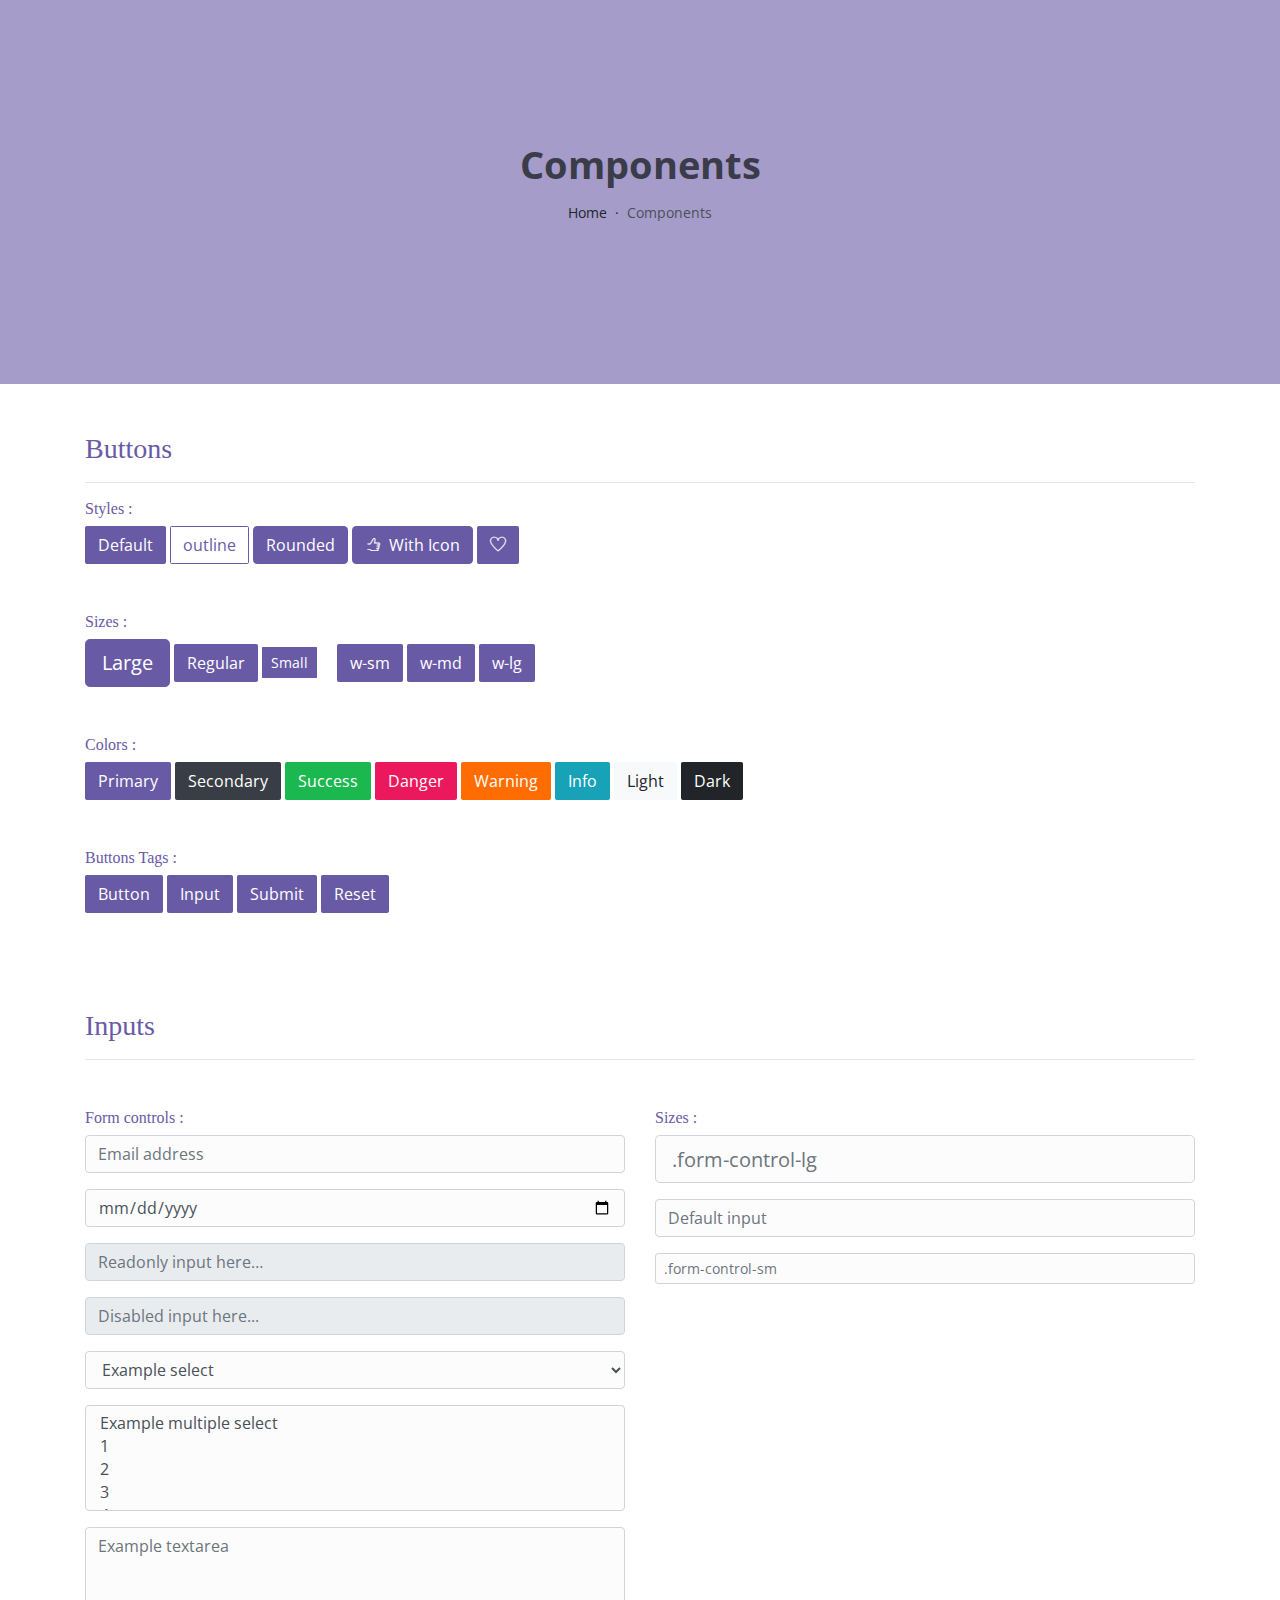
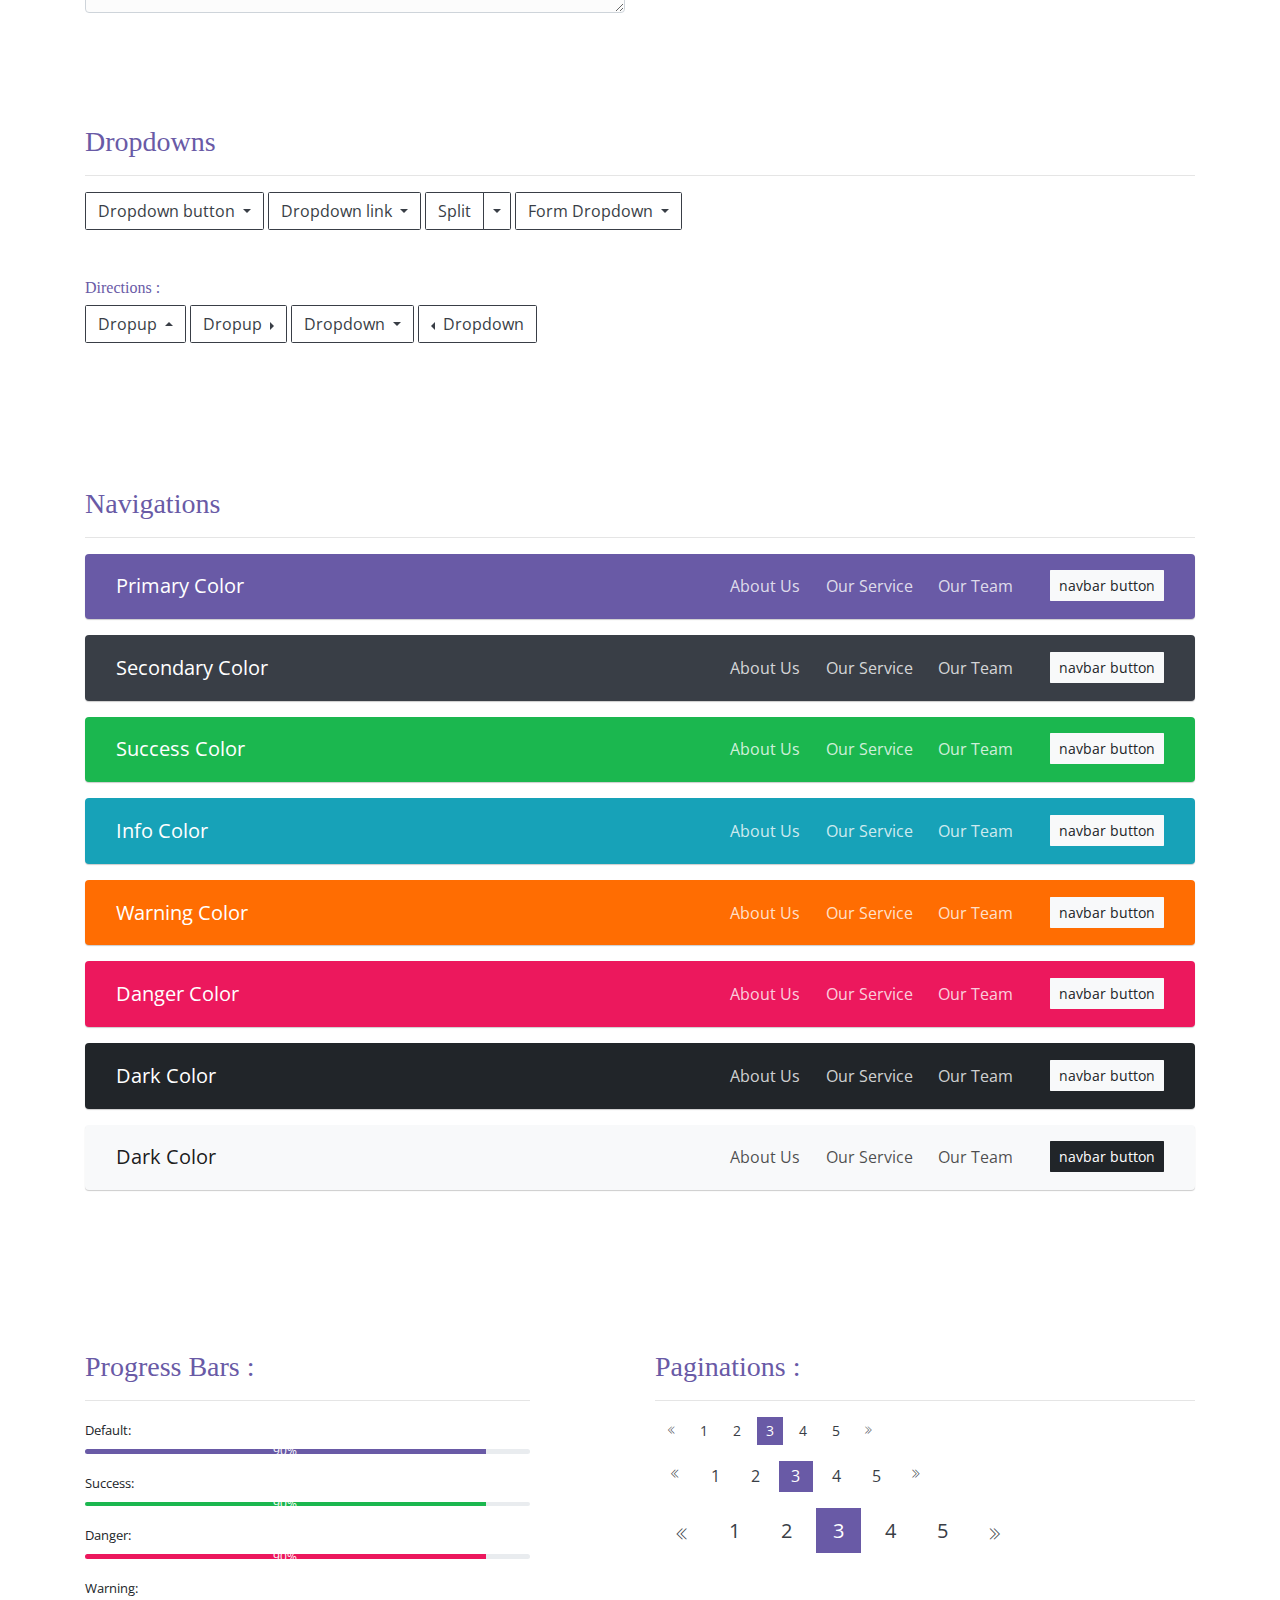
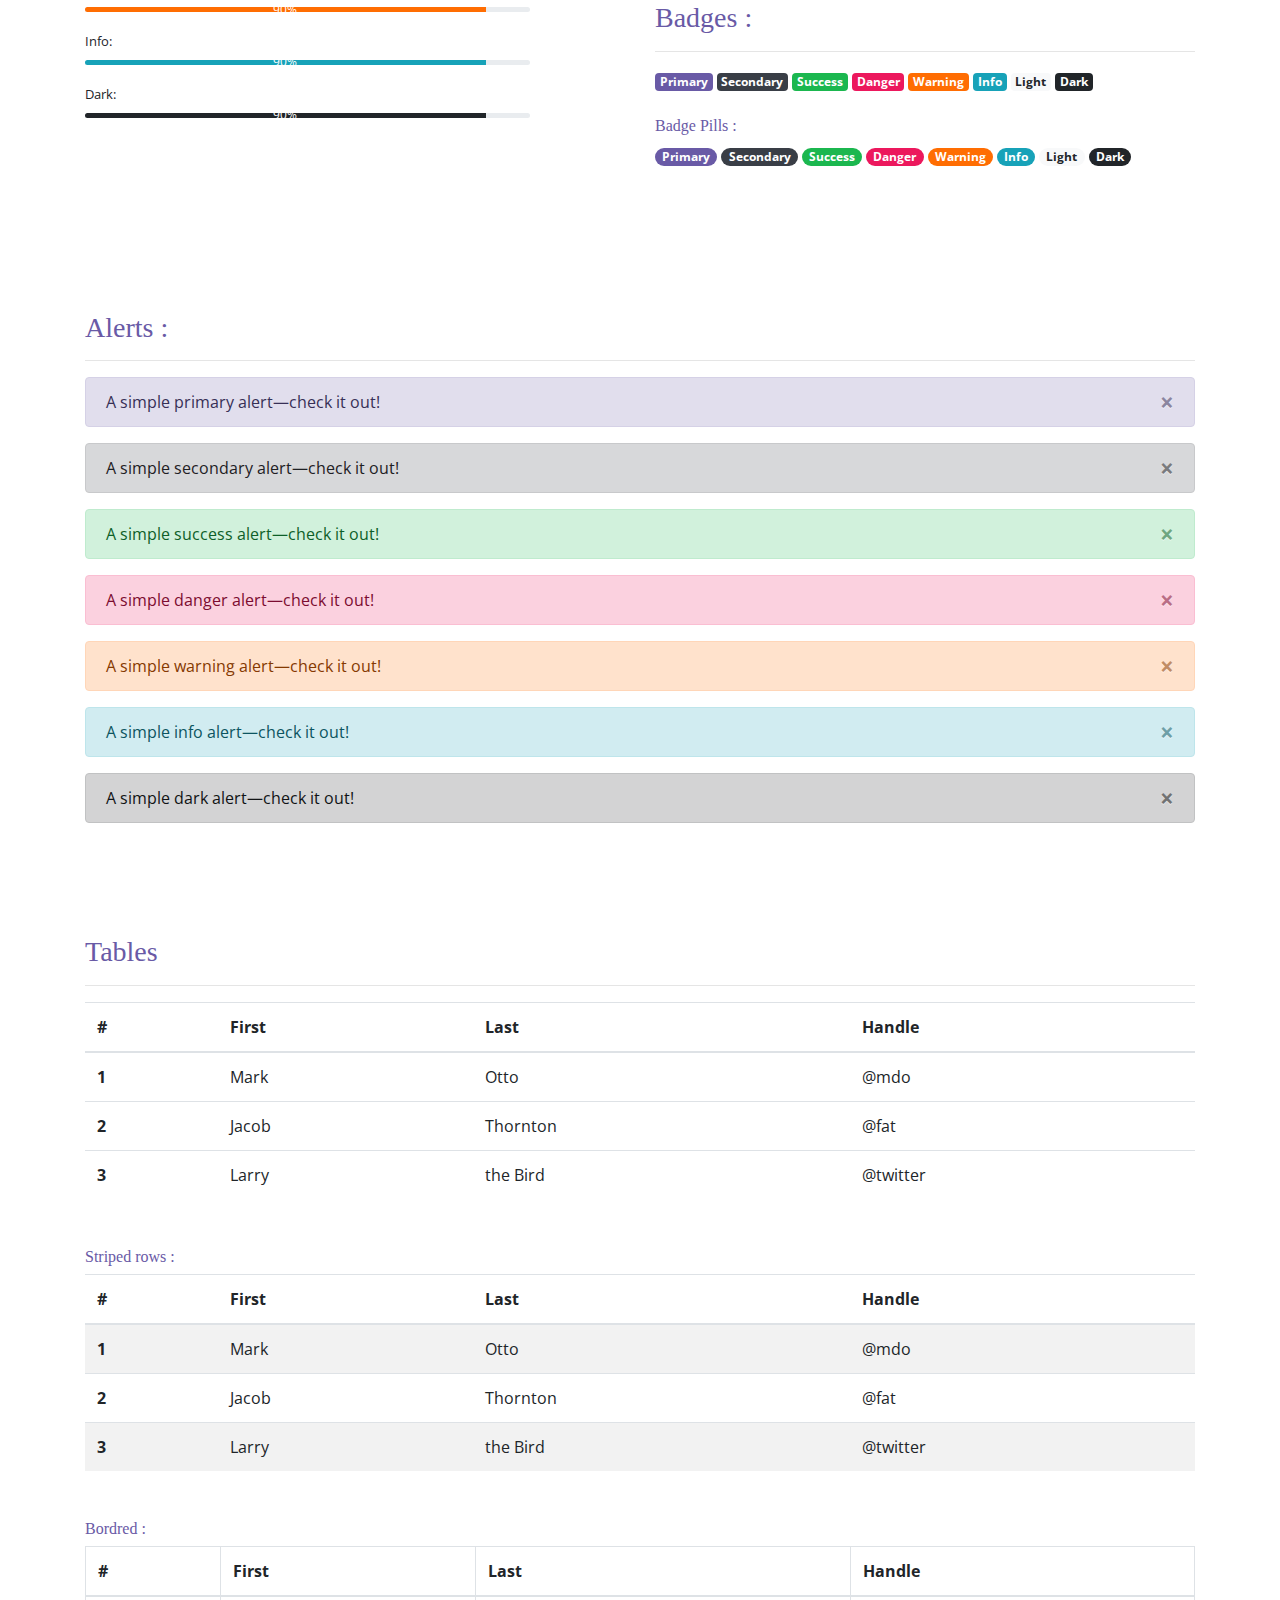
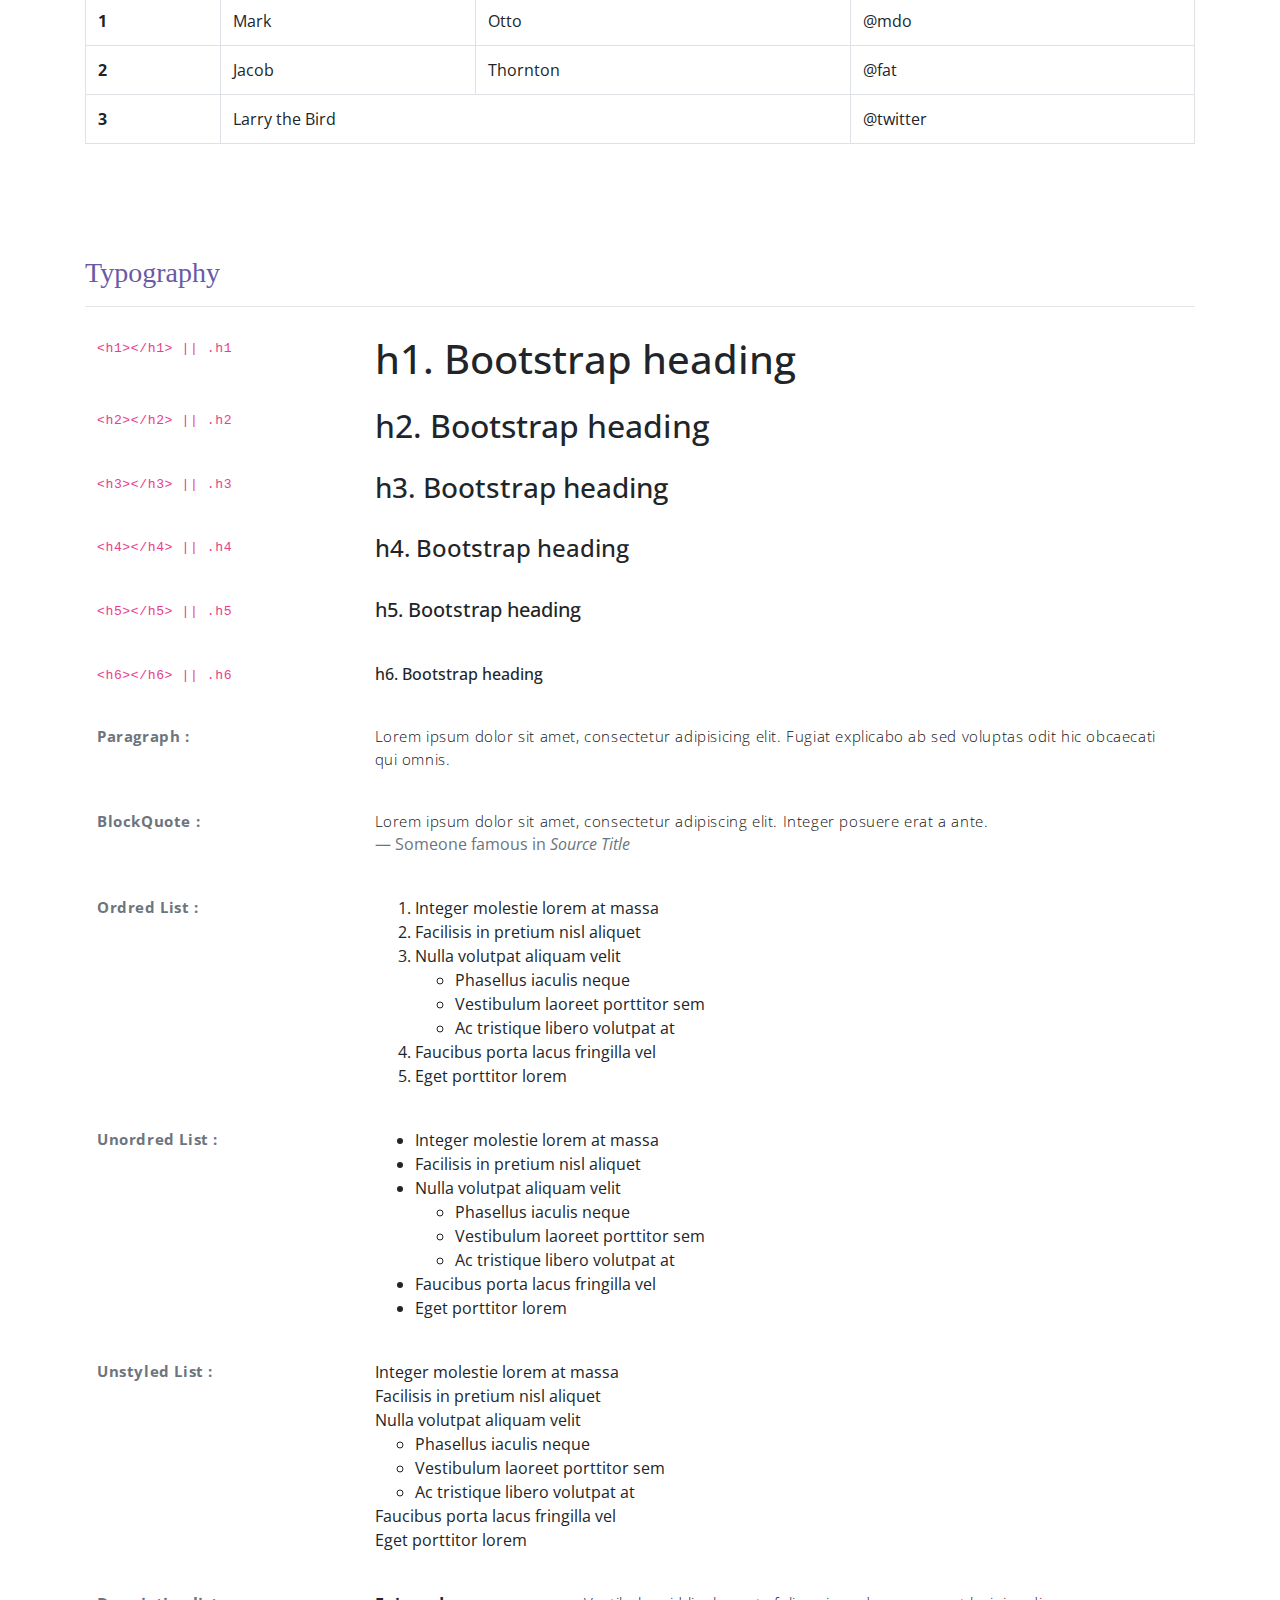
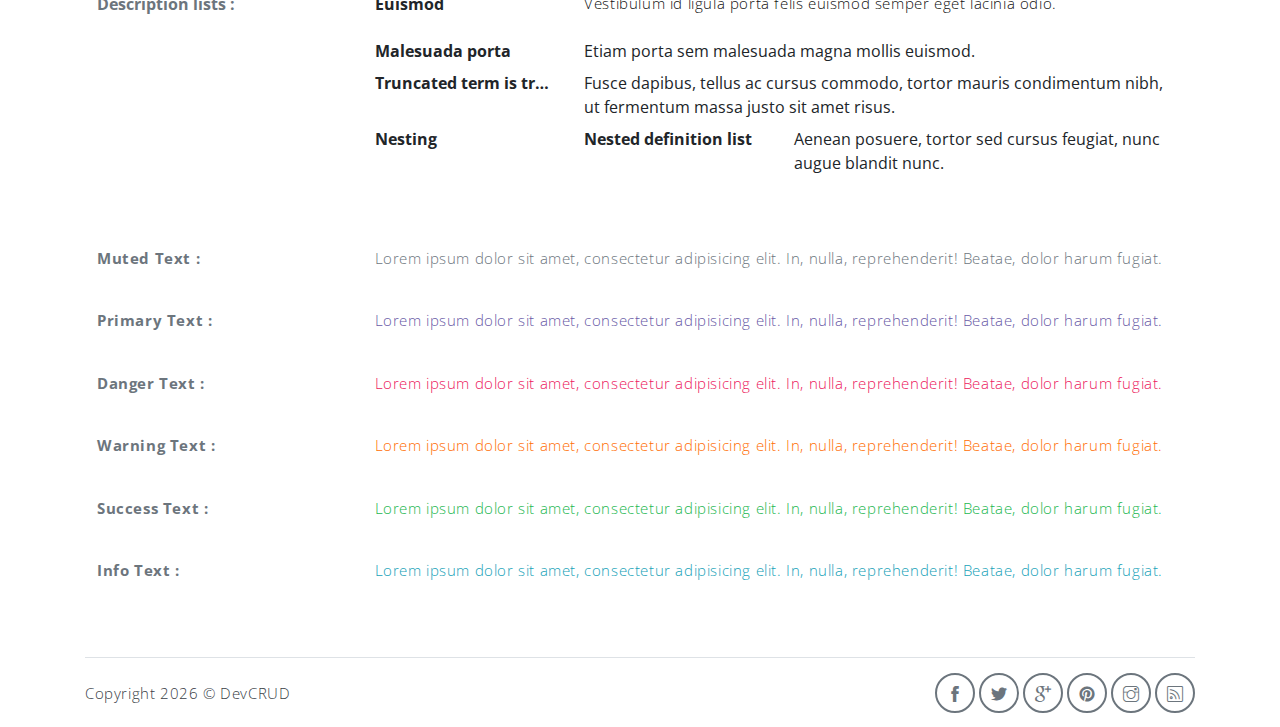
==== components.html @ e73be8e4 "Initial commit" ====
<!DOCTYPE html>
<html lang="en">
<head>
   <meta charset="utf-8">
   <meta name="viewport" content="width=device-width, initial-scale=1, shrink-to-fit=no">
   <meta name="description" content="Start your development with Meyawo landing page.">
   <meta name="author" content="Devcrud">
   <title>Meyawo Landing page | Components</title>
   <!-- font icons -->
   <link rel="stylesheet" href="assets/vendors/themify-icons/css/themify-icons.css">
   <!-- Bootstrap + Steller  -->
   <link rel="stylesheet" href="assets/css/meyawo.css">
</head>
<body>

   <!-- Page Header -->
   <header class="header header-mini"> 
      <div class="header-title">Components</div> 
      <nav aria-label="breadcrumb">
         <ol class="breadcrumb">
            <li class="breadcrumb-item"><a href="/">Home</a></li>
            <li class="breadcrumb-item active" aria-current="page">Components</li>
         </ol>
      </nav>
   </header> <!-- End Of Page Header -->

   <!-- main content -->
   <div class="container">

      <!-- Buttons -->
      <h3 class="mt-5">Buttons</h3>
      <hr>
      <h6 class="section-secondary-title">Styles :</h6>
      <button class="btn btn-primary">Default</button>
      <button class="btn btn-outline-primary">outline</button>
      <button class="btn btn-primary rounded">Rounded</button>
      <button class="btn btn-primary rounded"><i class="ti-thumb-up pr-1"></i> With Icon</button>
      <button class="btn btn-primary circle"><i class="ti-heart"></i></button>

      <h6 class="section-secondary-title mt-5">Sizes :</h6>
      <button class="btn btn-primary btn-lg">Large</button>
      <button class="btn btn-primary ">Regular</button>
      <button class="btn btn-primary btn-sm">Small</button>
      <button class="btn btn-primary w-sm ml-3">w-sm</button>
      <button class="btn btn-primary w-md">w-md</button>
      <button class="btn btn-primary w-lg">w-lg</button>

      <h6 class="section-secondary-title mt-5">Colors :</h6>          
      <button type="button" class="btn btn-primary">Primary</button>
      <button type="button" class="btn btn-secondary">Secondary</button>
      <button type="button" class="btn btn-success">Success</button>
      <button type="button" class="btn btn-danger">Danger</button>
      <button type="button" class="btn btn-warning">Warning</button>
      <button type="button" class="btn btn-info">Info</button>
      <button type="button" class="btn btn-light">Light</button>
      <button type="button" class="btn btn-dark">Dark</button>

      <h6 class="section-secondary-title mt-5">Buttons Tags :</h6>
      <button class="btn btn-primary" type="submit">Button</button>
      <input class="btn btn-primary" type="button" value="Input">
      <input class="btn btn-primary" type="submit" value="Submit">
      <input class="btn btn-primary" type="reset" value="Reset">
      
      <!-- devider -->
      <div class="py-5"></div>

      <!-- Inputs -->
      <h3>Inputs</h3>
      <hr>
      <div class="row mt-5">
         <div class="col-md-6">
            <h6 class="section-secondary-title">Form controls :</h6>        
            <div class="form-group">
               <input type="email" class="form-control" id="exampleFormControlInput1" placeholder="Email address">
            </div>
            <div class="form-group">
               <input type="date" class="form-control" id="exampleFormControlInput1" placeholder="Date">
            </div>
            <div class="form-group">
               <input class="form-control" type="text" placeholder="Readonly input here…" readonly>
            </div>
            <div class="form-group">
               <input class="form-control" id="disabledInput" type="text" placeholder="Disabled input here..." disabled>
            </div>
            <div class="form-group">
               <select class="form-control" id="exampleFormControlSelect1">
                  <option>Example select</option>
                  <option>1</option>
                  <option>2</option>
                  <option>3</option>
                  <option>4</option>
                  <option>5</option>
               </select>
            </div>
            <div class="form-group">
               <select multiple class="form-control" id="exampleFormControlSelect2">
                  <option>Example multiple select</option>
                  <option>1</option>
                  <option>2</option>
                  <option>3</option>
                  <option>4</option>
                  <option>5</option>
               </select>
            </div>
            <div class="form-group">
               <textarea class="form-control" id="exampleFormControlTextarea1" rows="3" placeholder="Example textarea"></textarea>
            </div>
         </div>
         <div class="col-md-6">
            <h6 class="section-secondary-title">Sizes :</h6>    
            <div class="form-group">
               <input class="form-control form-control-lg" type="text" placeholder=".form-control-lg">             
            </div>
            <div class="form-group">
               <input class="form-control" type="text" placeholder="Default input">
            </div>
            <div class="form-group">
               <input class="form-control form-control-sm" type="text" placeholder=".form-control-sm"> 
            </div>
         </div>
      </div> <!-- end of inputs -->   

      <!-- devider -->
      <div class="py-5"></div>             

      <!-- Dropdowns -->
      <h3 class="components-section-title font-weight-normal">Dropdowns</h3>
      <hr>
      <div class="dropdown d-inline-block">
         <button class="btn btn-outline-secondary dropdown-toggle" type="button" id="dropdownMenuButton" data-toggle="dropdown" aria-haspopup="true" aria-expanded="false">
         Dropdown button
         </button>
         <div class="dropdown-menu" aria-labelledby="dropdownMenuButton">
         <a class="dropdown-item" href="#">Action</a>
         <a class="dropdown-item" href="#">Another action</a>
         <a class="dropdown-item" href="#">Something else here</a>
         </div>
      </div>
      <div class="dropdown d-inline-block">
         <a class="btn btn-outline-secondary dropdown-toggle" href="#" role="button" id="dropdownMenuLink" data-toggle="dropdown" aria-haspopup="true" aria-expanded="false">
            Dropdown link
         </a>
         <div class="dropdown-menu" aria-labelledby="dropdownMenuLink">
            <a class="dropdown-item" href="#">Action</a>
            <a class="dropdown-item" href="#">Another action</a>
            <a class="dropdown-item" href="#">Something else here</a>
         </div>
      </div>
      <div class="btn-group">
         <button type="button" class="btn btn-outline-secondary">Split</button>
         <button type="button" class="btn btn-outline-secondary dropdown-toggle dropdown-toggle-split" data-toggle="dropdown" aria-haspopup="true" aria-expanded="false">
         <span class="sr-only">Toggle Dropdown</span>
         </button>
         <div class="dropdown-menu">
            <a class="dropdown-item" href="#">Action</a>
            <a class="dropdown-item" href="#">Another action</a>
            <a class="dropdown-item" href="#">Something else here</a>
            <div class="dropdown-divider"></div>
            <a class="dropdown-item" href="#">Separated link</a>
         </div>
      </div>
      <div class="btn-group">
         <button class="btn btn-outline-secondary dropdown-toggle" type="button" id="dropdownMenuButton" data-toggle="dropdown" aria-haspopup="true" aria-expanded="false">
            Form Dropdown
         </button>
         <div class="dropdown-menu form">
            <form class="px-4 py-3">
               <div class="form-group">
                  <input type="email" class="form-control" id="exampleDropdownFormEmail1" placeholder="email@example.com">
               </div>
               <div class="form-group">
                  <input type="password" class="form-control" id="exampleDropdownFormPassword1" placeholder="Password">
               </div>
               <div class="form-check mb-3">
                  <input type="checkbox" class="form-check-input" id="dropdownCheck">
                  <label class="form-check-label" for="dropdownCheck">
                     Remember me
                  </label>
               </div>
               <button type="submit" class="btn btn-primary btn-block">Sign in</button>
            </form>
            <div class="dropdown-divider"></div>
            <a class="dropdown-item" href="#"><small>New around here? Sign up</small></a>
            <a class="dropdown-item" href="#"><small>Forgot password?</small></a>
         </div>
      </div>       
      <h6 class="section-secondary-title mt-5">Directions :</h6>  
      <div class="btn-group dropup">
         <button type="button" class="btn btn-outline-secondary dropdown-toggle" data-toggle="dropdown" aria-haspopup="true" aria-expanded="false">
            Dropup
         </button>
         <div class="dropdown-menu">
            <a class="dropdown-item" href="#">Action</a>
            <a class="dropdown-item" href="#">Another action</a>
            <a class="dropdown-item" href="#">Something else here</a>
            <div class="dropdown-divider"></div>
            <a class="dropdown-item" href="#">Separated link</a>
         </div>
      </div>
      <div class="btn-group dropright">
         <button type="button" class="btn btn-outline-secondary dropdown-toggle" data-toggle="dropdown" aria-haspopup="true" aria-expanded="false">
            Dropup
         </button>
         <div class="dropdown-menu">
            <a class="dropdown-item" href="#">Action</a>
            <a class="dropdown-item" href="#">Another action</a>
            <a class="dropdown-item" href="#">Something else here</a>
            <div class="dropdown-divider"></div>
            <a class="dropdown-item" href="#">Separated link</a>
         </div>
      </div>
      <div class="btn-group">
         <button type="button" class="btn btn-outline-secondary dropdown-toggle" data-toggle="dropdown" aria-haspopup="true" aria-expanded="false">
            Dropdown
         </button>
         <div class="dropdown-menu">
            <a class="dropdown-item" href="#">Action</a>
            <a class="dropdown-item" href="#">Another action</a>
            <a class="dropdown-item" href="#">Something else here</a>
            <div class="dropdown-divider"></div>
            <a class="dropdown-item" href="#">Separated link</a>
         </div>
      </div>
      <div class="btn-group dropleft">
         <button type="button" class="btn btn-outline-secondary dropdown-toggle" data-toggle="dropdown" aria-haspopup="true" aria-expanded="false">
            Dropdown
         </button>
         <div class="dropdown-menu">
            <a class="dropdown-item" href="#">Action</a>
            <a class="dropdown-item" href="#">Another action</a>
            <a class="dropdown-item" href="#">Something else here</a>
            <div class="dropdown-divider"></div>
            <a class="dropdown-item" href="#">Separated link</a>
         </div>
      </div> <!-- end of Dropdowns -->  

      <!-- devider -->
      <div class="py-5"></div>   

      <!-- navbars -->
      <h3 class="components-section-title font-weight-normal mt-5">Navigations</h3>
      <hr>
      <nav class="navbar navbar-expand-sm navbar-dark bg-primary rounded shadow mb-3">
         <div class="container">
            <a class="navbar-brand" href="#">Primary Color</a>
            <button class="navbar-toggler ml-auto" type="button" data-toggle="collapse" data-target="#navbarSupportedContent" aria-controls="navbarSupportedContent" aria-expanded="false" aria-label="Toggle navigation">
            <span class="navbar-toggler-icon"></span>
            </button>
            <div class="collapse navbar-collapse" id="navbarSupportedContent">
               <ul class="navbar-nav ml-auto"> 
                  <li class="nav-item">
                     <a class="nav-link" href="#about">About Us</a>
                  </li>
                  <li class="nav-item">
                     <a class="nav-link" href="#service">Our Service</a>
                  </li>
                  <li class="nav-item">
                     <a class="nav-link" href="#team">Our Team</a>
                  </li>
                  <li class="nav-item">
                     <a href="#book-table" class="ml-4 mt-1 btn btn-light btn-sm">navbar button</a>
                  </li>
               </ul>                       
            </div>
         </div>
      </nav>
      <nav class="navbar navbar-expand-sm navbar-dark bg-secondary rounded shadow mb-3">
         <div class="container">
            <a class="navbar-brand" href="#">Secondary Color</a>
            <button class="navbar-toggler ml-auto" type="button" data-toggle="collapse" data-target="#navbarSupportedContent" aria-controls="navbarSupportedContent" aria-expanded="false" aria-label="Toggle navigation">
            <span class="navbar-toggler-icon"></span>
            </button>
            <div class="collapse navbar-collapse" id="navbarSupportedContent">
               <ul class="navbar-nav ml-auto"> 
                  <li class="nav-item">
                     <a class="nav-link" href="#about">About Us</a>
                  </li>
                  <li class="nav-item">
                     <a class="nav-link" href="#service">Our Service</a>
                  </li>
                  <li class="nav-item">
                     <a class="nav-link" href="#team">Our Team</a>
                  </li>
                  <li class="nav-item">
                     <a href="#book-table" class="ml-4 mt-1 btn btn-light btn-sm">navbar button</a>
                  </li>
               </ul>                       
            </div>
         </div>
      </nav>
      <nav class="navbar navbar-expand-sm navbar-dark bg-success rounded shadow mb-3">
         <div class="container">
            <a class="navbar-brand" href="#">Success Color</a>
            <button class="navbar-toggler ml-auto" type="button" data-toggle="collapse" data-target="#navbarSupportedContent" aria-controls="navbarSupportedContent" aria-expanded="false" aria-label="Toggle navigation">
            <span class="navbar-toggler-icon"></span>
            </button>
            <div class="collapse navbar-collapse" id="navbarSupportedContent">
               <ul class="navbar-nav ml-auto"> 
                  <li class="nav-item">
                     <a class="nav-link" href="#about">About Us</a>
                  </li>
                  <li class="nav-item">
                     <a class="nav-link" href="#service">Our Service</a>
                  </li>
                  <li class="nav-item">
                     <a class="nav-link" href="#team">Our Team</a>
                  </li>
                  <li class="nav-item">
                     <a href="#book-table" class="ml-4 mt-1 btn btn-light btn-sm">navbar button</a>
                  </li>
               </ul>                       
            </div>
         </div>
      </nav>
      <nav class="navbar navbar-expand-sm navbar-dark bg-info rounded shadow mb-3">
         <div class="container">
            <a class="navbar-brand" href="#">Info Color</a>
            <button class="navbar-toggler ml-auto" type="button" data-toggle="collapse" data-target="#navbarSupportedContent" aria-controls="navbarSupportedContent" aria-expanded="false" aria-label="Toggle navigation">
            <span class="navbar-toggler-icon"></span>
            </button>
            <div class="collapse navbar-collapse" id="navbarSupportedContent">
               <ul class="navbar-nav ml-auto"> 
                  <li class="nav-item">
                     <a class="nav-link" href="#about">About Us</a>
                  </li>
                  <li class="nav-item">
                     <a class="nav-link" href="#service">Our Service</a>
                  </li>
                  <li class="nav-item">
                     <a class="nav-link" href="#team">Our Team</a>
                  </li>
                  <li class="nav-item">
                     <a href="#book-table" class="ml-4 mt-1 btn btn-light btn-sm">navbar button</a>
                  </li>
               </ul>                       
            </div>
         </div>
      </nav>
      <nav class="navbar navbar-expand-sm navbar-dark bg-warning rounded shadow mb-3">
         <div class="container">
            <a class="navbar-brand" href="#">Warning Color</a>
            <button class="navbar-toggler ml-auto" type="button" data-toggle="collapse" data-target="#navbarSupportedContent" aria-controls="navbarSupportedContent" aria-expanded="false" aria-label="Toggle navigation">
            <span class="navbar-toggler-icon"></span>
            </button>
            <div class="collapse navbar-collapse" id="navbarSupportedContent">
               <ul class="navbar-nav ml-auto"> 
                  <li class="nav-item">
                     <a class="nav-link" href="#about">About Us</a>
                  </li>
                  <li class="nav-item">
                     <a class="nav-link" href="#service">Our Service</a>
                  </li>
                  <li class="nav-item">
                     <a class="nav-link" href="#team">Our Team</a>
                  </li>
                  <li class="nav-item">
                     <a href="#book-table" class="ml-4 mt-1 btn btn-light btn-sm">navbar button</a>
                  </li>
               </ul>                       
            </div>
         </div>
      </nav>
      <nav class="navbar navbar-expand-sm navbar-dark bg-danger rounded shadow mb-3">
         <div class="container">
            <a class="navbar-brand" href="#">Danger Color</a>
            <button class="navbar-toggler ml-auto" type="button" data-toggle="collapse" data-target="#navbarSupportedContent" aria-controls="navbarSupportedContent" aria-expanded="false" aria-label="Toggle navigation">
            <span class="navbar-toggler-icon"></span>
            </button>
            <div class="collapse navbar-collapse" id="navbarSupportedContent">
               <ul class="navbar-nav ml-auto"> 
                  <li class="nav-item">
                     <a class="nav-link" href="#about">About Us</a>
                  </li>
                  <li class="nav-item">
                     <a class="nav-link" href="#service">Our Service</a>
                  </li>
                  <li class="nav-item">
                     <a class="nav-link" href="#team">Our Team</a>
                  </li>
                  <li class="nav-item">
                     <a href="#book-table" class="ml-4 mt-1 btn btn-light btn-sm">navbar button</a>
                  </li>
               </ul>                       
            </div>
         </div>
      </nav>
      <nav class="navbar navbar-expand-sm navbar-dark bg-dark rounded shadow mb-3">
         <div class="container">
            <a class="navbar-brand" href="#">Dark Color</a>
            <button class="navbar-toggler ml-auto" type="button" data-toggle="collapse" data-target="#navbarSupportedContent" aria-controls="navbarSupportedContent" aria-expanded="false" aria-label="Toggle navigation">
            <span class="navbar-toggler-icon"></span>
            </button>
            <div class="collapse navbar-collapse" id="navbarSupportedContent">
               <ul class="navbar-nav ml-auto"> 
                  <li class="nav-item">
                     <a class="nav-link" href="#about">About Us</a>
                  </li>
                  <li class="nav-item">
                     <a class="nav-link" href="#service">Our Service</a>
                  </li>
                  <li class="nav-item">
                     <a class="nav-link" href="#team">Our Team</a>
                  </li>
                  <li class="nav-item">
                     <a href="#book-table" class="ml-4 mt-1 btn btn-light btn-sm">navbar button</a>
                  </li>
               </ul>                       
            </div>
         </div>
      </nav>
      <nav class="navbar navbar-expand-sm navbar-light bg-light rounded shadow mb-3">
         <div class="container">
            <a class="navbar-brand" href="#">Dark Color</a>
            <button class="navbar-toggler ml-auto" type="button" data-toggle="collapse" data-target="#navbarSupportedContent" aria-controls="navbarSupportedContent" aria-expanded="false" aria-label="Toggle navigation">
            <span class="navbar-toggler-icon"></span>
            </button>
            <div class="collapse navbar-collapse" id="navbarSupportedContent">
               <ul class="navbar-nav ml-auto"> 
                  <li class="nav-item">
                     <a class="nav-link" href="#about">About Us</a>
                  </li>
                  <li class="nav-item">
                     <a class="nav-link" href="#service">Our Service</a>
                  </li>
                  <li class="nav-item">
                     <a class="nav-link" href="#team">Our Team</a>
                  </li>
                  <li class="nav-item">
                     <a href="#book-table" class="ml-4 mt-1 btn btn-dark btn-sm">navbar button</a>
                  </li>
               </ul>                       
            </div>
         </div>
      </nav>
      <!-- End of navbars -->

      <!-- devider -->
      <div class="py-5"></div>   
      
      <!-- progress bars -->
      <div class="row justify-content-between">
         <div class="col-md-5">
            <h3 class="components-section-title font-weight-normal mt-5">Progress Bars :</h3>
            <hr>
            <small>Default: </small>
            <div class="progress mt-2 mb-3">
               <div class="progress-bar" role="progressbar" style="width: 90%" aria-valuenow="25" aria-valuemin="0" aria-valuemax="100"><span>90%</span></div>
            </div>
            <small>Success:</small>
            <div class="progress mt-2 mb-3">
               <div class="progress-bar bg-success" role="progressbar" style="width: 90%" aria-valuenow="25" aria-valuemin="0" aria-valuemax="100"><span>90%</span></div>
            </div>
            <small>Danger:</small>
            <div class="progress mt-2 mb-3">
               <div class="progress-bar bg-danger" role="progressbar" style="width: 90%" aria-valuenow="25" aria-valuemin="0" aria-valuemax="100"><span>90%</span></div>
            </div>
            <small>Warning:</small>
            <div class="progress mt-2 mb-3">
               <div class="progress-bar bg-warning" role="progressbar" style="width: 90%" aria-valuenow="25" aria-valuemin="0" aria-valuemax="100"><span>90%</span></div>
            </div>
            <small>Info:</small>
            <div class="progress mt-2 mb-3">
               <div class="progress-bar bg-info" role="progressbar" style="width: 90%" aria-valuenow="25" aria-valuemin="0" aria-valuemax="100"><span>90%</span></div>
            </div>
            <small>Dark:</small>
            <div class="progress mt-2 mb-3">
               <div class="progress-bar bg-dark" role="progressbar" style="width: 90%" aria-valuenow="25" aria-valuemin="0" aria-valuemax="100"><span>90%</span></div>
            </div>
         </div>
         <div class="col-md-6">
            <h3 class="components-section-title font-weight-normal mt-5">Paginations :</h3>
            <hr>
            <nav aria-label="Page navigation example">
               <ul class="pagination pagination-sm">
                  <li class="page-item"><a class="page-link" href="#"><i class="ti-angle-double-left"></i></a></li>
                  <li class="page-item"><a class="page-link" href="#">1</a></li>
                  <li class="page-item"><a class="page-link" href="#">2</a></li>
                  <li class="page-item active"><a class="page-link" href="#">3</a></li>
                  <li class="page-item"><a class="page-link" href="#">4</a></li>
                  <li class="page-item"><a class="page-link" href="#">5</a></li>
                  <li class="page-item"><a class="page-link" href="#"><i class="ti-angle-double-right"></i></a></li>
               </ul>
            </nav>
            <nav aria-label="Page navigation example">
               <ul class="pagination">
               <li class="page-item"><a class="page-link" href="#"><i class="ti-angle-double-left"></i></a></li>
                  <li class="page-item"><a class="page-link" href="#">1</a></li>
                  <li class="page-item"><a class="page-link" href="#">2</a></li>
                  <li class="page-item active"><a class="page-link" href="#">3</a></li>
                  <li class="page-item"><a class="page-link" href="#">4</a></li>
                  <li class="page-item"><a class="page-link" href="#">5</a></li>
                  <li class="page-item"><a class="page-link" href="#"><i class="ti-angle-double-right"></i></a></li>
               </ul>
            </nav>
            <nav aria-label="Page navigation example">
               <ul class="pagination pagination-lg">
                  <li class="page-item"><a class="page-link" href="#"><i class="ti-angle-double-left"></i></a></li>
                  <li class="page-item"><a class="page-link" href="#">1</a></li>
                  <li class="page-item"><a class="page-link" href="#">2</a></li>
                  <li class="page-item active"><a class="page-link" href="#">3</a></li>
                  <li class="page-item"><a class="page-link" href="#">4</a></li>
                  <li class="page-item"><a class="page-link" href="#">5</a></li>
                  <li class="page-item"><a class="page-link" href="#"><i class="ti-angle-double-right"></i></a></li>
               </ul>
            </nav>

            <!-- Badges -->
            <h3 class="components-section-title font-weight-normal mt-5">Badges :</h3>
            <hr>
            <span class="badge badge-primary">Primary</span>
            <span class="badge badge-secondary">Secondary</span>
            <span class="badge badge-success">Success</span>
            <span class="badge badge-danger">Danger</span>
            <span class="badge badge-warning">Warning</span>
            <span class="badge badge-info">Info</span>
            <span class="badge badge-light">Light</span>
            <span class="badge badge-dark">Dark</span>
            <h6 class="section-secondary-title mt-4 mb-2">Badge Pills :</h6>
            <span class="badge badge-pill badge-primary">Primary</span>
            <span class="badge badge-pill badge-secondary">Secondary</span>
            <span class="badge badge-pill badge-success">Success</span>
            <span class="badge badge-pill badge-danger">Danger</span>
            <span class="badge badge-pill badge-warning">Warning</span>
            <span class="badge badge-pill badge-info">Info</span>
            <span class="badge badge-pill badge-light">Light</span>
            <span class="badge badge-pill badge-dark">Dark</span>
         </div>
      </div> <!-- End of Progress bars -->

      <!-- devider -->
      <div class="py-5"></div>  

      <!-- Alerts -->
      <h3 class="components-section-title font-weight-normal mt-5">Alerts :</h3>
      <hr>
      <div class="alert alert-primary alert-dismissible fade show" role="alert">
         A simple primary alert—check it out!
         <button type="button" class="close" data-dismiss="alert" aria-label="Close">
            <span aria-hidden="true">&times;</span>
         </button>
      </div>
      <div class="alert alert-secondary alert-dismissible fade show" role="alert">
         A simple secondary alert—check it out!
         <button type="button" class="close" data-dismiss="alert" aria-label="Close">
            <span aria-hidden="true">&times;</span>
         </button>
      </div>
      <div class="alert alert-success alert-dismissible fade show" role="alert">
         A simple success alert—check it out!
         <button type="button" class="close" data-dismiss="alert" aria-label="Close">
            <span aria-hidden="true">&times;</span>
         </button>
      </div>
      <div class="alert alert-danger alert-dismissible fade show" role="alert">
         A simple danger alert—check it out!
         <button type="button" class="close" data-dismiss="alert" aria-label="Close">
            <span aria-hidden="true">&times;</span>
         </button>
      </div>
      <div class="alert alert-warning alert-dismissible fade show" role="alert">
         A simple warning alert—check it out!
         <button type="button" class="close" data-dismiss="alert" aria-label="Close">
            <span aria-hidden="true">&times;</span>
         </button>
      </div>
      <div class="alert alert-info alert-dismissible fade show" role="alert">
         A simple info alert—check it out!
         <button type="button" class="close" data-dismiss="alert" aria-label="Close">
            <span aria-hidden="true">&times;</span>
         </button>
      </div>
      <div class="alert alert-dark alert-dismissible fade show" role="alert">
         A simple dark alert—check it out!
         <button type="button" class="close" data-dismiss="alert" aria-label="Close">
            <span aria-hidden="true">&times;</span>
         </button>
      </div>
      <!-- end of alerts -->

      <!-- devider -->
      <div class="py-5"></div> 
   
      <!-- tables -->
      <h3 class="components-section-title">Tables</h3>
      <hr>
      <table class="table">
         <thead>
            <tr>
               <th scope="col">#</th>
               <th scope="col">First</th>
               <th scope="col">Last</th>
               <th scope="col">Handle</th>
            </tr>
         </thead>
         <tbody>
            <tr>
               <th scope="row">1</th>
               <td>Mark</td>
               <td>Otto</td>
               <td>@mdo</td>
            </tr>
            <tr>
               <th scope="row">2</th>
               <td>Jacob</td>
               <td>Thornton</td>
               <td>@fat</td>
            </tr>
            <tr>
               <th scope="row">3</th>
               <td>Larry</td>
               <td>the Bird</td>
               <td>@twitter</td>
            </tr>
         </tbody>
      </table>

      <h6 class="section-secondary-title mt-5">Striped rows :</h6>
      <table class="table table-striped">
         <thead>
            <tr>
               <th scope="col">#</th>
               <th scope="col">First</th>
               <th scope="col">Last</th>
               <th scope="col">Handle</th>
            </tr>
         </thead>
         <tbody>
            <tr>
               <th scope="row">1</th>
               <td>Mark</td>
               <td>Otto</td>
               <td>@mdo</td>
            </tr>
            <tr>
               <th scope="row">2</th>
               <td>Jacob</td>
               <td>Thornton</td>
               <td>@fat</td>
            </tr>
            <tr>
               <th scope="row">3</th>
               <td>Larry</td>
               <td>the Bird</td>
               <td>@twitter</td>
            </tr>
         </tbody>
      </table>

      <h6 class="section-secondary-title mt-5">Bordred :</h6>
      <table class="table table-bordered">
         <thead>
            <tr>
               <th scope="col">#</th>
               <th scope="col">First</th>
               <th scope="col">Last</th>
               <th scope="col">Handle</th>
            </tr>
         </thead>
         <tbody>
            <tr>
               <th scope="row">1</th>
               <td>Mark</td>
               <td>Otto</td>
               <td>@mdo</td>
            </tr>
            <tr>
               <th scope="row">2</th>
               <td>Jacob</td>
               <td>Thornton</td>
               <td>@fat</td>
            </tr>
            <tr>
               <th scope="row">3</th>
               <td colspan="2">Larry the Bird</td>
               <td>@twitter</td>
            </tr>
         </tbody>
      </table>
      <!-- end of tables -->

      <!-- devider -->
      <div class="py-5"></div> 

      <!-- typography -->
      <h3 class="components-section-title">Typography</h3>
      <hr>
      <table class="table table-borderless v-align-center">
         <tbody>
            <tr>
               <td>
                  <p><code class="highlighter-rouge">&lt;h1&gt;&lt;/h1&gt; || .h1</code></p>
               </td>
               <td class="w-75"><span class="h1">h1. Bootstrap heading</span></td>
            </tr>
            <tr>
               <td>
                  <p><code class="highlighter-rouge">&lt;h2&gt;&lt;/h2&gt; || .h2</code></p>
               </td>
               <td><span class="h2">h2. Bootstrap heading</span></td>
            </tr>
            <tr>
               <td>
                  <p><code class="highlighter-rouge">&lt;h3&gt;&lt;/h3&gt; || .h3</code></p>
               </td>
               <td><span class="h3">h3. Bootstrap heading</span></td>
            </tr>
            <tr>
               <td>
                  <p><code class="highlighter-rouge">&lt;h4&gt;&lt;/h4&gt; || .h4</code></p>
               </td>
               <td><span class="h4">h4. Bootstrap heading</span></td>
            </tr>
            <tr>
               <td>
                  <p><code class="highlighter-rouge">&lt;h5&gt;&lt;/h5&gt; || .h5</code></p>
               </td>
               <td><span class="h5">h5. Bootstrap heading</span></td>
            </tr>
            <tr>
               <td>
                  <p><code class="highlighter-rouge">&lt;h6&gt;&lt;/h6&gt; || .h6</code></p>
               </td>
               <td><span class="h6">h6. Bootstrap heading</span></td>
            </tr>
            <tr>
               <td>
                  <p class="font-weight-bold text-muted">Paragraph :</p>
               </td>
               <td><p>Lorem ipsum dolor sit amet, consectetur adipisicing elit. Fugiat explicabo ab sed voluptas odit hic obcaecati qui omnis.</p></td>
            </tr>
            <tr>
               <td>
                  <p class="font-weight-bold text-muted">BlockQuote :</p>
               </td>
               <td>
                  <blockquote class="blockquote">
                     <p class="mb-0">Lorem ipsum dolor sit amet, consectetur adipiscing elit. Integer posuere erat a ante.</p>
                     <footer class="blockquote-footer">Someone famous in <cite title="Source Title">Source Title</cite></footer>
                  </blockquote>
               </td>
            </tr>

            <tr>
               <td><p class="font-weight-bold text-muted">Ordred List :</p></td>
               <td>
                  <ol>
                     <li>Integer molestie lorem at massa</li>
                     <li>Facilisis in pretium nisl aliquet</li>
                     <li>Nulla volutpat aliquam velit
                        <ul>
                           <li>Phasellus iaculis neque</li>
                           <li>Vestibulum laoreet porttitor sem</li>
                           <li>Ac tristique libero volutpat at</li>
                        </ul>
                     </li>
                     <li>Faucibus porta lacus fringilla vel</li>
                     <li>Eget porttitor lorem</li>
                  </ol>
               </td>
            </tr>
            <tr>
               <td><p class="font-weight-bold text-muted">Unordred List :</p></td>
               <td>
                  <ul >
                     <li>Integer molestie lorem at massa</li>
                     <li>Facilisis in pretium nisl aliquet</li>
                     <li>Nulla volutpat aliquam velit
                        <ul>
                           <li>Phasellus iaculis neque</li>
                           <li>Vestibulum laoreet porttitor sem</li>
                           <li>Ac tristique libero volutpat at</li>
                        </ul>
                     </li>
                     <li>Faucibus porta lacus fringilla vel</li>
                     <li>Eget porttitor lorem</li>
                  </ul>
               </td>
            </tr>
            <tr>
               <td><p class="font-weight-bold text-muted">Unstyled List :</p></td>
               <td>
                  <ul class="list-unstyled">
                     <li>Integer molestie lorem at massa</li>
                     <li>Facilisis in pretium nisl aliquet</li>
                     <li>Nulla volutpat aliquam velit
                        <ul>
                           <li>Phasellus iaculis neque</li>
                           <li>Vestibulum laoreet porttitor sem</li>
                           <li>Ac tristique libero volutpat at</li>
                        </ul>
                     </li>
                     <li>Faucibus porta lacus fringilla vel</li>
                     <li>Eget porttitor lorem</li>
                  </ul>
               </td>
            </tr>
            <tr>
               <td class="font-weight-bold text-muted">Description lists : </td>
               <td>
                  <dl class="row">
                     <dt class="col-sm-3">Euismod</dt>
                     <dd class="col-sm-9">
                        <p>Vestibulum id ligula porta felis euismod semper eget lacinia odio.</p>
                     </dd>

                     <dt class="col-sm-3">Malesuada porta</dt>
                     <dd class="col-sm-9">Etiam porta sem malesuada magna mollis euismod.</dd>

                     <dt class="col-sm-3 text-truncate">Truncated term is truncated</dt>
                     <dd class="col-sm-9">Fusce dapibus, tellus ac cursus commodo, tortor mauris condimentum nibh, ut fermentum massa justo sit amet risus.</dd>

                     <dt class="col-sm-3">Nesting</dt>
                     <dd class="col-sm-9">
                        <dl class="row">
                           <dt class="col-sm-4">Nested definition list</dt>
                           <dd class="col-sm-8">Aenean posuere, tortor sed cursus feugiat, nunc augue blandit nunc.</dd>
                        </dl>
                     </dd>
                  </dl>
               </td>
            </tr>
            <tr>
               <td>
                  <p class="font-weight-bold text-muted">Muted Text :</p>
               </td>
               <td>
                  <p class="text-muted">Lorem ipsum dolor sit amet, consectetur adipisicing elit. In, nulla, reprehenderit! Beatae, dolor harum fugiat.</p>
               </td>
            </tr>
            <tr>
               <td>
                  <p class="font-weight-bold text-muted">Primary Text :</p>
               </td>
               <td>
                  <p class="text-primary">Lorem ipsum dolor sit amet, consectetur adipisicing elit. In, nulla, reprehenderit! Beatae, dolor harum fugiat.</p>
               </td>
            </tr>
            <tr>
               <td>
                  <p class="font-weight-bold text-muted">Danger Text :</p>
               </td>
               <td>
                  <p class="text-danger">Lorem ipsum dolor sit amet, consectetur adipisicing elit. In, nulla, reprehenderit! Beatae, dolor harum fugiat.</p>
               </td>
            </tr>
            <tr>
               <td>
                  <p class="font-weight-bold text-muted">Warning Text :</p>
               </td>
               <td>
                  <p class="text-warning">Lorem ipsum dolor sit amet, consectetur adipisicing elit. In, nulla, reprehenderit! Beatae, dolor harum fugiat.</p>
               </td>
            </tr>
            <tr>
               <td>
                  <p class="font-weight-bold text-muted">Success Text :</p>
               </td>
               <td>
                  <p class="text-success">Lorem ipsum dolor sit amet, consectetur adipisicing elit. In, nulla, reprehenderit! Beatae, dolor harum fugiat.</p>
               </td>
            </tr>
            <tr>
               <td>
                  <p class="font-weight-bold text-muted">Info Text :</p>
               </td>
               <td>
                  <p class="text-info">Lorem ipsum dolor sit amet, consectetur adipisicing elit. In, nulla, reprehenderit! Beatae, dolor harum fugiat.</p>
               </td>
            </tr>
         </tbody>
      </table>
   </div>
   <!-- end of typography -->

   <!-- footer -->
    <div class="container mt-5">
        <footer class="footer">       
            <p class="mb-0">Copyright <script>document.write(new Date().getFullYear())</script> &copy; <a href="http://www.devcrud.com">DevCRUD</a></p>
            <div class="social-links text-right m-auto ml-sm-auto">
                <a href="javascript:void(0)" class="link"><i class="ti-facebook"></i></a>
                <a href="javascript:void(0)" class="link"><i class="ti-twitter-alt"></i></a>
                <a href="javascript:void(0)" class="link"><i class="ti-google"></i></a>
                <a href="javascript:void(0)" class="link"><i class="ti-pinterest-alt"></i></a>
                <a href="javascript:void(0)" class="link"><i class="ti-instagram"></i></a>
                <a href="javascript:void(0)" class="link"><i class="ti-rss"></i></a>
            </div>
        </footer>
    </div> <!-- end of page footer -->
   
   <!-- core  -->
   <script src="assets/vendors/jquery/jquery-3.4.1.js"></script>
   <script src="assets/vendors/bootstrap/bootstrap.bundle.js"></script>

</body>
</html>
---- assets/vendors/themify-icons/css/themify-icons.css ----
@font-face {
	font-family: 'themify';
	src:url("../fonts/themify.eot?-fvbane");
	src:url("../fonts/themify.eot?#iefix-fvbane") format("embedded-opentype"),
		url("../fonts/themify.woff?-fvbane") format("woff"),
		url("../fonts/themify.ttf?-fvbane") format("truetype"),
		url("../fonts/themify.svg?-fvbane#themify") format("svg");
	font-weight: normal;
	font-style: normal;
}

[class^="ti-"], [class*=" ti-"] {
	font-family: 'themify';
	speak: none;
	font-style: normal;
	font-weight: normal;
	font-variant: normal;
	text-transform: none;
	line-height: 1;

	/* Better Font Rendering =========== */
	-webkit-font-smoothing: antialiased;
	-moz-osx-font-smoothing: grayscale;
}

.ti-wand:before {
	content: "\e600";
}
.ti-volume:before {
	content: "\e601";
}
.ti-user:before {
	content: "\e602";
}
.ti-unlock:before {
	content: "\e603";
}
.ti-unlink:before {
	content: "\e604";
}
.ti-trash:before {
	content: "\e605";
}
.ti-thought:before {
	content: "\e606";
}
.ti-target:before {
	content: "\e607";
}
.ti-tag:before {
	content: "\e608";
}
.ti-tablet:before {
	content: "\e609";
}
.ti-star:before {
	content: "\e60a";
}
.ti-spray:before {
	content: "\e60b";
}
.ti-signal:before {
	content: "\e60c";
}
.ti-shopping-cart:before {
	content: "\e60d";
}
.ti-shopping-cart-full:before {
	content: "\e60e";
}
.ti-settings:before {
	content: "\e60f";
}
.ti-search:before {
	content: "\e610";
}
.ti-zoom-in:before {
	content: "\e611";
}
.ti-zoom-out:before {
	content: "\e612";
}
.ti-cut:before {
	content: "\e613";
}
.ti-ruler:before {
	content: "\e614";
}
.ti-ruler-pencil:before {
	content: "\e615";
}
.ti-ruler-alt:before {
	content: "\e616";
}
.ti-bookmark:before {
	content: "\e617";
}
.ti-bookmark-alt:before {
	content: "\e618";
}
.ti-reload:before {
	content: "\e619";
}
.ti-plus:before {
	content: "\e61a";
}
.ti-pin:before {
	content: "\e61b";
}
.ti-pencil:before {
	content: "\e61c";
}
.ti-pencil-alt:before {
	content: "\e61d";
}
.ti-paint-roller:before {
	content: "\e61e";
}
.ti-paint-bucket:before {
	content: "\e61f";
}
.ti-na:before {
	content: "\e620";
}
.ti-mobile:before {
	content: "\e621";
}
.ti-minus:before {
	content: "\e622";
}
.ti-medall:before {
	content: "\e623";
}
.ti-medall-alt:before {
	content: "\e624";
}
.ti-marker:before {
	content: "\e625";
}
.ti-marker-alt:before {
	content: "\e626";
}
.ti-arrow-up:before {
	content: "\e627";
}
.ti-arrow-right:before {
	content: "\e628";
}
.ti-arrow-left:before {
	content: "\e629";
}
.ti-arrow-down:before {
	content: "\e62a";
}
.ti-lock:before {
	content: "\e62b";
}
.ti-location-arrow:before {
	content: "\e62c";
}
.ti-link:before {
	content: "\e62d";
}
.ti-layout:before {
	content: "\e62e";
}
.ti-layers:before {
	content: "\e62f";
}
.ti-layers-alt:before {
	content: "\e630";
}
.ti-key:before {
	content: "\e631";
}
.ti-import:before {
	content: "\e632";
}
.ti-image:before {
	content: "\e633";
}
.ti-heart:before {
	content: "\e634";
}
.ti-heart-broken:before {
	content: "\e635";
}
.ti-hand-stop:before {
	content: "\e636";
}
.ti-hand-open:before {
	content: "\e637";
}
.ti-hand-drag:before {
	content: "\e638";
}
.ti-folder:before {
	content: "\e639";
}
.ti-flag:before {
	content: "\e63a";
}
.ti-flag-alt:before {
	content: "\e63b";
}
.ti-flag-alt-2:before {
	content: "\e63c";
}
.ti-eye:before {
	content: "\e63d";
}
.ti-export:before {
	content: "\e63e";
}
.ti-exchange-vertical:before {
	content: "\e63f";
}
.ti-desktop:before {
	content: "\e640";
}
.ti-cup:before {
	content: "\e641";
}
.ti-crown:before {
	content: "\e642";
}
.ti-comments:before {
	content: "\e643";
}
.ti-comment:before {
	content: "\e644";
}
.ti-comment-alt:before {
	content: "\e645";
}
.ti-close:before {
	content: "\e646";
}
.ti-clip:before {
	content: "\e647";
}
.ti-angle-up:before {
	content: "\e648";
}
.ti-angle-right:before {
	content: "\e649";
}
.ti-angle-left:before {
	content: "\e64a";
}
.ti-angle-down:before {
	content: "\e64b";
}
.ti-check:before {
	content: "\e64c";
}
.ti-check-box:before {
	content: "\e64d";
}
.ti-camera:before {
	content: "\e64e";
}
.ti-announcement:before {
	content: "\e64f";
}
.ti-brush:before {
	content: "\e650";
}
.ti-briefcase:before {
	content: "\e651";
}
.ti-bolt:before {
	content: "\e652";
}
.ti-bolt-alt:before {
	content: "\e653";
}
.ti-blackboard:before {
	content: "\e654";
}
.ti-bag:before {
	content: "\e655";
}
.ti-move:before {
	content: "\e656";
}
.ti-arrows-vertical:before {
	content: "\e657";
}
.ti-arrows-horizontal:before {
	content: "\e658";
}
.ti-fullscreen:before {
	content: "\e659";
}
.ti-arrow-top-right:before {
	content: "\e65a";
}
.ti-arrow-top-left:before {
	content: "\e65b";
}
.ti-arrow-circle-up:before {
	content: "\e65c";
}
.ti-arrow-circle-right:before {
	content: "\e65d";
}
.ti-arrow-circle-left:before {
	content: "\e65e";
}
.ti-arrow-circle-down:before {
	content: "\e65f";
}
.ti-angle-double-up:before {
	content: "\e660";
}
.ti-angle-double-right:before {
	content: "\e661";
}
.ti-angle-double-left:before {
	content: "\e662";
}
.ti-angle-double-down:before {
	content: "\e663";
}
.ti-zip:before {
	content: "\e664";
}
.ti-world:before {
	content: "\e665";
}
.ti-wheelchair:before {
	content: "\e666";
}
.ti-view-list:before {
	content: "\e667";
}
.ti-view-list-alt:before {
	content: "\e668";
}
.ti-view-grid:before {
	content: "\e669";
}
.ti-uppercase:before {
	content: "\e66a";
}
.ti-upload:before {
	content: "\e66b";
}
.ti-underline:before {
	content: "\e66c";
}
.ti-truck:before {
	content: "\e66d";
}
.ti-timer:before {
	content: "\e66e";
}
.ti-ticket:before {
	content: "\e66f";
}
.ti-thumb-up:before {
	content: "\e670";
}
.ti-thumb-down:before {
	content: "\e671";
}
.ti-text:before {
	content: "\e672";
}
.ti-stats-up:before {
	content: "\e673";
}
.ti-stats-down:before {
	content: "\e674";
}
.ti-split-v:before {
	content: "\e675";
}
.ti-split-h:before {
	content: "\e676";
}
.ti-smallcap:before {
	content: "\e677";
}
.ti-shine:before {
	content: "\e678";
}
.ti-shift-right:before {
	content: "\e679";
}
.ti-shift-left:before {
	content: "\e67a";
}
.ti-shield:before {
	content: "\e67b";
}
.ti-notepad:before {
	content: "\e67c";
}
.ti-server:before {
	content: "\e67d";
}
.ti-quote-right:before {
	content: "\e67e";
}
.ti-quote-left:before {
	content: "\e67f";
}
.ti-pulse:before {
	content: "\e680";
}
.ti-printer:before {
	content: "\e681";
}
.ti-power-off:before {
	content: "\e682";
}
.ti-plug:before {
	content: "\e683";
}
.ti-pie-chart:before {
	content: "\e684";
}
.ti-paragraph:before {
	content: "\e685";
}
.ti-panel:before {
	content: "\e686";
}
.ti-package:before {
	content: "\e687";
}
.ti-music:before {
	content: "\e688";
}
.ti-music-alt:before {
	content: "\e689";
}
.ti-mouse:before {
	content: "\e68a";
}
.ti-mouse-alt:before {
	content: "\e68b";
}
.ti-money:before {
	content: "\e68c";
}
.ti-microphone:before {
	content: "\e68d";
}
.ti-menu:before {
	content: "\e68e";
}
.ti-menu-alt:before {
	content: "\e68f";
}
.ti-map:before {
	content: "\e690";
}
.ti-map-alt:before {
	content: "\e691";
}
.ti-loop:before {
	content: "\e692";
}
.ti-location-pin:before {
	content: "\e693";
}
.ti-list:before {
	content: "\e694";
}
.ti-light-bulb:before {
	content: "\e695";
}
.ti-Italic:before {
	content: "\e696";
}
.ti-info:before {
	content: "\e697";
}
.ti-infinite:before {
	content: "\e698";
}
.ti-id-badge:before {
	content: "\e699";
}
.ti-hummer:before {
	content: "\e69a";
}
.ti-home:before {
	content: "\e69b";
}
.ti-help:before {
	content: "\e69c";
}
.ti-headphone:before {
	content: "\e69d";
}
.ti-harddrives:before {
	content: "\e69e";
}
.ti-harddrive:before {
	content: "\e69f";
}
.ti-gift:before {
	content: "\e6a0";
}
.ti-game:before {
	content: "\e6a1";
}
.ti-filter:before {
	content: "\e6a2";
}
.ti-files:before {
	content: "\e6a3";
}
.ti-file:before {
	content: "\e6a4";
}
.ti-eraser:before {
	content: "\e6a5";
}
.ti-envelope:before {
	content: "\e6a6";
}
.ti-download:before {
	content: "\e6a7";
}
.ti-direction:before {
	content: "\e6a8";
}
.ti-direction-alt:before {
	content: "\e6a9";
}
.ti-dashboard:before {
	content: "\e6aa";
}
.ti-control-stop:before {
	content: "\e6ab";
}
.ti-control-shuffle:before {
	content: "\e6ac";
}
.ti-control-play:before {
	content: "\e6ad";
}
.ti-control-pause:before {
	content: "\e6ae";
}
.ti-control-forward:before {
	content: "\e6af";
}
.ti-control-backward:before {
	content: "\e6b0";
}
.ti-cloud:before {
	content: "\e6b1";
}
.ti-cloud-up:before {
	content: "\e6b2";
}
.ti-cloud-down:before {
	content: "\e6b3";
}
.ti-clipboard:before {
	content: "\e6b4";
}
.ti-car:before {
	content: "\e6b5";
}
.ti-calendar:before {
	content: "\e6b6";
}
.ti-book:before {
	content: "\e6b7";
}
.ti-bell:before {
	content: "\e6b8";
}
.ti-basketball:before {
	content: "\e6b9";
}
.ti-bar-chart:before {
	content: "\e6ba";
}
.ti-bar-chart-alt:before {
	content: "\e6bb";
}
.ti-back-right:before {
	content: "\e6bc";
}
.ti-back-left:before {
	content: "\e6bd";
}
.ti-arrows-corner:before {
	content: "\e6be";
}
.ti-archive:before {
	content: "\e6bf";
}
.ti-anchor:before {
	content: "\e6c0";
}
.ti-align-right:before {
	content: "\e6c1";
}
.ti-align-left:before {
	content: "\e6c2";
}
.ti-align-justify:before {
	content: "\e6c3";
}
.ti-align-center:before {
	content: "\e6c4";
}
.ti-alert:before {
	content: "\e6c5";
}
.ti-alarm-clock:before {
	content: "\e6c6";
}
.ti-agenda:before {
	content: "\e6c7";
}
.ti-write:before {
	content: "\e6c8";
}
.ti-window:before {
	content: "\e6c9";
}
.ti-widgetized:before {
	content: "\e6ca";
}
.ti-widget:before {
	content: "\e6cb";
}
.ti-widget-alt:before {
	content: "\e6cc";
}
.ti-wallet:before {
	content: "\e6cd";
}
.ti-video-clapper:before {
	content: "\e6ce";
}
.ti-video-camera:before {
	content: "\e6cf";
}
.ti-vector:before {
	content: "\e6d0";
}
.ti-themify-logo:before {
	content: "\e6d1";
}
.ti-themify-favicon:before {
	content: "\e6d2";
}
.ti-themify-favicon-alt:before {
	content: "\e6d3";
}
.ti-support:before {
	content: "\e6d4";
}
.ti-stamp:before {
	content: "\e6d5";
}
.ti-split-v-alt:before {
	content: "\e6d6";
}
.ti-slice:before {
	content: "\e6d7";
}
.ti-shortcode:before {
	content: "\e6d8";
}
.ti-shift-right-alt:before {
	content: "\e6d9";
}
.ti-shift-left-alt:before {
	content: "\e6da";
}
.ti-ruler-alt-2:before {
	content: "\e6db";
}
.ti-receipt:before {
	content: "\e6dc";
}
.ti-pin2:before {
	content: "\e6dd";
}
.ti-pin-alt:before {
	content: "\e6de";
}
.ti-pencil-alt2:before {
	content: "\e6df";
}
.ti-palette:before {
	content: "\e6e0";
}
.ti-more:before {
	content: "\e6e1";
}
.ti-more-alt:before {
	content: "\e6e2";
}
.ti-microphone-alt:before {
	content: "\e6e3";
}
.ti-magnet:before {
	content: "\e6e4";
}
.ti-line-double:before {
	content: "\e6e5";
}
.ti-line-dotted:before {
	content: "\e6e6";
}
.ti-line-dashed:before {
	content: "\e6e7";
}
.ti-layout-width-full:before {
	content: "\e6e8";
}
.ti-layout-width-default:before {
	content: "\e6e9";
}
.ti-layout-width-default-alt:before {
	content: "\e6ea";
}
.ti-layout-tab:before {
	content: "\e6eb";
}
.ti-layout-tab-window:before {
	content: "\e6ec";
}
.ti-layout-tab-v:before {
	content: "\e6ed";
}
.ti-layout-tab-min:before {
	content: "\e6ee";
}
.ti-layout-slider:before {
	content: "\e6ef";
}
.ti-layout-slider-alt:before {
	content: "\e6f0";
}
.ti-layout-sidebar-right:before {
	content: "\e6f1";
}
.ti-layout-sidebar-none:before {
	content: "\e6f2";
}
.ti-layout-sidebar-left:before {
	content: "\e6f3";
}
.ti-layout-placeholder:before {
	content: "\e6f4";
}
.ti-layout-menu:before {
	content: "\e6f5";
}
.ti-layout-menu-v:before {
	content: "\e6f6";
}
.ti-layout-menu-separated:before {
	content: "\e6f7";
}
.ti-layout-menu-full:before {
	content: "\e6f8";
}
.ti-layout-media-right-alt:before {
	content: "\e6f9";
}
.ti-layout-media-right:before {
	content: "\e6fa";
}
.ti-layout-media-overlay:before {
	content: "\e6fb";
}
.ti-layout-media-overlay-alt:before {
	content: "\e6fc";
}
.ti-layout-media-overlay-alt-2:before {
	content: "\e6fd";
}
.ti-layout-media-left-alt:before {
	content: "\e6fe";
}
.ti-layout-media-left:before {
	content: "\e6ff";
}
.ti-layout-media-center-alt:before {
	content: "\e700";
}
.ti-layout-media-center:before {
	content: "\e701";
}
.ti-layout-list-thumb:before {
	content: "\e702";
}
.ti-layout-list-thumb-alt:before {
	content: "\e703";
}
.ti-layout-list-post:before {
	content: "\e704";
}
.ti-layout-list-large-image:before {
	content: "\e705";
}
.ti-layout-line-solid:before {
	content: "\e706";
}
.ti-layout-grid4:before {
	content: "\e707";
}
.ti-layout-grid3:before {
	content: "\e708";
}
.ti-layout-grid2:before {
	content: "\e709";
}
.ti-layout-grid2-thumb:before {
	content: "\e70a";
}
.ti-layout-cta-right:before {
	content: "\e70b";
}
.ti-layout-cta-left:before {
	content: "\e70c";
}
.ti-layout-cta-center:before {
	content: "\e70d";
}
.ti-layout-cta-btn-right:before {
	content: "\e70e";
}
.ti-layout-cta-btn-left:before {
	content: "\e70f";
}
.ti-layout-column4:before {
	content: "\e710";
}
.ti-layout-column3:before {
	content: "\e711";
}
.ti-layout-column2:before {
	content: "\e712";
}
.ti-layout-accordion-separated:before {
	content: "\e713";
}
.ti-layout-accordion-merged:before {
	content: "\e714";
}
.ti-layout-accordion-list:before {
	content: "\e715";
}
.ti-ink-pen:before {
	content: "\e716";
}
.ti-info-alt:before {
	content: "\e717";
}
.ti-help-alt:before {
	content: "\e718";
}
.ti-headphone-alt:before {
	content: "\e719";
}
.ti-hand-point-up:before {
	content: "\e71a";
}
.ti-hand-point-right:before {
	content: "\e71b";
}
.ti-hand-point-left:before {
	content: "\e71c";
}
.ti-hand-point-down:before {
	content: "\e71d";
}
.ti-gallery:before {
	content: "\e71e";
}
.ti-face-smile:before {
	content: "\e71f";
}
.ti-face-sad:before {
	content: "\e720";
}
.ti-credit-card:before {
	content: "\e721";
}
.ti-control-skip-forward:before {
	content: "\e722";
}
.ti-control-skip-backward:before {
	content: "\e723";
}
.ti-control-record:before {
	content: "\e724";
}
.ti-control-eject:before {
	content: "\e725";
}
.ti-comments-smiley:before {
	content: "\e726";
}
.ti-brush-alt:before {
	content: "\e727";
}
.ti-youtube:before {
	content: "\e728";
}
.ti-vimeo:before {
	content: "\e729";
}
.ti-twitter:before {
	content: "\e72a";
}
.ti-time:before {
	content: "\e72b";
}
.ti-tumblr:before {
	content: "\e72c";
}
.ti-skype:before {
	content: "\e72d";
}
.ti-share:before {
	content: "\e72e";
}
.ti-share-alt:before {
	content: "\e72f";
}
.ti-rocket:before {
	content: "\e730";
}
.ti-pinterest:before {
	content: "\e731";
}
.ti-new-window:before {
	content: "\e732";
}
.ti-microsoft:before {
	content: "\e733";
}
.ti-list-ol:before {
	content: "\e734";
}
.ti-linkedin:before {
	content: "\e735";
}
.ti-layout-sidebar-2:before {
	content: "\e736";
}
.ti-layout-grid4-alt:before {
	content: "\e737";
}
.ti-layout-grid3-alt:before {
	content: "\e738";
}
.ti-layout-grid2-alt:before {
	content: "\e739";
}
.ti-layout-column4-alt:before {
	content: "\e73a";
}
.ti-layout-column3-alt:before {
	content: "\e73b";
}
.ti-layout-column2-alt:before {
	content: "\e73c";
}
.ti-instagram:before {
	content: "\e73d";
}
.ti-google:before {
	content: "\e73e";
}
.ti-github:before {
	content: "\e73f";
}
.ti-flickr:before {
	content: "\e740";
}
.ti-facebook:before {
	content: "\e741";
}
.ti-dropbox:before {
	content: "\e742";
}
.ti-dribbble:before {
	content: "\e743";
}
.ti-apple:before {
	content: "\e744";
}
.ti-android:before {
	content: "\e745";
}
.ti-save:before {
	content: "\e746";
}
.ti-save-alt:before {
	content: "\e747";
}
.ti-yahoo:before {
	content: "\e748";
}
.ti-wordpress:before {
	content: "\e749";
}
.ti-vimeo-alt:before {
	content: "\e74a";
}
.ti-twitter-alt:before {
	content: "\e74b";
}
.ti-tumblr-alt:before {
	content: "\e74c";
}
.ti-trello:before {
	content: "\e74d";
}
.ti-stack-overflow:before {
	content: "\e74e";
}
.ti-soundcloud:before {
	content: "\e74f";
}
.ti-sharethis:before {
	content: "\e750";
}
.ti-sharethis-alt:before {
	content: "\e751";
}
.ti-reddit:before {
	content: "\e752";
}
.ti-pinterest-alt:before {
	content: "\e753";
}
.ti-microsoft-alt:before {
	content: "\e754";
}
.ti-linux:before {
	content: "\e755";
}
.ti-jsfiddle:before {
	content: "\e756";
}
.ti-joomla:before {
	content: "\e757";
}
.ti-html5:before {
	content: "\e758";
}
.ti-flickr-alt:before {
	content: "\e759";
}
.ti-email:before {
	content: "\e75a";
}
.ti-drupal:before {
	content: "\e75b";
}
.ti-dropbox-alt:before {
	content: "\e75c";
}
.ti-css3:before {
	content: "\e75d";
}
.ti-rss:before {
	content: "\e75e";
}
.ti-rss-alt:before {
	content: "\e75f";
}
---- assets/css/meyawo.css ----
@charset "UTF-8";
/*!
=========================================================
* Meyawo Landing page
=========================================================

* Copyright: 2019 DevCRUD (https://devcrud.com)
* Licensed: (https://devcrud.com/licenses)
* Coded by www.devcrud.com

=========================================================

* The above copyright notice and this permission notice shall be included in all copies or substantial portions of the Software.
*/
@import url("https://fonts.googleapis.com/css?family=Baloo+Paaji|Open+Sans:300,300i,400,400i,600,600i,700,700i");
:root {
  --blue: #1e549f;
  --indigo: #695aa6;
  --purple: #6f42c1;
  --pink: #e83e8c;
  --red: #ec185d;
  --orange: #ff6d02;
  --yellow: #ffc107;
  --green: #1bb74f;
  --teal: #20c997;
  --cyan: #17a2b8;
  --white: #fff;
  --gray: #6c757d;
  --gray-dark: #393e46;
  --primary: #695aa6;
  --secondary: #393e46;
  --success: #1bb74f;
  --info: #17a2b8;
  --warning: #ff6d02;
  --danger: #ec185d;
  --light: #f8f9fa;
  --dark: #212529;
  --breakpoint-xs: 0;
  --breakpoint-sm: 576px;
  --breakpoint-md: 768px;
  --breakpoint-lg: 992px;
  --breakpoint-xl: 1200px;
  --font-family-sans-serif: "Open Sans", sans-serif;
  --font-family-monospace: SFMono-Regular, Menlo, Monaco, Consolas, "Liberation Mono", "Courier New", monospace;
}

*,
*::before,
*::after {
  box-sizing: border-box;
}

html {
  font-family: sans-serif;
  line-height: 1.15;
  -webkit-text-size-adjust: 100%;
  -webkit-tap-highlight-color: rgba(0, 0, 0, 0);
}

article, aside, figcaption, figure, footer, header, hgroup, main, nav, section {
  display: block;
}

body {
  margin: 0;
  font-family: "Open Sans", sans-serif;
  font-size: 1rem;
  font-weight: 400;
  line-height: 1.5;
  color: #212529;
  text-align: left;
  background-color: #fff;
}

[tabindex="-1"]:focus {
  outline: 0 !important;
}

hr {
  box-sizing: content-box;
  height: 0;
  overflow: visible;
}

h1, h2, h3, h4, h5, h6 {
  margin-top: 0;
  margin-bottom: 0.5rem;
}

p {
  margin-top: 0;
  margin-bottom: 1rem;
}

abbr[title],
abbr[data-original-title] {
  text-decoration: underline;
  -webkit-text-decoration: underline dotted;
          text-decoration: underline dotted;
  cursor: help;
  border-bottom: 0;
  -webkit-text-decoration-skip-ink: none;
          text-decoration-skip-ink: none;
}

address {
  margin-bottom: 1rem;
  font-style: normal;
  line-height: inherit;
}

ol,
ul,
dl {
  margin-top: 0;
  margin-bottom: 1rem;
}

ol ol,
ul ul,
ol ul,
ul ol {
  margin-bottom: 0;
}

dt {
  font-weight: 700;
}

dd {
  margin-bottom: .5rem;
  margin-left: 0;
}

blockquote {
  margin: 0 0 1rem;
}

b,
strong {
  font-weight: bolder;
}

small {
  font-size: 80%;
}

sub,
sup {
  position: relative;
  font-size: 75%;
  line-height: 0;
  vertical-align: baseline;
}

sub {
  bottom: -.25em;
}

sup {
  top: -.5em;
}

a {
  color: #695aa6;
  text-decoration: none;
  background-color: transparent;
}

a:hover {
  color: #493f75;
  text-decoration: none;
}

a:not([href]):not([tabindex]) {
  color: inherit;
  text-decoration: none;
}

a:not([href]):not([tabindex]):hover, a:not([href]):not([tabindex]):focus {
  color: inherit;
  text-decoration: none;
}

a:not([href]):not([tabindex]):focus {
  outline: 0;
}

pre,
code,
kbd,
samp {
  font-family: SFMono-Regular, Menlo, Monaco, Consolas, "Liberation Mono", "Courier New", monospace;
  font-size: 1em;
}

pre {
  margin-top: 0;
  margin-bottom: 1rem;
  overflow: auto;
}

figure {
  margin: 0 0 1rem;
}

img {
  vertical-align: middle;
  border-style: none;
}

svg {
  overflow: hidden;
  vertical-align: middle;
}

table {
  border-collapse: collapse;
}

caption {
  padding-top: 0.75rem;
  padding-bottom: 0.75rem;
  color: #6c757d;
  text-align: left;
  caption-side: bottom;
}

th {
  text-align: inherit;
}

label {
  display: inline-block;
  margin-bottom: 0.5rem;
}

button {
  border-radius: 0;
}

button:focus {
  outline: 1px dotted;
  outline: 5px auto -webkit-focus-ring-color;
}

input,
button,
select,
optgroup,
textarea {
  margin: 0;
  font-family: inherit;
  font-size: inherit;
  line-height: inherit;
}

button,
input {
  overflow: visible;
}

button,
select {
  text-transform: none;
}

select {
  word-wrap: normal;
}

button,
[type="button"],
[type="reset"],
[type="submit"] {
  -webkit-appearance: button;
}

button:not(:disabled),
[type="button"]:not(:disabled),
[type="reset"]:not(:disabled),
[type="submit"]:not(:disabled) {
  cursor: pointer;
}

button::-moz-focus-inner,
[type="button"]::-moz-focus-inner,
[type="reset"]::-moz-focus-inner,
[type="submit"]::-moz-focus-inner {
  padding: 0;
  border-style: none;
}

input[type="radio"],
input[type="checkbox"] {
  box-sizing: border-box;
  padding: 0;
}

input[type="date"],
input[type="time"],
input[type="datetime-local"],
input[type="month"] {
  -webkit-appearance: listbox;
}

textarea {
  overflow: auto;
  resize: vertical;
}

fieldset {
  min-width: 0;
  padding: 0;
  margin: 0;
  border: 0;
}

legend {
  display: block;
  width: 100%;
  max-width: 100%;
  padding: 0;
  margin-bottom: .5rem;
  font-size: 1.5rem;
  line-height: inherit;
  color: inherit;
  white-space: normal;
}

progress {
  vertical-align: baseline;
}

[type="number"]::-webkit-inner-spin-button,
[type="number"]::-webkit-outer-spin-button {
  height: auto;
}

[type="search"] {
  outline-offset: -2px;
  -webkit-appearance: none;
}

[type="search"]::-webkit-search-decoration {
  -webkit-appearance: none;
}

::-webkit-file-upload-button {
  font: inherit;
  -webkit-appearance: button;
}

output {
  display: inline-block;
}

summary {
  display: list-item;
  cursor: pointer;
}

template {
  display: none;
}

[hidden] {
  display: none !important;
}

h1, h2, h3, h4, h5, h6,
.h1, .h2, .h3, .h4, .h5, .h6 {
  margin-bottom: 0.5rem;
  font-weight: 500;
  line-height: 1.2;
}

h1, .h1 {
  font-size: 2.5rem;
}

h2, .h2 {
  font-size: 2rem;
}

h3, .h3 {
  font-size: 1.75rem;
}

h4, .h4 {
  font-size: 1.5rem;
}

h5, .h5 {
  font-size: 1.25rem;
}

h6, .h6 {
  font-size: 1rem;
}

.lead {
  font-size: 1.25rem;
  font-weight: 300;
}

.display-1 {
  font-size: 6rem;
  font-weight: 300;
  line-height: 1.2;
}

.display-2 {
  font-size: 5.5rem;
  font-weight: 300;
  line-height: 1.2;
}

.display-3 {
  font-size: 4.5rem;
  font-weight: 300;
  line-height: 1.2;
}

.display-4 {
  font-size: 3.5rem;
  font-weight: 300;
  line-height: 1.2;
}

hr {
  margin-top: 1rem;
  margin-bottom: 1rem;
  border: 0;
  border-top: 1px solid rgba(0, 0, 0, 0.1);
}

small,
.small {
  font-size: 80%;
  font-weight: 400;
}

mark,
.mark {
  padding: 0.2em;
  background-color: #fcf8e3;
}

.list-unstyled {
  padding-left: 0;
  list-style: none;
}

.list-inline {
  padding-left: 0;
  list-style: none;
}

.list-inline-item {
  display: inline-block;
}

.list-inline-item:not(:last-child) {
  margin-right: 0.5rem;
}

.initialism {
  font-size: 90%;
  text-transform: uppercase;
}

.blockquote {
  margin-bottom: 1rem;
  font-size: 1.25rem;
}

.blockquote-footer {
  display: block;
  font-size: 80%;
  color: #6c757d;
}

.blockquote-footer::before {
  content: "\2014\00A0";
}

.img-fluid {
  max-width: 100%;
  height: auto;
}

.img-thumbnail {
  padding: 0.25rem;
  background-color: #fff;
  border: 1px solid #dee2e6;
  border-radius: 0.25rem;
  max-width: 100%;
  height: auto;
}

.figure {
  display: inline-block;
}

.figure-img {
  margin-bottom: 0.5rem;
  line-height: 1;
}

.figure-caption {
  font-size: 90%;
  color: #6c757d;
}

code {
  font-size: 87.5%;
  color: #e83e8c;
  word-break: break-word;
}

a > code {
  color: inherit;
}

kbd {
  padding: 0.2rem 0.4rem;
  font-size: 87.5%;
  color: #fff;
  background-color: #212529;
  border-radius: 0.2rem;
}

kbd kbd {
  padding: 0;
  font-size: 100%;
  font-weight: 700;
}

pre {
  display: block;
  font-size: 87.5%;
  color: #212529;
}

pre code {
  font-size: inherit;
  color: inherit;
  word-break: normal;
}

.pre-scrollable {
  max-height: 340px;
  overflow-y: scroll;
}

.container {
  width: 100%;
  padding-right: 15px;
  padding-left: 15px;
  margin-right: auto;
  margin-left: auto;
}

@media (min-width: 576px) {
  .container {
    max-width: 540px;
  }
}

@media (min-width: 768px) {
  .container {
    max-width: 720px;
  }
}

@media (min-width: 992px) {
  .container {
    max-width: 960px;
  }
}

@media (min-width: 1200px) {
  .container {
    max-width: 1140px;
  }
}

.container-fluid {
  width: 100%;
  padding-right: 15px;
  padding-left: 15px;
  margin-right: auto;
  margin-left: auto;
}

.row {
  display: -webkit-box;
  display: -webkit-flex;
  display: -ms-flexbox;
  display: flex;
  -webkit-flex-wrap: wrap;
      -ms-flex-wrap: wrap;
          flex-wrap: wrap;
  margin-right: -15px;
  margin-left: -15px;
}

.no-gutters {
  margin-right: 0;
  margin-left: 0;
}

.no-gutters > .col,
.no-gutters > [class*="col-"] {
  padding-right: 0;
  padding-left: 0;
}

.col-1, .col-2, .col-3, .col-4, .col-5, .col-6, .col-7, .col-8, .col-9, .col-10, .col-11, .col-12, .col,
.col-auto, .col-sm-1, .col-sm-2, .col-sm-3, .col-sm-4, .col-sm-5, .col-sm-6, .col-sm-7, .col-sm-8, .col-sm-9, .col-sm-10, .col-sm-11, .col-sm-12, .col-sm,
.col-sm-auto, .col-md-1, .col-md-2, .col-md-3, .col-md-4, .col-md-5, .col-md-6, .col-md-7, .col-md-8, .col-md-9, .col-md-10, .col-md-11, .col-md-12, .col-md,
.col-md-auto, .col-lg-1, .col-lg-2, .col-lg-3, .col-lg-4, .col-lg-5, .col-lg-6, .col-lg-7, .col-lg-8, .col-lg-9, .col-lg-10, .col-lg-11, .col-lg-12, .col-lg,
.col-lg-auto, .col-xl-1, .col-xl-2, .col-xl-3, .col-xl-4, .col-xl-5, .col-xl-6, .col-xl-7, .col-xl-8, .col-xl-9, .col-xl-10, .col-xl-11, .col-xl-12, .col-xl,
.col-xl-auto {
  position: relative;
  width: 100%;
  padding-right: 15px;
  padding-left: 15px;
}

.col {
  -webkit-flex-basis: 0;
      -ms-flex-preferred-size: 0;
          flex-basis: 0;
  -webkit-box-flex: 1;
  -webkit-flex-grow: 1;
      -ms-flex-positive: 1;
          flex-grow: 1;
  max-width: 100%;
}

.col-auto {
  -webkit-box-flex: 0;
  -webkit-flex: 0 0 auto;
      -ms-flex: 0 0 auto;
          flex: 0 0 auto;
  width: auto;
  max-width: 100%;
}

.col-1 {
  -webkit-box-flex: 0;
  -webkit-flex: 0 0 8.33333%;
      -ms-flex: 0 0 8.33333%;
          flex: 0 0 8.33333%;
  max-width: 8.33333%;
}

.col-2 {
  -webkit-box-flex: 0;
  -webkit-flex: 0 0 16.66667%;
      -ms-flex: 0 0 16.66667%;
          flex: 0 0 16.66667%;
  max-width: 16.66667%;
}

.col-3 {
  -webkit-box-flex: 0;
  -webkit-flex: 0 0 25%;
      -ms-flex: 0 0 25%;
          flex: 0 0 25%;
  max-width: 25%;
}

.col-4 {
  -webkit-box-flex: 0;
  -webkit-flex: 0 0 33.33333%;
      -ms-flex: 0 0 33.33333%;
          flex: 0 0 33.33333%;
  max-width: 33.33333%;
}

.col-5 {
  -webkit-box-flex: 0;
  -webkit-flex: 0 0 41.66667%;
      -ms-flex: 0 0 41.66667%;
          flex: 0 0 41.66667%;
  max-width: 41.66667%;
}

.col-6 {
  -webkit-box-flex: 0;
  -webkit-flex: 0 0 50%;
      -ms-flex: 0 0 50%;
          flex: 0 0 50%;
  max-width: 50%;
}

.col-7 {
  -webkit-box-flex: 0;
  -webkit-flex: 0 0 58.33333%;
      -ms-flex: 0 0 58.33333%;
          flex: 0 0 58.33333%;
  max-width: 58.33333%;
}

.col-8 {
  -webkit-box-flex: 0;
  -webkit-flex: 0 0 66.66667%;
      -ms-flex: 0 0 66.66667%;
          flex: 0 0 66.66667%;
  max-width: 66.66667%;
}

.col-9 {
  -webkit-box-flex: 0;
  -webkit-flex: 0 0 75%;
      -ms-flex: 0 0 75%;
          flex: 0 0 75%;
  max-width: 75%;
}

.col-10 {
  -webkit-box-flex: 0;
  -webkit-flex: 0 0 83.33333%;
      -ms-flex: 0 0 83.33333%;
          flex: 0 0 83.33333%;
  max-width: 83.33333%;
}

.col-11 {
  -webkit-box-flex: 0;
  -webkit-flex: 0 0 91.66667%;
      -ms-flex: 0 0 91.66667%;
          flex: 0 0 91.66667%;
  max-width: 91.66667%;
}

.col-12 {
  -webkit-box-flex: 0;
  -webkit-flex: 0 0 100%;
      -ms-flex: 0 0 100%;
          flex: 0 0 100%;
  max-width: 100%;
}

.order-first {
  -webkit-box-ordinal-group: 0;
  -webkit-order: -1;
      -ms-flex-order: -1;
          order: -1;
}

.order-last {
  -webkit-box-ordinal-group: 14;
  -webkit-order: 13;
      -ms-flex-order: 13;
          order: 13;
}

.order-0 {
  -webkit-box-ordinal-group: 1;
  -webkit-order: 0;
      -ms-flex-order: 0;
          order: 0;
}

.order-1 {
  -webkit-box-ordinal-group: 2;
  -webkit-order: 1;
      -ms-flex-order: 1;
          order: 1;
}

.order-2 {
  -webkit-box-ordinal-group: 3;
  -webkit-order: 2;
      -ms-flex-order: 2;
          order: 2;
}

.order-3 {
  -webkit-box-ordinal-group: 4;
  -webkit-order: 3;
      -ms-flex-order: 3;
          order: 3;
}

.order-4 {
  -webkit-box-ordinal-group: 5;
  -webkit-order: 4;
      -ms-flex-order: 4;
          order: 4;
}

.order-5 {
  -webkit-box-ordinal-group: 6;
  -webkit-order: 5;
      -ms-flex-order: 5;
          order: 5;
}

.order-6 {
  -webkit-box-ordinal-group: 7;
  -webkit-order: 6;
      -ms-flex-order: 6;
          order: 6;
}

.order-7 {
  -webkit-box-ordinal-group: 8;
  -webkit-order: 7;
      -ms-flex-order: 7;
          order: 7;
}

.order-8 {
  -webkit-box-ordinal-group: 9;
  -webkit-order: 8;
      -ms-flex-order: 8;
          order: 8;
}

.order-9 {
  -webkit-box-ordinal-group: 10;
  -webkit-order: 9;
      -ms-flex-order: 9;
          order: 9;
}

.order-10 {
  -webkit-box-ordinal-group: 11;
  -webkit-order: 10;
      -ms-flex-order: 10;
          order: 10;
}

.order-11 {
  -webkit-box-ordinal-group: 12;
  -webkit-order: 11;
      -ms-flex-order: 11;
          order: 11;
}

.order-12 {
  -webkit-box-ordinal-group: 13;
  -webkit-order: 12;
      -ms-flex-order: 12;
          order: 12;
}

.offset-1 {
  margin-left: 8.33333%;
}

.offset-2 {
  margin-left: 16.66667%;
}

.offset-3 {
  margin-left: 25%;
}

.offset-4 {
  margin-left: 33.33333%;
}

.offset-5 {
  margin-left: 41.66667%;
}

.offset-6 {
  margin-left: 50%;
}

.offset-7 {
  margin-left: 58.33333%;
}

.offset-8 {
  margin-left: 66.66667%;
}

.offset-9 {
  margin-left: 75%;
}

.offset-10 {
  margin-left: 83.33333%;
}

.offset-11 {
  margin-left: 91.66667%;
}

@media (min-width: 576px) {
  .col-sm {
    -webkit-flex-basis: 0;
        -ms-flex-preferred-size: 0;
            flex-basis: 0;
    -webkit-box-flex: 1;
    -webkit-flex-grow: 1;
        -ms-flex-positive: 1;
            flex-grow: 1;
    max-width: 100%;
  }
  .col-sm-auto {
    -webkit-box-flex: 0;
    -webkit-flex: 0 0 auto;
        -ms-flex: 0 0 auto;
            flex: 0 0 auto;
    width: auto;
    max-width: 100%;
  }
  .col-sm-1 {
    -webkit-box-flex: 0;
    -webkit-flex: 0 0 8.33333%;
        -ms-flex: 0 0 8.33333%;
            flex: 0 0 8.33333%;
    max-width: 8.33333%;
  }
  .col-sm-2 {
    -webkit-box-flex: 0;
    -webkit-flex: 0 0 16.66667%;
        -ms-flex: 0 0 16.66667%;
            flex: 0 0 16.66667%;
    max-width: 16.66667%;
  }
  .col-sm-3 {
    -webkit-box-flex: 0;
    -webkit-flex: 0 0 25%;
        -ms-flex: 0 0 25%;
            flex: 0 0 25%;
    max-width: 25%;
  }
  .col-sm-4 {
    -webkit-box-flex: 0;
    -webkit-flex: 0 0 33.33333%;
        -ms-flex: 0 0 33.33333%;
            flex: 0 0 33.33333%;
    max-width: 33.33333%;
  }
  .col-sm-5 {
    -webkit-box-flex: 0;
    -webkit-flex: 0 0 41.66667%;
        -ms-flex: 0 0 41.66667%;
            flex: 0 0 41.66667%;
    max-width: 41.66667%;
  }
  .col-sm-6 {
    -webkit-box-flex: 0;
    -webkit-flex: 0 0 50%;
        -ms-flex: 0 0 50%;
            flex: 0 0 50%;
    max-width: 50%;
  }
  .col-sm-7 {
    -webkit-box-flex: 0;
    -webkit-flex: 0 0 58.33333%;
        -ms-flex: 0 0 58.33333%;
            flex: 0 0 58.33333%;
    max-width: 58.33333%;
  }
  .col-sm-8 {
    -webkit-box-flex: 0;
    -webkit-flex: 0 0 66.66667%;
        -ms-flex: 0 0 66.66667%;
            flex: 0 0 66.66667%;
    max-width: 66.66667%;
  }
  .col-sm-9 {
    -webkit-box-flex: 0;
    -webkit-flex: 0 0 75%;
        -ms-flex: 0 0 75%;
            flex: 0 0 75%;
    max-width: 75%;
  }
  .col-sm-10 {
    -webkit-box-flex: 0;
    -webkit-flex: 0 0 83.33333%;
        -ms-flex: 0 0 83.33333%;
            flex: 0 0 83.33333%;
    max-width: 83.33333%;
  }
  .col-sm-11 {
    -webkit-box-flex: 0;
    -webkit-flex: 0 0 91.66667%;
        -ms-flex: 0 0 91.66667%;
            flex: 0 0 91.66667%;
    max-width: 91.66667%;
  }
  .col-sm-12 {
    -webkit-box-flex: 0;
    -webkit-flex: 0 0 100%;
        -ms-flex: 0 0 100%;
            flex: 0 0 100%;
    max-width: 100%;
  }
  .order-sm-first {
    -webkit-box-ordinal-group: 0;
    -webkit-order: -1;
        -ms-flex-order: -1;
            order: -1;
  }
  .order-sm-last {
    -webkit-box-ordinal-group: 14;
    -webkit-order: 13;
        -ms-flex-order: 13;
            order: 13;
  }
  .order-sm-0 {
    -webkit-box-ordinal-group: 1;
    -webkit-order: 0;
        -ms-flex-order: 0;
            order: 0;
  }
  .order-sm-1 {
    -webkit-box-ordinal-group: 2;
    -webkit-order: 1;
        -ms-flex-order: 1;
            order: 1;
  }
  .order-sm-2 {
    -webkit-box-ordinal-group: 3;
    -webkit-order: 2;
        -ms-flex-order: 2;
            order: 2;
  }
  .order-sm-3 {
    -webkit-box-ordinal-group: 4;
    -webkit-order: 3;
        -ms-flex-order: 3;
            order: 3;
  }
  .order-sm-4 {
    -webkit-box-ordinal-group: 5;
    -webkit-order: 4;
        -ms-flex-order: 4;
            order: 4;
  }
  .order-sm-5 {
    -webkit-box-ordinal-group: 6;
    -webkit-order: 5;
        -ms-flex-order: 5;
            order: 5;
  }
  .order-sm-6 {
    -webkit-box-ordinal-group: 7;
    -webkit-order: 6;
        -ms-flex-order: 6;
            order: 6;
  }
  .order-sm-7 {
    -webkit-box-ordinal-group: 8;
    -webkit-order: 7;
        -ms-flex-order: 7;
            order: 7;
  }
  .order-sm-8 {
    -webkit-box-ordinal-group: 9;
    -webkit-order: 8;
        -ms-flex-order: 8;
            order: 8;
  }
  .order-sm-9 {
    -webkit-box-ordinal-group: 10;
    -webkit-order: 9;
        -ms-flex-order: 9;
            order: 9;
  }
  .order-sm-10 {
    -webkit-box-ordinal-group: 11;
    -webkit-order: 10;
        -ms-flex-order: 10;
            order: 10;
  }
  .order-sm-11 {
    -webkit-box-ordinal-group: 12;
    -webkit-order: 11;
        -ms-flex-order: 11;
            order: 11;
  }
  .order-sm-12 {
    -webkit-box-ordinal-group: 13;
    -webkit-order: 12;
        -ms-flex-order: 12;
            order: 12;
  }
  .offset-sm-0 {
    margin-left: 0;
  }
  .offset-sm-1 {
    margin-left: 8.33333%;
  }
  .offset-sm-2 {
    margin-left: 16.66667%;
  }
  .offset-sm-3 {
    margin-left: 25%;
  }
  .offset-sm-4 {
    margin-left: 33.33333%;
  }
  .offset-sm-5 {
    margin-left: 41.66667%;
  }
  .offset-sm-6 {
    margin-left: 50%;
  }
  .offset-sm-7 {
    margin-left: 58.33333%;
  }
  .offset-sm-8 {
    margin-left: 66.66667%;
  }
  .offset-sm-9 {
    margin-left: 75%;
  }
  .offset-sm-10 {
    margin-left: 83.33333%;
  }
  .offset-sm-11 {
    margin-left: 91.66667%;
  }
}

@media (min-width: 768px) {
  .col-md {
    -webkit-flex-basis: 0;
        -ms-flex-preferred-size: 0;
            flex-basis: 0;
    -webkit-box-flex: 1;
    -webkit-flex-grow: 1;
        -ms-flex-positive: 1;
            flex-grow: 1;
    max-width: 100%;
  }
  .col-md-auto {
    -webkit-box-flex: 0;
    -webkit-flex: 0 0 auto;
        -ms-flex: 0 0 auto;
            flex: 0 0 auto;
    width: auto;
    max-width: 100%;
  }
  .col-md-1 {
    -webkit-box-flex: 0;
    -webkit-flex: 0 0 8.33333%;
        -ms-flex: 0 0 8.33333%;
            flex: 0 0 8.33333%;
    max-width: 8.33333%;
  }
  .col-md-2 {
    -webkit-box-flex: 0;
    -webkit-flex: 0 0 16.66667%;
        -ms-flex: 0 0 16.66667%;
            flex: 0 0 16.66667%;
    max-width: 16.66667%;
  }
  .col-md-3 {
    -webkit-box-flex: 0;
    -webkit-flex: 0 0 25%;
        -ms-flex: 0 0 25%;
            flex: 0 0 25%;
    max-width: 25%;
  }
  .col-md-4 {
    -webkit-box-flex: 0;
    -webkit-flex: 0 0 33.33333%;
        -ms-flex: 0 0 33.33333%;
            flex: 0 0 33.33333%;
    max-width: 33.33333%;
  }
  .col-md-5 {
    -webkit-box-flex: 0;
    -webkit-flex: 0 0 41.66667%;
        -ms-flex: 0 0 41.66667%;
            flex: 0 0 41.66667%;
    max-width: 41.66667%;
  }
  .col-md-6 {
    -webkit-box-flex: 0;
    -webkit-flex: 0 0 50%;
        -ms-flex: 0 0 50%;
            flex: 0 0 50%;
    max-width: 50%;
  }
  .col-md-7 {
    -webkit-box-flex: 0;
    -webkit-flex: 0 0 58.33333%;
        -ms-flex: 0 0 58.33333%;
            flex: 0 0 58.33333%;
    max-width: 58.33333%;
  }
  .col-md-8 {
    -webkit-box-flex: 0;
    -webkit-flex: 0 0 66.66667%;
        -ms-flex: 0 0 66.66667%;
            flex: 0 0 66.66667%;
    max-width: 66.66667%;
  }
  .col-md-9 {
    -webkit-box-flex: 0;
    -webkit-flex: 0 0 75%;
        -ms-flex: 0 0 75%;
            flex: 0 0 75%;
    max-width: 75%;
  }
  .col-md-10 {
    -webkit-box-flex: 0;
    -webkit-flex: 0 0 83.33333%;
        -ms-flex: 0 0 83.33333%;
            flex: 0 0 83.33333%;
    max-width: 83.33333%;
  }
  .col-md-11 {
    -webkit-box-flex: 0;
    -webkit-flex: 0 0 91.66667%;
        -ms-flex: 0 0 91.66667%;
            flex: 0 0 91.66667%;
    max-width: 91.66667%;
  }
  .col-md-12 {
    -webkit-box-flex: 0;
    -webkit-flex: 0 0 100%;
        -ms-flex: 0 0 100%;
            flex: 0 0 100%;
    max-width: 100%;
  }
  .order-md-first {
    -webkit-box-ordinal-group: 0;
    -webkit-order: -1;
        -ms-flex-order: -1;
            order: -1;
  }
  .order-md-last {
    -webkit-box-ordinal-group: 14;
    -webkit-order: 13;
        -ms-flex-order: 13;
            order: 13;
  }
  .order-md-0 {
    -webkit-box-ordinal-group: 1;
    -webkit-order: 0;
        -ms-flex-order: 0;
            order: 0;
  }
  .order-md-1 {
    -webkit-box-ordinal-group: 2;
    -webkit-order: 1;
        -ms-flex-order: 1;
            order: 1;
  }
  .order-md-2 {
    -webkit-box-ordinal-group: 3;
    -webkit-order: 2;
        -ms-flex-order: 2;
            order: 2;
  }
  .order-md-3 {
    -webkit-box-ordinal-group: 4;
    -webkit-order: 3;
        -ms-flex-order: 3;
            order: 3;
  }
  .order-md-4 {
    -webkit-box-ordinal-group: 5;
    -webkit-order: 4;
        -ms-flex-order: 4;
            order: 4;
  }
  .order-md-5 {
    -webkit-box-ordinal-group: 6;
    -webkit-order: 5;
        -ms-flex-order: 5;
            order: 5;
  }
  .order-md-6 {
    -webkit-box-ordinal-group: 7;
    -webkit-order: 6;
        -ms-flex-order: 6;
            order: 6;
  }
  .order-md-7 {
    -webkit-box-ordinal-group: 8;
    -webkit-order: 7;
        -ms-flex-order: 7;
            order: 7;
  }
  .order-md-8 {
    -webkit-box-ordinal-group: 9;
    -webkit-order: 8;
        -ms-flex-order: 8;
            order: 8;
  }
  .order-md-9 {
    -webkit-box-ordinal-group: 10;
    -webkit-order: 9;
        -ms-flex-order: 9;
            order: 9;
  }
  .order-md-10 {
    -webkit-box-ordinal-group: 11;
    -webkit-order: 10;
        -ms-flex-order: 10;
            order: 10;
  }
  .order-md-11 {
    -webkit-box-ordinal-group: 12;
    -webkit-order: 11;
        -ms-flex-order: 11;
            order: 11;
  }
  .order-md-12 {
    -webkit-box-ordinal-group: 13;
    -webkit-order: 12;
        -ms-flex-order: 12;
            order: 12;
  }
  .offset-md-0 {
    margin-left: 0;
  }
  .offset-md-1 {
    margin-left: 8.33333%;
  }
  .offset-md-2 {
    margin-left: 16.66667%;
  }
  .offset-md-3 {
    margin-left: 25%;
  }
  .offset-md-4 {
    margin-left: 33.33333%;
  }
  .offset-md-5 {
    margin-left: 41.66667%;
  }
  .offset-md-6 {
    margin-left: 50%;
  }
  .offset-md-7 {
    margin-left: 58.33333%;
  }
  .offset-md-8 {
    margin-left: 66.66667%;
  }
  .offset-md-9 {
    margin-left: 75%;
  }
  .offset-md-10 {
    margin-left: 83.33333%;
  }
  .offset-md-11 {
    margin-left: 91.66667%;
  }
}

@media (min-width: 992px) {
  .col-lg {
    -webkit-flex-basis: 0;
        -ms-flex-preferred-size: 0;
            flex-basis: 0;
    -webkit-box-flex: 1;
    -webkit-flex-grow: 1;
        -ms-flex-positive: 1;
            flex-grow: 1;
    max-width: 100%;
  }
  .col-lg-auto {
    -webkit-box-flex: 0;
    -webkit-flex: 0 0 auto;
        -ms-flex: 0 0 auto;
            flex: 0 0 auto;
    width: auto;
    max-width: 100%;
  }
  .col-lg-1 {
    -webkit-box-flex: 0;
    -webkit-flex: 0 0 8.33333%;
        -ms-flex: 0 0 8.33333%;
            flex: 0 0 8.33333%;
    max-width: 8.33333%;
  }
  .col-lg-2 {
    -webkit-box-flex: 0;
    -webkit-flex: 0 0 16.66667%;
        -ms-flex: 0 0 16.66667%;
            flex: 0 0 16.66667%;
    max-width: 16.66667%;
  }
  .col-lg-3 {
    -webkit-box-flex: 0;
    -webkit-flex: 0 0 25%;
        -ms-flex: 0 0 25%;
            flex: 0 0 25%;
    max-width: 25%;
  }
  .col-lg-4 {
    -webkit-box-flex: 0;
    -webkit-flex: 0 0 33.33333%;
        -ms-flex: 0 0 33.33333%;
            flex: 0 0 33.33333%;
    max-width: 33.33333%;
  }
  .col-lg-5 {
    -webkit-box-flex: 0;
    -webkit-flex: 0 0 41.66667%;
        -ms-flex: 0 0 41.66667%;
            flex: 0 0 41.66667%;
    max-width: 41.66667%;
  }
  .col-lg-6 {
    -webkit-box-flex: 0;
    -webkit-flex: 0 0 50%;
        -ms-flex: 0 0 50%;
            flex: 0 0 50%;
    max-width: 50%;
  }
  .col-lg-7 {
    -webkit-box-flex: 0;
    -webkit-flex: 0 0 58.33333%;
        -ms-flex: 0 0 58.33333%;
            flex: 0 0 58.33333%;
    max-width: 58.33333%;
  }
  .col-lg-8 {
    -webkit-box-flex: 0;
    -webkit-flex: 0 0 66.66667%;
        -ms-flex: 0 0 66.66667%;
            flex: 0 0 66.66667%;
    max-width: 66.66667%;
  }
  .col-lg-9 {
    -webkit-box-flex: 0;
    -webkit-flex: 0 0 75%;
        -ms-flex: 0 0 75%;
            flex: 0 0 75%;
    max-width: 75%;
  }
  .col-lg-10 {
    -webkit-box-flex: 0;
    -webkit-flex: 0 0 83.33333%;
        -ms-flex: 0 0 83.33333%;
            flex: 0 0 83.33333%;
    max-width: 83.33333%;
  }
  .col-lg-11 {
    -webkit-box-flex: 0;
    -webkit-flex: 0 0 91.66667%;
        -ms-flex: 0 0 91.66667%;
            flex: 0 0 91.66667%;
    max-width: 91.66667%;
  }
  .col-lg-12 {
    -webkit-box-flex: 0;
    -webkit-flex: 0 0 100%;
        -ms-flex: 0 0 100%;
            flex: 0 0 100%;
    max-width: 100%;
  }
  .order-lg-first {
    -webkit-box-ordinal-group: 0;
    -webkit-order: -1;
        -ms-flex-order: -1;
            order: -1;
  }
  .order-lg-last {
    -webkit-box-ordinal-group: 14;
    -webkit-order: 13;
        -ms-flex-order: 13;
            order: 13;
  }
  .order-lg-0 {
    -webkit-box-ordinal-group: 1;
    -webkit-order: 0;
        -ms-flex-order: 0;
            order: 0;
  }
  .order-lg-1 {
    -webkit-box-ordinal-group: 2;
    -webkit-order: 1;
        -ms-flex-order: 1;
            order: 1;
  }
  .order-lg-2 {
    -webkit-box-ordinal-group: 3;
    -webkit-order: 2;
        -ms-flex-order: 2;
            order: 2;
  }
  .order-lg-3 {
    -webkit-box-ordinal-group: 4;
    -webkit-order: 3;
        -ms-flex-order: 3;
            order: 3;
  }
  .order-lg-4 {
    -webkit-box-ordinal-group: 5;
    -webkit-order: 4;
        -ms-flex-order: 4;
            order: 4;
  }
  .order-lg-5 {
    -webkit-box-ordinal-group: 6;
    -webkit-order: 5;
        -ms-flex-order: 5;
            order: 5;
  }
  .order-lg-6 {
    -webkit-box-ordinal-group: 7;
    -webkit-order: 6;
        -ms-flex-order: 6;
            order: 6;
  }
  .order-lg-7 {
    -webkit-box-ordinal-group: 8;
    -webkit-order: 7;
        -ms-flex-order: 7;
            order: 7;
  }
  .order-lg-8 {
    -webkit-box-ordinal-group: 9;
    -webkit-order: 8;
        -ms-flex-order: 8;
            order: 8;
  }
  .order-lg-9 {
    -webkit-box-ordinal-group: 10;
    -webkit-order: 9;
        -ms-flex-order: 9;
            order: 9;
  }
  .order-lg-10 {
    -webkit-box-ordinal-group: 11;
    -webkit-order: 10;
        -ms-flex-order: 10;
            order: 10;
  }
  .order-lg-11 {
    -webkit-box-ordinal-group: 12;
    -webkit-order: 11;
        -ms-flex-order: 11;
            order: 11;
  }
  .order-lg-12 {
    -webkit-box-ordinal-group: 13;
    -webkit-order: 12;
        -ms-flex-order: 12;
            order: 12;
  }
  .offset-lg-0 {
    margin-left: 0;
  }
  .offset-lg-1 {
    margin-left: 8.33333%;
  }
  .offset-lg-2 {
    margin-left: 16.66667%;
  }
  .offset-lg-3 {
    margin-left: 25%;
  }
  .offset-lg-4 {
    margin-left: 33.33333%;
  }
  .offset-lg-5 {
    margin-left: 41.66667%;
  }
  .offset-lg-6 {
    margin-left: 50%;
  }
  .offset-lg-7 {
    margin-left: 58.33333%;
  }
  .offset-lg-8 {
    margin-left: 66.66667%;
  }
  .offset-lg-9 {
    margin-left: 75%;
  }
  .offset-lg-10 {
    margin-left: 83.33333%;
  }
  .offset-lg-11 {
    margin-left: 91.66667%;
  }
}

@media (min-width: 1200px) {
  .col-xl {
    -webkit-flex-basis: 0;
        -ms-flex-preferred-size: 0;
            flex-basis: 0;
    -webkit-box-flex: 1;
    -webkit-flex-grow: 1;
        -ms-flex-positive: 1;
            flex-grow: 1;
    max-width: 100%;
  }
  .col-xl-auto {
    -webkit-box-flex: 0;
    -webkit-flex: 0 0 auto;
        -ms-flex: 0 0 auto;
            flex: 0 0 auto;
    width: auto;
    max-width: 100%;
  }
  .col-xl-1 {
    -webkit-box-flex: 0;
    -webkit-flex: 0 0 8.33333%;
        -ms-flex: 0 0 8.33333%;
            flex: 0 0 8.33333%;
    max-width: 8.33333%;
  }
  .col-xl-2 {
    -webkit-box-flex: 0;
    -webkit-flex: 0 0 16.66667%;
        -ms-flex: 0 0 16.66667%;
            flex: 0 0 16.66667%;
    max-width: 16.66667%;
  }
  .col-xl-3 {
    -webkit-box-flex: 0;
    -webkit-flex: 0 0 25%;
        -ms-flex: 0 0 25%;
            flex: 0 0 25%;
    max-width: 25%;
  }
  .col-xl-4 {
    -webkit-box-flex: 0;
    -webkit-flex: 0 0 33.33333%;
        -ms-flex: 0 0 33.33333%;
            flex: 0 0 33.33333%;
    max-width: 33.33333%;
  }
  .col-xl-5 {
    -webkit-box-flex: 0;
    -webkit-flex: 0 0 41.66667%;
        -ms-flex: 0 0 41.66667%;
            flex: 0 0 41.66667%;
    max-width: 41.66667%;
  }
  .col-xl-6 {
    -webkit-box-flex: 0;
    -webkit-flex: 0 0 50%;
        -ms-flex: 0 0 50%;
            flex: 0 0 50%;
    max-width: 50%;
  }
  .col-xl-7 {
    -webkit-box-flex: 0;
    -webkit-flex: 0 0 58.33333%;
        -ms-flex: 0 0 58.33333%;
            flex: 0 0 58.33333%;
    max-width: 58.33333%;
  }
  .col-xl-8 {
    -webkit-box-flex: 0;
    -webkit-flex: 0 0 66.66667%;
        -ms-flex: 0 0 66.66667%;
            flex: 0 0 66.66667%;
    max-width: 66.66667%;
  }
  .col-xl-9 {
    -webkit-box-flex: 0;
    -webkit-flex: 0 0 75%;
        -ms-flex: 0 0 75%;
            flex: 0 0 75%;
    max-width: 75%;
  }
  .col-xl-10 {
    -webkit-box-flex: 0;
    -webkit-flex: 0 0 83.33333%;
        -ms-flex: 0 0 83.33333%;
            flex: 0 0 83.33333%;
    max-width: 83.33333%;
  }
  .col-xl-11 {
    -webkit-box-flex: 0;
    -webkit-flex: 0 0 91.66667%;
        -ms-flex: 0 0 91.66667%;
            flex: 0 0 91.66667%;
    max-width: 91.66667%;
  }
  .col-xl-12 {
    -webkit-box-flex: 0;
    -webkit-flex: 0 0 100%;
        -ms-flex: 0 0 100%;
            flex: 0 0 100%;
    max-width: 100%;
  }
  .order-xl-first {
    -webkit-box-ordinal-group: 0;
    -webkit-order: -1;
        -ms-flex-order: -1;
            order: -1;
  }
  .order-xl-last {
    -webkit-box-ordinal-group: 14;
    -webkit-order: 13;
        -ms-flex-order: 13;
            order: 13;
  }
  .order-xl-0 {
    -webkit-box-ordinal-group: 1;
    -webkit-order: 0;
        -ms-flex-order: 0;
            order: 0;
  }
  .order-xl-1 {
    -webkit-box-ordinal-group: 2;
    -webkit-order: 1;
        -ms-flex-order: 1;
            order: 1;
  }
  .order-xl-2 {
    -webkit-box-ordinal-group: 3;
    -webkit-order: 2;
        -ms-flex-order: 2;
            order: 2;
  }
  .order-xl-3 {
    -webkit-box-ordinal-group: 4;
    -webkit-order: 3;
        -ms-flex-order: 3;
            order: 3;
  }
  .order-xl-4 {
    -webkit-box-ordinal-group: 5;
    -webkit-order: 4;
        -ms-flex-order: 4;
            order: 4;
  }
  .order-xl-5 {
    -webkit-box-ordinal-group: 6;
    -webkit-order: 5;
        -ms-flex-order: 5;
            order: 5;
  }
  .order-xl-6 {
    -webkit-box-ordinal-group: 7;
    -webkit-order: 6;
        -ms-flex-order: 6;
            order: 6;
  }
  .order-xl-7 {
    -webkit-box-ordinal-group: 8;
    -webkit-order: 7;
        -ms-flex-order: 7;
            order: 7;
  }
  .order-xl-8 {
    -webkit-box-ordinal-group: 9;
    -webkit-order: 8;
        -ms-flex-order: 8;
            order: 8;
  }
  .order-xl-9 {
    -webkit-box-ordinal-group: 10;
    -webkit-order: 9;
        -ms-flex-order: 9;
            order: 9;
  }
  .order-xl-10 {
    -webkit-box-ordinal-group: 11;
    -webkit-order: 10;
        -ms-flex-order: 10;
            order: 10;
  }
  .order-xl-11 {
    -webkit-box-ordinal-group: 12;
    -webkit-order: 11;
        -ms-flex-order: 11;
            order: 11;
  }
  .order-xl-12 {
    -webkit-box-ordinal-group: 13;
    -webkit-order: 12;
        -ms-flex-order: 12;
            order: 12;
  }
  .offset-xl-0 {
    margin-left: 0;
  }
  .offset-xl-1 {
    margin-left: 8.33333%;
  }
  .offset-xl-2 {
    margin-left: 16.66667%;
  }
  .offset-xl-3 {
    margin-left: 25%;
  }
  .offset-xl-4 {
    margin-left: 33.33333%;
  }
  .offset-xl-5 {
    margin-left: 41.66667%;
  }
  .offset-xl-6 {
    margin-left: 50%;
  }
  .offset-xl-7 {
    margin-left: 58.33333%;
  }
  .offset-xl-8 {
    margin-left: 66.66667%;
  }
  .offset-xl-9 {
    margin-left: 75%;
  }
  .offset-xl-10 {
    margin-left: 83.33333%;
  }
  .offset-xl-11 {
    margin-left: 91.66667%;
  }
}

.table {
  width: 100%;
  margin-bottom: 1rem;
  color: #212529;
}

.table th,
.table td {
  padding: 0.75rem;
  vertical-align: top;
  border-top: 1px solid #dee2e6;
}

.table thead th {
  vertical-align: bottom;
  border-bottom: 2px solid #dee2e6;
}

.table tbody + tbody {
  border-top: 2px solid #dee2e6;
}

.table-sm th,
.table-sm td {
  padding: 0.3rem;
}

.table-bordered {
  border: 1px solid #dee2e6;
}

.table-bordered th,
.table-bordered td {
  border: 1px solid #dee2e6;
}

.table-bordered thead th,
.table-bordered thead td {
  border-bottom-width: 2px;
}

.table-borderless th,
.table-borderless td,
.table-borderless thead th,
.table-borderless tbody + tbody {
  border: 0;
}

.table-striped tbody tr:nth-of-type(odd) {
  background-color: rgba(0, 0, 0, 0.05);
}

.table-hover tbody tr:hover {
  color: #212529;
  background-color: rgba(0, 0, 0, 0.075);
}

.table-primary,
.table-primary > th,
.table-primary > td {
  background-color: #d5d1e6;
}

.table-primary th,
.table-primary td,
.table-primary thead th,
.table-primary tbody + tbody {
  border-color: #b1a9d1;
}

.table-hover .table-primary:hover {
  background-color: #c6c0dd;
}

.table-hover .table-primary:hover > td,
.table-hover .table-primary:hover > th {
  background-color: #c6c0dd;
}

.table-secondary,
.table-secondary > th,
.table-secondary > td {
  background-color: #c8c9cb;
}

.table-secondary th,
.table-secondary td,
.table-secondary thead th,
.table-secondary tbody + tbody {
  border-color: #989b9f;
}

.table-hover .table-secondary:hover {
  background-color: #bbbcbf;
}

.table-hover .table-secondary:hover > td,
.table-hover .table-secondary:hover > th {
  background-color: #bbbcbf;
}

.table-success,
.table-success > th,
.table-success > td {
  background-color: #bfebce;
}

.table-success th,
.table-success td,
.table-success thead th,
.table-success tbody + tbody {
  border-color: #88daa3;
}

.table-hover .table-success:hover {
  background-color: #ace5bf;
}

.table-hover .table-success:hover > td,
.table-hover .table-success:hover > th {
  background-color: #ace5bf;
}

.table-info,
.table-info > th,
.table-info > td {
  background-color: #bee5eb;
}

.table-info th,
.table-info td,
.table-info thead th,
.table-info tbody + tbody {
  border-color: #86cfda;
}

.table-hover .table-info:hover {
  background-color: #abdde5;
}

.table-hover .table-info:hover > td,
.table-hover .table-info:hover > th {
  background-color: #abdde5;
}

.table-warning,
.table-warning > th,
.table-warning > td {
  background-color: #ffd6b8;
}

.table-warning th,
.table-warning td,
.table-warning thead th,
.table-warning tbody + tbody {
  border-color: #ffb37b;
}

.table-hover .table-warning:hover {
  background-color: #ffc79f;
}

.table-hover .table-warning:hover > td,
.table-hover .table-warning:hover > th {
  background-color: #ffc79f;
}

.table-danger,
.table-danger > th,
.table-danger > td {
  background-color: #fabed2;
}

.table-danger th,
.table-danger td,
.table-danger thead th,
.table-danger tbody + tbody {
  border-color: #f587ab;
}

.table-hover .table-danger:hover {
  background-color: #f8a6c2;
}

.table-hover .table-danger:hover > td,
.table-hover .table-danger:hover > th {
  background-color: #f8a6c2;
}

.table-light,
.table-light > th,
.table-light > td {
  background-color: #fdfdfe;
}

.table-light th,
.table-light td,
.table-light thead th,
.table-light tbody + tbody {
  border-color: #fbfcfc;
}

.table-hover .table-light:hover {
  background-color: #ececf6;
}

.table-hover .table-light:hover > td,
.table-hover .table-light:hover > th {
  background-color: #ececf6;
}

.table-dark,
.table-dark > th,
.table-dark > td {
  background-color: #c1c2c3;
}

.table-dark th,
.table-dark td,
.table-dark thead th,
.table-dark tbody + tbody {
  border-color: #8c8e90;
}

.table-hover .table-dark:hover {
  background-color: #b4b5b6;
}

.table-hover .table-dark:hover > td,
.table-hover .table-dark:hover > th {
  background-color: #b4b5b6;
}

.table-active,
.table-active > th,
.table-active > td {
  background-color: rgba(0, 0, 0, 0.075);
}

.table-hover .table-active:hover {
  background-color: rgba(0, 0, 0, 0.075);
}

.table-hover .table-active:hover > td,
.table-hover .table-active:hover > th {
  background-color: rgba(0, 0, 0, 0.075);
}

.table .thead-dark th {
  color: #fff;
  background-color: #393e46;
  border-color: #4a515b;
}

.table .thead-light th {
  color: #495057;
  background-color: #e9ecef;
  border-color: #dee2e6;
}

.table-dark {
  color: #fff;
  background-color: #393e46;
}

.table-dark th,
.table-dark td,
.table-dark thead th {
  border-color: #4a515b;
}

.table-dark.table-bordered {
  border: 0;
}

.table-dark.table-striped tbody tr:nth-of-type(odd) {
  background-color: rgba(255, 255, 255, 0.05);
}

.table-dark.table-hover tbody tr:hover {
  color: #fff;
  background-color: rgba(255, 255, 255, 0.075);
}

@media (max-width: 575.98px) {
  .table-responsive-sm {
    display: block;
    width: 100%;
    overflow-x: auto;
    -webkit-overflow-scrolling: touch;
  }
  .table-responsive-sm > .table-bordered {
    border: 0;
  }
}

@media (max-width: 767.98px) {
  .table-responsive-md {
    display: block;
    width: 100%;
    overflow-x: auto;
    -webkit-overflow-scrolling: touch;
  }
  .table-responsive-md > .table-bordered {
    border: 0;
  }
}

@media (max-width: 991.98px) {
  .table-responsive-lg {
    display: block;
    width: 100%;
    overflow-x: auto;
    -webkit-overflow-scrolling: touch;
  }
  .table-responsive-lg > .table-bordered {
    border: 0;
  }
}

@media (max-width: 1199.98px) {
  .table-responsive-xl {
    display: block;
    width: 100%;
    overflow-x: auto;
    -webkit-overflow-scrolling: touch;
  }
  .table-responsive-xl > .table-bordered {
    border: 0;
  }
}

.table-responsive {
  display: block;
  width: 100%;
  overflow-x: auto;
  -webkit-overflow-scrolling: touch;
}

.table-responsive > .table-bordered {
  border: 0;
}

.form-control {
  display: block;
  width: 100%;
  height: calc(1.5em + 0.75rem + 2px);
  padding: 0.375rem 0.75rem;
  font-size: 1rem;
  font-weight: 400;
  line-height: 1.5;
  color: #495057;
  background-color: rgba(0, 0, 0, 0.01);
  background-clip: padding-box;
  border: 1px solid #ced4da;
  border-radius: 0.25rem;
  -webkit-transition: border-color 0.15s ease-in-out, box-shadow 0.15s ease-in-out;
  transition: border-color 0.15s ease-in-out, box-shadow 0.15s ease-in-out;
}

@media (prefers-reduced-motion: reduce) {
  .form-control {
    -webkit-transition: none;
    transition: none;
  }
}

.form-control::-ms-expand {
  background-color: transparent;
  border: 0;
}

.form-control:focus {
  color: #495057;
  background-color: rgba(0, 0, 0, 0.01);
  border-color: #b4add3;
  outline: 0;
  box-shadow: 0 0 0 0.2rem rgba(105, 90, 166, 0.25);
}

.form-control::-webkit-input-placeholder {
  color: #6c757d;
  opacity: 1;
}

.form-control::-moz-placeholder {
  color: #6c757d;
  opacity: 1;
}

.form-control:-ms-input-placeholder {
  color: #6c757d;
  opacity: 1;
}

.form-control::-ms-input-placeholder {
  color: #6c757d;
  opacity: 1;
}

.form-control::placeholder {
  color: #6c757d;
  opacity: 1;
}

.form-control:disabled, .form-control[readonly] {
  background-color: #e9ecef;
  opacity: 1;
}

select.form-control:focus::-ms-value {
  color: #495057;
  background-color: rgba(0, 0, 0, 0.01);
}

.form-control-file,
.form-control-range {
  display: block;
  width: 100%;
}

.col-form-label {
  padding-top: calc(0.375rem + 1px);
  padding-bottom: calc(0.375rem + 1px);
  margin-bottom: 0;
  font-size: inherit;
  line-height: 1.5;
}

.col-form-label-lg {
  padding-top: calc(0.5rem + 1px);
  padding-bottom: calc(0.5rem + 1px);
  font-size: 1.25rem;
  line-height: 1.5;
}

.col-form-label-sm {
  padding-top: calc(0.25rem + 1px);
  padding-bottom: calc(0.25rem + 1px);
  font-size: 0.875rem;
  line-height: 1.5;
}

.form-control-plaintext {
  display: block;
  width: 100%;
  padding-top: 0.375rem;
  padding-bottom: 0.375rem;
  margin-bottom: 0;
  line-height: 1.5;
  color: #212529;
  background-color: transparent;
  border: solid transparent;
  border-width: 1px 0;
}

.form-control-plaintext.form-control-sm, .form-control-plaintext.form-control-lg {
  padding-right: 0;
  padding-left: 0;
}

.form-control-sm {
  height: calc(1.5em + 0.5rem + 2px);
  padding: 0.25rem 0.5rem;
  font-size: 0.875rem;
  line-height: 1.5;
  border-radius: 0.2rem;
}

.form-control-lg {
  height: calc(1.5em + 1rem + 2px);
  padding: 0.5rem 1rem;
  font-size: 1.25rem;
  line-height: 1.5;
  border-radius: 0.3rem;
}

select.form-control[size], select.form-control[multiple] {
  height: auto;
}

textarea.form-control {
  height: auto;
}

.form-group {
  margin-bottom: 1rem;
}

.form-text {
  display: block;
  margin-top: 0.25rem;
}

.form-row {
  display: -webkit-box;
  display: -webkit-flex;
  display: -ms-flexbox;
  display: flex;
  -webkit-flex-wrap: wrap;
      -ms-flex-wrap: wrap;
          flex-wrap: wrap;
  margin-right: -5px;
  margin-left: -5px;
}

.form-row > .col,
.form-row > [class*="col-"] {
  padding-right: 5px;
  padding-left: 5px;
}

.form-check {
  position: relative;
  display: block;
  padding-left: 1.25rem;
}

.form-check-input {
  position: absolute;
  margin-top: 0.3rem;
  margin-left: -1.25rem;
}

.form-check-input:disabled ~ .form-check-label {
  color: #6c757d;
}

.form-check-label {
  margin-bottom: 0;
}

.form-check-inline {
  display: -webkit-inline-box;
  display: -webkit-inline-flex;
  display: -ms-inline-flexbox;
  display: inline-flex;
  -webkit-box-align: center;
  -webkit-align-items: center;
      -ms-flex-align: center;
          align-items: center;
  padding-left: 0;
  margin-right: 0.75rem;
}

.form-check-inline .form-check-input {
  position: static;
  margin-top: 0;
  margin-right: 0.3125rem;
  margin-left: 0;
}

.valid-feedback {
  display: none;
  width: 100%;
  margin-top: 0.25rem;
  font-size: 80%;
  color: #1bb74f;
}

.valid-tooltip {
  position: absolute;
  top: 100%;
  z-index: 5;
  display: none;
  max-width: 100%;
  padding: 0.25rem 0.5rem;
  margin-top: .1rem;
  font-size: 0.875rem;
  line-height: 1.5;
  color: #fff;
  background-color: rgba(27, 183, 79, 0.9);
  border-radius: 0.25rem;
}

.was-validated .form-control:valid, .form-control.is-valid {
  border-color: #1bb74f;
  padding-right: calc(1.5em + 0.75rem);
  background-image: url("data:image/svg+xml,%3csvg xmlns='http://www.w3.org/2000/svg' viewBox='0 0 8 8'%3e%3cpath fill='%231bb74f' d='M2.3 6.73L.6 4.53c-.4-1.04.46-1.4 1.1-.8l1.1 1.4 3.4-3.8c.6-.63 1.6-.27 1.2.7l-4 4.6c-.43.5-.8.4-1.1.1z'/%3e%3c/svg%3e");
  background-repeat: no-repeat;
  background-position: center right calc(0.375em + 0.1875rem);
  background-size: calc(0.75em + 0.375rem) calc(0.75em + 0.375rem);
}

.was-validated .form-control:valid:focus, .form-control.is-valid:focus {
  border-color: #1bb74f;
  box-shadow: 0 0 0 0.2rem rgba(27, 183, 79, 0.25);
}

.was-validated .form-control:valid ~ .valid-feedback,
.was-validated .form-control:valid ~ .valid-tooltip, .form-control.is-valid ~ .valid-feedback,
.form-control.is-valid ~ .valid-tooltip {
  display: block;
}

.was-validated textarea.form-control:valid, textarea.form-control.is-valid {
  padding-right: calc(1.5em + 0.75rem);
  background-position: top calc(0.375em + 0.1875rem) right calc(0.375em + 0.1875rem);
}

.was-validated .custom-select:valid, .custom-select.is-valid {
  border-color: #1bb74f;
  padding-right: calc((1em + 0.75rem) * 3 / 4 + 1.75rem);
  background: url("data:image/svg+xml,%3csvg xmlns='http://www.w3.org/2000/svg' viewBox='0 0 4 5'%3e%3cpath fill='%23393e46' d='M2 0L0 2h4zm0 5L0 3h4z'/%3e%3c/svg%3e") no-repeat right 0.75rem center/8px 10px, url("data:image/svg+xml,%3csvg xmlns='http://www.w3.org/2000/svg' viewBox='0 0 8 8'%3e%3cpath fill='%231bb74f' d='M2.3 6.73L.6 4.53c-.4-1.04.46-1.4 1.1-.8l1.1 1.4 3.4-3.8c.6-.63 1.6-.27 1.2.7l-4 4.6c-.43.5-.8.4-1.1.1z'/%3e%3c/svg%3e") rgba(0, 0, 0, 0.01) no-repeat center right 1.75rem/calc(0.75em + 0.375rem) calc(0.75em + 0.375rem);
}

.was-validated .custom-select:valid:focus, .custom-select.is-valid:focus {
  border-color: #1bb74f;
  box-shadow: 0 0 0 0.2rem rgba(27, 183, 79, 0.25);
}

.was-validated .custom-select:valid ~ .valid-feedback,
.was-validated .custom-select:valid ~ .valid-tooltip, .custom-select.is-valid ~ .valid-feedback,
.custom-select.is-valid ~ .valid-tooltip {
  display: block;
}

.was-validated .form-control-file:valid ~ .valid-feedback,
.was-validated .form-control-file:valid ~ .valid-tooltip, .form-control-file.is-valid ~ .valid-feedback,
.form-control-file.is-valid ~ .valid-tooltip {
  display: block;
}

.was-validated .form-check-input:valid ~ .form-check-label, .form-check-input.is-valid ~ .form-check-label {
  color: #1bb74f;
}

.was-validated .form-check-input:valid ~ .valid-feedback,
.was-validated .form-check-input:valid ~ .valid-tooltip, .form-check-input.is-valid ~ .valid-feedback,
.form-check-input.is-valid ~ .valid-tooltip {
  display: block;
}

.was-validated .custom-control-input:valid ~ .custom-control-label, .custom-control-input.is-valid ~ .custom-control-label {
  color: #1bb74f;
}

.was-validated .custom-control-input:valid ~ .custom-control-label::before, .custom-control-input.is-valid ~ .custom-control-label::before {
  border-color: #1bb74f;
}

.was-validated .custom-control-input:valid ~ .valid-feedback,
.was-validated .custom-control-input:valid ~ .valid-tooltip, .custom-control-input.is-valid ~ .valid-feedback,
.custom-control-input.is-valid ~ .valid-tooltip {
  display: block;
}

.was-validated .custom-control-input:valid:checked ~ .custom-control-label::before, .custom-control-input.is-valid:checked ~ .custom-control-label::before {
  border-color: #26df64;
  background-color: #26df64;
}

.was-validated .custom-control-input:valid:focus ~ .custom-control-label::before, .custom-control-input.is-valid:focus ~ .custom-control-label::before {
  box-shadow: 0 0 0 0.2rem rgba(27, 183, 79, 0.25);
}

.was-validated .custom-control-input:valid:focus:not(:checked) ~ .custom-control-label::before, .custom-control-input.is-valid:focus:not(:checked) ~ .custom-control-label::before {
  border-color: #1bb74f;
}

.was-validated .custom-file-input:valid ~ .custom-file-label, .custom-file-input.is-valid ~ .custom-file-label {
  border-color: #1bb74f;
}

.was-validated .custom-file-input:valid ~ .valid-feedback,
.was-validated .custom-file-input:valid ~ .valid-tooltip, .custom-file-input.is-valid ~ .valid-feedback,
.custom-file-input.is-valid ~ .valid-tooltip {
  display: block;
}

.was-validated .custom-file-input:valid:focus ~ .custom-file-label, .custom-file-input.is-valid:focus ~ .custom-file-label {
  border-color: #1bb74f;
  box-shadow: 0 0 0 0.2rem rgba(27, 183, 79, 0.25);
}

.invalid-feedback {
  display: none;
  width: 100%;
  margin-top: 0.25rem;
  font-size: 80%;
  color: #ec185d;
}

.invalid-tooltip {
  position: absolute;
  top: 100%;
  z-index: 5;
  display: none;
  max-width: 100%;
  padding: 0.25rem 0.5rem;
  margin-top: .1rem;
  font-size: 0.875rem;
  line-height: 1.5;
  color: #fff;
  background-color: rgba(236, 24, 93, 0.9);
  border-radius: 0.25rem;
}

.was-validated .form-control:invalid, .form-control.is-invalid {
  border-color: #ec185d;
  padding-right: calc(1.5em + 0.75rem);
  background-image: url("data:image/svg+xml,%3csvg xmlns='http://www.w3.org/2000/svg' fill='%23ec185d' viewBox='-2 -2 7 7'%3e%3cpath stroke='%23ec185d' d='M0 0l3 3m0-3L0 3'/%3e%3ccircle r='.5'/%3e%3ccircle cx='3' r='.5'/%3e%3ccircle cy='3' r='.5'/%3e%3ccircle cx='3' cy='3' r='.5'/%3e%3c/svg%3E");
  background-repeat: no-repeat;
  background-position: center right calc(0.375em + 0.1875rem);
  background-size: calc(0.75em + 0.375rem) calc(0.75em + 0.375rem);
}

.was-validated .form-control:invalid:focus, .form-control.is-invalid:focus {
  border-color: #ec185d;
  box-shadow: 0 0 0 0.2rem rgba(236, 24, 93, 0.25);
}

.was-validated .form-control:invalid ~ .invalid-feedback,
.was-validated .form-control:invalid ~ .invalid-tooltip, .form-control.is-invalid ~ .invalid-feedback,
.form-control.is-invalid ~ .invalid-tooltip {
  display: block;
}

.was-validated textarea.form-control:invalid, textarea.form-control.is-invalid {
  padding-right: calc(1.5em + 0.75rem);
  background-position: top calc(0.375em + 0.1875rem) right calc(0.375em + 0.1875rem);
}

.was-validated .custom-select:invalid, .custom-select.is-invalid {
  border-color: #ec185d;
  padding-right: calc((1em + 0.75rem) * 3 / 4 + 1.75rem);
  background: url("data:image/svg+xml,%3csvg xmlns='http://www.w3.org/2000/svg' viewBox='0 0 4 5'%3e%3cpath fill='%23393e46' d='M2 0L0 2h4zm0 5L0 3h4z'/%3e%3c/svg%3e") no-repeat right 0.75rem center/8px 10px, url("data:image/svg+xml,%3csvg xmlns='http://www.w3.org/2000/svg' fill='%23ec185d' viewBox='-2 -2 7 7'%3e%3cpath stroke='%23ec185d' d='M0 0l3 3m0-3L0 3'/%3e%3ccircle r='.5'/%3e%3ccircle cx='3' r='.5'/%3e%3ccircle cy='3' r='.5'/%3e%3ccircle cx='3' cy='3' r='.5'/%3e%3c/svg%3E") rgba(0, 0, 0, 0.01) no-repeat center right 1.75rem/calc(0.75em + 0.375rem) calc(0.75em + 0.375rem);
}

.was-validated .custom-select:invalid:focus, .custom-select.is-invalid:focus {
  border-color: #ec185d;
  box-shadow: 0 0 0 0.2rem rgba(236, 24, 93, 0.25);
}

.was-validated .custom-select:invalid ~ .invalid-feedback,
.was-validated .custom-select:invalid ~ .invalid-tooltip, .custom-select.is-invalid ~ .invalid-feedback,
.custom-select.is-invalid ~ .invalid-tooltip {
  display: block;
}

.was-validated .form-control-file:invalid ~ .invalid-feedback,
.was-validated .form-control-file:invalid ~ .invalid-tooltip, .form-control-file.is-invalid ~ .invalid-feedback,
.form-control-file.is-invalid ~ .invalid-tooltip {
  display: block;
}

.was-validated .form-check-input:invalid ~ .form-check-label, .form-check-input.is-invalid ~ .form-check-label {
  color: #ec185d;
}

.was-validated .form-check-input:invalid ~ .invalid-feedback,
.was-validated .form-check-input:invalid ~ .invalid-tooltip, .form-check-input.is-invalid ~ .invalid-feedback,
.form-check-input.is-invalid ~ .invalid-tooltip {
  display: block;
}

.was-validated .custom-control-input:invalid ~ .custom-control-label, .custom-control-input.is-invalid ~ .custom-control-label {
  color: #ec185d;
}

.was-validated .custom-control-input:invalid ~ .custom-control-label::before, .custom-control-input.is-invalid ~ .custom-control-label::before {
  border-color: #ec185d;
}

.was-validated .custom-control-input:invalid ~ .invalid-feedback,
.was-validated .custom-control-input:invalid ~ .invalid-tooltip, .custom-control-input.is-invalid ~ .invalid-feedback,
.custom-control-input.is-invalid ~ .invalid-tooltip {
  display: block;
}

.was-validated .custom-control-input:invalid:checked ~ .custom-control-label::before, .custom-control-input.is-invalid:checked ~ .custom-control-label::before {
  border-color: #f0477e;
  background-color: #f0477e;
}

.was-validated .custom-control-input:invalid:focus ~ .custom-control-label::before, .custom-control-input.is-invalid:focus ~ .custom-control-label::before {
  box-shadow: 0 0 0 0.2rem rgba(236, 24, 93, 0.25);
}

.was-validated .custom-control-input:invalid:focus:not(:checked) ~ .custom-control-label::before, .custom-control-input.is-invalid:focus:not(:checked) ~ .custom-control-label::before {
  border-color: #ec185d;
}

.was-validated .custom-file-input:invalid ~ .custom-file-label, .custom-file-input.is-invalid ~ .custom-file-label {
  border-color: #ec185d;
}

.was-validated .custom-file-input:invalid ~ .invalid-feedback,
.was-validated .custom-file-input:invalid ~ .invalid-tooltip, .custom-file-input.is-invalid ~ .invalid-feedback,
.custom-file-input.is-invalid ~ .invalid-tooltip {
  display: block;
}

.was-validated .custom-file-input:invalid:focus ~ .custom-file-label, .custom-file-input.is-invalid:focus ~ .custom-file-label {
  border-color: #ec185d;
  box-shadow: 0 0 0 0.2rem rgba(236, 24, 93, 0.25);
}

.form-inline {
  display: -webkit-box;
  display: -webkit-flex;
  display: -ms-flexbox;
  display: flex;
  -webkit-box-orient: horizontal;
  -webkit-box-direction: normal;
  -webkit-flex-flow: row wrap;
      -ms-flex-flow: row wrap;
          flex-flow: row wrap;
  -webkit-box-align: center;
  -webkit-align-items: center;
      -ms-flex-align: center;
          align-items: center;
}

.form-inline .form-check {
  width: 100%;
}

@media (min-width: 576px) {
  .form-inline label {
    display: -webkit-box;
    display: -webkit-flex;
    display: -ms-flexbox;
    display: flex;
    -webkit-box-align: center;
    -webkit-align-items: center;
        -ms-flex-align: center;
            align-items: center;
    -webkit-box-pack: center;
    -webkit-justify-content: center;
        -ms-flex-pack: center;
            justify-content: center;
    margin-bottom: 0;
  }
  .form-inline .form-group {
    display: -webkit-box;
    display: -webkit-flex;
    display: -ms-flexbox;
    display: flex;
    -webkit-box-flex: 0;
    -webkit-flex: 0 0 auto;
        -ms-flex: 0 0 auto;
            flex: 0 0 auto;
    -webkit-box-orient: horizontal;
    -webkit-box-direction: normal;
    -webkit-flex-flow: row wrap;
        -ms-flex-flow: row wrap;
            flex-flow: row wrap;
    -webkit-box-align: center;
    -webkit-align-items: center;
        -ms-flex-align: center;
            align-items: center;
    margin-bottom: 0;
  }
  .form-inline .form-control {
    display: inline-block;
    width: auto;
    vertical-align: middle;
  }
  .form-inline .form-control-plaintext {
    display: inline-block;
  }
  .form-inline .input-group,
  .form-inline .custom-select {
    width: auto;
  }
  .form-inline .form-check {
    display: -webkit-box;
    display: -webkit-flex;
    display: -ms-flexbox;
    display: flex;
    -webkit-box-align: center;
    -webkit-align-items: center;
        -ms-flex-align: center;
            align-items: center;
    -webkit-box-pack: center;
    -webkit-justify-content: center;
        -ms-flex-pack: center;
            justify-content: center;
    width: auto;
    padding-left: 0;
  }
  .form-inline .form-check-input {
    position: relative;
    -webkit-flex-shrink: 0;
        -ms-flex-negative: 0;
            flex-shrink: 0;
    margin-top: 0;
    margin-right: 0.25rem;
    margin-left: 0;
  }
  .form-inline .custom-control {
    -webkit-box-align: center;
    -webkit-align-items: center;
        -ms-flex-align: center;
            align-items: center;
    -webkit-box-pack: center;
    -webkit-justify-content: center;
        -ms-flex-pack: center;
            justify-content: center;
  }
  .form-inline .custom-control-label {
    margin-bottom: 0;
  }
}

.btn {
  display: inline-block;
  font-weight: 400;
  color: #212529;
  text-align: center;
  vertical-align: middle;
  -webkit-user-select: none;
     -moz-user-select: none;
      -ms-user-select: none;
          user-select: none;
  background-color: transparent;
  border: 1px solid transparent;
  padding: 0.375rem 0.75rem;
  font-size: 1rem;
  line-height: 1.5;
  border-radius: 0.1rem;
  -webkit-transition: color 0.15s ease-in-out, background-color 0.15s ease-in-out, border-color 0.15s ease-in-out, box-shadow 0.15s ease-in-out;
  transition: color 0.15s ease-in-out, background-color 0.15s ease-in-out, border-color 0.15s ease-in-out, box-shadow 0.15s ease-in-out;
}

@media (prefers-reduced-motion: reduce) {
  .btn {
    -webkit-transition: none;
    transition: none;
  }
}

.btn:hover {
  color: #212529;
  text-decoration: none;
}

.btn:focus, .btn.focus {
  outline: 0;
  box-shadow: 0 0 0 0.2rem rgba(105, 90, 166, 0.25);
}

.btn.disabled, .btn:disabled {
  opacity: 0.65;
}

a.btn.disabled,
fieldset:disabled a.btn {
  pointer-events: none;
}

.btn-primary {
  color: #fff;
  background-color: #695aa6;
  border-color: #695aa6;
}

.btn-primary:hover {
  color: #fff;
  background-color: #594c8d;
  border-color: #544885;
}

.btn-primary:focus, .btn-primary.focus {
  box-shadow: 0 0 0 0.2rem rgba(128, 115, 179, 0.5);
}

.btn-primary.disabled, .btn-primary:disabled {
  color: #fff;
  background-color: #695aa6;
  border-color: #695aa6;
}

.btn-primary:not(:disabled):not(.disabled):active, .btn-primary:not(:disabled):not(.disabled).active,
.show > .btn-primary.dropdown-toggle {
  color: #fff;
  background-color: #544885;
  border-color: #4f437d;
}

.btn-primary:not(:disabled):not(.disabled):active:focus, .btn-primary:not(:disabled):not(.disabled).active:focus,
.show > .btn-primary.dropdown-toggle:focus {
  box-shadow: 0 0 0 0.2rem rgba(128, 115, 179, 0.5);
}

.btn-secondary {
  color: #fff;
  background-color: #393e46;
  border-color: #393e46;
}

.btn-secondary:hover {
  color: #fff;
  background-color: #282b31;
  border-color: #22252a;
}

.btn-secondary:focus, .btn-secondary.focus {
  box-shadow: 0 0 0 0.2rem rgba(87, 91, 98, 0.5);
}

.btn-secondary.disabled, .btn-secondary:disabled {
  color: #fff;
  background-color: #393e46;
  border-color: #393e46;
}

.btn-secondary:not(:disabled):not(.disabled):active, .btn-secondary:not(:disabled):not(.disabled).active,
.show > .btn-secondary.dropdown-toggle {
  color: #fff;
  background-color: #22252a;
  border-color: #1c1f23;
}

.btn-secondary:not(:disabled):not(.disabled):active:focus, .btn-secondary:not(:disabled):not(.disabled).active:focus,
.show > .btn-secondary.dropdown-toggle:focus {
  box-shadow: 0 0 0 0.2rem rgba(87, 91, 98, 0.5);
}

.btn-success {
  color: #fff;
  background-color: #1bb74f;
  border-color: #1bb74f;
}

.btn-success:hover {
  color: #fff;
  background-color: #169641;
  border-color: #148b3c;
}

.btn-success:focus, .btn-success.focus {
  box-shadow: 0 0 0 0.2rem rgba(61, 194, 105, 0.5);
}

.btn-success.disabled, .btn-success:disabled {
  color: #fff;
  background-color: #1bb74f;
  border-color: #1bb74f;
}

.btn-success:not(:disabled):not(.disabled):active, .btn-success:not(:disabled):not(.disabled).active,
.show > .btn-success.dropdown-toggle {
  color: #fff;
  background-color: #148b3c;
  border-color: #137f37;
}

.btn-success:not(:disabled):not(.disabled):active:focus, .btn-success:not(:disabled):not(.disabled).active:focus,
.show > .btn-success.dropdown-toggle:focus {
  box-shadow: 0 0 0 0.2rem rgba(61, 194, 105, 0.5);
}

.btn-info {
  color: #fff;
  background-color: #17a2b8;
  border-color: #17a2b8;
}

.btn-info:hover {
  color: #fff;
  background-color: #138496;
  border-color: #117a8b;
}

.btn-info:focus, .btn-info.focus {
  box-shadow: 0 0 0 0.2rem rgba(58, 176, 195, 0.5);
}

.btn-info.disabled, .btn-info:disabled {
  color: #fff;
  background-color: #17a2b8;
  border-color: #17a2b8;
}

.btn-info:not(:disabled):not(.disabled):active, .btn-info:not(:disabled):not(.disabled).active,
.show > .btn-info.dropdown-toggle {
  color: #fff;
  background-color: #117a8b;
  border-color: #10707f;
}

.btn-info:not(:disabled):not(.disabled):active:focus, .btn-info:not(:disabled):not(.disabled).active:focus,
.show > .btn-info.dropdown-toggle:focus {
  box-shadow: 0 0 0 0.2rem rgba(58, 176, 195, 0.5);
}

.btn-warning {
  color: #fff;
  background-color: #ff6d02;
  border-color: #ff6d02;
}

.btn-warning:hover {
  color: #fff;
  background-color: #db5d00;
  border-color: #ce5700;
}

.btn-warning:focus, .btn-warning.focus {
  box-shadow: 0 0 0 0.2rem rgba(255, 131, 40, 0.5);
}

.btn-warning.disabled, .btn-warning:disabled {
  color: #fff;
  background-color: #ff6d02;
  border-color: #ff6d02;
}

.btn-warning:not(:disabled):not(.disabled):active, .btn-warning:not(:disabled):not(.disabled).active,
.show > .btn-warning.dropdown-toggle {
  color: #fff;
  background-color: #ce5700;
  border-color: #c15200;
}

.btn-warning:not(:disabled):not(.disabled):active:focus, .btn-warning:not(:disabled):not(.disabled).active:focus,
.show > .btn-warning.dropdown-toggle:focus {
  box-shadow: 0 0 0 0.2rem rgba(255, 131, 40, 0.5);
}

.btn-danger {
  color: #fff;
  background-color: #ec185d;
  border-color: #ec185d;
}

.btn-danger:hover {
  color: #fff;
  background-color: #cd114e;
  border-color: #c1104a;
}

.btn-danger:focus, .btn-danger.focus {
  box-shadow: 0 0 0 0.2rem rgba(239, 59, 117, 0.5);
}

.btn-danger.disabled, .btn-danger:disabled {
  color: #fff;
  background-color: #ec185d;
  border-color: #ec185d;
}

.btn-danger:not(:disabled):not(.disabled):active, .btn-danger:not(:disabled):not(.disabled).active,
.show > .btn-danger.dropdown-toggle {
  color: #fff;
  background-color: #c1104a;
  border-color: #b50f45;
}

.btn-danger:not(:disabled):not(.disabled):active:focus, .btn-danger:not(:disabled):not(.disabled).active:focus,
.show > .btn-danger.dropdown-toggle:focus {
  box-shadow: 0 0 0 0.2rem rgba(239, 59, 117, 0.5);
}

.btn-light {
  color: #212529;
  background-color: #f8f9fa;
  border-color: #f8f9fa;
}

.btn-light:hover {
  color: #212529;
  background-color: #e2e6ea;
  border-color: #dae0e5;
}

.btn-light:focus, .btn-light.focus {
  box-shadow: 0 0 0 0.2rem rgba(216, 217, 219, 0.5);
}

.btn-light.disabled, .btn-light:disabled {
  color: #212529;
  background-color: #f8f9fa;
  border-color: #f8f9fa;
}

.btn-light:not(:disabled):not(.disabled):active, .btn-light:not(:disabled):not(.disabled).active,
.show > .btn-light.dropdown-toggle {
  color: #212529;
  background-color: #dae0e5;
  border-color: #d3d9df;
}

.btn-light:not(:disabled):not(.disabled):active:focus, .btn-light:not(:disabled):not(.disabled).active:focus,
.show > .btn-light.dropdown-toggle:focus {
  box-shadow: 0 0 0 0.2rem rgba(216, 217, 219, 0.5);
}

.btn-dark {
  color: #fff;
  background-color: #212529;
  border-color: #212529;
}

.btn-dark:hover {
  color: #fff;
  background-color: #101214;
  border-color: #0a0c0d;
}

.btn-dark:focus, .btn-dark.focus {
  box-shadow: 0 0 0 0.2rem rgba(66, 70, 73, 0.5);
}

.btn-dark.disabled, .btn-dark:disabled {
  color: #fff;
  background-color: #212529;
  border-color: #212529;
}

.btn-dark:not(:disabled):not(.disabled):active, .btn-dark:not(:disabled):not(.disabled).active,
.show > .btn-dark.dropdown-toggle {
  color: #fff;
  background-color: #0a0c0d;
  border-color: #050506;
}

.btn-dark:not(:disabled):not(.disabled):active:focus, .btn-dark:not(:disabled):not(.disabled).active:focus,
.show > .btn-dark.dropdown-toggle:focus {
  box-shadow: 0 0 0 0.2rem rgba(66, 70, 73, 0.5);
}

.btn-outline-primary {
  color: #695aa6;
  border-color: #695aa6;
}

.btn-outline-primary:hover {
  color: #fff;
  background-color: #695aa6;
  border-color: #695aa6;
}

.btn-outline-primary:focus, .btn-outline-primary.focus {
  box-shadow: 0 0 0 0.2rem rgba(105, 90, 166, 0.5);
}

.btn-outline-primary.disabled, .btn-outline-primary:disabled {
  color: #695aa6;
  background-color: transparent;
}

.btn-outline-primary:not(:disabled):not(.disabled):active, .btn-outline-primary:not(:disabled):not(.disabled).active,
.show > .btn-outline-primary.dropdown-toggle {
  color: #fff;
  background-color: #695aa6;
  border-color: #695aa6;
}

.btn-outline-primary:not(:disabled):not(.disabled):active:focus, .btn-outline-primary:not(:disabled):not(.disabled).active:focus,
.show > .btn-outline-primary.dropdown-toggle:focus {
  box-shadow: 0 0 0 0.2rem rgba(105, 90, 166, 0.5);
}

.btn-outline-secondary {
  color: #393e46;
  border-color: #393e46;
}

.btn-outline-secondary:hover {
  color: #fff;
  background-color: #393e46;
  border-color: #393e46;
}

.btn-outline-secondary:focus, .btn-outline-secondary.focus {
  box-shadow: 0 0 0 0.2rem rgba(57, 62, 70, 0.5);
}

.btn-outline-secondary.disabled, .btn-outline-secondary:disabled {
  color: #393e46;
  background-color: transparent;
}

.btn-outline-secondary:not(:disabled):not(.disabled):active, .btn-outline-secondary:not(:disabled):not(.disabled).active,
.show > .btn-outline-secondary.dropdown-toggle {
  color: #fff;
  background-color: #393e46;
  border-color: #393e46;
}

.btn-outline-secondary:not(:disabled):not(.disabled):active:focus, .btn-outline-secondary:not(:disabled):not(.disabled).active:focus,
.show > .btn-outline-secondary.dropdown-toggle:focus {
  box-shadow: 0 0 0 0.2rem rgba(57, 62, 70, 0.5);
}

.btn-outline-success {
  color: #1bb74f;
  border-color: #1bb74f;
}

.btn-outline-success:hover {
  color: #fff;
  background-color: #1bb74f;
  border-color: #1bb74f;
}

.btn-outline-success:focus, .btn-outline-success.focus {
  box-shadow: 0 0 0 0.2rem rgba(27, 183, 79, 0.5);
}

.btn-outline-success.disabled, .btn-outline-success:disabled {
  color: #1bb74f;
  background-color: transparent;
}

.btn-outline-success:not(:disabled):not(.disabled):active, .btn-outline-success:not(:disabled):not(.disabled).active,
.show > .btn-outline-success.dropdown-toggle {
  color: #fff;
  background-color: #1bb74f;
  border-color: #1bb74f;
}

.btn-outline-success:not(:disabled):not(.disabled):active:focus, .btn-outline-success:not(:disabled):not(.disabled).active:focus,
.show > .btn-outline-success.dropdown-toggle:focus {
  box-shadow: 0 0 0 0.2rem rgba(27, 183, 79, 0.5);
}

.btn-outline-info {
  color: #17a2b8;
  border-color: #17a2b8;
}

.btn-outline-info:hover {
  color: #fff;
  background-color: #17a2b8;
  border-color: #17a2b8;
}

.btn-outline-info:focus, .btn-outline-info.focus {
  box-shadow: 0 0 0 0.2rem rgba(23, 162, 184, 0.5);
}

.btn-outline-info.disabled, .btn-outline-info:disabled {
  color: #17a2b8;
  background-color: transparent;
}

.btn-outline-info:not(:disabled):not(.disabled):active, .btn-outline-info:not(:disabled):not(.disabled).active,
.show > .btn-outline-info.dropdown-toggle {
  color: #fff;
  background-color: #17a2b8;
  border-color: #17a2b8;
}

.btn-outline-info:not(:disabled):not(.disabled):active:focus, .btn-outline-info:not(:disabled):not(.disabled).active:focus,
.show > .btn-outline-info.dropdown-toggle:focus {
  box-shadow: 0 0 0 0.2rem rgba(23, 162, 184, 0.5);
}

.btn-outline-warning {
  color: #ff6d02;
  border-color: #ff6d02;
}

.btn-outline-warning:hover {
  color: #fff;
  background-color: #ff6d02;
  border-color: #ff6d02;
}

.btn-outline-warning:focus, .btn-outline-warning.focus {
  box-shadow: 0 0 0 0.2rem rgba(255, 109, 2, 0.5);
}

.btn-outline-warning.disabled, .btn-outline-warning:disabled {
  color: #ff6d02;
  background-color: transparent;
}

.btn-outline-warning:not(:disabled):not(.disabled):active, .btn-outline-warning:not(:disabled):not(.disabled).active,
.show > .btn-outline-warning.dropdown-toggle {
  color: #fff;
  background-color: #ff6d02;
  border-color: #ff6d02;
}

.btn-outline-warning:not(:disabled):not(.disabled):active:focus, .btn-outline-warning:not(:disabled):not(.disabled).active:focus,
.show > .btn-outline-warning.dropdown-toggle:focus {
  box-shadow: 0 0 0 0.2rem rgba(255, 109, 2, 0.5);
}

.btn-outline-danger {
  color: #ec185d;
  border-color: #ec185d;
}

.btn-outline-danger:hover {
  color: #fff;
  background-color: #ec185d;
  border-color: #ec185d;
}

.btn-outline-danger:focus, .btn-outline-danger.focus {
  box-shadow: 0 0 0 0.2rem rgba(236, 24, 93, 0.5);
}

.btn-outline-danger.disabled, .btn-outline-danger:disabled {
  color: #ec185d;
  background-color: transparent;
}

.btn-outline-danger:not(:disabled):not(.disabled):active, .btn-outline-danger:not(:disabled):not(.disabled).active,
.show > .btn-outline-danger.dropdown-toggle {
  color: #fff;
  background-color: #ec185d;
  border-color: #ec185d;
}

.btn-outline-danger:not(:disabled):not(.disabled):active:focus, .btn-outline-danger:not(:disabled):not(.disabled).active:focus,
.show > .btn-outline-danger.dropdown-toggle:focus {
  box-shadow: 0 0 0 0.2rem rgba(236, 24, 93, 0.5);
}

.btn-outline-light {
  color: #f8f9fa;
  border-color: #f8f9fa;
}

.btn-outline-light:hover {
  color: #212529;
  background-color: #f8f9fa;
  border-color: #f8f9fa;
}

.btn-outline-light:focus, .btn-outline-light.focus {
  box-shadow: 0 0 0 0.2rem rgba(248, 249, 250, 0.5);
}

.btn-outline-light.disabled, .btn-outline-light:disabled {
  color: #f8f9fa;
  background-color: transparent;
}

.btn-outline-light:not(:disabled):not(.disabled):active, .btn-outline-light:not(:disabled):not(.disabled).active,
.show > .btn-outline-light.dropdown-toggle {
  color: #212529;
  background-color: #f8f9fa;
  border-color: #f8f9fa;
}

.btn-outline-light:not(:disabled):not(.disabled):active:focus, .btn-outline-light:not(:disabled):not(.disabled).active:focus,
.show > .btn-outline-light.dropdown-toggle:focus {
  box-shadow: 0 0 0 0.2rem rgba(248, 249, 250, 0.5);
}

.btn-outline-dark {
  color: #212529;
  border-color: #212529;
}

.btn-outline-dark:hover {
  color: #fff;
  background-color: #212529;
  border-color: #212529;
}

.btn-outline-dark:focus, .btn-outline-dark.focus {
  box-shadow: 0 0 0 0.2rem rgba(33, 37, 41, 0.5);
}

.btn-outline-dark.disabled, .btn-outline-dark:disabled {
  color: #212529;
  background-color: transparent;
}

.btn-outline-dark:not(:disabled):not(.disabled):active, .btn-outline-dark:not(:disabled):not(.disabled).active,
.show > .btn-outline-dark.dropdown-toggle {
  color: #fff;
  background-color: #212529;
  border-color: #212529;
}

.btn-outline-dark:not(:disabled):not(.disabled):active:focus, .btn-outline-dark:not(:disabled):not(.disabled).active:focus,
.show > .btn-outline-dark.dropdown-toggle:focus {
  box-shadow: 0 0 0 0.2rem rgba(33, 37, 41, 0.5);
}

.btn-link {
  font-weight: 400;
  color: #695aa6;
  text-decoration: none;
}

.btn-link:hover {
  color: #493f75;
  text-decoration: none;
}

.btn-link:focus, .btn-link.focus {
  text-decoration: none;
  box-shadow: none;
}

.btn-link:disabled, .btn-link.disabled {
  color: #6c757d;
  pointer-events: none;
}

.btn-lg, .btn-group-lg > .btn {
  padding: 0.5rem 1rem;
  font-size: 1.25rem;
  line-height: 1.5;
  border-radius: 0.3rem;
}

.btn-sm, .btn-group-sm > .btn {
  padding: 0.25rem 0.5rem;
  font-size: 0.875rem;
  line-height: 1.5;
  border-radius: 0.05rem;
}

.btn-block {
  display: block;
  width: 100%;
}

.btn-block + .btn-block {
  margin-top: 0.5rem;
}

input[type="submit"].btn-block,
input[type="reset"].btn-block,
input[type="button"].btn-block {
  width: 100%;
}

.fade {
  -webkit-transition: opacity 0.15s linear;
  transition: opacity 0.15s linear;
}

@media (prefers-reduced-motion: reduce) {
  .fade {
    -webkit-transition: none;
    transition: none;
  }
}

.fade:not(.show) {
  opacity: 0;
}

.collapse:not(.show) {
  display: none;
}

.collapsing {
  position: relative;
  height: 0;
  overflow: hidden;
  -webkit-transition: height 0.35s ease;
  transition: height 0.35s ease;
}

@media (prefers-reduced-motion: reduce) {
  .collapsing {
    -webkit-transition: none;
    transition: none;
  }
}

.dropup,
.dropright,
.dropdown,
.dropleft {
  position: relative;
}

.dropdown-toggle {
  white-space: nowrap;
}

.dropdown-toggle::after {
  display: inline-block;
  margin-left: 0.255em;
  vertical-align: 0.255em;
  content: "";
  border-top: 0.3em solid;
  border-right: 0.3em solid transparent;
  border-bottom: 0;
  border-left: 0.3em solid transparent;
}

.dropdown-toggle:empty::after {
  margin-left: 0;
}

.dropdown-menu {
  position: absolute;
  top: 100%;
  left: 0;
  z-index: 1000;
  display: none;
  float: left;
  min-width: 10rem;
  padding: 0.5rem 0;
  margin: 0.125rem 0 0;
  font-size: 1rem;
  color: #212529;
  text-align: left;
  list-style: none;
  background-color: #fff;
  background-clip: padding-box;
  border: 1px solid rgba(0, 0, 0, 0.15);
  border-radius: 0.25rem;
}

.dropdown-menu-left {
  right: auto;
  left: 0;
}

.dropdown-menu-right {
  right: 0;
  left: auto;
}

@media (min-width: 576px) {
  .dropdown-menu-sm-left {
    right: auto;
    left: 0;
  }
  .dropdown-menu-sm-right {
    right: 0;
    left: auto;
  }
}

@media (min-width: 768px) {
  .dropdown-menu-md-left {
    right: auto;
    left: 0;
  }
  .dropdown-menu-md-right {
    right: 0;
    left: auto;
  }
}

@media (min-width: 992px) {
  .dropdown-menu-lg-left {
    right: auto;
    left: 0;
  }
  .dropdown-menu-lg-right {
    right: 0;
    left: auto;
  }
}

@media (min-width: 1200px) {
  .dropdown-menu-xl-left {
    right: auto;
    left: 0;
  }
  .dropdown-menu-xl-right {
    right: 0;
    left: auto;
  }
}

.dropup .dropdown-menu {
  top: auto;
  bottom: 100%;
  margin-top: 0;
  margin-bottom: 0.125rem;
}

.dropup .dropdown-toggle::after {
  display: inline-block;
  margin-left: 0.255em;
  vertical-align: 0.255em;
  content: "";
  border-top: 0;
  border-right: 0.3em solid transparent;
  border-bottom: 0.3em solid;
  border-left: 0.3em solid transparent;
}

.dropup .dropdown-toggle:empty::after {
  margin-left: 0;
}

.dropright .dropdown-menu {
  top: 0;
  right: auto;
  left: 100%;
  margin-top: 0;
  margin-left: 0.125rem;
}

.dropright .dropdown-toggle::after {
  display: inline-block;
  margin-left: 0.255em;
  vertical-align: 0.255em;
  content: "";
  border-top: 0.3em solid transparent;
  border-right: 0;
  border-bottom: 0.3em solid transparent;
  border-left: 0.3em solid;
}

.dropright .dropdown-toggle:empty::after {
  margin-left: 0;
}

.dropright .dropdown-toggle::after {
  vertical-align: 0;
}

.dropleft .dropdown-menu {
  top: 0;
  right: 100%;
  left: auto;
  margin-top: 0;
  margin-right: 0.125rem;
}

.dropleft .dropdown-toggle::after {
  display: inline-block;
  margin-left: 0.255em;
  vertical-align: 0.255em;
  content: "";
}

.dropleft .dropdown-toggle::after {
  display: none;
}

.dropleft .dropdown-toggle::before {
  display: inline-block;
  margin-right: 0.255em;
  vertical-align: 0.255em;
  content: "";
  border-top: 0.3em solid transparent;
  border-right: 0.3em solid;
  border-bottom: 0.3em solid transparent;
}

.dropleft .dropdown-toggle:empty::after {
  margin-left: 0;
}

.dropleft .dropdown-toggle::before {
  vertical-align: 0;
}

.dropdown-menu[x-placement^="top"], .dropdown-menu[x-placement^="right"], .dropdown-menu[x-placement^="bottom"], .dropdown-menu[x-placement^="left"] {
  right: auto;
  bottom: auto;
}

.dropdown-divider {
  height: 0;
  margin: 0.5rem 0;
  overflow: hidden;
  border-top: 1px solid #e9ecef;
}

.dropdown-item {
  display: block;
  width: 100%;
  padding: 0.25rem 1.5rem;
  clear: both;
  font-weight: 400;
  color: #212529;
  text-align: inherit;
  white-space: nowrap;
  background-color: transparent;
  border: 0;
}

.dropdown-item:hover, .dropdown-item:focus {
  color: #16181b;
  text-decoration: none;
  background-color: #f8f9fa;
}

.dropdown-item.active, .dropdown-item:active {
  color: #fff;
  text-decoration: none;
  background-color: #695aa6;
}

.dropdown-item.disabled, .dropdown-item:disabled {
  color: #6c757d;
  pointer-events: none;
  background-color: transparent;
}

.dropdown-menu.show {
  display: block;
}

.dropdown-header {
  display: block;
  padding: 0.5rem 1.5rem;
  margin-bottom: 0;
  font-size: 0.875rem;
  color: #6c757d;
  white-space: nowrap;
}

.dropdown-item-text {
  display: block;
  padding: 0.25rem 1.5rem;
  color: #212529;
}

.btn-group,
.btn-group-vertical {
  position: relative;
  display: -webkit-inline-box;
  display: -webkit-inline-flex;
  display: -ms-inline-flexbox;
  display: inline-flex;
  vertical-align: middle;
}

.btn-group > .btn,
.btn-group-vertical > .btn {
  position: relative;
  -webkit-box-flex: 1;
  -webkit-flex: 1 1 auto;
      -ms-flex: 1 1 auto;
          flex: 1 1 auto;
}

.btn-group > .btn:hover,
.btn-group-vertical > .btn:hover {
  z-index: 1;
}

.btn-group > .btn:focus, .btn-group > .btn:active, .btn-group > .btn.active,
.btn-group-vertical > .btn:focus,
.btn-group-vertical > .btn:active,
.btn-group-vertical > .btn.active {
  z-index: 1;
}

.btn-toolbar {
  display: -webkit-box;
  display: -webkit-flex;
  display: -ms-flexbox;
  display: flex;
  -webkit-flex-wrap: wrap;
      -ms-flex-wrap: wrap;
          flex-wrap: wrap;
  -webkit-box-pack: start;
  -webkit-justify-content: flex-start;
      -ms-flex-pack: start;
          justify-content: flex-start;
}

.btn-toolbar .input-group {
  width: auto;
}

.btn-group > .btn:not(:first-child),
.btn-group > .btn-group:not(:first-child) {
  margin-left: -1px;
}

.btn-group > .btn:not(:last-child):not(.dropdown-toggle),
.btn-group > .btn-group:not(:last-child) > .btn {
  border-top-right-radius: 0;
  border-bottom-right-radius: 0;
}

.btn-group > .btn:not(:first-child),
.btn-group > .btn-group:not(:first-child) > .btn {
  border-top-left-radius: 0;
  border-bottom-left-radius: 0;
}

.dropdown-toggle-split {
  padding-right: 0.5625rem;
  padding-left: 0.5625rem;
}

.dropdown-toggle-split::after,
.dropup .dropdown-toggle-split::after,
.dropright .dropdown-toggle-split::after {
  margin-left: 0;
}

.dropleft .dropdown-toggle-split::before {
  margin-right: 0;
}

.btn-sm + .dropdown-toggle-split, .btn-group-sm > .btn + .dropdown-toggle-split {
  padding-right: 0.375rem;
  padding-left: 0.375rem;
}

.btn-lg + .dropdown-toggle-split, .btn-group-lg > .btn + .dropdown-toggle-split {
  padding-right: 0.75rem;
  padding-left: 0.75rem;
}

.btn-group-vertical {
  -webkit-box-orient: vertical;
  -webkit-box-direction: normal;
  -webkit-flex-direction: column;
      -ms-flex-direction: column;
          flex-direction: column;
  -webkit-box-align: start;
  -webkit-align-items: flex-start;
      -ms-flex-align: start;
          align-items: flex-start;
  -webkit-box-pack: center;
  -webkit-justify-content: center;
      -ms-flex-pack: center;
          justify-content: center;
}

.btn-group-vertical > .btn,
.btn-group-vertical > .btn-group {
  width: 100%;
}

.btn-group-vertical > .btn:not(:first-child),
.btn-group-vertical > .btn-group:not(:first-child) {
  margin-top: -1px;
}

.btn-group-vertical > .btn:not(:last-child):not(.dropdown-toggle),
.btn-group-vertical > .btn-group:not(:last-child) > .btn {
  border-bottom-right-radius: 0;
  border-bottom-left-radius: 0;
}

.btn-group-vertical > .btn:not(:first-child),
.btn-group-vertical > .btn-group:not(:first-child) > .btn {
  border-top-left-radius: 0;
  border-top-right-radius: 0;
}

.btn-group-toggle > .btn,
.btn-group-toggle > .btn-group > .btn {
  margin-bottom: 0;
}

.btn-group-toggle > .btn input[type="radio"],
.btn-group-toggle > .btn input[type="checkbox"],
.btn-group-toggle > .btn-group > .btn input[type="radio"],
.btn-group-toggle > .btn-group > .btn input[type="checkbox"] {
  position: absolute;
  clip: rect(0, 0, 0, 0);
  pointer-events: none;
}

.input-group {
  position: relative;
  display: -webkit-box;
  display: -webkit-flex;
  display: -ms-flexbox;
  display: flex;
  -webkit-flex-wrap: wrap;
      -ms-flex-wrap: wrap;
          flex-wrap: wrap;
  -webkit-box-align: stretch;
  -webkit-align-items: stretch;
      -ms-flex-align: stretch;
          align-items: stretch;
  width: 100%;
}

.input-group > .form-control,
.input-group > .form-control-plaintext,
.input-group > .custom-select,
.input-group > .custom-file {
  position: relative;
  -webkit-box-flex: 1;
  -webkit-flex: 1 1 auto;
      -ms-flex: 1 1 auto;
          flex: 1 1 auto;
  width: 1%;
  margin-bottom: 0;
}

.input-group > .form-control + .form-control,
.input-group > .form-control + .custom-select,
.input-group > .form-control + .custom-file,
.input-group > .form-control-plaintext + .form-control,
.input-group > .form-control-plaintext + .custom-select,
.input-group > .form-control-plaintext + .custom-file,
.input-group > .custom-select + .form-control,
.input-group > .custom-select + .custom-select,
.input-group > .custom-select + .custom-file,
.input-group > .custom-file + .form-control,
.input-group > .custom-file + .custom-select,
.input-group > .custom-file + .custom-file {
  margin-left: -1px;
}

.input-group > .form-control:focus,
.input-group > .custom-select:focus,
.input-group > .custom-file .custom-file-input:focus ~ .custom-file-label {
  z-index: 3;
}

.input-group > .custom-file .custom-file-input:focus {
  z-index: 4;
}

.input-group > .form-control:not(:last-child),
.input-group > .custom-select:not(:last-child) {
  border-top-right-radius: 0;
  border-bottom-right-radius: 0;
}

.input-group > .form-control:not(:first-child),
.input-group > .custom-select:not(:first-child) {
  border-top-left-radius: 0;
  border-bottom-left-radius: 0;
}

.input-group > .custom-file {
  display: -webkit-box;
  display: -webkit-flex;
  display: -ms-flexbox;
  display: flex;
  -webkit-box-align: center;
  -webkit-align-items: center;
      -ms-flex-align: center;
          align-items: center;
}

.input-group > .custom-file:not(:last-child) .custom-file-label,
.input-group > .custom-file:not(:last-child) .custom-file-label::after {
  border-top-right-radius: 0;
  border-bottom-right-radius: 0;
}

.input-group > .custom-file:not(:first-child) .custom-file-label {
  border-top-left-radius: 0;
  border-bottom-left-radius: 0;
}

.input-group-prepend,
.input-group-append {
  display: -webkit-box;
  display: -webkit-flex;
  display: -ms-flexbox;
  display: flex;
}

.input-group-prepend .btn,
.input-group-append .btn {
  position: relative;
  z-index: 2;
}

.input-group-prepend .btn:focus,
.input-group-append .btn:focus {
  z-index: 3;
}

.input-group-prepend .btn + .btn,
.input-group-prepend .btn + .input-group-text,
.input-group-prepend .input-group-text + .input-group-text,
.input-group-prepend .input-group-text + .btn,
.input-group-append .btn + .btn,
.input-group-append .btn + .input-group-text,
.input-group-append .input-group-text + .input-group-text,
.input-group-append .input-group-text + .btn {
  margin-left: -1px;
}

.input-group-prepend {
  margin-right: -1px;
}

.input-group-append {
  margin-left: -1px;
}

.input-group-text {
  display: -webkit-box;
  display: -webkit-flex;
  display: -ms-flexbox;
  display: flex;
  -webkit-box-align: center;
  -webkit-align-items: center;
      -ms-flex-align: center;
          align-items: center;
  padding: 0.375rem 0.75rem;
  margin-bottom: 0;
  font-size: 1rem;
  font-weight: 400;
  line-height: 1.5;
  color: #495057;
  text-align: center;
  white-space: nowrap;
  background-color: #e9ecef;
  border: 1px solid #ced4da;
  border-radius: 0.25rem;
}

.input-group-text input[type="radio"],
.input-group-text input[type="checkbox"] {
  margin-top: 0;
}

.input-group-lg > .form-control:not(textarea),
.input-group-lg > .custom-select {
  height: calc(1.5em + 1rem + 2px);
}

.input-group-lg > .form-control,
.input-group-lg > .custom-select,
.input-group-lg > .input-group-prepend > .input-group-text,
.input-group-lg > .input-group-append > .input-group-text,
.input-group-lg > .input-group-prepend > .btn,
.input-group-lg > .input-group-append > .btn {
  padding: 0.5rem 1rem;
  font-size: 1.25rem;
  line-height: 1.5;
  border-radius: 0.3rem;
}

.input-group-sm > .form-control:not(textarea),
.input-group-sm > .custom-select {
  height: calc(1.5em + 0.5rem + 2px);
}

.input-group-sm > .form-control,
.input-group-sm > .custom-select,
.input-group-sm > .input-group-prepend > .input-group-text,
.input-group-sm > .input-group-append > .input-group-text,
.input-group-sm > .input-group-prepend > .btn,
.input-group-sm > .input-group-append > .btn {
  padding: 0.25rem 0.5rem;
  font-size: 0.875rem;
  line-height: 1.5;
  border-radius: 0.2rem;
}

.input-group-lg > .custom-select,
.input-group-sm > .custom-select {
  padding-right: 1.75rem;
}

.input-group > .input-group-prepend > .btn,
.input-group > .input-group-prepend > .input-group-text,
.input-group > .input-group-append:not(:last-child) > .btn,
.input-group > .input-group-append:not(:last-child) > .input-group-text,
.input-group > .input-group-append:last-child > .btn:not(:last-child):not(.dropdown-toggle),
.input-group > .input-group-append:last-child > .input-group-text:not(:last-child) {
  border-top-right-radius: 0;
  border-bottom-right-radius: 0;
}

.input-group > .input-group-append > .btn,
.input-group > .input-group-append > .input-group-text,
.input-group > .input-group-prepend:not(:first-child) > .btn,
.input-group > .input-group-prepend:not(:first-child) > .input-group-text,
.input-group > .input-group-prepend:first-child > .btn:not(:first-child),
.input-group > .input-group-prepend:first-child > .input-group-text:not(:first-child) {
  border-top-left-radius: 0;
  border-bottom-left-radius: 0;
}

.custom-control {
  position: relative;
  display: block;
  min-height: 1.5rem;
  padding-left: 1.5rem;
}

.custom-control-inline {
  display: -webkit-inline-box;
  display: -webkit-inline-flex;
  display: -ms-inline-flexbox;
  display: inline-flex;
  margin-right: 1rem;
}

.custom-control-input {
  position: absolute;
  z-index: -1;
  opacity: 0;
}

.custom-control-input:checked ~ .custom-control-label::before {
  color: #fff;
  border-color: #695aa6;
  background-color: #695aa6;
}

.custom-control-input:focus ~ .custom-control-label::before {
  box-shadow: 0 0 0 0.2rem rgba(105, 90, 166, 0.25);
}

.custom-control-input:focus:not(:checked) ~ .custom-control-label::before {
  border-color: #b4add3;
}

.custom-control-input:not(:disabled):active ~ .custom-control-label::before {
  color: #fff;
  background-color: #d2cee5;
  border-color: #d2cee5;
}

.custom-control-input:disabled ~ .custom-control-label {
  color: #6c757d;
}

.custom-control-input:disabled ~ .custom-control-label::before {
  background-color: #e9ecef;
}

.custom-control-label {
  position: relative;
  margin-bottom: 0;
  vertical-align: top;
}

.custom-control-label::before {
  position: absolute;
  top: 0.25rem;
  left: -1.5rem;
  display: block;
  width: 1rem;
  height: 1rem;
  pointer-events: none;
  content: "";
  background-color: rgba(0, 0, 0, 0.01);
  border: #adb5bd solid 1px;
}

.custom-control-label::after {
  position: absolute;
  top: 0.25rem;
  left: -1.5rem;
  display: block;
  width: 1rem;
  height: 1rem;
  content: "";
  background: no-repeat 50% / 50% 50%;
}

.custom-checkbox .custom-control-label::before {
  border-radius: 0.25rem;
}

.custom-checkbox .custom-control-input:checked ~ .custom-control-label::after {
  background-image: url("data:image/svg+xml,%3csvg xmlns='http://www.w3.org/2000/svg' viewBox='0 0 8 8'%3e%3cpath fill='%23fff' d='M6.564.75l-3.59 3.612-1.538-1.55L0 4.26 2.974 7.25 8 2.193z'/%3e%3c/svg%3e");
}

.custom-checkbox .custom-control-input:indeterminate ~ .custom-control-label::before {
  border-color: #695aa6;
  background-color: #695aa6;
}

.custom-checkbox .custom-control-input:indeterminate ~ .custom-control-label::after {
  background-image: url("data:image/svg+xml,%3csvg xmlns='http://www.w3.org/2000/svg' viewBox='0 0 4 4'%3e%3cpath stroke='%23fff' d='M0 2h4'/%3e%3c/svg%3e");
}

.custom-checkbox .custom-control-input:disabled:checked ~ .custom-control-label::before {
  background-color: rgba(105, 90, 166, 0.5);
}

.custom-checkbox .custom-control-input:disabled:indeterminate ~ .custom-control-label::before {
  background-color: rgba(105, 90, 166, 0.5);
}

.custom-radio .custom-control-label::before {
  border-radius: 50%;
}

.custom-radio .custom-control-input:checked ~ .custom-control-label::after {
  background-image: url("data:image/svg+xml,%3csvg xmlns='http://www.w3.org/2000/svg' viewBox='-4 -4 8 8'%3e%3ccircle r='3' fill='%23fff'/%3e%3c/svg%3e");
}

.custom-radio .custom-control-input:disabled:checked ~ .custom-control-label::before {
  background-color: rgba(105, 90, 166, 0.5);
}

.custom-switch {
  padding-left: 2.25rem;
}

.custom-switch .custom-control-label::before {
  left: -2.25rem;
  width: 1.75rem;
  pointer-events: all;
  border-radius: 0.5rem;
}

.custom-switch .custom-control-label::after {
  top: calc(0.25rem + 2px);
  left: calc(-2.25rem + 2px);
  width: calc(1rem - 4px);
  height: calc(1rem - 4px);
  background-color: #adb5bd;
  border-radius: 0.5rem;
  -webkit-transition: background-color 0.15s ease-in-out, border-color 0.15s ease-in-out, box-shadow 0.15s ease-in-out, -webkit-transform 0.15s ease-in-out;
  transition: background-color 0.15s ease-in-out, border-color 0.15s ease-in-out, box-shadow 0.15s ease-in-out, -webkit-transform 0.15s ease-in-out;
  transition: transform 0.15s ease-in-out, background-color 0.15s ease-in-out, border-color 0.15s ease-in-out, box-shadow 0.15s ease-in-out;
  transition: transform 0.15s ease-in-out, background-color 0.15s ease-in-out, border-color 0.15s ease-in-out, box-shadow 0.15s ease-in-out, -webkit-transform 0.15s ease-in-out;
}

@media (prefers-reduced-motion: reduce) {
  .custom-switch .custom-control-label::after {
    -webkit-transition: none;
    transition: none;
  }
}

.custom-switch .custom-control-input:checked ~ .custom-control-label::after {
  background-color: rgba(0, 0, 0, 0.01);
  -webkit-transform: translateX(0.75rem);
      -ms-transform: translateX(0.75rem);
          transform: translateX(0.75rem);
}

.custom-switch .custom-control-input:disabled:checked ~ .custom-control-label::before {
  background-color: rgba(105, 90, 166, 0.5);
}

.custom-select {
  display: inline-block;
  width: 100%;
  height: calc(1.5em + 0.75rem + 2px);
  padding: 0.375rem 1.75rem 0.375rem 0.75rem;
  font-size: 1rem;
  font-weight: 400;
  line-height: 1.5;
  color: #495057;
  vertical-align: middle;
  background: url("data:image/svg+xml,%3csvg xmlns='http://www.w3.org/2000/svg' viewBox='0 0 4 5'%3e%3cpath fill='%23393e46' d='M2 0L0 2h4zm0 5L0 3h4z'/%3e%3c/svg%3e") no-repeat right 0.75rem center/8px 10px;
  background-color: rgba(0, 0, 0, 0.01);
  border: 1px solid #ced4da;
  border-radius: 0.25rem;
  -webkit-appearance: none;
     -moz-appearance: none;
          appearance: none;
}

.custom-select:focus {
  border-color: #b4add3;
  outline: 0;
  box-shadow: 0 0 0 0.2rem rgba(105, 90, 166, 0.25);
}

.custom-select:focus::-ms-value {
  color: #495057;
  background-color: rgba(0, 0, 0, 0.01);
}

.custom-select[multiple], .custom-select[size]:not([size="1"]) {
  height: auto;
  padding-right: 0.75rem;
  background-image: none;
}

.custom-select:disabled {
  color: #6c757d;
  background-color: #e9ecef;
}

.custom-select::-ms-expand {
  display: none;
}

.custom-select-sm {
  height: calc(1.5em + 0.5rem + 2px);
  padding-top: 0.25rem;
  padding-bottom: 0.25rem;
  padding-left: 0.5rem;
  font-size: 0.875rem;
}

.custom-select-lg {
  height: calc(1.5em + 1rem + 2px);
  padding-top: 0.5rem;
  padding-bottom: 0.5rem;
  padding-left: 1rem;
  font-size: 1.25rem;
}

.custom-file {
  position: relative;
  display: inline-block;
  width: 100%;
  height: calc(1.5em + 0.75rem + 2px);
  margin-bottom: 0;
}

.custom-file-input {
  position: relative;
  z-index: 2;
  width: 100%;
  height: calc(1.5em + 0.75rem + 2px);
  margin: 0;
  opacity: 0;
}

.custom-file-input:focus ~ .custom-file-label {
  border-color: #b4add3;
  box-shadow: 0 0 0 0.2rem rgba(105, 90, 166, 0.25);
}

.custom-file-input:disabled ~ .custom-file-label {
  background-color: #e9ecef;
}

.custom-file-input:lang(en) ~ .custom-file-label::after {
  content: "Browse";
}

.custom-file-input ~ .custom-file-label[data-browse]::after {
  content: attr(data-browse);
}

.custom-file-label {
  position: absolute;
  top: 0;
  right: 0;
  left: 0;
  z-index: 1;
  height: calc(1.5em + 0.75rem + 2px);
  padding: 0.375rem 0.75rem;
  font-weight: 400;
  line-height: 1.5;
  color: #495057;
  background-color: rgba(0, 0, 0, 0.01);
  border: 1px solid #ced4da;
  border-radius: 0.25rem;
}

.custom-file-label::after {
  position: absolute;
  top: 0;
  right: 0;
  bottom: 0;
  z-index: 3;
  display: block;
  height: calc(1.5em + 0.75rem);
  padding: 0.375rem 0.75rem;
  line-height: 1.5;
  color: #495057;
  content: "Browse";
  background-color: #e9ecef;
  border-left: inherit;
  border-radius: 0 0.25rem 0.25rem 0;
}

.custom-range {
  width: 100%;
  height: calc(1rem + 0.4rem);
  padding: 0;
  background-color: transparent;
  -webkit-appearance: none;
     -moz-appearance: none;
          appearance: none;
}

.custom-range:focus {
  outline: none;
}

.custom-range:focus::-webkit-slider-thumb {
  box-shadow: 0 0 0 1px #fff, 0 0 0 0.2rem rgba(105, 90, 166, 0.25);
}

.custom-range:focus::-moz-range-thumb {
  box-shadow: 0 0 0 1px #fff, 0 0 0 0.2rem rgba(105, 90, 166, 0.25);
}

.custom-range:focus::-ms-thumb {
  box-shadow: 0 0 0 1px #fff, 0 0 0 0.2rem rgba(105, 90, 166, 0.25);
}

.custom-range::-moz-focus-outer {
  border: 0;
}

.custom-range::-webkit-slider-thumb {
  width: 1rem;
  height: 1rem;
  margin-top: -0.25rem;
  background-color: #695aa6;
  border: 0;
  border-radius: 1rem;
  -webkit-transition: background-color 0.15s ease-in-out, border-color 0.15s ease-in-out, box-shadow 0.15s ease-in-out;
  transition: background-color 0.15s ease-in-out, border-color 0.15s ease-in-out, box-shadow 0.15s ease-in-out;
  -webkit-appearance: none;
          appearance: none;
}

@media (prefers-reduced-motion: reduce) {
  .custom-range::-webkit-slider-thumb {
    -webkit-transition: none;
    transition: none;
  }
}

.custom-range::-webkit-slider-thumb:active {
  background-color: #d2cee5;
}

.custom-range::-webkit-slider-runnable-track {
  width: 100%;
  height: 0.5rem;
  color: transparent;
  cursor: pointer;
  background-color: #dee2e6;
  border-color: transparent;
  border-radius: 1rem;
}

.custom-range::-moz-range-thumb {
  width: 1rem;
  height: 1rem;
  background-color: #695aa6;
  border: 0;
  border-radius: 1rem;
  -webkit-transition: background-color 0.15s ease-in-out, border-color 0.15s ease-in-out, box-shadow 0.15s ease-in-out;
  transition: background-color 0.15s ease-in-out, border-color 0.15s ease-in-out, box-shadow 0.15s ease-in-out;
  -moz-appearance: none;
       appearance: none;
}

@media (prefers-reduced-motion: reduce) {
  .custom-range::-moz-range-thumb {
    -webkit-transition: none;
    transition: none;
  }
}

.custom-range::-moz-range-thumb:active {
  background-color: #d2cee5;
}

.custom-range::-moz-range-track {
  width: 100%;
  height: 0.5rem;
  color: transparent;
  cursor: pointer;
  background-color: #dee2e6;
  border-color: transparent;
  border-radius: 1rem;
}

.custom-range::-ms-thumb {
  width: 1rem;
  height: 1rem;
  margin-top: 0;
  margin-right: 0.2rem;
  margin-left: 0.2rem;
  background-color: #695aa6;
  border: 0;
  border-radius: 1rem;
  -webkit-transition: background-color 0.15s ease-in-out, border-color 0.15s ease-in-out, box-shadow 0.15s ease-in-out;
  transition: background-color 0.15s ease-in-out, border-color 0.15s ease-in-out, box-shadow 0.15s ease-in-out;
  appearance: none;
}

@media (prefers-reduced-motion: reduce) {
  .custom-range::-ms-thumb {
    -webkit-transition: none;
    transition: none;
  }
}

.custom-range::-ms-thumb:active {
  background-color: #d2cee5;
}

.custom-range::-ms-track {
  width: 100%;
  height: 0.5rem;
  color: transparent;
  cursor: pointer;
  background-color: transparent;
  border-color: transparent;
  border-width: 0.5rem;
}

.custom-range::-ms-fill-lower {
  background-color: #dee2e6;
  border-radius: 1rem;
}

.custom-range::-ms-fill-upper {
  margin-right: 15px;
  background-color: #dee2e6;
  border-radius: 1rem;
}

.custom-range:disabled::-webkit-slider-thumb {
  background-color: #adb5bd;
}

.custom-range:disabled::-webkit-slider-runnable-track {
  cursor: default;
}

.custom-range:disabled::-moz-range-thumb {
  background-color: #adb5bd;
}

.custom-range:disabled::-moz-range-track {
  cursor: default;
}

.custom-range:disabled::-ms-thumb {
  background-color: #adb5bd;
}

.custom-control-label::before,
.custom-file-label,
.custom-select {
  -webkit-transition: background-color 0.15s ease-in-out, border-color 0.15s ease-in-out, box-shadow 0.15s ease-in-out;
  transition: background-color 0.15s ease-in-out, border-color 0.15s ease-in-out, box-shadow 0.15s ease-in-out;
}

@media (prefers-reduced-motion: reduce) {
  .custom-control-label::before,
  .custom-file-label,
  .custom-select {
    -webkit-transition: none;
    transition: none;
  }
}

.nav {
  display: -webkit-box;
  display: -webkit-flex;
  display: -ms-flexbox;
  display: flex;
  -webkit-flex-wrap: wrap;
      -ms-flex-wrap: wrap;
          flex-wrap: wrap;
  padding-left: 0;
  margin-bottom: 0;
  list-style: none;
}

.nav-link {
  display: block;
  padding: 0.5rem 1rem;
}

.nav-link:hover, .nav-link:focus {
  text-decoration: none;
}

.nav-link.disabled {
  color: #6c757d;
  pointer-events: none;
  cursor: default;
}

.nav-tabs {
  border-bottom: 1px solid #dee2e6;
}

.nav-tabs .nav-item {
  margin-bottom: -1px;
}

.nav-tabs .nav-link {
  border: 1px solid transparent;
  border-top-left-radius: 0.25rem;
  border-top-right-radius: 0.25rem;
}

.nav-tabs .nav-link:hover, .nav-tabs .nav-link:focus {
  border-color: #e9ecef #e9ecef #dee2e6;
}

.nav-tabs .nav-link.disabled {
  color: #6c757d;
  background-color: transparent;
  border-color: transparent;
}

.nav-tabs .nav-link.active,
.nav-tabs .nav-item.show .nav-link {
  color: #495057;
  background-color: #fff;
  border-color: #dee2e6 #dee2e6 #fff;
}

.nav-tabs .dropdown-menu {
  margin-top: -1px;
  border-top-left-radius: 0;
  border-top-right-radius: 0;
}

.nav-pills .nav-link {
  border-radius: 0.25rem;
}

.nav-pills .nav-link.active,
.nav-pills .show > .nav-link {
  color: #fff;
  background-color: #695aa6;
}

.nav-fill .nav-item {
  -webkit-box-flex: 1;
  -webkit-flex: 1 1 auto;
      -ms-flex: 1 1 auto;
          flex: 1 1 auto;
  text-align: center;
}

.nav-justified .nav-item {
  -webkit-flex-basis: 0;
      -ms-flex-preferred-size: 0;
          flex-basis: 0;
  -webkit-box-flex: 1;
  -webkit-flex-grow: 1;
      -ms-flex-positive: 1;
          flex-grow: 1;
  text-align: center;
}

.tab-content > .tab-pane {
  display: none;
}

.tab-content > .active {
  display: block;
}

.navbar {
  position: relative;
  display: -webkit-box;
  display: -webkit-flex;
  display: -ms-flexbox;
  display: flex;
  -webkit-flex-wrap: wrap;
      -ms-flex-wrap: wrap;
          flex-wrap: wrap;
  -webkit-box-align: center;
  -webkit-align-items: center;
      -ms-flex-align: center;
          align-items: center;
  -webkit-box-pack: justify;
  -webkit-justify-content: space-between;
      -ms-flex-pack: justify;
          justify-content: space-between;
  padding: 0.8rem 1rem;
}

.navbar > .container,
.navbar > .container-fluid {
  display: -webkit-box;
  display: -webkit-flex;
  display: -ms-flexbox;
  display: flex;
  -webkit-flex-wrap: wrap;
      -ms-flex-wrap: wrap;
          flex-wrap: wrap;
  -webkit-box-align: center;
  -webkit-align-items: center;
      -ms-flex-align: center;
          align-items: center;
  -webkit-box-pack: justify;
  -webkit-justify-content: space-between;
      -ms-flex-pack: justify;
          justify-content: space-between;
}

.navbar-brand {
  display: inline-block;
  padding-top: 0.3125rem;
  padding-bottom: 0.3125rem;
  margin-right: 1rem;
  font-size: 1.25rem;
  line-height: inherit;
  white-space: nowrap;
}

.navbar-brand:hover, .navbar-brand:focus {
  text-decoration: none;
}

.navbar-nav {
  display: -webkit-box;
  display: -webkit-flex;
  display: -ms-flexbox;
  display: flex;
  -webkit-box-orient: vertical;
  -webkit-box-direction: normal;
  -webkit-flex-direction: column;
      -ms-flex-direction: column;
          flex-direction: column;
  padding-left: 0;
  margin-bottom: 0;
  list-style: none;
}

.navbar-nav .nav-link {
  padding-right: 0;
  padding-left: 0;
}

.navbar-nav .dropdown-menu {
  position: static;
  float: none;
}

.navbar-text {
  display: inline-block;
  padding-top: 0.5rem;
  padding-bottom: 0.5rem;
}

.navbar-collapse {
  -webkit-flex-basis: 100%;
      -ms-flex-preferred-size: 100%;
          flex-basis: 100%;
  -webkit-box-flex: 1;
  -webkit-flex-grow: 1;
      -ms-flex-positive: 1;
          flex-grow: 1;
  -webkit-box-align: center;
  -webkit-align-items: center;
      -ms-flex-align: center;
          align-items: center;
}

.navbar-toggler {
  padding: 0 0;
  font-size: 1.25rem;
  line-height: 1;
  background-color: transparent;
  border: 1px solid transparent;
  border-radius: 0;
}

.navbar-toggler:hover, .navbar-toggler:focus {
  text-decoration: none;
}

.navbar-toggler-icon {
  display: inline-block;
  width: 1.5em;
  height: 1.5em;
  vertical-align: middle;
  content: "";
  background: no-repeat center center;
  background-size: 100% 100%;
}

@media (max-width: 575.98px) {
  .navbar-expand-sm > .container,
  .navbar-expand-sm > .container-fluid {
    padding-right: 0;
    padding-left: 0;
  }
}

@media (min-width: 576px) {
  .navbar-expand-sm {
    -webkit-box-orient: horizontal;
    -webkit-box-direction: normal;
    -webkit-flex-flow: row nowrap;
        -ms-flex-flow: row nowrap;
            flex-flow: row nowrap;
    -webkit-box-pack: start;
    -webkit-justify-content: flex-start;
        -ms-flex-pack: start;
            justify-content: flex-start;
  }
  .navbar-expand-sm .navbar-nav {
    -webkit-box-orient: horizontal;
    -webkit-box-direction: normal;
    -webkit-flex-direction: row;
        -ms-flex-direction: row;
            flex-direction: row;
  }
  .navbar-expand-sm .navbar-nav .dropdown-menu {
    position: absolute;
  }
  .navbar-expand-sm .navbar-nav .nav-link {
    padding-right: 0.8rem;
    padding-left: 0.8rem;
  }
  .navbar-expand-sm > .container,
  .navbar-expand-sm > .container-fluid {
    -webkit-flex-wrap: nowrap;
        -ms-flex-wrap: nowrap;
            flex-wrap: nowrap;
  }
  .navbar-expand-sm .navbar-collapse {
    display: -webkit-box !important;
    display: -webkit-flex !important;
    display: -ms-flexbox !important;
    display: flex !important;
    -webkit-flex-basis: auto;
        -ms-flex-preferred-size: auto;
            flex-basis: auto;
  }
  .navbar-expand-sm .navbar-toggler {
    display: none;
  }
}

@media (max-width: 767.98px) {
  .navbar-expand-md > .container,
  .navbar-expand-md > .container-fluid {
    padding-right: 0;
    padding-left: 0;
  }
}

@media (min-width: 768px) {
  .navbar-expand-md {
    -webkit-box-orient: horizontal;
    -webkit-box-direction: normal;
    -webkit-flex-flow: row nowrap;
        -ms-flex-flow: row nowrap;
            flex-flow: row nowrap;
    -webkit-box-pack: start;
    -webkit-justify-content: flex-start;
        -ms-flex-pack: start;
            justify-content: flex-start;
  }
  .navbar-expand-md .navbar-nav {
    -webkit-box-orient: horizontal;
    -webkit-box-direction: normal;
    -webkit-flex-direction: row;
        -ms-flex-direction: row;
            flex-direction: row;
  }
  .navbar-expand-md .navbar-nav .dropdown-menu {
    position: absolute;
  }
  .navbar-expand-md .navbar-nav .nav-link {
    padding-right: 0.8rem;
    padding-left: 0.8rem;
  }
  .navbar-expand-md > .container,
  .navbar-expand-md > .container-fluid {
    -webkit-flex-wrap: nowrap;
        -ms-flex-wrap: nowrap;
            flex-wrap: nowrap;
  }
  .navbar-expand-md .navbar-collapse {
    display: -webkit-box !important;
    display: -webkit-flex !important;
    display: -ms-flexbox !important;
    display: flex !important;
    -webkit-flex-basis: auto;
        -ms-flex-preferred-size: auto;
            flex-basis: auto;
  }
  .navbar-expand-md .navbar-toggler {
    display: none;
  }
}

@media (max-width: 991.98px) {
  .navbar-expand-lg > .container,
  .navbar-expand-lg > .container-fluid {
    padding-right: 0;
    padding-left: 0;
  }
}

@media (min-width: 992px) {
  .navbar-expand-lg {
    -webkit-box-orient: horizontal;
    -webkit-box-direction: normal;
    -webkit-flex-flow: row nowrap;
        -ms-flex-flow: row nowrap;
            flex-flow: row nowrap;
    -webkit-box-pack: start;
    -webkit-justify-content: flex-start;
        -ms-flex-pack: start;
            justify-content: flex-start;
  }
  .navbar-expand-lg .navbar-nav {
    -webkit-box-orient: horizontal;
    -webkit-box-direction: normal;
    -webkit-flex-direction: row;
        -ms-flex-direction: row;
            flex-direction: row;
  }
  .navbar-expand-lg .navbar-nav .dropdown-menu {
    position: absolute;
  }
  .navbar-expand-lg .navbar-nav .nav-link {
    padding-right: 0.8rem;
    padding-left: 0.8rem;
  }
  .navbar-expand-lg > .container,
  .navbar-expand-lg > .container-fluid {
    -webkit-flex-wrap: nowrap;
        -ms-flex-wrap: nowrap;
            flex-wrap: nowrap;
  }
  .navbar-expand-lg .navbar-collapse {
    display: -webkit-box !important;
    display: -webkit-flex !important;
    display: -ms-flexbox !important;
    display: flex !important;
    -webkit-flex-basis: auto;
        -ms-flex-preferred-size: auto;
            flex-basis: auto;
  }
  .navbar-expand-lg .navbar-toggler {
    display: none;
  }
}

@media (max-width: 1199.98px) {
  .navbar-expand-xl > .container,
  .navbar-expand-xl > .container-fluid {
    padding-right: 0;
    padding-left: 0;
  }
}

@media (min-width: 1200px) {
  .navbar-expand-xl {
    -webkit-box-orient: horizontal;
    -webkit-box-direction: normal;
    -webkit-flex-flow: row nowrap;
        -ms-flex-flow: row nowrap;
            flex-flow: row nowrap;
    -webkit-box-pack: start;
    -webkit-justify-content: flex-start;
        -ms-flex-pack: start;
            justify-content: flex-start;
  }
  .navbar-expand-xl .navbar-nav {
    -webkit-box-orient: horizontal;
    -webkit-box-direction: normal;
    -webkit-flex-direction: row;
        -ms-flex-direction: row;
            flex-direction: row;
  }
  .navbar-expand-xl .navbar-nav .dropdown-menu {
    position: absolute;
  }
  .navbar-expand-xl .navbar-nav .nav-link {
    padding-right: 0.8rem;
    padding-left: 0.8rem;
  }
  .navbar-expand-xl > .container,
  .navbar-expand-xl > .container-fluid {
    -webkit-flex-wrap: nowrap;
        -ms-flex-wrap: nowrap;
            flex-wrap: nowrap;
  }
  .navbar-expand-xl .navbar-collapse {
    display: -webkit-box !important;
    display: -webkit-flex !important;
    display: -ms-flexbox !important;
    display: flex !important;
    -webkit-flex-basis: auto;
        -ms-flex-preferred-size: auto;
            flex-basis: auto;
  }
  .navbar-expand-xl .navbar-toggler {
    display: none;
  }
}

.navbar-expand {
  -webkit-box-orient: horizontal;
  -webkit-box-direction: normal;
  -webkit-flex-flow: row nowrap;
      -ms-flex-flow: row nowrap;
          flex-flow: row nowrap;
  -webkit-box-pack: start;
  -webkit-justify-content: flex-start;
      -ms-flex-pack: start;
          justify-content: flex-start;
}

.navbar-expand > .container,
.navbar-expand > .container-fluid {
  padding-right: 0;
  padding-left: 0;
}

.navbar-expand .navbar-nav {
  -webkit-box-orient: horizontal;
  -webkit-box-direction: normal;
  -webkit-flex-direction: row;
      -ms-flex-direction: row;
          flex-direction: row;
}

.navbar-expand .navbar-nav .dropdown-menu {
  position: absolute;
}

.navbar-expand .navbar-nav .nav-link {
  padding-right: 0.8rem;
  padding-left: 0.8rem;
}

.navbar-expand > .container,
.navbar-expand > .container-fluid {
  -webkit-flex-wrap: nowrap;
      -ms-flex-wrap: nowrap;
          flex-wrap: nowrap;
}

.navbar-expand .navbar-collapse {
  display: -webkit-box !important;
  display: -webkit-flex !important;
  display: -ms-flexbox !important;
  display: flex !important;
  -webkit-flex-basis: auto;
      -ms-flex-preferred-size: auto;
          flex-basis: auto;
}

.navbar-expand .navbar-toggler {
  display: none;
}

.navbar-light .navbar-brand {
  color: rgba(0, 0, 0, 0.9);
}

.navbar-light .navbar-brand:hover, .navbar-light .navbar-brand:focus {
  color: rgba(0, 0, 0, 0.9);
}

.navbar-light .navbar-nav .nav-link {
  color: rgba(0, 0, 0, 0.7);
}

.navbar-light .navbar-nav .nav-link:hover, .navbar-light .navbar-nav .nav-link:focus {
  color: rgba(0, 0, 0, 0.95);
}

.navbar-light .navbar-nav .nav-link.disabled {
  color: rgba(0, 0, 0, 0.3);
}

.navbar-light .navbar-nav .show > .nav-link,
.navbar-light .navbar-nav .active > .nav-link,
.navbar-light .navbar-nav .nav-link.show,
.navbar-light .navbar-nav .nav-link.active {
  color: rgba(0, 0, 0, 0.9);
}

.navbar-light .navbar-toggler {
  color: rgba(0, 0, 0, 0.7);
  border-color: rgba(0, 0, 0, 0.1);
}

.navbar-light .navbar-toggler-icon {
  background-image: url("data:image/svg+xml,%3csvg viewBox='0 0 30 30' xmlns='http://www.w3.org/2000/svg'%3e%3cpath stroke='rgba(0, 0, 0, 0.7)' stroke-width='2' stroke-linecap='round' stroke-miterlimit='10' d='M4 7h22M4 15h22M4 23h22'/%3e%3c/svg%3e");
}

.navbar-light .navbar-text {
  color: rgba(0, 0, 0, 0.7);
}

.navbar-light .navbar-text a {
  color: rgba(0, 0, 0, 0.9);
}

.navbar-light .navbar-text a:hover, .navbar-light .navbar-text a:focus {
  color: rgba(0, 0, 0, 0.9);
}

.navbar-dark .navbar-brand {
  color: #fff;
}

.navbar-dark .navbar-brand:hover, .navbar-dark .navbar-brand:focus {
  color: #fff;
}

.navbar-dark .navbar-nav .nav-link {
  color: rgba(255, 255, 255, 0.8);
}

.navbar-dark .navbar-nav .nav-link:hover, .navbar-dark .navbar-nav .nav-link:focus {
  color: rgba(255, 255, 255, 0.95);
}

.navbar-dark .navbar-nav .nav-link.disabled {
  color: rgba(255, 255, 255, 0.25);
}

.navbar-dark .navbar-nav .show > .nav-link,
.navbar-dark .navbar-nav .active > .nav-link,
.navbar-dark .navbar-nav .nav-link.show,
.navbar-dark .navbar-nav .nav-link.active {
  color: #fff;
}

.navbar-dark .navbar-toggler {
  color: rgba(255, 255, 255, 0.8);
  border-color: rgba(255, 255, 255, 0.1);
}

.navbar-dark .navbar-toggler-icon {
  background-image: url("data:image/svg+xml,%3csvg viewBox='0 0 30 30' xmlns='http://www.w3.org/2000/svg'%3e%3cpath stroke='rgba(255, 255, 255, 0.8)' stroke-width='2' stroke-linecap='round' stroke-miterlimit='10' d='M4 7h22M4 15h22M4 23h22'/%3e%3c/svg%3e");
}

.navbar-dark .navbar-text {
  color: rgba(255, 255, 255, 0.8);
}

.navbar-dark .navbar-text a {
  color: #fff;
}

.navbar-dark .navbar-text a:hover, .navbar-dark .navbar-text a:focus {
  color: #fff;
}

.card {
  position: relative;
  display: -webkit-box;
  display: -webkit-flex;
  display: -ms-flexbox;
  display: flex;
  -webkit-box-orient: vertical;
  -webkit-box-direction: normal;
  -webkit-flex-direction: column;
      -ms-flex-direction: column;
          flex-direction: column;
  min-width: 0;
  word-wrap: break-word;
  background-color: #fff;
  background-clip: border-box;
  border: 1px solid rgba(0, 0, 0, 0.125);
  border-radius: 0;
}

.card > hr {
  margin-right: 0;
  margin-left: 0;
}

.card > .list-group:first-child .list-group-item:first-child {
  border-top-left-radius: 0;
  border-top-right-radius: 0;
}

.card > .list-group:last-child .list-group-item:last-child {
  border-bottom-right-radius: 0;
  border-bottom-left-radius: 0;
}

.card-body {
  -webkit-box-flex: 1;
  -webkit-flex: 1 1 auto;
      -ms-flex: 1 1 auto;
          flex: 1 1 auto;
  padding: 1.25rem;
}

.card-title {
  margin-bottom: 0.75rem;
}

.card-subtitle {
  margin-top: -0.375rem;
  margin-bottom: 0;
}

.card-text:last-child {
  margin-bottom: 0;
}

.card-link:hover {
  text-decoration: none;
}

.card-link + .card-link {
  margin-left: 1.25rem;
}

.card-header {
  padding: 0.75rem 1.25rem;
  margin-bottom: 0;
  background-color: rgba(0, 0, 0, 0.03);
  border-bottom: 1px solid rgba(0, 0, 0, 0.125);
}

.card-header:first-child {
  border-radius: calc(0 - 1px) calc(0 - 1px) 0 0;
}

.card-header + .list-group .list-group-item:first-child {
  border-top: 0;
}

.card-footer {
  padding: 0.75rem 1.25rem;
  background-color: rgba(0, 0, 0, 0.03);
  border-top: 1px solid rgba(0, 0, 0, 0.125);
}

.card-footer:last-child {
  border-radius: 0 0 calc(0 - 1px) calc(0 - 1px);
}

.card-header-tabs {
  margin-right: -0.625rem;
  margin-bottom: -0.75rem;
  margin-left: -0.625rem;
  border-bottom: 0;
}

.card-header-pills {
  margin-right: -0.625rem;
  margin-left: -0.625rem;
}

.card-img-overlay {
  position: absolute;
  top: 0;
  right: 0;
  bottom: 0;
  left: 0;
  padding: 1.25rem;
}

.card-img {
  width: 100%;
  border-radius: calc(0 - 1px);
}

.card-img-top {
  width: 100%;
  border-top-left-radius: calc(0 - 1px);
  border-top-right-radius: calc(0 - 1px);
}

.card-img-bottom {
  width: 100%;
  border-bottom-right-radius: calc(0 - 1px);
  border-bottom-left-radius: calc(0 - 1px);
}

.card-deck {
  display: -webkit-box;
  display: -webkit-flex;
  display: -ms-flexbox;
  display: flex;
  -webkit-box-orient: vertical;
  -webkit-box-direction: normal;
  -webkit-flex-direction: column;
      -ms-flex-direction: column;
          flex-direction: column;
}

.card-deck .card {
  margin-bottom: 15px;
}

@media (min-width: 576px) {
  .card-deck {
    -webkit-box-orient: horizontal;
    -webkit-box-direction: normal;
    -webkit-flex-flow: row wrap;
        -ms-flex-flow: row wrap;
            flex-flow: row wrap;
    margin-right: -15px;
    margin-left: -15px;
  }
  .card-deck .card {
    display: -webkit-box;
    display: -webkit-flex;
    display: -ms-flexbox;
    display: flex;
    -webkit-box-flex: 1;
    -webkit-flex: 1 0 0%;
        -ms-flex: 1 0 0%;
            flex: 1 0 0%;
    -webkit-box-orient: vertical;
    -webkit-box-direction: normal;
    -webkit-flex-direction: column;
        -ms-flex-direction: column;
            flex-direction: column;
    margin-right: 15px;
    margin-bottom: 0;
    margin-left: 15px;
  }
}

.card-group {
  display: -webkit-box;
  display: -webkit-flex;
  display: -ms-flexbox;
  display: flex;
  -webkit-box-orient: vertical;
  -webkit-box-direction: normal;
  -webkit-flex-direction: column;
      -ms-flex-direction: column;
          flex-direction: column;
}

.card-group > .card {
  margin-bottom: 15px;
}

@media (min-width: 576px) {
  .card-group {
    -webkit-box-orient: horizontal;
    -webkit-box-direction: normal;
    -webkit-flex-flow: row wrap;
        -ms-flex-flow: row wrap;
            flex-flow: row wrap;
  }
  .card-group > .card {
    -webkit-box-flex: 1;
    -webkit-flex: 1 0 0%;
        -ms-flex: 1 0 0%;
            flex: 1 0 0%;
    margin-bottom: 0;
  }
  .card-group > .card + .card {
    margin-left: 0;
    border-left: 0;
  }
  .card-group > .card:not(:last-child) {
    border-top-right-radius: 0;
    border-bottom-right-radius: 0;
  }
  .card-group > .card:not(:last-child) .card-img-top,
  .card-group > .card:not(:last-child) .card-header {
    border-top-right-radius: 0;
  }
  .card-group > .card:not(:last-child) .card-img-bottom,
  .card-group > .card:not(:last-child) .card-footer {
    border-bottom-right-radius: 0;
  }
  .card-group > .card:not(:first-child) {
    border-top-left-radius: 0;
    border-bottom-left-radius: 0;
  }
  .card-group > .card:not(:first-child) .card-img-top,
  .card-group > .card:not(:first-child) .card-header {
    border-top-left-radius: 0;
  }
  .card-group > .card:not(:first-child) .card-img-bottom,
  .card-group > .card:not(:first-child) .card-footer {
    border-bottom-left-radius: 0;
  }
}

.card-columns .card {
  margin-bottom: 0.75rem;
}

@media (min-width: 576px) {
  .card-columns {
    -webkit-column-count: 3;
       -moz-column-count: 3;
            column-count: 3;
    -webkit-column-gap: 1.25rem;
       -moz-column-gap: 1.25rem;
            column-gap: 1.25rem;
    orphans: 1;
    widows: 1;
  }
  .card-columns .card {
    display: inline-block;
    width: 100%;
  }
}

.accordion > .card {
  overflow: hidden;
}

.accordion > .card:not(:first-of-type) .card-header:first-child {
  border-radius: 0;
}

.accordion > .card:not(:first-of-type):not(:last-of-type) {
  border-bottom: 0;
  border-radius: 0;
}

.accordion > .card:first-of-type {
  border-bottom: 0;
  border-bottom-right-radius: 0;
  border-bottom-left-radius: 0;
}

.accordion > .card:last-of-type {
  border-top-left-radius: 0;
  border-top-right-radius: 0;
}

.accordion > .card .card-header {
  margin-bottom: -1px;
}

.breadcrumb {
  display: -webkit-box;
  display: -webkit-flex;
  display: -ms-flexbox;
  display: flex;
  -webkit-flex-wrap: wrap;
      -ms-flex-wrap: wrap;
          flex-wrap: wrap;
  padding: 0.55rem 1rem;
  margin-bottom: 1rem;
  list-style: none;
  background-color: transparent;
  border-radius: 0.25rem;
}

.breadcrumb-item + .breadcrumb-item {
  padding-left: 0.5rem;
}

.breadcrumb-item + .breadcrumb-item::before {
  display: inline-block;
  padding-right: 0.5rem;
  color: #212529;
  content: "·";
}

.breadcrumb-item + .breadcrumb-item:hover::before {
  text-decoration: underline;
}

.breadcrumb-item + .breadcrumb-item:hover::before {
  text-decoration: none;
}

.breadcrumb-item.active {
  color: #495057;
}

.pagination {
  display: -webkit-box;
  display: -webkit-flex;
  display: -ms-flexbox;
  display: flex;
  padding-left: 0;
  list-style: none;
  border-radius: 0.25rem;
}

.page-link {
  position: relative;
  display: block;
  padding: 0.3rem 0.7rem;
  margin-left: -1px;
  line-height: 1.25;
  color: #393e46;
  background-color: #fff;
  border: 1px solid transparent;
}

.page-link:hover {
  z-index: 2;
  color: #493f75;
  text-decoration: none;
  background-color: rgba(105, 90, 166, 0.3);
  border-color: transparent;
}

.page-link:focus {
  z-index: 2;
  outline: 0;
  box-shadow: 0 0 0 0.2rem rgba(105, 90, 166, 0.25);
}

.page-item:first-child .page-link {
  margin-left: 0;
  border-top-left-radius: 0.25rem;
  border-bottom-left-radius: 0.25rem;
}

.page-item:last-child .page-link {
  border-top-right-radius: 0.25rem;
  border-bottom-right-radius: 0.25rem;
}

.page-item.active .page-link {
  z-index: 1;
  color: #fff;
  background-color: #695aa6;
  border-color: #695aa6;
}

.page-item.disabled .page-link {
  color: #6c757d;
  pointer-events: none;
  cursor: auto;
  background-color: #fff;
  border-color: #dee2e6;
}

.pagination-lg .page-link {
  padding: 0.4rem 1rem;
  font-size: 1.25rem;
  line-height: 1.5;
}

.pagination-lg .page-item:first-child .page-link {
  border-top-left-radius: 0.3rem;
  border-bottom-left-radius: 0.3rem;
}

.pagination-lg .page-item:last-child .page-link {
  border-top-right-radius: 0.3rem;
  border-bottom-right-radius: 0.3rem;
}

.pagination-sm .page-link {
  padding: 0.15rem 0.5rem;
  font-size: 0.875rem;
  line-height: 1.5;
}

.pagination-sm .page-item:first-child .page-link {
  border-top-left-radius: 0.2rem;
  border-bottom-left-radius: 0.2rem;
}

.pagination-sm .page-item:last-child .page-link {
  border-top-right-radius: 0.2rem;
  border-bottom-right-radius: 0.2rem;
}

.badge {
  display: inline-block;
  padding: 0.25em 0.4em;
  font-size: 75%;
  font-weight: 700;
  line-height: 1;
  text-align: center;
  white-space: nowrap;
  vertical-align: baseline;
  border-radius: 0.25rem;
  -webkit-transition: color 0.15s ease-in-out, background-color 0.15s ease-in-out, border-color 0.15s ease-in-out, box-shadow 0.15s ease-in-out;
  transition: color 0.15s ease-in-out, background-color 0.15s ease-in-out, border-color 0.15s ease-in-out, box-shadow 0.15s ease-in-out;
}

@media (prefers-reduced-motion: reduce) {
  .badge {
    -webkit-transition: none;
    transition: none;
  }
}

a.badge:hover, a.badge:focus {
  text-decoration: none;
}

.badge:empty {
  display: none;
}

.btn .badge {
  position: relative;
  top: -1px;
}

.badge-pill {
  padding-right: 0.6em;
  padding-left: 0.6em;
  border-radius: 10rem;
}

.badge-primary {
  color: #fff;
  background-color: #695aa6;
}

a.badge-primary:hover, a.badge-primary:focus {
  color: #fff;
  background-color: #544885;
}

a.badge-primary:focus, a.badge-primary.focus {
  outline: 0;
  box-shadow: 0 0 0 0.2rem rgba(105, 90, 166, 0.5);
}

.badge-secondary {
  color: #fff;
  background-color: #393e46;
}

a.badge-secondary:hover, a.badge-secondary:focus {
  color: #fff;
  background-color: #22252a;
}

a.badge-secondary:focus, a.badge-secondary.focus {
  outline: 0;
  box-shadow: 0 0 0 0.2rem rgba(57, 62, 70, 0.5);
}

.badge-success {
  color: #fff;
  background-color: #1bb74f;
}

a.badge-success:hover, a.badge-success:focus {
  color: #fff;
  background-color: #148b3c;
}

a.badge-success:focus, a.badge-success.focus {
  outline: 0;
  box-shadow: 0 0 0 0.2rem rgba(27, 183, 79, 0.5);
}

.badge-info {
  color: #fff;
  background-color: #17a2b8;
}

a.badge-info:hover, a.badge-info:focus {
  color: #fff;
  background-color: #117a8b;
}

a.badge-info:focus, a.badge-info.focus {
  outline: 0;
  box-shadow: 0 0 0 0.2rem rgba(23, 162, 184, 0.5);
}

.badge-warning {
  color: #fff;
  background-color: #ff6d02;
}

a.badge-warning:hover, a.badge-warning:focus {
  color: #fff;
  background-color: #ce5700;
}

a.badge-warning:focus, a.badge-warning.focus {
  outline: 0;
  box-shadow: 0 0 0 0.2rem rgba(255, 109, 2, 0.5);
}

.badge-danger {
  color: #fff;
  background-color: #ec185d;
}

a.badge-danger:hover, a.badge-danger:focus {
  color: #fff;
  background-color: #c1104a;
}

a.badge-danger:focus, a.badge-danger.focus {
  outline: 0;
  box-shadow: 0 0 0 0.2rem rgba(236, 24, 93, 0.5);
}

.badge-light {
  color: #212529;
  background-color: #f8f9fa;
}

a.badge-light:hover, a.badge-light:focus {
  color: #212529;
  background-color: #dae0e5;
}

a.badge-light:focus, a.badge-light.focus {
  outline: 0;
  box-shadow: 0 0 0 0.2rem rgba(248, 249, 250, 0.5);
}

.badge-dark {
  color: #fff;
  background-color: #212529;
}

a.badge-dark:hover, a.badge-dark:focus {
  color: #fff;
  background-color: #0a0c0d;
}

a.badge-dark:focus, a.badge-dark.focus {
  outline: 0;
  box-shadow: 0 0 0 0.2rem rgba(33, 37, 41, 0.5);
}

.jumbotron {
  padding: 2rem 1rem;
  margin-bottom: 2rem;
  background-color: #e9ecef;
  border-radius: 0.3rem;
}

@media (min-width: 576px) {
  .jumbotron {
    padding: 4rem 2rem;
  }
}

.jumbotron-fluid {
  padding-right: 0;
  padding-left: 0;
  border-radius: 0;
}

.alert {
  position: relative;
  padding: 0.75rem 1.25rem;
  margin-bottom: 1rem;
  border: 1px solid transparent;
  border-radius: 0.25rem;
}

.alert-heading {
  color: inherit;
}

.alert-link {
  font-weight: 700;
}

.alert-dismissible {
  padding-right: 4rem;
}

.alert-dismissible .close {
  position: absolute;
  top: 0;
  right: 0;
  padding: 0.75rem 1.25rem;
  color: inherit;
}

.alert-primary {
  color: #372f56;
  background-color: #e1deed;
  border-color: #d5d1e6;
}

.alert-primary hr {
  border-top-color: #c6c0dd;
}

.alert-primary .alert-link {
  color: #221d35;
}

.alert-secondary {
  color: #1e2024;
  background-color: #d7d8da;
  border-color: #c8c9cb;
}

.alert-secondary hr {
  border-top-color: #bbbcbf;
}

.alert-secondary .alert-link {
  color: #070708;
}

.alert-success {
  color: #0e5f29;
  background-color: #d1f1dc;
  border-color: #bfebce;
}

.alert-success hr {
  border-top-color: #ace5bf;
}

.alert-success .alert-link {
  color: #073316;
}

.alert-info {
  color: #0c5460;
  background-color: #d1ecf1;
  border-color: #bee5eb;
}

.alert-info hr {
  border-top-color: #abdde5;
}

.alert-info .alert-link {
  color: #062c33;
}

.alert-warning {
  color: #853901;
  background-color: #ffe2cc;
  border-color: #ffd6b8;
}

.alert-warning hr {
  border-top-color: #ffc79f;
}

.alert-warning .alert-link {
  color: #522301;
}

.alert-danger {
  color: #7b0c30;
  background-color: #fbd1df;
  border-color: #fabed2;
}

.alert-danger hr {
  border-top-color: #f8a6c2;
}

.alert-danger .alert-link {
  color: #4d071e;
}

.alert-light {
  color: #818182;
  background-color: #fefefe;
  border-color: #fdfdfe;
}

.alert-light hr {
  border-top-color: #ececf6;
}

.alert-light .alert-link {
  color: #686868;
}

.alert-dark {
  color: #111315;
  background-color: #d3d3d4;
  border-color: #c1c2c3;
}

.alert-dark hr {
  border-top-color: #b4b5b6;
}

.alert-dark .alert-link {
  color: black;
}

@-webkit-keyframes progress-bar-stripes {
  from {
    background-position: 0.3rem 0;
  }
  to {
    background-position: 0 0;
  }
}

@keyframes progress-bar-stripes {
  from {
    background-position: 0.3rem 0;
  }
  to {
    background-position: 0 0;
  }
}

.progress {
  display: -webkit-box;
  display: -webkit-flex;
  display: -ms-flexbox;
  display: flex;
  height: 0.3rem;
  overflow: hidden;
  font-size: 0.75rem;
  background-color: #e9ecef;
  border-radius: 0.25rem;
}

.progress-bar {
  display: -webkit-box;
  display: -webkit-flex;
  display: -ms-flexbox;
  display: flex;
  -webkit-box-orient: vertical;
  -webkit-box-direction: normal;
  -webkit-flex-direction: column;
      -ms-flex-direction: column;
          flex-direction: column;
  -webkit-box-pack: center;
  -webkit-justify-content: center;
      -ms-flex-pack: center;
          justify-content: center;
  color: #fff;
  text-align: center;
  white-space: nowrap;
  background-color: #695aa6;
  -webkit-transition: width 0.6s ease;
  transition: width 0.6s ease;
}

@media (prefers-reduced-motion: reduce) {
  .progress-bar {
    -webkit-transition: none;
    transition: none;
  }
}

.progress-bar-striped {
  background-image: -webkit-linear-gradient(45deg, rgba(255, 255, 255, 0.15) 25%, transparent 25%, transparent 50%, rgba(255, 255, 255, 0.15) 50%, rgba(255, 255, 255, 0.15) 75%, transparent 75%, transparent);
  background-image: linear-gradient(45deg, rgba(255, 255, 255, 0.15) 25%, transparent 25%, transparent 50%, rgba(255, 255, 255, 0.15) 50%, rgba(255, 255, 255, 0.15) 75%, transparent 75%, transparent);
  background-size: 0.3rem 0.3rem;
}

.progress-bar-animated {
  -webkit-animation: progress-bar-stripes 1s linear infinite;
          animation: progress-bar-stripes 1s linear infinite;
}

@media (prefers-reduced-motion: reduce) {
  .progress-bar-animated {
    -webkit-animation: none;
            animation: none;
  }
}

.media {
  display: -webkit-box;
  display: -webkit-flex;
  display: -ms-flexbox;
  display: flex;
  -webkit-box-align: start;
  -webkit-align-items: flex-start;
      -ms-flex-align: start;
          align-items: flex-start;
}

.media-body {
  -webkit-box-flex: 1;
  -webkit-flex: 1;
      -ms-flex: 1;
          flex: 1;
}

.list-group {
  display: -webkit-box;
  display: -webkit-flex;
  display: -ms-flexbox;
  display: flex;
  -webkit-box-orient: vertical;
  -webkit-box-direction: normal;
  -webkit-flex-direction: column;
      -ms-flex-direction: column;
          flex-direction: column;
  padding-left: 0;
  margin-bottom: 0;
}

.list-group-item-action {
  width: 100%;
  color: #495057;
  text-align: inherit;
}

.list-group-item-action:hover, .list-group-item-action:focus {
  z-index: 1;
  color: #495057;
  text-decoration: none;
  background-color: #f8f9fa;
}

.list-group-item-action:active {
  color: #212529;
  background-color: #e9ecef;
}

.list-group-item {
  position: relative;
  display: block;
  padding: 0.75rem 1.25rem;
  margin-bottom: -1px;
  background-color: #fff;
  border: 1px solid rgba(0, 0, 0, 0.125);
}

.list-group-item:first-child {
  border-top-left-radius: 0.25rem;
  border-top-right-radius: 0.25rem;
}

.list-group-item:last-child {
  margin-bottom: 0;
  border-bottom-right-radius: 0.25rem;
  border-bottom-left-radius: 0.25rem;
}

.list-group-item.disabled, .list-group-item:disabled {
  color: #6c757d;
  pointer-events: none;
  background-color: #fff;
}

.list-group-item.active {
  z-index: 2;
  color: #fff;
  background-color: #695aa6;
  border-color: #695aa6;
}

.list-group-horizontal {
  -webkit-box-orient: horizontal;
  -webkit-box-direction: normal;
  -webkit-flex-direction: row;
      -ms-flex-direction: row;
          flex-direction: row;
}

.list-group-horizontal .list-group-item {
  margin-right: -1px;
  margin-bottom: 0;
}

.list-group-horizontal .list-group-item:first-child {
  border-top-left-radius: 0.25rem;
  border-bottom-left-radius: 0.25rem;
  border-top-right-radius: 0;
}

.list-group-horizontal .list-group-item:last-child {
  margin-right: 0;
  border-top-right-radius: 0.25rem;
  border-bottom-right-radius: 0.25rem;
  border-bottom-left-radius: 0;
}

@media (min-width: 576px) {
  .list-group-horizontal-sm {
    -webkit-box-orient: horizontal;
    -webkit-box-direction: normal;
    -webkit-flex-direction: row;
        -ms-flex-direction: row;
            flex-direction: row;
  }
  .list-group-horizontal-sm .list-group-item {
    margin-right: -1px;
    margin-bottom: 0;
  }
  .list-group-horizontal-sm .list-group-item:first-child {
    border-top-left-radius: 0.25rem;
    border-bottom-left-radius: 0.25rem;
    border-top-right-radius: 0;
  }
  .list-group-horizontal-sm .list-group-item:last-child {
    margin-right: 0;
    border-top-right-radius: 0.25rem;
    border-bottom-right-radius: 0.25rem;
    border-bottom-left-radius: 0;
  }
}

@media (min-width: 768px) {
  .list-group-horizontal-md {
    -webkit-box-orient: horizontal;
    -webkit-box-direction: normal;
    -webkit-flex-direction: row;
        -ms-flex-direction: row;
            flex-direction: row;
  }
  .list-group-horizontal-md .list-group-item {
    margin-right: -1px;
    margin-bottom: 0;
  }
  .list-group-horizontal-md .list-group-item:first-child {
    border-top-left-radius: 0.25rem;
    border-bottom-left-radius: 0.25rem;
    border-top-right-radius: 0;
  }
  .list-group-horizontal-md .list-group-item:last-child {
    margin-right: 0;
    border-top-right-radius: 0.25rem;
    border-bottom-right-radius: 0.25rem;
    border-bottom-left-radius: 0;
  }
}

@media (min-width: 992px) {
  .list-group-horizontal-lg {
    -webkit-box-orient: horizontal;
    -webkit-box-direction: normal;
    -webkit-flex-direction: row;
        -ms-flex-direction: row;
            flex-direction: row;
  }
  .list-group-horizontal-lg .list-group-item {
    margin-right: -1px;
    margin-bottom: 0;
  }
  .list-group-horizontal-lg .list-group-item:first-child {
    border-top-left-radius: 0.25rem;
    border-bottom-left-radius: 0.25rem;
    border-top-right-radius: 0;
  }
  .list-group-horizontal-lg .list-group-item:last-child {
    margin-right: 0;
    border-top-right-radius: 0.25rem;
    border-bottom-right-radius: 0.25rem;
    border-bottom-left-radius: 0;
  }
}

@media (min-width: 1200px) {
  .list-group-horizontal-xl {
    -webkit-box-orient: horizontal;
    -webkit-box-direction: normal;
    -webkit-flex-direction: row;
        -ms-flex-direction: row;
            flex-direction: row;
  }
  .list-group-horizontal-xl .list-group-item {
    margin-right: -1px;
    margin-bottom: 0;
  }
  .list-group-horizontal-xl .list-group-item:first-child {
    border-top-left-radius: 0.25rem;
    border-bottom-left-radius: 0.25rem;
    border-top-right-radius: 0;
  }
  .list-group-horizontal-xl .list-group-item:last-child {
    margin-right: 0;
    border-top-right-radius: 0.25rem;
    border-bottom-right-radius: 0.25rem;
    border-bottom-left-radius: 0;
  }
}

.list-group-flush .list-group-item {
  border-right: 0;
  border-left: 0;
  border-radius: 0;
}

.list-group-flush .list-group-item:last-child {
  margin-bottom: -1px;
}

.list-group-flush:first-child .list-group-item:first-child {
  border-top: 0;
}

.list-group-flush:last-child .list-group-item:last-child {
  margin-bottom: 0;
  border-bottom: 0;
}

.list-group-item-primary {
  color: #372f56;
  background-color: #d5d1e6;
}

.list-group-item-primary.list-group-item-action:hover, .list-group-item-primary.list-group-item-action:focus {
  color: #372f56;
  background-color: #c6c0dd;
}

.list-group-item-primary.list-group-item-action.active {
  color: #fff;
  background-color: #372f56;
  border-color: #372f56;
}

.list-group-item-secondary {
  color: #1e2024;
  background-color: #c8c9cb;
}

.list-group-item-secondary.list-group-item-action:hover, .list-group-item-secondary.list-group-item-action:focus {
  color: #1e2024;
  background-color: #bbbcbf;
}

.list-group-item-secondary.list-group-item-action.active {
  color: #fff;
  background-color: #1e2024;
  border-color: #1e2024;
}

.list-group-item-success {
  color: #0e5f29;
  background-color: #bfebce;
}

.list-group-item-success.list-group-item-action:hover, .list-group-item-success.list-group-item-action:focus {
  color: #0e5f29;
  background-color: #ace5bf;
}

.list-group-item-success.list-group-item-action.active {
  color: #fff;
  background-color: #0e5f29;
  border-color: #0e5f29;
}

.list-group-item-info {
  color: #0c5460;
  background-color: #bee5eb;
}

.list-group-item-info.list-group-item-action:hover, .list-group-item-info.list-group-item-action:focus {
  color: #0c5460;
  background-color: #abdde5;
}

.list-group-item-info.list-group-item-action.active {
  color: #fff;
  background-color: #0c5460;
  border-color: #0c5460;
}

.list-group-item-warning {
  color: #853901;
  background-color: #ffd6b8;
}

.list-group-item-warning.list-group-item-action:hover, .list-group-item-warning.list-group-item-action:focus {
  color: #853901;
  background-color: #ffc79f;
}

.list-group-item-warning.list-group-item-action.active {
  color: #fff;
  background-color: #853901;
  border-color: #853901;
}

.list-group-item-danger {
  color: #7b0c30;
  background-color: #fabed2;
}

.list-group-item-danger.list-group-item-action:hover, .list-group-item-danger.list-group-item-action:focus {
  color: #7b0c30;
  background-color: #f8a6c2;
}

.list-group-item-danger.list-group-item-action.active {
  color: #fff;
  background-color: #7b0c30;
  border-color: #7b0c30;
}

.list-group-item-light {
  color: #818182;
  background-color: #fdfdfe;
}

.list-group-item-light.list-group-item-action:hover, .list-group-item-light.list-group-item-action:focus {
  color: #818182;
  background-color: #ececf6;
}

.list-group-item-light.list-group-item-action.active {
  color: #fff;
  background-color: #818182;
  border-color: #818182;
}

.list-group-item-dark {
  color: #111315;
  background-color: #c1c2c3;
}

.list-group-item-dark.list-group-item-action:hover, .list-group-item-dark.list-group-item-action:focus {
  color: #111315;
  background-color: #b4b5b6;
}

.list-group-item-dark.list-group-item-action.active {
  color: #fff;
  background-color: #111315;
  border-color: #111315;
}

.close {
  float: right;
  font-size: 1.5rem;
  font-weight: 700;
  line-height: 1;
  color: #000;
  text-shadow: 0 1px 0 #fff;
  opacity: .5;
}

.close:hover {
  color: #000;
  text-decoration: none;
}

.close:not(:disabled):not(.disabled):hover, .close:not(:disabled):not(.disabled):focus {
  opacity: .75;
}

button.close {
  padding: 0;
  background-color: transparent;
  border: 0;
  -webkit-appearance: none;
     -moz-appearance: none;
          appearance: none;
}

a.close.disabled {
  pointer-events: none;
}

.toast {
  max-width: 350px;
  overflow: hidden;
  font-size: 0.875rem;
  background-color: rgba(255, 255, 255, 0.85);
  background-clip: padding-box;
  border: 1px solid rgba(0, 0, 0, 0.1);
  box-shadow: 0 0.25rem 0.75rem rgba(0, 0, 0, 0.1);
  -webkit-backdrop-filter: blur(10px);
          backdrop-filter: blur(10px);
  opacity: 0;
  border-radius: 0.25rem;
}

.toast:not(:last-child) {
  margin-bottom: 0.75rem;
}

.toast.showing {
  opacity: 1;
}

.toast.show {
  display: block;
  opacity: 1;
}

.toast.hide {
  display: none;
}

.toast-header {
  display: -webkit-box;
  display: -webkit-flex;
  display: -ms-flexbox;
  display: flex;
  -webkit-box-align: center;
  -webkit-align-items: center;
      -ms-flex-align: center;
          align-items: center;
  padding: 0.25rem 0.75rem;
  color: #6c757d;
  background-color: rgba(255, 255, 255, 0.85);
  background-clip: padding-box;
  border-bottom: 1px solid rgba(0, 0, 0, 0.05);
}

.toast-body {
  padding: 0.75rem;
}

.modal-open {
  overflow: hidden;
}

.modal-open .modal {
  overflow-x: hidden;
  overflow-y: auto;
}

.modal {
  position: fixed;
  top: 0;
  left: 0;
  z-index: 1050;
  display: none;
  width: 100%;
  height: 100%;
  overflow: hidden;
  outline: 0;
}

.modal-dialog {
  position: relative;
  width: auto;
  margin: 0.5rem;
  pointer-events: none;
}

.modal.fade .modal-dialog {
  -webkit-transition: -webkit-transform 0.3s ease-out;
  transition: -webkit-transform 0.3s ease-out;
  transition: transform 0.3s ease-out;
  transition: transform 0.3s ease-out, -webkit-transform 0.3s ease-out;
  -webkit-transform: translate(0, -50px);
      -ms-transform: translate(0, -50px);
          transform: translate(0, -50px);
}

@media (prefers-reduced-motion: reduce) {
  .modal.fade .modal-dialog {
    -webkit-transition: none;
    transition: none;
  }
}

.modal.show .modal-dialog {
  -webkit-transform: none;
      -ms-transform: none;
          transform: none;
}

.modal-dialog-scrollable {
  display: -webkit-box;
  display: -webkit-flex;
  display: -ms-flexbox;
  display: flex;
  max-height: calc(100% - 1rem);
}

.modal-dialog-scrollable .modal-content {
  max-height: calc(100vh - 1rem);
  overflow: hidden;
}

.modal-dialog-scrollable .modal-header,
.modal-dialog-scrollable .modal-footer {
  -webkit-flex-shrink: 0;
      -ms-flex-negative: 0;
          flex-shrink: 0;
}

.modal-dialog-scrollable .modal-body {
  overflow-y: auto;
}

.modal-dialog-centered {
  display: -webkit-box;
  display: -webkit-flex;
  display: -ms-flexbox;
  display: flex;
  -webkit-box-align: center;
  -webkit-align-items: center;
      -ms-flex-align: center;
          align-items: center;
  min-height: calc(100% - 1rem);
}

.modal-dialog-centered::before {
  display: block;
  height: calc(100vh - 1rem);
  content: "";
}

.modal-dialog-centered.modal-dialog-scrollable {
  -webkit-box-orient: vertical;
  -webkit-box-direction: normal;
  -webkit-flex-direction: column;
      -ms-flex-direction: column;
          flex-direction: column;
  -webkit-box-pack: center;
  -webkit-justify-content: center;
      -ms-flex-pack: center;
          justify-content: center;
  height: 100%;
}

.modal-dialog-centered.modal-dialog-scrollable .modal-content {
  max-height: none;
}

.modal-dialog-centered.modal-dialog-scrollable::before {
  content: none;
}

.modal-content {
  position: relative;
  display: -webkit-box;
  display: -webkit-flex;
  display: -ms-flexbox;
  display: flex;
  -webkit-box-orient: vertical;
  -webkit-box-direction: normal;
  -webkit-flex-direction: column;
      -ms-flex-direction: column;
          flex-direction: column;
  width: 100%;
  pointer-events: auto;
  background-color: #fff;
  background-clip: padding-box;
  border: 1px solid rgba(0, 0, 0, 0.2);
  border-radius: 0.3rem;
  outline: 0;
}

.modal-backdrop {
  position: fixed;
  top: 0;
  left: 0;
  z-index: 1040;
  width: 100vw;
  height: 100vh;
  background-color: #000;
}

.modal-backdrop.fade {
  opacity: 0;
}

.modal-backdrop.show {
  opacity: 0.5;
}

.modal-header {
  display: -webkit-box;
  display: -webkit-flex;
  display: -ms-flexbox;
  display: flex;
  -webkit-box-align: start;
  -webkit-align-items: flex-start;
      -ms-flex-align: start;
          align-items: flex-start;
  -webkit-box-pack: justify;
  -webkit-justify-content: space-between;
      -ms-flex-pack: justify;
          justify-content: space-between;
  padding: 1rem 1rem;
  border-bottom: 1px solid #dee2e6;
  border-top-left-radius: 0.3rem;
  border-top-right-radius: 0.3rem;
}

.modal-header .close {
  padding: 1rem 1rem;
  margin: -1rem -1rem -1rem auto;
}

.modal-title {
  margin-bottom: 0;
  line-height: 1.5;
}

.modal-body {
  position: relative;
  -webkit-box-flex: 1;
  -webkit-flex: 1 1 auto;
      -ms-flex: 1 1 auto;
          flex: 1 1 auto;
  padding: 1rem;
}

.modal-footer {
  display: -webkit-box;
  display: -webkit-flex;
  display: -ms-flexbox;
  display: flex;
  -webkit-box-align: center;
  -webkit-align-items: center;
      -ms-flex-align: center;
          align-items: center;
  -webkit-box-pack: end;
  -webkit-justify-content: flex-end;
      -ms-flex-pack: end;
          justify-content: flex-end;
  padding: 1rem;
  border-top: 1px solid #dee2e6;
  border-bottom-right-radius: 0.3rem;
  border-bottom-left-radius: 0.3rem;
}

.modal-footer > :not(:first-child) {
  margin-left: .25rem;
}

.modal-footer > :not(:last-child) {
  margin-right: .25rem;
}

.modal-scrollbar-measure {
  position: absolute;
  top: -9999px;
  width: 50px;
  height: 50px;
  overflow: scroll;
}

@media (min-width: 576px) {
  .modal-dialog {
    max-width: 500px;
    margin: 1.75rem auto;
  }
  .modal-dialog-scrollable {
    max-height: calc(100% - 3.5rem);
  }
  .modal-dialog-scrollable .modal-content {
    max-height: calc(100vh - 3.5rem);
  }
  .modal-dialog-centered {
    min-height: calc(100% - 3.5rem);
  }
  .modal-dialog-centered::before {
    height: calc(100vh - 3.5rem);
  }
  .modal-sm {
    max-width: 300px;
  }
}

@media (min-width: 992px) {
  .modal-lg,
  .modal-xl {
    max-width: 800px;
  }
}

@media (min-width: 1200px) {
  .modal-xl {
    max-width: 1140px;
  }
}

.tooltip {
  position: absolute;
  z-index: 1070;
  display: block;
  margin: 0;
  font-family: "Open Sans", sans-serif;
  font-style: normal;
  font-weight: 400;
  line-height: 1.5;
  text-align: left;
  text-align: start;
  text-decoration: none;
  text-shadow: none;
  text-transform: none;
  letter-spacing: normal;
  word-break: normal;
  word-spacing: normal;
  white-space: normal;
  line-break: auto;
  font-size: 0.875rem;
  word-wrap: break-word;
  opacity: 0;
}

.tooltip.show {
  opacity: 0.9;
}

.tooltip .arrow {
  position: absolute;
  display: block;
  width: 0.8rem;
  height: 0.4rem;
}

.tooltip .arrow::before {
  position: absolute;
  content: "";
  border-color: transparent;
  border-style: solid;
}

.bs-tooltip-top, .bs-tooltip-auto[x-placement^="top"] {
  padding: 0.4rem 0;
}

.bs-tooltip-top .arrow, .bs-tooltip-auto[x-placement^="top"] .arrow {
  bottom: 0;
}

.bs-tooltip-top .arrow::before, .bs-tooltip-auto[x-placement^="top"] .arrow::before {
  top: 0;
  border-width: 0.4rem 0.4rem 0;
  border-top-color: #000;
}

.bs-tooltip-right, .bs-tooltip-auto[x-placement^="right"] {
  padding: 0 0.4rem;
}

.bs-tooltip-right .arrow, .bs-tooltip-auto[x-placement^="right"] .arrow {
  left: 0;
  width: 0.4rem;
  height: 0.8rem;
}

.bs-tooltip-right .arrow::before, .bs-tooltip-auto[x-placement^="right"] .arrow::before {
  right: 0;
  border-width: 0.4rem 0.4rem 0.4rem 0;
  border-right-color: #000;
}

.bs-tooltip-bottom, .bs-tooltip-auto[x-placement^="bottom"] {
  padding: 0.4rem 0;
}

.bs-tooltip-bottom .arrow, .bs-tooltip-auto[x-placement^="bottom"] .arrow {
  top: 0;
}

.bs-tooltip-bottom .arrow::before, .bs-tooltip-auto[x-placement^="bottom"] .arrow::before {
  bottom: 0;
  border-width: 0 0.4rem 0.4rem;
  border-bottom-color: #000;
}

.bs-tooltip-left, .bs-tooltip-auto[x-placement^="left"] {
  padding: 0 0.4rem;
}

.bs-tooltip-left .arrow, .bs-tooltip-auto[x-placement^="left"] .arrow {
  right: 0;
  width: 0.4rem;
  height: 0.8rem;
}

.bs-tooltip-left .arrow::before, .bs-tooltip-auto[x-placement^="left"] .arrow::before {
  left: 0;
  border-width: 0.4rem 0 0.4rem 0.4rem;
  border-left-color: #000;
}

.tooltip-inner {
  max-width: 200px;
  padding: 0.25rem 0.5rem;
  color: #fff;
  text-align: center;
  background-color: #000;
  border-radius: 0.25rem;
}

.popover {
  position: absolute;
  top: 0;
  left: 0;
  z-index: 1060;
  display: block;
  max-width: 276px;
  font-family: "Open Sans", sans-serif;
  font-style: normal;
  font-weight: 400;
  line-height: 1.5;
  text-align: left;
  text-align: start;
  text-decoration: none;
  text-shadow: none;
  text-transform: none;
  letter-spacing: normal;
  word-break: normal;
  word-spacing: normal;
  white-space: normal;
  line-break: auto;
  font-size: 0.875rem;
  word-wrap: break-word;
  background-color: #fff;
  background-clip: padding-box;
  border: 1px solid rgba(0, 0, 0, 0.2);
  border-radius: 0.3rem;
}

.popover .arrow {
  position: absolute;
  display: block;
  width: 1rem;
  height: 0.5rem;
  margin: 0 0.3rem;
}

.popover .arrow::before, .popover .arrow::after {
  position: absolute;
  display: block;
  content: "";
  border-color: transparent;
  border-style: solid;
}

.bs-popover-top, .bs-popover-auto[x-placement^="top"] {
  margin-bottom: 0.5rem;
}

.bs-popover-top > .arrow, .bs-popover-auto[x-placement^="top"] > .arrow {
  bottom: calc((0.5rem + 1px) * -1);
}

.bs-popover-top > .arrow::before, .bs-popover-auto[x-placement^="top"] > .arrow::before {
  bottom: 0;
  border-width: 0.5rem 0.5rem 0;
  border-top-color: rgba(0, 0, 0, 0.25);
}

.bs-popover-top > .arrow::after, .bs-popover-auto[x-placement^="top"] > .arrow::after {
  bottom: 1px;
  border-width: 0.5rem 0.5rem 0;
  border-top-color: #fff;
}

.bs-popover-right, .bs-popover-auto[x-placement^="right"] {
  margin-left: 0.5rem;
}

.bs-popover-right > .arrow, .bs-popover-auto[x-placement^="right"] > .arrow {
  left: calc((0.5rem + 1px) * -1);
  width: 0.5rem;
  height: 1rem;
  margin: 0.3rem 0;
}

.bs-popover-right > .arrow::before, .bs-popover-auto[x-placement^="right"] > .arrow::before {
  left: 0;
  border-width: 0.5rem 0.5rem 0.5rem 0;
  border-right-color: rgba(0, 0, 0, 0.25);
}

.bs-popover-right > .arrow::after, .bs-popover-auto[x-placement^="right"] > .arrow::after {
  left: 1px;
  border-width: 0.5rem 0.5rem 0.5rem 0;
  border-right-color: #fff;
}

.bs-popover-bottom, .bs-popover-auto[x-placement^="bottom"] {
  margin-top: 0.5rem;
}

.bs-popover-bottom > .arrow, .bs-popover-auto[x-placement^="bottom"] > .arrow {
  top: calc((0.5rem + 1px) * -1);
}

.bs-popover-bottom > .arrow::before, .bs-popover-auto[x-placement^="bottom"] > .arrow::before {
  top: 0;
  border-width: 0 0.5rem 0.5rem 0.5rem;
  border-bottom-color: rgba(0, 0, 0, 0.25);
}

.bs-popover-bottom > .arrow::after, .bs-popover-auto[x-placement^="bottom"] > .arrow::after {
  top: 1px;
  border-width: 0 0.5rem 0.5rem 0.5rem;
  border-bottom-color: #fff;
}

.bs-popover-bottom .popover-header::before, .bs-popover-auto[x-placement^="bottom"] .popover-header::before {
  position: absolute;
  top: 0;
  left: 50%;
  display: block;
  width: 1rem;
  margin-left: -0.5rem;
  content: "";
  border-bottom: 1px solid #f7f7f7;
}

.bs-popover-left, .bs-popover-auto[x-placement^="left"] {
  margin-right: 0.5rem;
}

.bs-popover-left > .arrow, .bs-popover-auto[x-placement^="left"] > .arrow {
  right: calc((0.5rem + 1px) * -1);
  width: 0.5rem;
  height: 1rem;
  margin: 0.3rem 0;
}

.bs-popover-left > .arrow::before, .bs-popover-auto[x-placement^="left"] > .arrow::before {
  right: 0;
  border-width: 0.5rem 0 0.5rem 0.5rem;
  border-left-color: rgba(0, 0, 0, 0.25);
}

.bs-popover-left > .arrow::after, .bs-popover-auto[x-placement^="left"] > .arrow::after {
  right: 1px;
  border-width: 0.5rem 0 0.5rem 0.5rem;
  border-left-color: #fff;
}

.popover-header {
  padding: 0.5rem 0.75rem;
  margin-bottom: 0;
  font-size: 1rem;
  background-color: #f7f7f7;
  border-bottom: 1px solid #ebebeb;
  border-top-left-radius: calc(0.3rem - 1px);
  border-top-right-radius: calc(0.3rem - 1px);
}

.popover-header:empty {
  display: none;
}

.popover-body {
  padding: 0.5rem 0.75rem;
  color: #212529;
}

.carousel {
  position: relative;
}

.carousel.pointer-event {
  -ms-touch-action: pan-y;
      touch-action: pan-y;
}

.carousel-inner {
  position: relative;
  width: 100%;
  overflow: hidden;
}

.carousel-inner::after {
  display: block;
  clear: both;
  content: "";
}

.carousel-item {
  position: relative;
  display: none;
  float: left;
  width: 100%;
  margin-right: -100%;
  -webkit-backface-visibility: hidden;
          backface-visibility: hidden;
  -webkit-transition: -webkit-transform 0.6s ease-in-out;
  transition: -webkit-transform 0.6s ease-in-out;
  transition: transform 0.6s ease-in-out;
  transition: transform 0.6s ease-in-out, -webkit-transform 0.6s ease-in-out;
}

@media (prefers-reduced-motion: reduce) {
  .carousel-item {
    -webkit-transition: none;
    transition: none;
  }
}

.carousel-item.active,
.carousel-item-next,
.carousel-item-prev {
  display: block;
}

.carousel-item-next:not(.carousel-item-left),
.active.carousel-item-right {
  -webkit-transform: translateX(100%);
      -ms-transform: translateX(100%);
          transform: translateX(100%);
}

.carousel-item-prev:not(.carousel-item-right),
.active.carousel-item-left {
  -webkit-transform: translateX(-100%);
      -ms-transform: translateX(-100%);
          transform: translateX(-100%);
}

.carousel-fade .carousel-item {
  opacity: 0;
  -webkit-transition-property: opacity;
  transition-property: opacity;
  -webkit-transform: none;
      -ms-transform: none;
          transform: none;
}

.carousel-fade .carousel-item.active,
.carousel-fade .carousel-item-next.carousel-item-left,
.carousel-fade .carousel-item-prev.carousel-item-right {
  z-index: 1;
  opacity: 1;
}

.carousel-fade .active.carousel-item-left,
.carousel-fade .active.carousel-item-right {
  z-index: 0;
  opacity: 0;
  -webkit-transition: 0s 0.6s opacity;
  transition: 0s 0.6s opacity;
}

@media (prefers-reduced-motion: reduce) {
  .carousel-fade .active.carousel-item-left,
  .carousel-fade .active.carousel-item-right {
    -webkit-transition: none;
    transition: none;
  }
}

.carousel-control-prev,
.carousel-control-next {
  position: absolute;
  top: 0;
  bottom: 0;
  z-index: 1;
  display: -webkit-box;
  display: -webkit-flex;
  display: -ms-flexbox;
  display: flex;
  -webkit-box-align: center;
  -webkit-align-items: center;
      -ms-flex-align: center;
          align-items: center;
  -webkit-box-pack: center;
  -webkit-justify-content: center;
      -ms-flex-pack: center;
          justify-content: center;
  width: 15%;
  color: #fff;
  text-align: center;
  opacity: 0.5;
  -webkit-transition: opacity 0.15s ease;
  transition: opacity 0.15s ease;
}

@media (prefers-reduced-motion: reduce) {
  .carousel-control-prev,
  .carousel-control-next {
    -webkit-transition: none;
    transition: none;
  }
}

.carousel-control-prev:hover, .carousel-control-prev:focus,
.carousel-control-next:hover,
.carousel-control-next:focus {
  color: #fff;
  text-decoration: none;
  outline: 0;
  opacity: 0.9;
}

.carousel-control-prev {
  left: 0;
}

.carousel-control-next {
  right: 0;
}

.carousel-control-prev-icon,
.carousel-control-next-icon {
  display: inline-block;
  width: 20px;
  height: 20px;
  background: no-repeat 50% / 100% 100%;
}

.carousel-control-prev-icon {
  background-image: url("data:image/svg+xml,%3csvg xmlns='http://www.w3.org/2000/svg' fill='%23fff' viewBox='0 0 8 8'%3e%3cpath d='M5.25 0l-4 4 4 4 1.5-1.5-2.5-2.5 2.5-2.5-1.5-1.5z'/%3e%3c/svg%3e");
}

.carousel-control-next-icon {
  background-image: url("data:image/svg+xml,%3csvg xmlns='http://www.w3.org/2000/svg' fill='%23fff' viewBox='0 0 8 8'%3e%3cpath d='M2.75 0l-1.5 1.5 2.5 2.5-2.5 2.5 1.5 1.5 4-4-4-4z'/%3e%3c/svg%3e");
}

.carousel-indicators {
  position: absolute;
  right: 0;
  bottom: 0;
  left: 0;
  z-index: 15;
  display: -webkit-box;
  display: -webkit-flex;
  display: -ms-flexbox;
  display: flex;
  -webkit-box-pack: center;
  -webkit-justify-content: center;
      -ms-flex-pack: center;
          justify-content: center;
  padding-left: 0;
  margin-right: 15%;
  margin-left: 15%;
  list-style: none;
}

.carousel-indicators li {
  box-sizing: content-box;
  -webkit-box-flex: 0;
  -webkit-flex: 0 1 auto;
      -ms-flex: 0 1 auto;
          flex: 0 1 auto;
  width: 30px;
  height: 3px;
  margin-right: 3px;
  margin-left: 3px;
  text-indent: -999px;
  cursor: pointer;
  background-color: #fff;
  background-clip: padding-box;
  border-top: 10px solid transparent;
  border-bottom: 10px solid transparent;
  opacity: .5;
  -webkit-transition: opacity 0.6s ease;
  transition: opacity 0.6s ease;
}

@media (prefers-reduced-motion: reduce) {
  .carousel-indicators li {
    -webkit-transition: none;
    transition: none;
  }
}

.carousel-indicators .active {
  opacity: 1;
}

.carousel-caption {
  position: absolute;
  right: 15%;
  bottom: 20px;
  left: 15%;
  z-index: 10;
  padding-top: 20px;
  padding-bottom: 20px;
  color: #fff;
  text-align: center;
}

@-webkit-keyframes spinner-border {
  to {
    -webkit-transform: rotate(360deg);
            transform: rotate(360deg);
  }
}

@keyframes spinner-border {
  to {
    -webkit-transform: rotate(360deg);
            transform: rotate(360deg);
  }
}

.spinner-border {
  display: inline-block;
  width: 2rem;
  height: 2rem;
  vertical-align: text-bottom;
  border: 0.25em solid currentColor;
  border-right-color: transparent;
  border-radius: 50%;
  -webkit-animation: spinner-border .75s linear infinite;
          animation: spinner-border .75s linear infinite;
}

.spinner-border-sm {
  width: 1rem;
  height: 1rem;
  border-width: 0.2em;
}

@-webkit-keyframes spinner-grow {
  0% {
    -webkit-transform: scale(0);
            transform: scale(0);
  }
  50% {
    opacity: 1;
  }
}

@keyframes spinner-grow {
  0% {
    -webkit-transform: scale(0);
            transform: scale(0);
  }
  50% {
    opacity: 1;
  }
}

.spinner-grow {
  display: inline-block;
  width: 2rem;
  height: 2rem;
  vertical-align: text-bottom;
  background-color: currentColor;
  border-radius: 50%;
  opacity: 0;
  -webkit-animation: spinner-grow .75s linear infinite;
          animation: spinner-grow .75s linear infinite;
}

.spinner-grow-sm {
  width: 1rem;
  height: 1rem;
}

.align-baseline {
  vertical-align: baseline !important;
}

.align-top {
  vertical-align: top !important;
}

.align-middle {
  vertical-align: middle !important;
}

.align-bottom {
  vertical-align: bottom !important;
}

.align-text-bottom {
  vertical-align: text-bottom !important;
}

.align-text-top {
  vertical-align: text-top !important;
}

.bg-primary {
  background-color: #695aa6 !important;
}

a.bg-primary:hover, a.bg-primary:focus,
button.bg-primary:hover,
button.bg-primary:focus {
  background-color: #544885 !important;
}

.bg-secondary {
  background-color: #393e46 !important;
}

a.bg-secondary:hover, a.bg-secondary:focus,
button.bg-secondary:hover,
button.bg-secondary:focus {
  background-color: #22252a !important;
}

.bg-success {
  background-color: #1bb74f !important;
}

a.bg-success:hover, a.bg-success:focus,
button.bg-success:hover,
button.bg-success:focus {
  background-color: #148b3c !important;
}

.bg-info {
  background-color: #17a2b8 !important;
}

a.bg-info:hover, a.bg-info:focus,
button.bg-info:hover,
button.bg-info:focus {
  background-color: #117a8b !important;
}

.bg-warning {
  background-color: #ff6d02 !important;
}

a.bg-warning:hover, a.bg-warning:focus,
button.bg-warning:hover,
button.bg-warning:focus {
  background-color: #ce5700 !important;
}

.bg-danger {
  background-color: #ec185d !important;
}

a.bg-danger:hover, a.bg-danger:focus,
button.bg-danger:hover,
button.bg-danger:focus {
  background-color: #c1104a !important;
}

.bg-light {
  background-color: #f8f9fa !important;
}

a.bg-light:hover, a.bg-light:focus,
button.bg-light:hover,
button.bg-light:focus {
  background-color: #dae0e5 !important;
}

.bg-dark {
  background-color: #212529 !important;
}

a.bg-dark:hover, a.bg-dark:focus,
button.bg-dark:hover,
button.bg-dark:focus {
  background-color: #0a0c0d !important;
}

.bg-white {
  background-color: #fff !important;
}

.bg-transparent {
  background-color: transparent !important;
}

.border {
  border: 1px solid #dee2e6 !important;
}

.border-top {
  border-top: 1px solid #dee2e6 !important;
}

.border-right {
  border-right: 1px solid #dee2e6 !important;
}

.border-bottom {
  border-bottom: 1px solid #dee2e6 !important;
}

.border-left {
  border-left: 1px solid #dee2e6 !important;
}

.border-0 {
  border: 0 !important;
}

.border-top-0 {
  border-top: 0 !important;
}

.border-right-0 {
  border-right: 0 !important;
}

.border-bottom-0 {
  border-bottom: 0 !important;
}

.border-left-0 {
  border-left: 0 !important;
}

.border-primary {
  border-color: #695aa6 !important;
}

.border-secondary {
  border-color: #393e46 !important;
}

.border-success {
  border-color: #1bb74f !important;
}

.border-info {
  border-color: #17a2b8 !important;
}

.border-warning {
  border-color: #ff6d02 !important;
}

.border-danger {
  border-color: #ec185d !important;
}

.border-light {
  border-color: #f8f9fa !important;
}

.border-dark {
  border-color: #212529 !important;
}

.border-white {
  border-color: #fff !important;
}

.rounded-sm {
  border-radius: 0.2rem !important;
}

.rounded {
  border-radius: 0.25rem !important;
}

.rounded-top {
  border-top-left-radius: 0.25rem !important;
  border-top-right-radius: 0.25rem !important;
}

.rounded-right {
  border-top-right-radius: 0.25rem !important;
  border-bottom-right-radius: 0.25rem !important;
}

.rounded-bottom {
  border-bottom-right-radius: 0.25rem !important;
  border-bottom-left-radius: 0.25rem !important;
}

.rounded-left {
  border-top-left-radius: 0.25rem !important;
  border-bottom-left-radius: 0.25rem !important;
}

.rounded-lg {
  border-radius: 0.3rem !important;
}

.rounded-circle {
  border-radius: 50% !important;
}

.rounded-pill {
  border-radius: 50rem !important;
}

.rounded-0 {
  border-radius: 0 !important;
}

.clearfix::after {
  display: block;
  clear: both;
  content: "";
}

.d-none {
  display: none !important;
}

.d-inline {
  display: inline !important;
}

.d-inline-block {
  display: inline-block !important;
}

.d-block {
  display: block !important;
}

.d-table {
  display: table !important;
}

.d-table-row {
  display: table-row !important;
}

.d-table-cell {
  display: table-cell !important;
}

.d-flex {
  display: -webkit-box !important;
  display: -webkit-flex !important;
  display: -ms-flexbox !important;
  display: flex !important;
}

.d-inline-flex {
  display: -webkit-inline-box !important;
  display: -webkit-inline-flex !important;
  display: -ms-inline-flexbox !important;
  display: inline-flex !important;
}

@media (min-width: 576px) {
  .d-sm-none {
    display: none !important;
  }
  .d-sm-inline {
    display: inline !important;
  }
  .d-sm-inline-block {
    display: inline-block !important;
  }
  .d-sm-block {
    display: block !important;
  }
  .d-sm-table {
    display: table !important;
  }
  .d-sm-table-row {
    display: table-row !important;
  }
  .d-sm-table-cell {
    display: table-cell !important;
  }
  .d-sm-flex {
    display: -webkit-box !important;
    display: -webkit-flex !important;
    display: -ms-flexbox !important;
    display: flex !important;
  }
  .d-sm-inline-flex {
    display: -webkit-inline-box !important;
    display: -webkit-inline-flex !important;
    display: -ms-inline-flexbox !important;
    display: inline-flex !important;
  }
}

@media (min-width: 768px) {
  .d-md-none {
    display: none !important;
  }
  .d-md-inline {
    display: inline !important;
  }
  .d-md-inline-block {
    display: inline-block !important;
  }
  .d-md-block {
    display: block !important;
  }
  .d-md-table {
    display: table !important;
  }
  .d-md-table-row {
    display: table-row !important;
  }
  .d-md-table-cell {
    display: table-cell !important;
  }
  .d-md-flex {
    display: -webkit-box !important;
    display: -webkit-flex !important;
    display: -ms-flexbox !important;
    display: flex !important;
  }
  .d-md-inline-flex {
    display: -webkit-inline-box !important;
    display: -webkit-inline-flex !important;
    display: -ms-inline-flexbox !important;
    display: inline-flex !important;
  }
}

@media (min-width: 992px) {
  .d-lg-none {
    display: none !important;
  }
  .d-lg-inline {
    display: inline !important;
  }
  .d-lg-inline-block {
    display: inline-block !important;
  }
  .d-lg-block {
    display: block !important;
  }
  .d-lg-table {
    display: table !important;
  }
  .d-lg-table-row {
    display: table-row !important;
  }
  .d-lg-table-cell {
    display: table-cell !important;
  }
  .d-lg-flex {
    display: -webkit-box !important;
    display: -webkit-flex !important;
    display: -ms-flexbox !important;
    display: flex !important;
  }
  .d-lg-inline-flex {
    display: -webkit-inline-box !important;
    display: -webkit-inline-flex !important;
    display: -ms-inline-flexbox !important;
    display: inline-flex !important;
  }
}

@media (min-width: 1200px) {
  .d-xl-none {
    display: none !important;
  }
  .d-xl-inline {
    display: inline !important;
  }
  .d-xl-inline-block {
    display: inline-block !important;
  }
  .d-xl-block {
    display: block !important;
  }
  .d-xl-table {
    display: table !important;
  }
  .d-xl-table-row {
    display: table-row !important;
  }
  .d-xl-table-cell {
    display: table-cell !important;
  }
  .d-xl-flex {
    display: -webkit-box !important;
    display: -webkit-flex !important;
    display: -ms-flexbox !important;
    display: flex !important;
  }
  .d-xl-inline-flex {
    display: -webkit-inline-box !important;
    display: -webkit-inline-flex !important;
    display: -ms-inline-flexbox !important;
    display: inline-flex !important;
  }
}

@media print {
  .d-print-none {
    display: none !important;
  }
  .d-print-inline {
    display: inline !important;
  }
  .d-print-inline-block {
    display: inline-block !important;
  }
  .d-print-block {
    display: block !important;
  }
  .d-print-table {
    display: table !important;
  }
  .d-print-table-row {
    display: table-row !important;
  }
  .d-print-table-cell {
    display: table-cell !important;
  }
  .d-print-flex {
    display: -webkit-box !important;
    display: -webkit-flex !important;
    display: -ms-flexbox !important;
    display: flex !important;
  }
  .d-print-inline-flex {
    display: -webkit-inline-box !important;
    display: -webkit-inline-flex !important;
    display: -ms-inline-flexbox !important;
    display: inline-flex !important;
  }
}

.embed-responsive {
  position: relative;
  display: block;
  width: 100%;
  padding: 0;
  overflow: hidden;
}

.embed-responsive::before {
  display: block;
  content: "";
}

.embed-responsive .embed-responsive-item,
.embed-responsive iframe,
.embed-responsive embed,
.embed-responsive object,
.embed-responsive video {
  position: absolute;
  top: 0;
  bottom: 0;
  left: 0;
  width: 100%;
  height: 100%;
  border: 0;
}

.embed-responsive-21by9::before {
  padding-top: 42.85714%;
}

.embed-responsive-16by9::before {
  padding-top: 56.25%;
}

.embed-responsive-4by3::before {
  padding-top: 75%;
}

.embed-responsive-1by1::before {
  padding-top: 100%;
}

.flex-row {
  -webkit-box-orient: horizontal !important;
  -webkit-box-direction: normal !important;
  -webkit-flex-direction: row !important;
      -ms-flex-direction: row !important;
          flex-direction: row !important;
}

.flex-column {
  -webkit-box-orient: vertical !important;
  -webkit-box-direction: normal !important;
  -webkit-flex-direction: column !important;
      -ms-flex-direction: column !important;
          flex-direction: column !important;
}

.flex-row-reverse {
  -webkit-box-orient: horizontal !important;
  -webkit-box-direction: reverse !important;
  -webkit-flex-direction: row-reverse !important;
      -ms-flex-direction: row-reverse !important;
          flex-direction: row-reverse !important;
}

.flex-column-reverse {
  -webkit-box-orient: vertical !important;
  -webkit-box-direction: reverse !important;
  -webkit-flex-direction: column-reverse !important;
      -ms-flex-direction: column-reverse !important;
          flex-direction: column-reverse !important;
}

.flex-wrap {
  -webkit-flex-wrap: wrap !important;
      -ms-flex-wrap: wrap !important;
          flex-wrap: wrap !important;
}

.flex-nowrap {
  -webkit-flex-wrap: nowrap !important;
      -ms-flex-wrap: nowrap !important;
          flex-wrap: nowrap !important;
}

.flex-wrap-reverse {
  -webkit-flex-wrap: wrap-reverse !important;
      -ms-flex-wrap: wrap-reverse !important;
          flex-wrap: wrap-reverse !important;
}

.flex-fill {
  -webkit-box-flex: 1 !important;
  -webkit-flex: 1 1 auto !important;
      -ms-flex: 1 1 auto !important;
          flex: 1 1 auto !important;
}

.flex-grow-0 {
  -webkit-box-flex: 0 !important;
  -webkit-flex-grow: 0 !important;
      -ms-flex-positive: 0 !important;
          flex-grow: 0 !important;
}

.flex-grow-1 {
  -webkit-box-flex: 1 !important;
  -webkit-flex-grow: 1 !important;
      -ms-flex-positive: 1 !important;
          flex-grow: 1 !important;
}

.flex-shrink-0 {
  -webkit-flex-shrink: 0 !important;
      -ms-flex-negative: 0 !important;
          flex-shrink: 0 !important;
}

.flex-shrink-1 {
  -webkit-flex-shrink: 1 !important;
      -ms-flex-negative: 1 !important;
          flex-shrink: 1 !important;
}

.justify-content-start {
  -webkit-box-pack: start !important;
  -webkit-justify-content: flex-start !important;
      -ms-flex-pack: start !important;
          justify-content: flex-start !important;
}

.justify-content-end {
  -webkit-box-pack: end !important;
  -webkit-justify-content: flex-end !important;
      -ms-flex-pack: end !important;
          justify-content: flex-end !important;
}

.justify-content-center {
  -webkit-box-pack: center !important;
  -webkit-justify-content: center !important;
      -ms-flex-pack: center !important;
          justify-content: center !important;
}

.justify-content-between {
  -webkit-box-pack: justify !important;
  -webkit-justify-content: space-between !important;
      -ms-flex-pack: justify !important;
          justify-content: space-between !important;
}

.justify-content-around {
  -webkit-justify-content: space-around !important;
      -ms-flex-pack: distribute !important;
          justify-content: space-around !important;
}

.align-items-start {
  -webkit-box-align: start !important;
  -webkit-align-items: flex-start !important;
      -ms-flex-align: start !important;
          align-items: flex-start !important;
}

.align-items-end {
  -webkit-box-align: end !important;
  -webkit-align-items: flex-end !important;
      -ms-flex-align: end !important;
          align-items: flex-end !important;
}

.align-items-center {
  -webkit-box-align: center !important;
  -webkit-align-items: center !important;
      -ms-flex-align: center !important;
          align-items: center !important;
}

.align-items-baseline {
  -webkit-box-align: baseline !important;
  -webkit-align-items: baseline !important;
      -ms-flex-align: baseline !important;
          align-items: baseline !important;
}

.align-items-stretch {
  -webkit-box-align: stretch !important;
  -webkit-align-items: stretch !important;
      -ms-flex-align: stretch !important;
          align-items: stretch !important;
}

.align-content-start {
  -webkit-align-content: flex-start !important;
      -ms-flex-line-pack: start !important;
          align-content: flex-start !important;
}

.align-content-end {
  -webkit-align-content: flex-end !important;
      -ms-flex-line-pack: end !important;
          align-content: flex-end !important;
}

.align-content-center {
  -webkit-align-content: center !important;
      -ms-flex-line-pack: center !important;
          align-content: center !important;
}

.align-content-between {
  -webkit-align-content: space-between !important;
      -ms-flex-line-pack: justify !important;
          align-content: space-between !important;
}

.align-content-around {
  -webkit-align-content: space-around !important;
      -ms-flex-line-pack: distribute !important;
          align-content: space-around !important;
}

.align-content-stretch {
  -webkit-align-content: stretch !important;
      -ms-flex-line-pack: stretch !important;
          align-content: stretch !important;
}

.align-self-auto {
  -webkit-align-self: auto !important;
      -ms-flex-item-align: auto !important;
          align-self: auto !important;
}

.align-self-start {
  -webkit-align-self: flex-start !important;
      -ms-flex-item-align: start !important;
          align-self: flex-start !important;
}

.align-self-end {
  -webkit-align-self: flex-end !important;
      -ms-flex-item-align: end !important;
          align-self: flex-end !important;
}

.align-self-center {
  -webkit-align-self: center !important;
      -ms-flex-item-align: center !important;
          align-self: center !important;
}

.align-self-baseline {
  -webkit-align-self: baseline !important;
      -ms-flex-item-align: baseline !important;
          align-self: baseline !important;
}

.align-self-stretch {
  -webkit-align-self: stretch !important;
      -ms-flex-item-align: stretch !important;
          align-self: stretch !important;
}

@media (min-width: 576px) {
  .flex-sm-row {
    -webkit-box-orient: horizontal !important;
    -webkit-box-direction: normal !important;
    -webkit-flex-direction: row !important;
        -ms-flex-direction: row !important;
            flex-direction: row !important;
  }
  .flex-sm-column {
    -webkit-box-orient: vertical !important;
    -webkit-box-direction: normal !important;
    -webkit-flex-direction: column !important;
        -ms-flex-direction: column !important;
            flex-direction: column !important;
  }
  .flex-sm-row-reverse {
    -webkit-box-orient: horizontal !important;
    -webkit-box-direction: reverse !important;
    -webkit-flex-direction: row-reverse !important;
        -ms-flex-direction: row-reverse !important;
            flex-direction: row-reverse !important;
  }
  .flex-sm-column-reverse {
    -webkit-box-orient: vertical !important;
    -webkit-box-direction: reverse !important;
    -webkit-flex-direction: column-reverse !important;
        -ms-flex-direction: column-reverse !important;
            flex-direction: column-reverse !important;
  }
  .flex-sm-wrap {
    -webkit-flex-wrap: wrap !important;
        -ms-flex-wrap: wrap !important;
            flex-wrap: wrap !important;
  }
  .flex-sm-nowrap {
    -webkit-flex-wrap: nowrap !important;
        -ms-flex-wrap: nowrap !important;
            flex-wrap: nowrap !important;
  }
  .flex-sm-wrap-reverse {
    -webkit-flex-wrap: wrap-reverse !important;
        -ms-flex-wrap: wrap-reverse !important;
            flex-wrap: wrap-reverse !important;
  }
  .flex-sm-fill {
    -webkit-box-flex: 1 !important;
    -webkit-flex: 1 1 auto !important;
        -ms-flex: 1 1 auto !important;
            flex: 1 1 auto !important;
  }
  .flex-sm-grow-0 {
    -webkit-box-flex: 0 !important;
    -webkit-flex-grow: 0 !important;
        -ms-flex-positive: 0 !important;
            flex-grow: 0 !important;
  }
  .flex-sm-grow-1 {
    -webkit-box-flex: 1 !important;
    -webkit-flex-grow: 1 !important;
        -ms-flex-positive: 1 !important;
            flex-grow: 1 !important;
  }
  .flex-sm-shrink-0 {
    -webkit-flex-shrink: 0 !important;
        -ms-flex-negative: 0 !important;
            flex-shrink: 0 !important;
  }
  .flex-sm-shrink-1 {
    -webkit-flex-shrink: 1 !important;
        -ms-flex-negative: 1 !important;
            flex-shrink: 1 !important;
  }
  .justify-content-sm-start {
    -webkit-box-pack: start !important;
    -webkit-justify-content: flex-start !important;
        -ms-flex-pack: start !important;
            justify-content: flex-start !important;
  }
  .justify-content-sm-end {
    -webkit-box-pack: end !important;
    -webkit-justify-content: flex-end !important;
        -ms-flex-pack: end !important;
            justify-content: flex-end !important;
  }
  .justify-content-sm-center {
    -webkit-box-pack: center !important;
    -webkit-justify-content: center !important;
        -ms-flex-pack: center !important;
            justify-content: center !important;
  }
  .justify-content-sm-between {
    -webkit-box-pack: justify !important;
    -webkit-justify-content: space-between !important;
        -ms-flex-pack: justify !important;
            justify-content: space-between !important;
  }
  .justify-content-sm-around {
    -webkit-justify-content: space-around !important;
        -ms-flex-pack: distribute !important;
            justify-content: space-around !important;
  }
  .align-items-sm-start {
    -webkit-box-align: start !important;
    -webkit-align-items: flex-start !important;
        -ms-flex-align: start !important;
            align-items: flex-start !important;
  }
  .align-items-sm-end {
    -webkit-box-align: end !important;
    -webkit-align-items: flex-end !important;
        -ms-flex-align: end !important;
            align-items: flex-end !important;
  }
  .align-items-sm-center {
    -webkit-box-align: center !important;
    -webkit-align-items: center !important;
        -ms-flex-align: center !important;
            align-items: center !important;
  }
  .align-items-sm-baseline {
    -webkit-box-align: baseline !important;
    -webkit-align-items: baseline !important;
        -ms-flex-align: baseline !important;
            align-items: baseline !important;
  }
  .align-items-sm-stretch {
    -webkit-box-align: stretch !important;
    -webkit-align-items: stretch !important;
        -ms-flex-align: stretch !important;
            align-items: stretch !important;
  }
  .align-content-sm-start {
    -webkit-align-content: flex-start !important;
        -ms-flex-line-pack: start !important;
            align-content: flex-start !important;
  }
  .align-content-sm-end {
    -webkit-align-content: flex-end !important;
        -ms-flex-line-pack: end !important;
            align-content: flex-end !important;
  }
  .align-content-sm-center {
    -webkit-align-content: center !important;
        -ms-flex-line-pack: center !important;
            align-content: center !important;
  }
  .align-content-sm-between {
    -webkit-align-content: space-between !important;
        -ms-flex-line-pack: justify !important;
            align-content: space-between !important;
  }
  .align-content-sm-around {
    -webkit-align-content: space-around !important;
        -ms-flex-line-pack: distribute !important;
            align-content: space-around !important;
  }
  .align-content-sm-stretch {
    -webkit-align-content: stretch !important;
        -ms-flex-line-pack: stretch !important;
            align-content: stretch !important;
  }
  .align-self-sm-auto {
    -webkit-align-self: auto !important;
        -ms-flex-item-align: auto !important;
            align-self: auto !important;
  }
  .align-self-sm-start {
    -webkit-align-self: flex-start !important;
        -ms-flex-item-align: start !important;
            align-self: flex-start !important;
  }
  .align-self-sm-end {
    -webkit-align-self: flex-end !important;
        -ms-flex-item-align: end !important;
            align-self: flex-end !important;
  }
  .align-self-sm-center {
    -webkit-align-self: center !important;
        -ms-flex-item-align: center !important;
            align-self: center !important;
  }
  .align-self-sm-baseline {
    -webkit-align-self: baseline !important;
        -ms-flex-item-align: baseline !important;
            align-self: baseline !important;
  }
  .align-self-sm-stretch {
    -webkit-align-self: stretch !important;
        -ms-flex-item-align: stretch !important;
            align-self: stretch !important;
  }
}

@media (min-width: 768px) {
  .flex-md-row {
    -webkit-box-orient: horizontal !important;
    -webkit-box-direction: normal !important;
    -webkit-flex-direction: row !important;
        -ms-flex-direction: row !important;
            flex-direction: row !important;
  }
  .flex-md-column {
    -webkit-box-orient: vertical !important;
    -webkit-box-direction: normal !important;
    -webkit-flex-direction: column !important;
        -ms-flex-direction: column !important;
            flex-direction: column !important;
  }
  .flex-md-row-reverse {
    -webkit-box-orient: horizontal !important;
    -webkit-box-direction: reverse !important;
    -webkit-flex-direction: row-reverse !important;
        -ms-flex-direction: row-reverse !important;
            flex-direction: row-reverse !important;
  }
  .flex-md-column-reverse {
    -webkit-box-orient: vertical !important;
    -webkit-box-direction: reverse !important;
    -webkit-flex-direction: column-reverse !important;
        -ms-flex-direction: column-reverse !important;
            flex-direction: column-reverse !important;
  }
  .flex-md-wrap {
    -webkit-flex-wrap: wrap !important;
        -ms-flex-wrap: wrap !important;
            flex-wrap: wrap !important;
  }
  .flex-md-nowrap {
    -webkit-flex-wrap: nowrap !important;
        -ms-flex-wrap: nowrap !important;
            flex-wrap: nowrap !important;
  }
  .flex-md-wrap-reverse {
    -webkit-flex-wrap: wrap-reverse !important;
        -ms-flex-wrap: wrap-reverse !important;
            flex-wrap: wrap-reverse !important;
  }
  .flex-md-fill {
    -webkit-box-flex: 1 !important;
    -webkit-flex: 1 1 auto !important;
        -ms-flex: 1 1 auto !important;
            flex: 1 1 auto !important;
  }
  .flex-md-grow-0 {
    -webkit-box-flex: 0 !important;
    -webkit-flex-grow: 0 !important;
        -ms-flex-positive: 0 !important;
            flex-grow: 0 !important;
  }
  .flex-md-grow-1 {
    -webkit-box-flex: 1 !important;
    -webkit-flex-grow: 1 !important;
        -ms-flex-positive: 1 !important;
            flex-grow: 1 !important;
  }
  .flex-md-shrink-0 {
    -webkit-flex-shrink: 0 !important;
        -ms-flex-negative: 0 !important;
            flex-shrink: 0 !important;
  }
  .flex-md-shrink-1 {
    -webkit-flex-shrink: 1 !important;
        -ms-flex-negative: 1 !important;
            flex-shrink: 1 !important;
  }
  .justify-content-md-start {
    -webkit-box-pack: start !important;
    -webkit-justify-content: flex-start !important;
        -ms-flex-pack: start !important;
            justify-content: flex-start !important;
  }
  .justify-content-md-end {
    -webkit-box-pack: end !important;
    -webkit-justify-content: flex-end !important;
        -ms-flex-pack: end !important;
            justify-content: flex-end !important;
  }
  .justify-content-md-center {
    -webkit-box-pack: center !important;
    -webkit-justify-content: center !important;
        -ms-flex-pack: center !important;
            justify-content: center !important;
  }
  .justify-content-md-between {
    -webkit-box-pack: justify !important;
    -webkit-justify-content: space-between !important;
        -ms-flex-pack: justify !important;
            justify-content: space-between !important;
  }
  .justify-content-md-around {
    -webkit-justify-content: space-around !important;
        -ms-flex-pack: distribute !important;
            justify-content: space-around !important;
  }
  .align-items-md-start {
    -webkit-box-align: start !important;
    -webkit-align-items: flex-start !important;
        -ms-flex-align: start !important;
            align-items: flex-start !important;
  }
  .align-items-md-end {
    -webkit-box-align: end !important;
    -webkit-align-items: flex-end !important;
        -ms-flex-align: end !important;
            align-items: flex-end !important;
  }
  .align-items-md-center {
    -webkit-box-align: center !important;
    -webkit-align-items: center !important;
        -ms-flex-align: center !important;
            align-items: center !important;
  }
  .align-items-md-baseline {
    -webkit-box-align: baseline !important;
    -webkit-align-items: baseline !important;
        -ms-flex-align: baseline !important;
            align-items: baseline !important;
  }
  .align-items-md-stretch {
    -webkit-box-align: stretch !important;
    -webkit-align-items: stretch !important;
        -ms-flex-align: stretch !important;
            align-items: stretch !important;
  }
  .align-content-md-start {
    -webkit-align-content: flex-start !important;
        -ms-flex-line-pack: start !important;
            align-content: flex-start !important;
  }
  .align-content-md-end {
    -webkit-align-content: flex-end !important;
        -ms-flex-line-pack: end !important;
            align-content: flex-end !important;
  }
  .align-content-md-center {
    -webkit-align-content: center !important;
        -ms-flex-line-pack: center !important;
            align-content: center !important;
  }
  .align-content-md-between {
    -webkit-align-content: space-between !important;
        -ms-flex-line-pack: justify !important;
            align-content: space-between !important;
  }
  .align-content-md-around {
    -webkit-align-content: space-around !important;
        -ms-flex-line-pack: distribute !important;
            align-content: space-around !important;
  }
  .align-content-md-stretch {
    -webkit-align-content: stretch !important;
        -ms-flex-line-pack: stretch !important;
            align-content: stretch !important;
  }
  .align-self-md-auto {
    -webkit-align-self: auto !important;
        -ms-flex-item-align: auto !important;
            align-self: auto !important;
  }
  .align-self-md-start {
    -webkit-align-self: flex-start !important;
        -ms-flex-item-align: start !important;
            align-self: flex-start !important;
  }
  .align-self-md-end {
    -webkit-align-self: flex-end !important;
        -ms-flex-item-align: end !important;
            align-self: flex-end !important;
  }
  .align-self-md-center {
    -webkit-align-self: center !important;
        -ms-flex-item-align: center !important;
            align-self: center !important;
  }
  .align-self-md-baseline {
    -webkit-align-self: baseline !important;
        -ms-flex-item-align: baseline !important;
            align-self: baseline !important;
  }
  .align-self-md-stretch {
    -webkit-align-self: stretch !important;
        -ms-flex-item-align: stretch !important;
            align-self: stretch !important;
  }
}

@media (min-width: 992px) {
  .flex-lg-row {
    -webkit-box-orient: horizontal !important;
    -webkit-box-direction: normal !important;
    -webkit-flex-direction: row !important;
        -ms-flex-direction: row !important;
            flex-direction: row !important;
  }
  .flex-lg-column {
    -webkit-box-orient: vertical !important;
    -webkit-box-direction: normal !important;
    -webkit-flex-direction: column !important;
        -ms-flex-direction: column !important;
            flex-direction: column !important;
  }
  .flex-lg-row-reverse {
    -webkit-box-orient: horizontal !important;
    -webkit-box-direction: reverse !important;
    -webkit-flex-direction: row-reverse !important;
        -ms-flex-direction: row-reverse !important;
            flex-direction: row-reverse !important;
  }
  .flex-lg-column-reverse {
    -webkit-box-orient: vertical !important;
    -webkit-box-direction: reverse !important;
    -webkit-flex-direction: column-reverse !important;
        -ms-flex-direction: column-reverse !important;
            flex-direction: column-reverse !important;
  }
  .flex-lg-wrap {
    -webkit-flex-wrap: wrap !important;
        -ms-flex-wrap: wrap !important;
            flex-wrap: wrap !important;
  }
  .flex-lg-nowrap {
    -webkit-flex-wrap: nowrap !important;
        -ms-flex-wrap: nowrap !important;
            flex-wrap: nowrap !important;
  }
  .flex-lg-wrap-reverse {
    -webkit-flex-wrap: wrap-reverse !important;
        -ms-flex-wrap: wrap-reverse !important;
            flex-wrap: wrap-reverse !important;
  }
  .flex-lg-fill {
    -webkit-box-flex: 1 !important;
    -webkit-flex: 1 1 auto !important;
        -ms-flex: 1 1 auto !important;
            flex: 1 1 auto !important;
  }
  .flex-lg-grow-0 {
    -webkit-box-flex: 0 !important;
    -webkit-flex-grow: 0 !important;
        -ms-flex-positive: 0 !important;
            flex-grow: 0 !important;
  }
  .flex-lg-grow-1 {
    -webkit-box-flex: 1 !important;
    -webkit-flex-grow: 1 !important;
        -ms-flex-positive: 1 !important;
            flex-grow: 1 !important;
  }
  .flex-lg-shrink-0 {
    -webkit-flex-shrink: 0 !important;
        -ms-flex-negative: 0 !important;
            flex-shrink: 0 !important;
  }
  .flex-lg-shrink-1 {
    -webkit-flex-shrink: 1 !important;
        -ms-flex-negative: 1 !important;
            flex-shrink: 1 !important;
  }
  .justify-content-lg-start {
    -webkit-box-pack: start !important;
    -webkit-justify-content: flex-start !important;
        -ms-flex-pack: start !important;
            justify-content: flex-start !important;
  }
  .justify-content-lg-end {
    -webkit-box-pack: end !important;
    -webkit-justify-content: flex-end !important;
        -ms-flex-pack: end !important;
            justify-content: flex-end !important;
  }
  .justify-content-lg-center {
    -webkit-box-pack: center !important;
    -webkit-justify-content: center !important;
        -ms-flex-pack: center !important;
            justify-content: center !important;
  }
  .justify-content-lg-between {
    -webkit-box-pack: justify !important;
    -webkit-justify-content: space-between !important;
        -ms-flex-pack: justify !important;
            justify-content: space-between !important;
  }
  .justify-content-lg-around {
    -webkit-justify-content: space-around !important;
        -ms-flex-pack: distribute !important;
            justify-content: space-around !important;
  }
  .align-items-lg-start {
    -webkit-box-align: start !important;
    -webkit-align-items: flex-start !important;
        -ms-flex-align: start !important;
            align-items: flex-start !important;
  }
  .align-items-lg-end {
    -webkit-box-align: end !important;
    -webkit-align-items: flex-end !important;
        -ms-flex-align: end !important;
            align-items: flex-end !important;
  }
  .align-items-lg-center {
    -webkit-box-align: center !important;
    -webkit-align-items: center !important;
        -ms-flex-align: center !important;
            align-items: center !important;
  }
  .align-items-lg-baseline {
    -webkit-box-align: baseline !important;
    -webkit-align-items: baseline !important;
        -ms-flex-align: baseline !important;
            align-items: baseline !important;
  }
  .align-items-lg-stretch {
    -webkit-box-align: stretch !important;
    -webkit-align-items: stretch !important;
        -ms-flex-align: stretch !important;
            align-items: stretch !important;
  }
  .align-content-lg-start {
    -webkit-align-content: flex-start !important;
        -ms-flex-line-pack: start !important;
            align-content: flex-start !important;
  }
  .align-content-lg-end {
    -webkit-align-content: flex-end !important;
        -ms-flex-line-pack: end !important;
            align-content: flex-end !important;
  }
  .align-content-lg-center {
    -webkit-align-content: center !important;
        -ms-flex-line-pack: center !important;
            align-content: center !important;
  }
  .align-content-lg-between {
    -webkit-align-content: space-between !important;
        -ms-flex-line-pack: justify !important;
            align-content: space-between !important;
  }
  .align-content-lg-around {
    -webkit-align-content: space-around !important;
        -ms-flex-line-pack: distribute !important;
            align-content: space-around !important;
  }
  .align-content-lg-stretch {
    -webkit-align-content: stretch !important;
        -ms-flex-line-pack: stretch !important;
            align-content: stretch !important;
  }
  .align-self-lg-auto {
    -webkit-align-self: auto !important;
        -ms-flex-item-align: auto !important;
            align-self: auto !important;
  }
  .align-self-lg-start {
    -webkit-align-self: flex-start !important;
        -ms-flex-item-align: start !important;
            align-self: flex-start !important;
  }
  .align-self-lg-end {
    -webkit-align-self: flex-end !important;
        -ms-flex-item-align: end !important;
            align-self: flex-end !important;
  }
  .align-self-lg-center {
    -webkit-align-self: center !important;
        -ms-flex-item-align: center !important;
            align-self: center !important;
  }
  .align-self-lg-baseline {
    -webkit-align-self: baseline !important;
        -ms-flex-item-align: baseline !important;
            align-self: baseline !important;
  }
  .align-self-lg-stretch {
    -webkit-align-self: stretch !important;
        -ms-flex-item-align: stretch !important;
            align-self: stretch !important;
  }
}

@media (min-width: 1200px) {
  .flex-xl-row {
    -webkit-box-orient: horizontal !important;
    -webkit-box-direction: normal !important;
    -webkit-flex-direction: row !important;
        -ms-flex-direction: row !important;
            flex-direction: row !important;
  }
  .flex-xl-column {
    -webkit-box-orient: vertical !important;
    -webkit-box-direction: normal !important;
    -webkit-flex-direction: column !important;
        -ms-flex-direction: column !important;
            flex-direction: column !important;
  }
  .flex-xl-row-reverse {
    -webkit-box-orient: horizontal !important;
    -webkit-box-direction: reverse !important;
    -webkit-flex-direction: row-reverse !important;
        -ms-flex-direction: row-reverse !important;
            flex-direction: row-reverse !important;
  }
  .flex-xl-column-reverse {
    -webkit-box-orient: vertical !important;
    -webkit-box-direction: reverse !important;
    -webkit-flex-direction: column-reverse !important;
        -ms-flex-direction: column-reverse !important;
            flex-direction: column-reverse !important;
  }
  .flex-xl-wrap {
    -webkit-flex-wrap: wrap !important;
        -ms-flex-wrap: wrap !important;
            flex-wrap: wrap !important;
  }
  .flex-xl-nowrap {
    -webkit-flex-wrap: nowrap !important;
        -ms-flex-wrap: nowrap !important;
            flex-wrap: nowrap !important;
  }
  .flex-xl-wrap-reverse {
    -webkit-flex-wrap: wrap-reverse !important;
        -ms-flex-wrap: wrap-reverse !important;
            flex-wrap: wrap-reverse !important;
  }
  .flex-xl-fill {
    -webkit-box-flex: 1 !important;
    -webkit-flex: 1 1 auto !important;
        -ms-flex: 1 1 auto !important;
            flex: 1 1 auto !important;
  }
  .flex-xl-grow-0 {
    -webkit-box-flex: 0 !important;
    -webkit-flex-grow: 0 !important;
        -ms-flex-positive: 0 !important;
            flex-grow: 0 !important;
  }
  .flex-xl-grow-1 {
    -webkit-box-flex: 1 !important;
    -webkit-flex-grow: 1 !important;
        -ms-flex-positive: 1 !important;
            flex-grow: 1 !important;
  }
  .flex-xl-shrink-0 {
    -webkit-flex-shrink: 0 !important;
        -ms-flex-negative: 0 !important;
            flex-shrink: 0 !important;
  }
  .flex-xl-shrink-1 {
    -webkit-flex-shrink: 1 !important;
        -ms-flex-negative: 1 !important;
            flex-shrink: 1 !important;
  }
  .justify-content-xl-start {
    -webkit-box-pack: start !important;
    -webkit-justify-content: flex-start !important;
        -ms-flex-pack: start !important;
            justify-content: flex-start !important;
  }
  .justify-content-xl-end {
    -webkit-box-pack: end !important;
    -webkit-justify-content: flex-end !important;
        -ms-flex-pack: end !important;
            justify-content: flex-end !important;
  }
  .justify-content-xl-center {
    -webkit-box-pack: center !important;
    -webkit-justify-content: center !important;
        -ms-flex-pack: center !important;
            justify-content: center !important;
  }
  .justify-content-xl-between {
    -webkit-box-pack: justify !important;
    -webkit-justify-content: space-between !important;
        -ms-flex-pack: justify !important;
            justify-content: space-between !important;
  }
  .justify-content-xl-around {
    -webkit-justify-content: space-around !important;
        -ms-flex-pack: distribute !important;
            justify-content: space-around !important;
  }
  .align-items-xl-start {
    -webkit-box-align: start !important;
    -webkit-align-items: flex-start !important;
        -ms-flex-align: start !important;
            align-items: flex-start !important;
  }
  .align-items-xl-end {
    -webkit-box-align: end !important;
    -webkit-align-items: flex-end !important;
        -ms-flex-align: end !important;
            align-items: flex-end !important;
  }
  .align-items-xl-center {
    -webkit-box-align: center !important;
    -webkit-align-items: center !important;
        -ms-flex-align: center !important;
            align-items: center !important;
  }
  .align-items-xl-baseline {
    -webkit-box-align: baseline !important;
    -webkit-align-items: baseline !important;
        -ms-flex-align: baseline !important;
            align-items: baseline !important;
  }
  .align-items-xl-stretch {
    -webkit-box-align: stretch !important;
    -webkit-align-items: stretch !important;
        -ms-flex-align: stretch !important;
            align-items: stretch !important;
  }
  .align-content-xl-start {
    -webkit-align-content: flex-start !important;
        -ms-flex-line-pack: start !important;
            align-content: flex-start !important;
  }
  .align-content-xl-end {
    -webkit-align-content: flex-end !important;
        -ms-flex-line-pack: end !important;
            align-content: flex-end !important;
  }
  .align-content-xl-center {
    -webkit-align-content: center !important;
        -ms-flex-line-pack: center !important;
            align-content: center !important;
  }
  .align-content-xl-between {
    -webkit-align-content: space-between !important;
        -ms-flex-line-pack: justify !important;
            align-content: space-between !important;
  }
  .align-content-xl-around {
    -webkit-align-content: space-around !important;
        -ms-flex-line-pack: distribute !important;
            align-content: space-around !important;
  }
  .align-content-xl-stretch {
    -webkit-align-content: stretch !important;
        -ms-flex-line-pack: stretch !important;
            align-content: stretch !important;
  }
  .align-self-xl-auto {
    -webkit-align-self: auto !important;
        -ms-flex-item-align: auto !important;
            align-self: auto !important;
  }
  .align-self-xl-start {
    -webkit-align-self: flex-start !important;
        -ms-flex-item-align: start !important;
            align-self: flex-start !important;
  }
  .align-self-xl-end {
    -webkit-align-self: flex-end !important;
        -ms-flex-item-align: end !important;
            align-self: flex-end !important;
  }
  .align-self-xl-center {
    -webkit-align-self: center !important;
        -ms-flex-item-align: center !important;
            align-self: center !important;
  }
  .align-self-xl-baseline {
    -webkit-align-self: baseline !important;
        -ms-flex-item-align: baseline !important;
            align-self: baseline !important;
  }
  .align-self-xl-stretch {
    -webkit-align-self: stretch !important;
        -ms-flex-item-align: stretch !important;
            align-self: stretch !important;
  }
}

.float-left {
  float: left !important;
}

.float-right {
  float: right !important;
}

.float-none {
  float: none !important;
}

@media (min-width: 576px) {
  .float-sm-left {
    float: left !important;
  }
  .float-sm-right {
    float: right !important;
  }
  .float-sm-none {
    float: none !important;
  }
}

@media (min-width: 768px) {
  .float-md-left {
    float: left !important;
  }
  .float-md-right {
    float: right !important;
  }
  .float-md-none {
    float: none !important;
  }
}

@media (min-width: 992px) {
  .float-lg-left {
    float: left !important;
  }
  .float-lg-right {
    float: right !important;
  }
  .float-lg-none {
    float: none !important;
  }
}

@media (min-width: 1200px) {
  .float-xl-left {
    float: left !important;
  }
  .float-xl-right {
    float: right !important;
  }
  .float-xl-none {
    float: none !important;
  }
}

.overflow-auto {
  overflow: auto !important;
}

.overflow-hidden {
  overflow: hidden !important;
}

.position-static {
  position: static !important;
}

.position-relative {
  position: relative !important;
}

.position-absolute {
  position: absolute !important;
}

.position-fixed {
  position: fixed !important;
}

.position-sticky {
  position: -webkit-sticky !important;
  position: sticky !important;
}

.fixed-top {
  position: fixed;
  top: 0;
  right: 0;
  left: 0;
  z-index: 1030;
}

.fixed-bottom {
  position: fixed;
  right: 0;
  bottom: 0;
  left: 0;
  z-index: 1030;
}

@supports ((position: -webkit-sticky) or (position: sticky)) {
  .sticky-top {
    position: -webkit-sticky;
    position: sticky;
    top: 0;
    z-index: 1020;
  }
}

.sr-only {
  position: absolute;
  width: 1px;
  height: 1px;
  padding: 0;
  overflow: hidden;
  clip: rect(0, 0, 0, 0);
  white-space: nowrap;
  border: 0;
}

.sr-only-focusable:active, .sr-only-focusable:focus {
  position: static;
  width: auto;
  height: auto;
  overflow: visible;
  clip: auto;
  white-space: normal;
}

.shadow-sm {
  box-shadow: 0 0.125rem 0.25rem rgba(0, 0, 0, 0.075) !important;
}

.shadow {
  box-shadow: 0 1px 1px rgba(0, 0, 0, 0.2) !important;
}

.shadow-lg {
  box-shadow: 0 1rem 3rem rgba(0, 0, 0, 0.175) !important;
}

.shadow-none {
  box-shadow: none !important;
}

.w-25 {
  width: 25% !important;
}

.w-50 {
  width: 50% !important;
}

.w-75 {
  width: 75% !important;
}

.w-100 {
  width: 100% !important;
}

.w-auto {
  width: auto !important;
}

.h-25 {
  height: 25% !important;
}

.h-50 {
  height: 50% !important;
}

.h-75 {
  height: 75% !important;
}

.h-100 {
  height: 100% !important;
}

.h-auto {
  height: auto !important;
}

.mw-100 {
  max-width: 100% !important;
}

.mh-100 {
  max-height: 100% !important;
}

.min-vw-100 {
  min-width: 100vw !important;
}

.min-vh-100 {
  min-height: 100vh !important;
}

.vw-100 {
  width: 100vw !important;
}

.vh-100 {
  height: 100vh !important;
}

.stretched-link::after {
  position: absolute;
  top: 0;
  right: 0;
  bottom: 0;
  left: 0;
  z-index: 1;
  pointer-events: auto;
  content: "";
  background-color: rgba(0, 0, 0, 0);
}

.m-0 {
  margin: 0 !important;
}

.mt-0,
.my-0 {
  margin-top: 0 !important;
}

.mr-0,
.mx-0 {
  margin-right: 0 !important;
}

.mb-0,
.my-0 {
  margin-bottom: 0 !important;
}

.ml-0,
.mx-0 {
  margin-left: 0 !important;
}

.m-1 {
  margin: 0.25rem !important;
}

.mt-1,
.my-1 {
  margin-top: 0.25rem !important;
}

.mr-1,
.mx-1 {
  margin-right: 0.25rem !important;
}

.mb-1,
.my-1 {
  margin-bottom: 0.25rem !important;
}

.ml-1,
.mx-1 {
  margin-left: 0.25rem !important;
}

.m-2 {
  margin: 0.5rem !important;
}

.mt-2,
.my-2 {
  margin-top: 0.5rem !important;
}

.mr-2,
.mx-2 {
  margin-right: 0.5rem !important;
}

.mb-2,
.my-2 {
  margin-bottom: 0.5rem !important;
}

.ml-2,
.mx-2 {
  margin-left: 0.5rem !important;
}

.m-3 {
  margin: 1rem !important;
}

.mt-3,
.my-3 {
  margin-top: 1rem !important;
}

.mr-3,
.mx-3 {
  margin-right: 1rem !important;
}

.mb-3,
.my-3 {
  margin-bottom: 1rem !important;
}

.ml-3,
.mx-3 {
  margin-left: 1rem !important;
}

.m-4 {
  margin: 1.5rem !important;
}

.mt-4,
.my-4 {
  margin-top: 1.5rem !important;
}

.mr-4,
.mx-4 {
  margin-right: 1.5rem !important;
}

.mb-4,
.my-4 {
  margin-bottom: 1.5rem !important;
}

.ml-4,
.mx-4 {
  margin-left: 1.5rem !important;
}

.m-5 {
  margin: 3rem !important;
}

.mt-5,
.my-5 {
  margin-top: 3rem !important;
}

.mr-5,
.mx-5 {
  margin-right: 3rem !important;
}

.mb-5,
.my-5 {
  margin-bottom: 3rem !important;
}

.ml-5,
.mx-5 {
  margin-left: 3rem !important;
}

.p-0 {
  padding: 0 !important;
}

.pt-0,
.py-0 {
  padding-top: 0 !important;
}

.pr-0,
.px-0 {
  padding-right: 0 !important;
}

.pb-0,
.py-0 {
  padding-bottom: 0 !important;
}

.pl-0,
.px-0 {
  padding-left: 0 !important;
}

.p-1 {
  padding: 0.25rem !important;
}

.pt-1,
.py-1 {
  padding-top: 0.25rem !important;
}

.pr-1,
.px-1 {
  padding-right: 0.25rem !important;
}

.pb-1,
.py-1 {
  padding-bottom: 0.25rem !important;
}

.pl-1,
.px-1 {
  padding-left: 0.25rem !important;
}

.p-2 {
  padding: 0.5rem !important;
}

.pt-2,
.py-2 {
  padding-top: 0.5rem !important;
}

.pr-2,
.px-2 {
  padding-right: 0.5rem !important;
}

.pb-2,
.py-2 {
  padding-bottom: 0.5rem !important;
}

.pl-2,
.px-2 {
  padding-left: 0.5rem !important;
}

.p-3 {
  padding: 1rem !important;
}

.pt-3,
.py-3 {
  padding-top: 1rem !important;
}

.pr-3,
.px-3 {
  padding-right: 1rem !important;
}

.pb-3,
.py-3 {
  padding-bottom: 1rem !important;
}

.pl-3,
.px-3 {
  padding-left: 1rem !important;
}

.p-4 {
  padding: 1.5rem !important;
}

.pt-4,
.py-4 {
  padding-top: 1.5rem !important;
}

.pr-4,
.px-4 {
  padding-right: 1.5rem !important;
}

.pb-4,
.py-4 {
  padding-bottom: 1.5rem !important;
}

.pl-4,
.px-4 {
  padding-left: 1.5rem !important;
}

.p-5 {
  padding: 3rem !important;
}

.pt-5,
.py-5 {
  padding-top: 3rem !important;
}

.pr-5,
.px-5 {
  padding-right: 3rem !important;
}

.pb-5,
.py-5 {
  padding-bottom: 3rem !important;
}

.pl-5,
.px-5 {
  padding-left: 3rem !important;
}

.m-n1 {
  margin: -0.25rem !important;
}

.mt-n1,
.my-n1 {
  margin-top: -0.25rem !important;
}

.mr-n1,
.mx-n1 {
  margin-right: -0.25rem !important;
}

.mb-n1,
.my-n1 {
  margin-bottom: -0.25rem !important;
}

.ml-n1,
.mx-n1 {
  margin-left: -0.25rem !important;
}

.m-n2 {
  margin: -0.5rem !important;
}

.mt-n2,
.my-n2 {
  margin-top: -0.5rem !important;
}

.mr-n2,
.mx-n2 {
  margin-right: -0.5rem !important;
}

.mb-n2,
.my-n2 {
  margin-bottom: -0.5rem !important;
}

.ml-n2,
.mx-n2 {
  margin-left: -0.5rem !important;
}

.m-n3 {
  margin: -1rem !important;
}

.mt-n3,
.my-n3 {
  margin-top: -1rem !important;
}

.mr-n3,
.mx-n3 {
  margin-right: -1rem !important;
}

.mb-n3,
.my-n3 {
  margin-bottom: -1rem !important;
}

.ml-n3,
.mx-n3 {
  margin-left: -1rem !important;
}

.m-n4 {
  margin: -1.5rem !important;
}

.mt-n4,
.my-n4 {
  margin-top: -1.5rem !important;
}

.mr-n4,
.mx-n4 {
  margin-right: -1.5rem !important;
}

.mb-n4,
.my-n4 {
  margin-bottom: -1.5rem !important;
}

.ml-n4,
.mx-n4 {
  margin-left: -1.5rem !important;
}

.m-n5 {
  margin: -3rem !important;
}

.mt-n5,
.my-n5 {
  margin-top: -3rem !important;
}

.mr-n5,
.mx-n5 {
  margin-right: -3rem !important;
}

.mb-n5,
.my-n5 {
  margin-bottom: -3rem !important;
}

.ml-n5,
.mx-n5 {
  margin-left: -3rem !important;
}

.m-auto {
  margin: auto !important;
}

.mt-auto,
.my-auto {
  margin-top: auto !important;
}

.mr-auto,
.mx-auto {
  margin-right: auto !important;
}

.mb-auto,
.my-auto {
  margin-bottom: auto !important;
}

.ml-auto,
.mx-auto {
  margin-left: auto !important;
}

@media (min-width: 576px) {
  .m-sm-0 {
    margin: 0 !important;
  }
  .mt-sm-0,
  .my-sm-0 {
    margin-top: 0 !important;
  }
  .mr-sm-0,
  .mx-sm-0 {
    margin-right: 0 !important;
  }
  .mb-sm-0,
  .my-sm-0 {
    margin-bottom: 0 !important;
  }
  .ml-sm-0,
  .mx-sm-0 {
    margin-left: 0 !important;
  }
  .m-sm-1 {
    margin: 0.25rem !important;
  }
  .mt-sm-1,
  .my-sm-1 {
    margin-top: 0.25rem !important;
  }
  .mr-sm-1,
  .mx-sm-1 {
    margin-right: 0.25rem !important;
  }
  .mb-sm-1,
  .my-sm-1 {
    margin-bottom: 0.25rem !important;
  }
  .ml-sm-1,
  .mx-sm-1 {
    margin-left: 0.25rem !important;
  }
  .m-sm-2 {
    margin: 0.5rem !important;
  }
  .mt-sm-2,
  .my-sm-2 {
    margin-top: 0.5rem !important;
  }
  .mr-sm-2,
  .mx-sm-2 {
    margin-right: 0.5rem !important;
  }
  .mb-sm-2,
  .my-sm-2 {
    margin-bottom: 0.5rem !important;
  }
  .ml-sm-2,
  .mx-sm-2 {
    margin-left: 0.5rem !important;
  }
  .m-sm-3 {
    margin: 1rem !important;
  }
  .mt-sm-3,
  .my-sm-3 {
    margin-top: 1rem !important;
  }
  .mr-sm-3,
  .mx-sm-3 {
    margin-right: 1rem !important;
  }
  .mb-sm-3,
  .my-sm-3 {
    margin-bottom: 1rem !important;
  }
  .ml-sm-3,
  .mx-sm-3 {
    margin-left: 1rem !important;
  }
  .m-sm-4 {
    margin: 1.5rem !important;
  }
  .mt-sm-4,
  .my-sm-4 {
    margin-top: 1.5rem !important;
  }
  .mr-sm-4,
  .mx-sm-4 {
    margin-right: 1.5rem !important;
  }
  .mb-sm-4,
  .my-sm-4 {
    margin-bottom: 1.5rem !important;
  }
  .ml-sm-4,
  .mx-sm-4 {
    margin-left: 1.5rem !important;
  }
  .m-sm-5 {
    margin: 3rem !important;
  }
  .mt-sm-5,
  .my-sm-5 {
    margin-top: 3rem !important;
  }
  .mr-sm-5,
  .mx-sm-5 {
    margin-right: 3rem !important;
  }
  .mb-sm-5,
  .my-sm-5 {
    margin-bottom: 3rem !important;
  }
  .ml-sm-5,
  .mx-sm-5 {
    margin-left: 3rem !important;
  }
  .p-sm-0 {
    padding: 0 !important;
  }
  .pt-sm-0,
  .py-sm-0 {
    padding-top: 0 !important;
  }
  .pr-sm-0,
  .px-sm-0 {
    padding-right: 0 !important;
  }
  .pb-sm-0,
  .py-sm-0 {
    padding-bottom: 0 !important;
  }
  .pl-sm-0,
  .px-sm-0 {
    padding-left: 0 !important;
  }
  .p-sm-1 {
    padding: 0.25rem !important;
  }
  .pt-sm-1,
  .py-sm-1 {
    padding-top: 0.25rem !important;
  }
  .pr-sm-1,
  .px-sm-1 {
    padding-right: 0.25rem !important;
  }
  .pb-sm-1,
  .py-sm-1 {
    padding-bottom: 0.25rem !important;
  }
  .pl-sm-1,
  .px-sm-1 {
    padding-left: 0.25rem !important;
  }
  .p-sm-2 {
    padding: 0.5rem !important;
  }
  .pt-sm-2,
  .py-sm-2 {
    padding-top: 0.5rem !important;
  }
  .pr-sm-2,
  .px-sm-2 {
    padding-right: 0.5rem !important;
  }
  .pb-sm-2,
  .py-sm-2 {
    padding-bottom: 0.5rem !important;
  }
  .pl-sm-2,
  .px-sm-2 {
    padding-left: 0.5rem !important;
  }
  .p-sm-3 {
    padding: 1rem !important;
  }
  .pt-sm-3,
  .py-sm-3 {
    padding-top: 1rem !important;
  }
  .pr-sm-3,
  .px-sm-3 {
    padding-right: 1rem !important;
  }
  .pb-sm-3,
  .py-sm-3 {
    padding-bottom: 1rem !important;
  }
  .pl-sm-3,
  .px-sm-3 {
    padding-left: 1rem !important;
  }
  .p-sm-4 {
    padding: 1.5rem !important;
  }
  .pt-sm-4,
  .py-sm-4 {
    padding-top: 1.5rem !important;
  }
  .pr-sm-4,
  .px-sm-4 {
    padding-right: 1.5rem !important;
  }
  .pb-sm-4,
  .py-sm-4 {
    padding-bottom: 1.5rem !important;
  }
  .pl-sm-4,
  .px-sm-4 {
    padding-left: 1.5rem !important;
  }
  .p-sm-5 {
    padding: 3rem !important;
  }
  .pt-sm-5,
  .py-sm-5 {
    padding-top: 3rem !important;
  }
  .pr-sm-5,
  .px-sm-5 {
    padding-right: 3rem !important;
  }
  .pb-sm-5,
  .py-sm-5 {
    padding-bottom: 3rem !important;
  }
  .pl-sm-5,
  .px-sm-5 {
    padding-left: 3rem !important;
  }
  .m-sm-n1 {
    margin: -0.25rem !important;
  }
  .mt-sm-n1,
  .my-sm-n1 {
    margin-top: -0.25rem !important;
  }
  .mr-sm-n1,
  .mx-sm-n1 {
    margin-right: -0.25rem !important;
  }
  .mb-sm-n1,
  .my-sm-n1 {
    margin-bottom: -0.25rem !important;
  }
  .ml-sm-n1,
  .mx-sm-n1 {
    margin-left: -0.25rem !important;
  }
  .m-sm-n2 {
    margin: -0.5rem !important;
  }
  .mt-sm-n2,
  .my-sm-n2 {
    margin-top: -0.5rem !important;
  }
  .mr-sm-n2,
  .mx-sm-n2 {
    margin-right: -0.5rem !important;
  }
  .mb-sm-n2,
  .my-sm-n2 {
    margin-bottom: -0.5rem !important;
  }
  .ml-sm-n2,
  .mx-sm-n2 {
    margin-left: -0.5rem !important;
  }
  .m-sm-n3 {
    margin: -1rem !important;
  }
  .mt-sm-n3,
  .my-sm-n3 {
    margin-top: -1rem !important;
  }
  .mr-sm-n3,
  .mx-sm-n3 {
    margin-right: -1rem !important;
  }
  .mb-sm-n3,
  .my-sm-n3 {
    margin-bottom: -1rem !important;
  }
  .ml-sm-n3,
  .mx-sm-n3 {
    margin-left: -1rem !important;
  }
  .m-sm-n4 {
    margin: -1.5rem !important;
  }
  .mt-sm-n4,
  .my-sm-n4 {
    margin-top: -1.5rem !important;
  }
  .mr-sm-n4,
  .mx-sm-n4 {
    margin-right: -1.5rem !important;
  }
  .mb-sm-n4,
  .my-sm-n4 {
    margin-bottom: -1.5rem !important;
  }
  .ml-sm-n4,
  .mx-sm-n4 {
    margin-left: -1.5rem !important;
  }
  .m-sm-n5 {
    margin: -3rem !important;
  }
  .mt-sm-n5,
  .my-sm-n5 {
    margin-top: -3rem !important;
  }
  .mr-sm-n5,
  .mx-sm-n5 {
    margin-right: -3rem !important;
  }
  .mb-sm-n5,
  .my-sm-n5 {
    margin-bottom: -3rem !important;
  }
  .ml-sm-n5,
  .mx-sm-n5 {
    margin-left: -3rem !important;
  }
  .m-sm-auto {
    margin: auto !important;
  }
  .mt-sm-auto,
  .my-sm-auto {
    margin-top: auto !important;
  }
  .mr-sm-auto,
  .mx-sm-auto {
    margin-right: auto !important;
  }
  .mb-sm-auto,
  .my-sm-auto {
    margin-bottom: auto !important;
  }
  .ml-sm-auto,
  .mx-sm-auto {
    margin-left: auto !important;
  }
}

@media (min-width: 768px) {
  .m-md-0 {
    margin: 0 !important;
  }
  .mt-md-0,
  .my-md-0 {
    margin-top: 0 !important;
  }
  .mr-md-0,
  .mx-md-0 {
    margin-right: 0 !important;
  }
  .mb-md-0,
  .my-md-0 {
    margin-bottom: 0 !important;
  }
  .ml-md-0,
  .mx-md-0 {
    margin-left: 0 !important;
  }
  .m-md-1 {
    margin: 0.25rem !important;
  }
  .mt-md-1,
  .my-md-1 {
    margin-top: 0.25rem !important;
  }
  .mr-md-1,
  .mx-md-1 {
    margin-right: 0.25rem !important;
  }
  .mb-md-1,
  .my-md-1 {
    margin-bottom: 0.25rem !important;
  }
  .ml-md-1,
  .mx-md-1 {
    margin-left: 0.25rem !important;
  }
  .m-md-2 {
    margin: 0.5rem !important;
  }
  .mt-md-2,
  .my-md-2 {
    margin-top: 0.5rem !important;
  }
  .mr-md-2,
  .mx-md-2 {
    margin-right: 0.5rem !important;
  }
  .mb-md-2,
  .my-md-2 {
    margin-bottom: 0.5rem !important;
  }
  .ml-md-2,
  .mx-md-2 {
    margin-left: 0.5rem !important;
  }
  .m-md-3 {
    margin: 1rem !important;
  }
  .mt-md-3,
  .my-md-3 {
    margin-top: 1rem !important;
  }
  .mr-md-3,
  .mx-md-3 {
    margin-right: 1rem !important;
  }
  .mb-md-3,
  .my-md-3 {
    margin-bottom: 1rem !important;
  }
  .ml-md-3,
  .mx-md-3 {
    margin-left: 1rem !important;
  }
  .m-md-4 {
    margin: 1.5rem !important;
  }
  .mt-md-4,
  .my-md-4 {
    margin-top: 1.5rem !important;
  }
  .mr-md-4,
  .mx-md-4 {
    margin-right: 1.5rem !important;
  }
  .mb-md-4,
  .my-md-4 {
    margin-bottom: 1.5rem !important;
  }
  .ml-md-4,
  .mx-md-4 {
    margin-left: 1.5rem !important;
  }
  .m-md-5 {
    margin: 3rem !important;
  }
  .mt-md-5,
  .my-md-5 {
    margin-top: 3rem !important;
  }
  .mr-md-5,
  .mx-md-5 {
    margin-right: 3rem !important;
  }
  .mb-md-5,
  .my-md-5 {
    margin-bottom: 3rem !important;
  }
  .ml-md-5,
  .mx-md-5 {
    margin-left: 3rem !important;
  }
  .p-md-0 {
    padding: 0 !important;
  }
  .pt-md-0,
  .py-md-0 {
    padding-top: 0 !important;
  }
  .pr-md-0,
  .px-md-0 {
    padding-right: 0 !important;
  }
  .pb-md-0,
  .py-md-0 {
    padding-bottom: 0 !important;
  }
  .pl-md-0,
  .px-md-0 {
    padding-left: 0 !important;
  }
  .p-md-1 {
    padding: 0.25rem !important;
  }
  .pt-md-1,
  .py-md-1 {
    padding-top: 0.25rem !important;
  }
  .pr-md-1,
  .px-md-1 {
    padding-right: 0.25rem !important;
  }
  .pb-md-1,
  .py-md-1 {
    padding-bottom: 0.25rem !important;
  }
  .pl-md-1,
  .px-md-1 {
    padding-left: 0.25rem !important;
  }
  .p-md-2 {
    padding: 0.5rem !important;
  }
  .pt-md-2,
  .py-md-2 {
    padding-top: 0.5rem !important;
  }
  .pr-md-2,
  .px-md-2 {
    padding-right: 0.5rem !important;
  }
  .pb-md-2,
  .py-md-2 {
    padding-bottom: 0.5rem !important;
  }
  .pl-md-2,
  .px-md-2 {
    padding-left: 0.5rem !important;
  }
  .p-md-3 {
    padding: 1rem !important;
  }
  .pt-md-3,
  .py-md-3 {
    padding-top: 1rem !important;
  }
  .pr-md-3,
  .px-md-3 {
    padding-right: 1rem !important;
  }
  .pb-md-3,
  .py-md-3 {
    padding-bottom: 1rem !important;
  }
  .pl-md-3,
  .px-md-3 {
    padding-left: 1rem !important;
  }
  .p-md-4 {
    padding: 1.5rem !important;
  }
  .pt-md-4,
  .py-md-4 {
    padding-top: 1.5rem !important;
  }
  .pr-md-4,
  .px-md-4 {
    padding-right: 1.5rem !important;
  }
  .pb-md-4,
  .py-md-4 {
    padding-bottom: 1.5rem !important;
  }
  .pl-md-4,
  .px-md-4 {
    padding-left: 1.5rem !important;
  }
  .p-md-5 {
    padding: 3rem !important;
  }
  .pt-md-5,
  .py-md-5 {
    padding-top: 3rem !important;
  }
  .pr-md-5,
  .px-md-5 {
    padding-right: 3rem !important;
  }
  .pb-md-5,
  .py-md-5 {
    padding-bottom: 3rem !important;
  }
  .pl-md-5,
  .px-md-5 {
    padding-left: 3rem !important;
  }
  .m-md-n1 {
    margin: -0.25rem !important;
  }
  .mt-md-n1,
  .my-md-n1 {
    margin-top: -0.25rem !important;
  }
  .mr-md-n1,
  .mx-md-n1 {
    margin-right: -0.25rem !important;
  }
  .mb-md-n1,
  .my-md-n1 {
    margin-bottom: -0.25rem !important;
  }
  .ml-md-n1,
  .mx-md-n1 {
    margin-left: -0.25rem !important;
  }
  .m-md-n2 {
    margin: -0.5rem !important;
  }
  .mt-md-n2,
  .my-md-n2 {
    margin-top: -0.5rem !important;
  }
  .mr-md-n2,
  .mx-md-n2 {
    margin-right: -0.5rem !important;
  }
  .mb-md-n2,
  .my-md-n2 {
    margin-bottom: -0.5rem !important;
  }
  .ml-md-n2,
  .mx-md-n2 {
    margin-left: -0.5rem !important;
  }
  .m-md-n3 {
    margin: -1rem !important;
  }
  .mt-md-n3,
  .my-md-n3 {
    margin-top: -1rem !important;
  }
  .mr-md-n3,
  .mx-md-n3 {
    margin-right: -1rem !important;
  }
  .mb-md-n3,
  .my-md-n3 {
    margin-bottom: -1rem !important;
  }
  .ml-md-n3,
  .mx-md-n3 {
    margin-left: -1rem !important;
  }
  .m-md-n4 {
    margin: -1.5rem !important;
  }
  .mt-md-n4,
  .my-md-n4 {
    margin-top: -1.5rem !important;
  }
  .mr-md-n4,
  .mx-md-n4 {
    margin-right: -1.5rem !important;
  }
  .mb-md-n4,
  .my-md-n4 {
    margin-bottom: -1.5rem !important;
  }
  .ml-md-n4,
  .mx-md-n4 {
    margin-left: -1.5rem !important;
  }
  .m-md-n5 {
    margin: -3rem !important;
  }
  .mt-md-n5,
  .my-md-n5 {
    margin-top: -3rem !important;
  }
  .mr-md-n5,
  .mx-md-n5 {
    margin-right: -3rem !important;
  }
  .mb-md-n5,
  .my-md-n5 {
    margin-bottom: -3rem !important;
  }
  .ml-md-n5,
  .mx-md-n5 {
    margin-left: -3rem !important;
  }
  .m-md-auto {
    margin: auto !important;
  }
  .mt-md-auto,
  .my-md-auto {
    margin-top: auto !important;
  }
  .mr-md-auto,
  .mx-md-auto {
    margin-right: auto !important;
  }
  .mb-md-auto,
  .my-md-auto {
    margin-bottom: auto !important;
  }
  .ml-md-auto,
  .mx-md-auto {
    margin-left: auto !important;
  }
}

@media (min-width: 992px) {
  .m-lg-0 {
    margin: 0 !important;
  }
  .mt-lg-0,
  .my-lg-0 {
    margin-top: 0 !important;
  }
  .mr-lg-0,
  .mx-lg-0 {
    margin-right: 0 !important;
  }
  .mb-lg-0,
  .my-lg-0 {
    margin-bottom: 0 !important;
  }
  .ml-lg-0,
  .mx-lg-0 {
    margin-left: 0 !important;
  }
  .m-lg-1 {
    margin: 0.25rem !important;
  }
  .mt-lg-1,
  .my-lg-1 {
    margin-top: 0.25rem !important;
  }
  .mr-lg-1,
  .mx-lg-1 {
    margin-right: 0.25rem !important;
  }
  .mb-lg-1,
  .my-lg-1 {
    margin-bottom: 0.25rem !important;
  }
  .ml-lg-1,
  .mx-lg-1 {
    margin-left: 0.25rem !important;
  }
  .m-lg-2 {
    margin: 0.5rem !important;
  }
  .mt-lg-2,
  .my-lg-2 {
    margin-top: 0.5rem !important;
  }
  .mr-lg-2,
  .mx-lg-2 {
    margin-right: 0.5rem !important;
  }
  .mb-lg-2,
  .my-lg-2 {
    margin-bottom: 0.5rem !important;
  }
  .ml-lg-2,
  .mx-lg-2 {
    margin-left: 0.5rem !important;
  }
  .m-lg-3 {
    margin: 1rem !important;
  }
  .mt-lg-3,
  .my-lg-3 {
    margin-top: 1rem !important;
  }
  .mr-lg-3,
  .mx-lg-3 {
    margin-right: 1rem !important;
  }
  .mb-lg-3,
  .my-lg-3 {
    margin-bottom: 1rem !important;
  }
  .ml-lg-3,
  .mx-lg-3 {
    margin-left: 1rem !important;
  }
  .m-lg-4 {
    margin: 1.5rem !important;
  }
  .mt-lg-4,
  .my-lg-4 {
    margin-top: 1.5rem !important;
  }
  .mr-lg-4,
  .mx-lg-4 {
    margin-right: 1.5rem !important;
  }
  .mb-lg-4,
  .my-lg-4 {
    margin-bottom: 1.5rem !important;
  }
  .ml-lg-4,
  .mx-lg-4 {
    margin-left: 1.5rem !important;
  }
  .m-lg-5 {
    margin: 3rem !important;
  }
  .mt-lg-5,
  .my-lg-5 {
    margin-top: 3rem !important;
  }
  .mr-lg-5,
  .mx-lg-5 {
    margin-right: 3rem !important;
  }
  .mb-lg-5,
  .my-lg-5 {
    margin-bottom: 3rem !important;
  }
  .ml-lg-5,
  .mx-lg-5 {
    margin-left: 3rem !important;
  }
  .p-lg-0 {
    padding: 0 !important;
  }
  .pt-lg-0,
  .py-lg-0 {
    padding-top: 0 !important;
  }
  .pr-lg-0,
  .px-lg-0 {
    padding-right: 0 !important;
  }
  .pb-lg-0,
  .py-lg-0 {
    padding-bottom: 0 !important;
  }
  .pl-lg-0,
  .px-lg-0 {
    padding-left: 0 !important;
  }
  .p-lg-1 {
    padding: 0.25rem !important;
  }
  .pt-lg-1,
  .py-lg-1 {
    padding-top: 0.25rem !important;
  }
  .pr-lg-1,
  .px-lg-1 {
    padding-right: 0.25rem !important;
  }
  .pb-lg-1,
  .py-lg-1 {
    padding-bottom: 0.25rem !important;
  }
  .pl-lg-1,
  .px-lg-1 {
    padding-left: 0.25rem !important;
  }
  .p-lg-2 {
    padding: 0.5rem !important;
  }
  .pt-lg-2,
  .py-lg-2 {
    padding-top: 0.5rem !important;
  }
  .pr-lg-2,
  .px-lg-2 {
    padding-right: 0.5rem !important;
  }
  .pb-lg-2,
  .py-lg-2 {
    padding-bottom: 0.5rem !important;
  }
  .pl-lg-2,
  .px-lg-2 {
    padding-left: 0.5rem !important;
  }
  .p-lg-3 {
    padding: 1rem !important;
  }
  .pt-lg-3,
  .py-lg-3 {
    padding-top: 1rem !important;
  }
  .pr-lg-3,
  .px-lg-3 {
    padding-right: 1rem !important;
  }
  .pb-lg-3,
  .py-lg-3 {
    padding-bottom: 1rem !important;
  }
  .pl-lg-3,
  .px-lg-3 {
    padding-left: 1rem !important;
  }
  .p-lg-4 {
    padding: 1.5rem !important;
  }
  .pt-lg-4,
  .py-lg-4 {
    padding-top: 1.5rem !important;
  }
  .pr-lg-4,
  .px-lg-4 {
    padding-right: 1.5rem !important;
  }
  .pb-lg-4,
  .py-lg-4 {
    padding-bottom: 1.5rem !important;
  }
  .pl-lg-4,
  .px-lg-4 {
    padding-left: 1.5rem !important;
  }
  .p-lg-5 {
    padding: 3rem !important;
  }
  .pt-lg-5,
  .py-lg-5 {
    padding-top: 3rem !important;
  }
  .pr-lg-5,
  .px-lg-5 {
    padding-right: 3rem !important;
  }
  .pb-lg-5,
  .py-lg-5 {
    padding-bottom: 3rem !important;
  }
  .pl-lg-5,
  .px-lg-5 {
    padding-left: 3rem !important;
  }
  .m-lg-n1 {
    margin: -0.25rem !important;
  }
  .mt-lg-n1,
  .my-lg-n1 {
    margin-top: -0.25rem !important;
  }
  .mr-lg-n1,
  .mx-lg-n1 {
    margin-right: -0.25rem !important;
  }
  .mb-lg-n1,
  .my-lg-n1 {
    margin-bottom: -0.25rem !important;
  }
  .ml-lg-n1,
  .mx-lg-n1 {
    margin-left: -0.25rem !important;
  }
  .m-lg-n2 {
    margin: -0.5rem !important;
  }
  .mt-lg-n2,
  .my-lg-n2 {
    margin-top: -0.5rem !important;
  }
  .mr-lg-n2,
  .mx-lg-n2 {
    margin-right: -0.5rem !important;
  }
  .mb-lg-n2,
  .my-lg-n2 {
    margin-bottom: -0.5rem !important;
  }
  .ml-lg-n2,
  .mx-lg-n2 {
    margin-left: -0.5rem !important;
  }
  .m-lg-n3 {
    margin: -1rem !important;
  }
  .mt-lg-n3,
  .my-lg-n3 {
    margin-top: -1rem !important;
  }
  .mr-lg-n3,
  .mx-lg-n3 {
    margin-right: -1rem !important;
  }
  .mb-lg-n3,
  .my-lg-n3 {
    margin-bottom: -1rem !important;
  }
  .ml-lg-n3,
  .mx-lg-n3 {
    margin-left: -1rem !important;
  }
  .m-lg-n4 {
    margin: -1.5rem !important;
  }
  .mt-lg-n4,
  .my-lg-n4 {
    margin-top: -1.5rem !important;
  }
  .mr-lg-n4,
  .mx-lg-n4 {
    margin-right: -1.5rem !important;
  }
  .mb-lg-n4,
  .my-lg-n4 {
    margin-bottom: -1.5rem !important;
  }
  .ml-lg-n4,
  .mx-lg-n4 {
    margin-left: -1.5rem !important;
  }
  .m-lg-n5 {
    margin: -3rem !important;
  }
  .mt-lg-n5,
  .my-lg-n5 {
    margin-top: -3rem !important;
  }
  .mr-lg-n5,
  .mx-lg-n5 {
    margin-right: -3rem !important;
  }
  .mb-lg-n5,
  .my-lg-n5 {
    margin-bottom: -3rem !important;
  }
  .ml-lg-n5,
  .mx-lg-n5 {
    margin-left: -3rem !important;
  }
  .m-lg-auto {
    margin: auto !important;
  }
  .mt-lg-auto,
  .my-lg-auto {
    margin-top: auto !important;
  }
  .mr-lg-auto,
  .mx-lg-auto {
    margin-right: auto !important;
  }
  .mb-lg-auto,
  .my-lg-auto {
    margin-bottom: auto !important;
  }
  .ml-lg-auto,
  .mx-lg-auto {
    margin-left: auto !important;
  }
}

@media (min-width: 1200px) {
  .m-xl-0 {
    margin: 0 !important;
  }
  .mt-xl-0,
  .my-xl-0 {
    margin-top: 0 !important;
  }
  .mr-xl-0,
  .mx-xl-0 {
    margin-right: 0 !important;
  }
  .mb-xl-0,
  .my-xl-0 {
    margin-bottom: 0 !important;
  }
  .ml-xl-0,
  .mx-xl-0 {
    margin-left: 0 !important;
  }
  .m-xl-1 {
    margin: 0.25rem !important;
  }
  .mt-xl-1,
  .my-xl-1 {
    margin-top: 0.25rem !important;
  }
  .mr-xl-1,
  .mx-xl-1 {
    margin-right: 0.25rem !important;
  }
  .mb-xl-1,
  .my-xl-1 {
    margin-bottom: 0.25rem !important;
  }
  .ml-xl-1,
  .mx-xl-1 {
    margin-left: 0.25rem !important;
  }
  .m-xl-2 {
    margin: 0.5rem !important;
  }
  .mt-xl-2,
  .my-xl-2 {
    margin-top: 0.5rem !important;
  }
  .mr-xl-2,
  .mx-xl-2 {
    margin-right: 0.5rem !important;
  }
  .mb-xl-2,
  .my-xl-2 {
    margin-bottom: 0.5rem !important;
  }
  .ml-xl-2,
  .mx-xl-2 {
    margin-left: 0.5rem !important;
  }
  .m-xl-3 {
    margin: 1rem !important;
  }
  .mt-xl-3,
  .my-xl-3 {
    margin-top: 1rem !important;
  }
  .mr-xl-3,
  .mx-xl-3 {
    margin-right: 1rem !important;
  }
  .mb-xl-3,
  .my-xl-3 {
    margin-bottom: 1rem !important;
  }
  .ml-xl-3,
  .mx-xl-3 {
    margin-left: 1rem !important;
  }
  .m-xl-4 {
    margin: 1.5rem !important;
  }
  .mt-xl-4,
  .my-xl-4 {
    margin-top: 1.5rem !important;
  }
  .mr-xl-4,
  .mx-xl-4 {
    margin-right: 1.5rem !important;
  }
  .mb-xl-4,
  .my-xl-4 {
    margin-bottom: 1.5rem !important;
  }
  .ml-xl-4,
  .mx-xl-4 {
    margin-left: 1.5rem !important;
  }
  .m-xl-5 {
    margin: 3rem !important;
  }
  .mt-xl-5,
  .my-xl-5 {
    margin-top: 3rem !important;
  }
  .mr-xl-5,
  .mx-xl-5 {
    margin-right: 3rem !important;
  }
  .mb-xl-5,
  .my-xl-5 {
    margin-bottom: 3rem !important;
  }
  .ml-xl-5,
  .mx-xl-5 {
    margin-left: 3rem !important;
  }
  .p-xl-0 {
    padding: 0 !important;
  }
  .pt-xl-0,
  .py-xl-0 {
    padding-top: 0 !important;
  }
  .pr-xl-0,
  .px-xl-0 {
    padding-right: 0 !important;
  }
  .pb-xl-0,
  .py-xl-0 {
    padding-bottom: 0 !important;
  }
  .pl-xl-0,
  .px-xl-0 {
    padding-left: 0 !important;
  }
  .p-xl-1 {
    padding: 0.25rem !important;
  }
  .pt-xl-1,
  .py-xl-1 {
    padding-top: 0.25rem !important;
  }
  .pr-xl-1,
  .px-xl-1 {
    padding-right: 0.25rem !important;
  }
  .pb-xl-1,
  .py-xl-1 {
    padding-bottom: 0.25rem !important;
  }
  .pl-xl-1,
  .px-xl-1 {
    padding-left: 0.25rem !important;
  }
  .p-xl-2 {
    padding: 0.5rem !important;
  }
  .pt-xl-2,
  .py-xl-2 {
    padding-top: 0.5rem !important;
  }
  .pr-xl-2,
  .px-xl-2 {
    padding-right: 0.5rem !important;
  }
  .pb-xl-2,
  .py-xl-2 {
    padding-bottom: 0.5rem !important;
  }
  .pl-xl-2,
  .px-xl-2 {
    padding-left: 0.5rem !important;
  }
  .p-xl-3 {
    padding: 1rem !important;
  }
  .pt-xl-3,
  .py-xl-3 {
    padding-top: 1rem !important;
  }
  .pr-xl-3,
  .px-xl-3 {
    padding-right: 1rem !important;
  }
  .pb-xl-3,
  .py-xl-3 {
    padding-bottom: 1rem !important;
  }
  .pl-xl-3,
  .px-xl-3 {
    padding-left: 1rem !important;
  }
  .p-xl-4 {
    padding: 1.5rem !important;
  }
  .pt-xl-4,
  .py-xl-4 {
    padding-top: 1.5rem !important;
  }
  .pr-xl-4,
  .px-xl-4 {
    padding-right: 1.5rem !important;
  }
  .pb-xl-4,
  .py-xl-4 {
    padding-bottom: 1.5rem !important;
  }
  .pl-xl-4,
  .px-xl-4 {
    padding-left: 1.5rem !important;
  }
  .p-xl-5 {
    padding: 3rem !important;
  }
  .pt-xl-5,
  .py-xl-5 {
    padding-top: 3rem !important;
  }
  .pr-xl-5,
  .px-xl-5 {
    padding-right: 3rem !important;
  }
  .pb-xl-5,
  .py-xl-5 {
    padding-bottom: 3rem !important;
  }
  .pl-xl-5,
  .px-xl-5 {
    padding-left: 3rem !important;
  }
  .m-xl-n1 {
    margin: -0.25rem !important;
  }
  .mt-xl-n1,
  .my-xl-n1 {
    margin-top: -0.25rem !important;
  }
  .mr-xl-n1,
  .mx-xl-n1 {
    margin-right: -0.25rem !important;
  }
  .mb-xl-n1,
  .my-xl-n1 {
    margin-bottom: -0.25rem !important;
  }
  .ml-xl-n1,
  .mx-xl-n1 {
    margin-left: -0.25rem !important;
  }
  .m-xl-n2 {
    margin: -0.5rem !important;
  }
  .mt-xl-n2,
  .my-xl-n2 {
    margin-top: -0.5rem !important;
  }
  .mr-xl-n2,
  .mx-xl-n2 {
    margin-right: -0.5rem !important;
  }
  .mb-xl-n2,
  .my-xl-n2 {
    margin-bottom: -0.5rem !important;
  }
  .ml-xl-n2,
  .mx-xl-n2 {
    margin-left: -0.5rem !important;
  }
  .m-xl-n3 {
    margin: -1rem !important;
  }
  .mt-xl-n3,
  .my-xl-n3 {
    margin-top: -1rem !important;
  }
  .mr-xl-n3,
  .mx-xl-n3 {
    margin-right: -1rem !important;
  }
  .mb-xl-n3,
  .my-xl-n3 {
    margin-bottom: -1rem !important;
  }
  .ml-xl-n3,
  .mx-xl-n3 {
    margin-left: -1rem !important;
  }
  .m-xl-n4 {
    margin: -1.5rem !important;
  }
  .mt-xl-n4,
  .my-xl-n4 {
    margin-top: -1.5rem !important;
  }
  .mr-xl-n4,
  .mx-xl-n4 {
    margin-right: -1.5rem !important;
  }
  .mb-xl-n4,
  .my-xl-n4 {
    margin-bottom: -1.5rem !important;
  }
  .ml-xl-n4,
  .mx-xl-n4 {
    margin-left: -1.5rem !important;
  }
  .m-xl-n5 {
    margin: -3rem !important;
  }
  .mt-xl-n5,
  .my-xl-n5 {
    margin-top: -3rem !important;
  }
  .mr-xl-n5,
  .mx-xl-n5 {
    margin-right: -3rem !important;
  }
  .mb-xl-n5,
  .my-xl-n5 {
    margin-bottom: -3rem !important;
  }
  .ml-xl-n5,
  .mx-xl-n5 {
    margin-left: -3rem !important;
  }
  .m-xl-auto {
    margin: auto !important;
  }
  .mt-xl-auto,
  .my-xl-auto {
    margin-top: auto !important;
  }
  .mr-xl-auto,
  .mx-xl-auto {
    margin-right: auto !important;
  }
  .mb-xl-auto,
  .my-xl-auto {
    margin-bottom: auto !important;
  }
  .ml-xl-auto,
  .mx-xl-auto {
    margin-left: auto !important;
  }
}

.text-monospace {
  font-family: SFMono-Regular, Menlo, Monaco, Consolas, "Liberation Mono", "Courier New", monospace !important;
}

.text-justify {
  text-align: justify !important;
}

.text-wrap {
  white-space: normal !important;
}

.text-nowrap {
  white-space: nowrap !important;
}

.text-truncate {
  overflow: hidden;
  text-overflow: ellipsis;
  white-space: nowrap;
}

.text-left {
  text-align: left !important;
}

.text-right {
  text-align: right !important;
}

.text-center {
  text-align: center !important;
}

@media (min-width: 576px) {
  .text-sm-left {
    text-align: left !important;
  }
  .text-sm-right {
    text-align: right !important;
  }
  .text-sm-center {
    text-align: center !important;
  }
}

@media (min-width: 768px) {
  .text-md-left {
    text-align: left !important;
  }
  .text-md-right {
    text-align: right !important;
  }
  .text-md-center {
    text-align: center !important;
  }
}

@media (min-width: 992px) {
  .text-lg-left {
    text-align: left !important;
  }
  .text-lg-right {
    text-align: right !important;
  }
  .text-lg-center {
    text-align: center !important;
  }
}

@media (min-width: 1200px) {
  .text-xl-left {
    text-align: left !important;
  }
  .text-xl-right {
    text-align: right !important;
  }
  .text-xl-center {
    text-align: center !important;
  }
}

.text-lowercase {
  text-transform: lowercase !important;
}

.text-uppercase {
  text-transform: uppercase !important;
}

.text-capitalize {
  text-transform: capitalize !important;
}

.font-weight-light {
  font-weight: 300 !important;
}

.font-weight-lighter {
  font-weight: lighter !important;
}

.font-weight-normal {
  font-weight: 400 !important;
}

.font-weight-bold {
  font-weight: 700 !important;
}

.font-weight-bolder {
  font-weight: bolder !important;
}

.font-italic {
  font-style: italic !important;
}

.text-white {
  color: #fff !important;
}

.text-primary {
  color: #695aa6 !important;
}

a.text-primary:hover, a.text-primary:focus {
  color: #493f75 !important;
}

.text-secondary {
  color: #393e46 !important;
}

a.text-secondary:hover, a.text-secondary:focus {
  color: #17191c !important;
}

.text-success {
  color: #1bb74f !important;
}

a.text-success:hover, a.text-success:focus {
  color: #117432 !important;
}

.text-info {
  color: #17a2b8 !important;
}

a.text-info:hover, a.text-info:focus {
  color: #0f6674 !important;
}

.text-warning {
  color: #ff6d02 !important;
}

a.text-warning:hover, a.text-warning:focus {
  color: #b54c00 !important;
}

.text-danger {
  color: #ec185d !important;
}

a.text-danger:hover, a.text-danger:focus {
  color: #aa0e41 !important;
}

.text-light {
  color: #f8f9fa !important;
}

a.text-light:hover, a.text-light:focus {
  color: #cbd3da !important;
}

.text-dark {
  color: #212529 !important;
}

a.text-dark:hover, a.text-dark:focus {
  color: black !important;
}

.text-body {
  color: #212529 !important;
}

.text-muted {
  color: #6c757d !important;
}

.text-black-50 {
  color: rgba(0, 0, 0, 0.5) !important;
}

.text-white-50 {
  color: rgba(255, 255, 255, 0.5) !important;
}

.text-hide {
  font: 0/0 a;
  color: transparent;
  text-shadow: none;
  background-color: transparent;
  border: 0;
}

.text-decoration-none {
  text-decoration: none !important;
}

.text-break {
  word-break: break-word !important;
  overflow-wrap: break-word !important;
}

.text-reset {
  color: inherit !important;
}

.visible {
  visibility: visible !important;
}

.invisible {
  visibility: hidden !important;
}

@media print {
  *,
  *::before,
  *::after {
    text-shadow: none !important;
    box-shadow: none !important;
  }
  a:not(.btn) {
    text-decoration: underline;
  }
  abbr[title]::after {
    content: " (" attr(title) ")";
  }
  pre {
    white-space: pre-wrap !important;
  }
  pre,
  blockquote {
    border: 1px solid #adb5bd;
    page-break-inside: avoid;
  }
  thead {
    display: table-header-group;
  }
  tr,
  img {
    page-break-inside: avoid;
  }
  p,
  h2,
  h3 {
    orphans: 3;
    widows: 3;
  }
  h2,
  h3 {
    page-break-after: avoid;
  }
  @page {
    size: a3;
  }
  body {
    min-width: 992px !important;
  }
  .container {
    min-width: 992px !important;
  }
  .navbar {
    display: none;
  }
  .badge {
    border: 1px solid #000;
  }
  .table {
    border-collapse: collapse !important;
  }
  .table td,
  .table th {
    background-color: #fff !important;
  }
  .table-bordered th,
  .table-bordered td {
    border: 1px solid #dee2e6 !important;
  }
  .table-dark {
    color: inherit;
  }
  .table-dark th,
  .table-dark td,
  .table-dark thead th,
  .table-dark tbody + tbody {
    border-color: #dee2e6;
  }
  .table .thead-dark th {
    color: inherit;
    border-color: #dee2e6;
  }
}

::-moz-selection {
  background: #695aa6;
  color: white;
}

::selection {
  background: #695aa6;
  color: white;
}

.infos {
  height: 100px;
  padding-bottom: 20px;
  color: #fff;
  display: -webkit-box;
  display: -ms-flexbox;
  display: -webkit-flex;
  display: flex;
  opacity: .8;
  -webkit-box-align: end;
  -webkit-align-items: flex-end;
      -ms-flex-align: end;
          align-items: flex-end;
}

.infos * {
  margin: 0;
  padding: 0;
}

.infos .title,
.infos .socials {
  -webkit-box-flex: 1;
  -webkit-flex-grow: 1;
      -ms-flex-positive: 1;
          flex-grow: 1;
}

.infos .title .subtitle,
.infos .socials .subtitle {
  font-size: 14px;
  opacity: .9;
}

.infos .title .font-small {
  color: #fff;
  font-size: 13px;
}

.infos .subtitle {
  margin: 2px;
}

.infos .subtitle i {
  width: 20px;
  display: inline-block;
  position: relative;
  top: 2px;
}

.infos .social-links a {
  font-size: 14px;
  color: #fff;
}

.infos .social-links a:hover {
  color: #695aa6;
}

/* contact section */
.list {
  list-style-type: none;
  padding-left: 0;
  padding: 0 30px;
}

.list .list-head {
  border-bottom: 1px solid #dee2e6;
  padding-bottom: 6px;
}

.list .list-body {
  padding-top: 6px;
}

.list .list-body p {
  margin-bottom: 5px;
}

.list .list-body p i {
  display: inline-block;
  width: 20px;
}

.list .list-body a {
  display: block;
  text-decoration: none;
  margin-bottom: 4px;
}

.list .list-body .social-links {
  margin-top: 15px;
}

.list .list-body .social-links a {
  display: inline;
  padding: 0 8px 0 0;
}

h1, h2, h3, h4, h5, h6 {
  font-weight: 500;
  font-family: 'Baloo Paaji', cursive;
  color: #695aa6;
}

.my-font {
  font-family: 'Baloo Paaji', cursive;
}

p {
  font-size: calc(13px + (15 - 13) * ((100vw - 300px) / (1300 - 300)));
  font-weight: 100;
  opacity: 1;
  color: #111;
  letter-spacing: .6px;
}

.xs-font {
  font-size: 13px;
  opacity: .5;
}

.title {
  font-size: calc(15px + (20 - 15) * ((100vw - 300px) / (1300 - 300)));
}

.title.big {
  font-size: calc(17px + (25 - 17) * ((100vw - 300px) / (1300 - 300)));
}

.mb-6 {
  margin-bottom: 4rem !important;
}

.img-responsive {
  width: 100% !important;
}

.rounded {
  border-radius: 4px;
}

.breadcrumb {
  font-size: 0.9rem;
}

.breadcrumb .breadcrumb-item a {
  color: #212529;
}

.breadcrumb .breadcrumb-item.active {
  color: #495057;
}

.btn-rounded {
  border-radius: 100px;
}

.service-card {
  position: relative;
  min-height: 230px;
  border: 1px solid #dee2e6;
  overflow: hidden;
  border-radius: 3px;
}

.service-card .body {
  padding: 10px;
}

.service-card .body img.icon {
  margin-top: 40px;
  width: 55px;
  margin-bottom: 25px;
  -webkit-transition: all, 0.3s;
  transition: all, 0.3s;
}

@media (prefers-reduced-motion: reduce) {
  .service-card .body img.icon {
    -webkit-transition: none;
    transition: none;
  }
}

.service-card .body .subtitle {
  position: absolute;
  bottom: -100%;
  opacity: 0;
  visibility: hidden;
  -webkit-transition: all, 0.3s;
  transition: all, 0.3s;
}

@media (prefers-reduced-motion: reduce) {
  .service-card .body .subtitle {
    -webkit-transition: none;
    transition: none;
  }
}

.service-card:hover .body img.icon {
  margin-top: 5px;
  width: 45px;
  margin-bottom: 15px;
}

.service-card:hover .body .subtitle {
  bottom: 7px;
  opacity: 1;
  visibility: visible;
}

/*/ portfolio wrapper */
.portfolio-card {
  display: block;
  position: relative;
  overflow: hidden;
}

.portfolio-card .portfolio-card-img {
  width: 100%;
}

.portfolio-card .portfolio-card-overlay {
  position: absolute;
  top: 50%;
  left: 50%;
  -webkit-transform: translate(-50%, -50%);
  -ms-transform: translate(-50%, -50%);
      transform: translate(-50%, -50%);
  text-align: center;
  visibility: hidden;
  opacity: 0;
  background-image: -webkit-linear-gradient(bottom, #e1dfed 0%, rgba(225, 223, 237, 0.7) 99%, rgba(225, 223, 237, 0.8) 100%);
  background-image: linear-gradient(to top, #e1dfed 0%, rgba(225, 223, 237, 0.7) 99%, rgba(225, 223, 237, 0.8) 100%);
  -webkit-transition: all, 0.3s;
  transition: all, 0.3s;
  width: 0;
  height: 0;
  border-radius: 50%;
  overflow: hidden;
}

@media (prefers-reduced-motion: reduce) {
  .portfolio-card .portfolio-card-overlay {
    -webkit-transition: none;
    transition: none;
  }
}

.portfolio-card .portfolio-card-overlay .portfolio-card-caption {
  display: block;
  position: absolute;
  top: 50%;
  left: 50%;
  -webkit-transform: translate(-50%, -50%);
  -ms-transform: translate(-50%, -50%);
      transform: translate(-50%, -50%);
  width: 100%;
}

.portfolio-card:hover .portfolio-card-overlay {
  opacity: 1;
  visibility: visible;
  width: 100%;
  height: 100%;
  border-radius: 0;
}

@media (max-width: 767.98px) {
  .portfolio-card {
    margin-bottom: 30px;
  }
  .service-card {
    margin-bottom: 30px;
  }
}

/* Pricing card */
.pricing-wrapper {
  display: -webkit-box;
  display: -ms-flexbox;
  display: -webkit-flex;
  display: flex;
}

.pricing-wrapper .pricing-card {
  display: block;
  border: 1px solid #dee2e6;
  padding: 30px 15px;
  -webkit-box-flex: 1;
  -webkit-flex-grow: 1;
      -ms-flex-positive: 1;
          flex-grow: 1;
  -webkit-flex-basis: 0;
      -ms-flex-preferred-size: 0;
          flex-basis: 0;
  background: #fff;
  -webkit-transition: all, 0.3s;
  transition: all, 0.3s;
}

@media (prefers-reduced-motion: reduce) {
  .pricing-wrapper .pricing-card {
    -webkit-transition: none;
    transition: none;
  }
}

.pricing-wrapper .pricing-card-header .pricing-card-icon {
  width: 70px;
  margin-bottom: 25px;
}

.pricing-wrapper .pricing-card-footer {
  margin: 15px 0;
}

.pricing-wrapper .pricing-card-footer span {
  font-size: calc(18px + (35 - 18) * ((100vw - 300px) / (1300 - 300)));
  font-weight: 600;
  opacity: .8;
}

.pricing-wrapper .pricing-card-footer span:first-child {
  position: relative;
  right: -6px;
  top: -6px;
  font-size: calc(15px + (25 - 15) * ((100vw - 300px) / (1300 - 300)));
}

.pricing-wrapper .pricing-card-title {
  margin-bottom: 15px;
  font-size: calc(18px + (35 - 18) * ((100vw - 300px) / (1300 - 300)));
}

.pricing-wrapper .pricing-card-list p {
  margin-bottom: 12px;
  font-weight: 500;
  opacity: .6;
}

.pricing-wrapper .pricing-card-list p i {
  color: #ec185d;
}

.pricing-wrapper .pricing-card:hover {
  -webkit-transform: translateY(-5px);
      -ms-transform: translateY(-5px);
          transform: translateY(-5px);
  border-radius: 0 !important;
}

.pricing-wrapper .pricing-card:first-child {
  border-radius: 0 0 0 0;
}

.pricing-wrapper .pricing-card:nth-child(2) {
  margin-left: -1px;
  margin-right: -1px;
}

.pricing-wrapper .pricing-card:last-child {
  border-radius: 0 0 0 0;
}

@media (max-width: 767.98px) {
  .pricing-wrapper {
    -webkit-box-orient: vertical;
    -webkit-box-direction: normal;
    -webkit-flex-direction: column;
        -ms-flex-direction: column;
            flex-direction: column;
  }
  .pricing-card {
    border-radius: 0 !important;
    margin: 0 0 15px 0 !important;
    width: 100%;
  }
}

/* testmonial card */
.testimonial-card {
  display: -webkit-box;
  display: -ms-flexbox;
  display: -webkit-flex;
  display: flex;
  -webkit-box-align: center;
  -webkit-align-items: center;
      -ms-flex-align: center;
          align-items: center;
  margin-bottom: 30px;
}

.testimonial-card-img-holder {
  min-width: 45px;
  max-width: 45px;
  z-index: 999;
}

.testimonial-card-img {
  background: #fff;
  padding: 4px;
  width: 90px;
  height: 90px;
  border-radius: 50%;
}

.testimonial-card-body {
  text-align: left;
  border: 1px solid #dee2e6;
  background: #fff;
  padding: 20px 20px 20px 60px;
  border-radius: 0;
}

.testimonial-card-title {
  margin-top: 20px;
  font-size: calc(14px + (18 - 14) * ((100vw - 300px) / (1300 - 300)));
}

/* blog wrapper */
.blog-card {
  display: -webkit-box;
  display: -ms-flexbox;
  display: -webkit-flex;
  display: flex;
  text-align: left;
  border: 1px solid #dee2e6;
  margin-bottom: 30px;
  border-radius: 0;
  overflow: hidden;
}

.blog-card-header {
  min-width: 350px;
  max-width: 350px;
}

.blog-card-img {
  border-radius: 0 0 0 0;
  width: 100%;
  height: 100%;
  -o-object-fit: cover;
     object-fit: cover;
}

.blog-card-body {
  padding: 30px 20px 30px 30px;
}

.blog-card-title {
  font-weight: 100;
}

.blog-card-caption {
  margin: 15px 0 15px !important;
}

.blog-card-caption i {
  display: inline-block;
  width: 15px;
}

.blog-card-caption a {
  margin-right: 10px;
  color: #444;
  text-decoration: none;
  display: inline-block;
  font-weight: 600;
  opacity: .7;
  font-size: 13px;
}

.blog-card-link {
  text-decoration: none;
  margin-top: 20px;
  display: block;
  font-size: 13px;
}

.blog-card-link i {
  position: relative;
  top: 1px;
}

@media (max-width: 991.98px) {
  .blog-card {
    -webkit-box-orient: vertical;
    -webkit-box-direction: normal;
    -webkit-flex-direction: column;
        -ms-flex-direction: column;
            flex-direction: column;
  }
  .blog-card .blog-card-header {
    width: 100%;
    max-width: 100%;
    min-width: 100%;
  }
}

pre {
  border: 2px solid #dee2e6;
  padding: 15px;
  border-radius: 0.25rem;
  background: #f8f9fa;
}

pre code,
pre .code {
  color: #6c757d;
}

.dropdown-menu.form {
  width: 300px;
}

/*!
 * Hamburgers
 * @description Tasty CSS-animated hamburgers
 * @author Jonathan Suh @jonsuh
 * @site https://jonsuh.com/hamburgers
 * @link https://github.com/jonsuh/hamburgers
 */
/* hamburger */
/*
   * Elastic
   */
.hamburger {
  display: inline-block;
  cursor: pointer;
  -webkit-transition-property: opacity, -webkit-filter;
  transition-property: opacity, -webkit-filter;
  transition-property: opacity, filter;
  transition-property: opacity, filter, -webkit-filter;
  -webkit-transition-duration: 0.9s;
          transition-duration: 0.9s;
  -webkit-transition-timing-function: linear;
          transition-timing-function: linear;
  font: inherit;
  color: inherit;
  text-transform: none;
  background-color: transparent;
  border: 0;
  margin: 0;
  overflow: visible;
}

.hamburger:hover {
  opacity: 0.7;
}

.hamburger-box {
  width: 30px;
  height: 21px;
  display: inline-block;
  position: relative;
}

.hamburger-inner {
  display: block;
  top: 50%;
  margin-top: -1.5px;
}

.hamburger-inner, .hamburger-inner::before, .hamburger-inner::after {
  width: 30px;
  height: 3px;
  background-color: #444;
  border-radius: 10px;
  position: absolute;
  -webkit-transition-property: -webkit-transform;
  transition-property: -webkit-transform;
  transition-property: transform;
  transition-property: transform, -webkit-transform;
  -webkit-transition-duration: 0.3s;
          transition-duration: 0.3s;
  -webkit-transition-timing-function: ease;
          transition-timing-function: ease;
}

.hamburger-inner::before, .hamburger-inner::after {
  content: "";
  display: block;
}

.hamburger-inner::before {
  top: -9px;
}

.hamburger-inner::after {
  bottom: -9px;
}

.hamburger--elastic .hamburger-inner {
  top: 1.5px;
  -webkit-transition-duration: 0.45s;
          transition-duration: 0.45s;
  -webkit-transition-timing-function: cubic-bezier(0.68, -0.55, 0.265, 1.55);
          transition-timing-function: cubic-bezier(0.68, -0.55, 0.265, 1.55);
}

.hamburger--elastic .hamburger-inner::before {
  top: 9px;
  -webkit-transition: opacity 0.43s 0.275s ease;
  transition: opacity 0.43s 0.275s ease;
}

.hamburger--elastic .hamburger-inner::after {
  top: 18px;
  -webkit-transition: -webkit-transform 0.4s cubic-bezier(0.68, -0.55, 0.265, 1.55);
  transition: -webkit-transform 0.4s cubic-bezier(0.68, -0.55, 0.265, 1.55);
  transition: transform 0.4s cubic-bezier(0.68, -0.55, 0.265, 1.55);
  transition: transform 0.4s cubic-bezier(0.68, -0.55, 0.265, 1.55), -webkit-transform 0.4s cubic-bezier(0.68, -0.55, 0.265, 1.55);
}

.hamburger--elastic.is-active .hamburger-inner {
  -webkit-transform: translate3d(0, 9px, 0) rotate(135deg);
          transform: translate3d(0, 9px, 0) rotate(135deg);
  -webkit-transition-delay: 0.075s;
          transition-delay: 0.075s;
}

.hamburger--elastic.is-active .hamburger-inner::before {
  -webkit-transition-delay: 0s;
          transition-delay: 0s;
  opacity: 0;
}

.hamburger--elastic.is-active .hamburger-inner::after {
  -webkit-transform: translate3d(0, -18px, 0) rotate(-270deg);
          transform: translate3d(0, -18px, 0) rotate(-270deg);
  -webkit-transition-delay: 0.075s;
          transition-delay: 0.075s;
}

.custom-navbar {
  position: fixed;
  top: 0;
  left: 0;
  width: 100%;
  z-index: 1000;
  display: -webkit-box;
  display: -ms-flexbox;
  display: -webkit-flex;
  display: flex;
  -webkit-box-align: center;
  -webkit-align-items: center;
      -ms-flex-align: center;
          align-items: center;
  -webkit-transition: all, 0.3s;
  transition: all, 0.3s;
  font-family: 'Baloo Paaji', cursive;
}

@media (prefers-reduced-motion: reduce) {
  .custom-navbar {
    -webkit-transition: none;
    transition: none;
  }
}

.custom-navbar .logo {
  font-size: calc(20px + (30 - 20) * ((100vw - 300px) / (1300 - 300)));
  text-decoration: none;
  color: #fff;
}

.custom-navbar .container {
  -webkit-box-flex: 1;
  -webkit-flex-grow: 1;
      -ms-flex-positive: 1;
          flex-grow: 1;
  min-height: 100px;
  display: -webkit-box;
  display: -ms-flexbox;
  display: -webkit-flex;
  display: flex;
  -webkit-box-align: center;
  -webkit-align-items: center;
      -ms-flex-align: center;
          align-items: center;
  -webkit-transition: all, 0.3s;
  transition: all, 0.3s;
}

@media (prefers-reduced-motion: reduce) {
  .custom-navbar .container {
    -webkit-transition: none;
    transition: none;
  }
}

.custom-navbar .hamburger {
  margin-left: 20px;
  padding-top: 5px;
}

.custom-navbar .hamburger .hamburger-inner, .custom-navbar .hamburger .hamburger-inner::before, .custom-navbar .hamburger .hamburger-inner::after {
  background: #fff;
}

.custom-navbar .nav {
  list-style-type: none;
  padding-left: 0;
  display: -webkit-box;
  display: -ms-flexbox;
  display: -webkit-flex;
  display: flex;
  -webkit-box-align: center;
  -webkit-align-items: center;
      -ms-flex-align: center;
          align-items: center;
  margin: 0;
  margin-left: auto;
}

.custom-navbar .nav .item {
  margin: 0 10px;
}

.custom-navbar .nav .item .link {
  color: #fff;
  font-weight: 500;
  text-decoration: none;
}

.custom-navbar .nav .item .link:hover, .custom-navbar .nav .item .link.active {
  color: #695aa6;
}

.custom-navbar.affix {
  background: #fff;
  border-bottom: 1px solid rgba(222, 226, 230, 0.34);
}

.custom-navbar.affix .logo {
  color: #695aa6;
}

.custom-navbar.affix .container {
  min-height: 65px;
}

.custom-navbar.affix .nav .item .link {
  color: #6c757d;
}

.custom-navbar.affix .hamburger-inner, .custom-navbar.affix .hamburger-inner::before, .custom-navbar.affix .hamburger-inner::after {
  background: #6c757d;
}

@media (min-width: 768px) {
  .custom-navbar .nav .item {
    opacity: 0;
    visibility: hidden;
    -webkit-transform: translateY(-50px);
        -ms-transform: translateY(-50px);
            transform: translateY(-50px);
    transform: translateY(-50px);
  }
  .custom-navbar .nav .item:nth-child(9) {
    -webkit-transition: all, 0.1s;
    transition: all, 0.1s;
    -webkit-transition-delay: 0s;
            transition-delay: 0s;
  }
}

@media (min-width: 768px) and (prefers-reduced-motion: reduce) {
  .custom-navbar .nav .item:nth-child(9) {
    -webkit-transition: none;
    transition: none;
  }
}

@media (min-width: 768px) {
  .custom-navbar .nav .item:nth-child(8) {
    -webkit-transition: all, 0.2s;
    transition: all, 0.2s;
    -webkit-transition-delay: .05s;
            transition-delay: .05s;
  }
}

@media (min-width: 768px) and (prefers-reduced-motion: reduce) {
  .custom-navbar .nav .item:nth-child(8) {
    -webkit-transition: none;
    transition: none;
  }
}

@media (min-width: 768px) {
  .custom-navbar .nav .item:nth-child(7) {
    -webkit-transition: all, 0.3s;
    transition: all, 0.3s;
    -webkit-transition-delay: .1s;
            transition-delay: .1s;
  }
}

@media (min-width: 768px) and (prefers-reduced-motion: reduce) {
  .custom-navbar .nav .item:nth-child(7) {
    -webkit-transition: none;
    transition: none;
  }
}

@media (min-width: 768px) {
  .custom-navbar .nav .item:nth-child(6) {
    -webkit-transition: all, 0.4s;
    transition: all, 0.4s;
    -webkit-transition-delay: .15s;
            transition-delay: .15s;
  }
}

@media (min-width: 768px) and (prefers-reduced-motion: reduce) {
  .custom-navbar .nav .item:nth-child(6) {
    -webkit-transition: none;
    transition: none;
  }
}

@media (min-width: 768px) {
  .custom-navbar .nav .item:nth-child(5) {
    -webkit-transition: all, 0.5s;
    transition: all, 0.5s;
    -webkit-transition-delay: .2s;
            transition-delay: .2s;
  }
}

@media (min-width: 768px) and (prefers-reduced-motion: reduce) {
  .custom-navbar .nav .item:nth-child(5) {
    -webkit-transition: none;
    transition: none;
  }
}

@media (min-width: 768px) {
  .custom-navbar .nav .item:nth-child(4) {
    -webkit-transition: all, 0.6s;
    transition: all, 0.6s;
    -webkit-transition-delay: .25s;
            transition-delay: .25s;
  }
}

@media (min-width: 768px) and (prefers-reduced-motion: reduce) {
  .custom-navbar .nav .item:nth-child(4) {
    -webkit-transition: none;
    transition: none;
  }
}

@media (min-width: 768px) {
  .custom-navbar .nav .item:nth-child(3) {
    -webkit-transition: all, 0.7s;
    transition: all, 0.7s;
    -webkit-transition-delay: .3s;
            transition-delay: .3s;
  }
}

@media (min-width: 768px) and (prefers-reduced-motion: reduce) {
  .custom-navbar .nav .item:nth-child(3) {
    -webkit-transition: none;
    transition: none;
  }
}

@media (min-width: 768px) {
  .custom-navbar .nav .item:nth-child(2) {
    -webkit-transition: all, 0.8s;
    transition: all, 0.8s;
    -webkit-transition-delay: .35s;
            transition-delay: .35s;
  }
}

@media (min-width: 768px) and (prefers-reduced-motion: reduce) {
  .custom-navbar .nav .item:nth-child(2) {
    -webkit-transition: none;
    transition: none;
  }
}

@media (min-width: 768px) {
  .custom-navbar .nav .item:nth-child(1) {
    -webkit-transition: all, 0.9s;
    transition: all, 0.9s;
    -webkit-transition-delay: .4s;
            transition-delay: .4s;
  }
}

@media (min-width: 768px) and (prefers-reduced-motion: reduce) {
  .custom-navbar .nav .item:nth-child(1) {
    -webkit-transition: none;
    transition: none;
  }
}

@media (min-width: 768px) {
  .custom-navbar .nav.show .item {
    -webkit-transform: translateY(0);
        -ms-transform: translateY(0);
            transform: translateY(0);
    opacity: 1;
    visibility: visible;
  }
}

@media (max-width: 991.98px) {
  .custom-navbar .hamburger {
    margin-left: auto;
  }
  .custom-navbar .nav {
    position: absolute;
    top: calc(100% + 1px);
    left: 0;
    background: #fff;
    border-radius: 0 0 0 0;
    -webkit-box-orient: vertical;
    -webkit-box-direction: normal;
    -webkit-flex-direction: column;
        -ms-flex-direction: column;
            flex-direction: column;
    width: 100%;
    margin: auto;
    display: block;
    border-bottom: 1px solid #dee2e6;
    padding: 13px;
    opacity: 0;
    visibility: hidden;
    -webkit-transform: translateY(6px);
        -ms-transform: translateY(6px);
            transform: translateY(6px);
    -webkit-transition: all, 0.3s;
    transition: all, 0.3s;
  }
}

@media (max-width: 991.98px) and (prefers-reduced-motion: reduce) {
  .custom-navbar .nav {
    -webkit-transition: none;
    transition: none;
  }
}

@media (max-width: 991.98px) {
  .custom-navbar .nav.show {
    opacity: 1;
    visibility: visible;
    -webkit-transform: translateY(0);
        -ms-transform: translateY(0);
            transform: translateY(0);
  }
  .custom-navbar .nav .item .link {
    padding: 7px 12px;
    display: block;
    color: #6c757d;
  }
}

.pagination .page-item {
  margin: 0 4px;
  border-radius: 0;
}

.pagination .page-item:first-child, .pagination .page-item:last-child {
  margin-top: 3px;
}

.pagination .page-item:first-child a, .pagination .page-item:last-child a {
  border: 0;
  width: auto;
  height: auto;
  font-size: 10px;
}

.pagination.pagination-sm .page-item:first-child, .pagination.pagination-sm .page-item:last-child {
  margin-top: 5px;
}

.pagination.pagination-sm .page-item:first-child a, .pagination.pagination-sm .page-item:last-child a {
  font-size: 9px;
}

.pagination.pagination-lg .page-item:first-child, .pagination.pagination-lg .page-item:last-child {
  margin-top: 9px;
}

.pagination.pagination-lg .page-item:first-child a, .pagination.pagination-lg .page-item:last-child a {
  font-size: 14px;
}

.footer {
  display: -webkit-box;
  display: -ms-flexbox;
  display: -webkit-flex;
  display: flex;
  min-height: 70px;
  border-top: 1px solid #dee2e6;
  -webkit-box-align: center;
  -webkit-align-items: center;
      -ms-flex-align: center;
          align-items: center;
}

.footer p,
.footer .social-links {
  -webkit-box-flex: 1;
  -webkit-flex-grow: 1;
      -ms-flex-positive: 1;
          flex-grow: 1;
  -webkit-flex-basis: 0;
      -ms-flex-preferred-size: 0;
          flex-basis: 0;
}

.footer a, .footer p {
  color: #393e46;
  padding: 4px 0;
  display: inline-block;
  margin: 0;
}

.footer .brand {
  font-size: 20px;
  font-weight: bold;
  margin-bottom: 6px;
}

.footer .social-links {
  margin-left: auto;
}

.footer .social-links a {
  padding: 0;
  height: 40px;
  width: 40px;
  border-radius: 50%;
  line-height: 40px;
  text-align: center;
  border: 2px solid #6c757d;
  color: #6c757d;
}

.footer .social-links a:hover {
  background: #695aa6;
  border-color: #695aa6;
  color: #fff;
  text-decoration: none;
}

@media (max-width: 767.98px) {
  .footer {
    padding: 15px 0;
    -webkit-box-orient: vertical;
    -webkit-box-direction: normal;
    -webkit-flex-direction: column;
        -ms-flex-direction: column;
            flex-direction: column;
  }
  .footer .social-links {
    margin-top: 15px;
  }
}

.header {
  position: relative;
  height: 100vh;
  min-height: 600px;
  display: -webkit-box;
  display: -ms-flexbox;
  display: -webkit-flex;
  display: flex;
  -webkit-box-align: center;
  -webkit-align-items: center;
      -ms-flex-align: center;
          align-items: center;
  -webkit-box-pack: center;
  -webkit-justify-content: center;
      -ms-flex-pack: center;
          justify-content: center;
  background-image: url(../imgs/header.jpg);
  background-size: cover;
  background-repeat: no-repeat;
  background-position: center center;
}

.header .overlay {
  position: absolute;
  top: 0;
  left: 0;
  width: 100%;
  height: 100%;
  background-image: -webkit-linear-gradient(bottom, #fff 0%, rgba(105, 90, 166, 0.35) 99%, rgba(105, 90, 166, 0.5) 100%);
  background-image: linear-gradient(to top, #fff 0%, rgba(105, 90, 166, 0.35) 99%, rgba(105, 90, 166, 0.5) 100%);
}

.header .header-content {
  margin-top: 20px;
  -webkit-box-flex: 1;
  -webkit-flex-grow: 1;
      -ms-flex-positive: 1;
          flex-grow: 1;
  max-width: 550px;
}

.header .header-content .header-title .up {
  font-size: calc(30px + (60 - 30) * ((100vw - 300px) / (1300 - 300)));
  font-weight: 500;
  color: #444;
  margin-bottom: 5px;
  position: relative;
  display: block;
}

.header .header-content .header-title .down {
  font-size: calc(30px + (75 - 30) * ((100vw - 300px) / (1300 - 300)));
  margin-bottom: 0;
  position: relative;
  display: block;
}

.header .header-content .header-subtitle {
  font-size: calc(10px + (22 - 10) * ((100vw - 300px) / (1300 - 300)));
  letter-spacing: calc(1px + (7 - 1) * ((100vw - 300px) / (1300 - 300)));
  opacity: .8;
  margin-top: -10px;
  margin-bottom: 20px;
}

.header .header-content .btn {
  position: relative;
  margin-top: 20px;
  border-radius: 20px;
  padding: 8px 15px;
}

.header-title {
  font-size: 2.4rem;
  font-weight: bold;
  opacity: .8;
  color: #212529;
}

.header-mini {
  min-height: 24rem;
  height: 24rem;
  display: -webkit-box;
  display: -webkit-flex;
  display: -ms-flexbox;
  display: flex;
  -webkit-box-orient: vertical;
  -webkit-box-direction: normal;
  -webkit-flex-direction: column;
      -ms-flex-direction: column;
          flex-direction: column;
  -webkit-box-align: center;
  -webkit-align-items: center;
      -ms-flex-align: center;
          align-items: center;
  -webkit-box-pack: center;
  -webkit-justify-content: center;
      -ms-flex-pack: center;
          justify-content: center;
  text-align: center;
  padding: 1rem;
  background: #a59cca;
}

@media (max-width: 991.98px) {
  .header {
    background-size: cover;
  }
  .header-content {
    padding-left: calc(100% / 5) !important;
  }
}

.about {
  display: -webkit-box;
  display: -ms-flexbox;
  display: -webkit-flex;
  display: flex;
  -webkit-box-align: center;
  -webkit-align-items: center;
      -ms-flex-align: center;
          align-items: center;
  text-align: left;
}

.about-img-holder {
  min-width: 400px;
  max-width: 400px;
  margin-right: 20px;
}

.about-img-holder .about-img {
  width: 100%;
  margin-bottom: 15px;
}

.about-caption {
  -webkit-box-flex: 1;
  -webkit-flex-grow: 1;
      -ms-flex-positive: 1;
          flex-grow: 1;
}

@media (max-width: 767.98px) {
  .about {
    -webkit-box-orient: vertical;
    -webkit-box-direction: normal;
    -webkit-flex-direction: column;
        -ms-flex-direction: column;
            flex-direction: column;
    text-align: center;
  }
  .about-img-holder {
    max-width: 220px;
    min-width: 100%;
    width: 100%;
    margin: auto;
    margin-bottom: 20px;
  }
}

/* sections */
.section {
  padding: 70px 10px;
}

.section .section-title {
  font-size: calc(20px + (35 - 20) * ((100vw - 300px) / (1300 - 300)));
}

.section .section-subtitle {
  margin-bottom: 6px;
  font-weight: 400;
  opacity: .6;
}

.section-sm {
  padding: 40px 0 !important;
}

.section-md {
  padding: 60px 0 !important;
}

.section-lg {
  padding: 100px 0 !important;
}
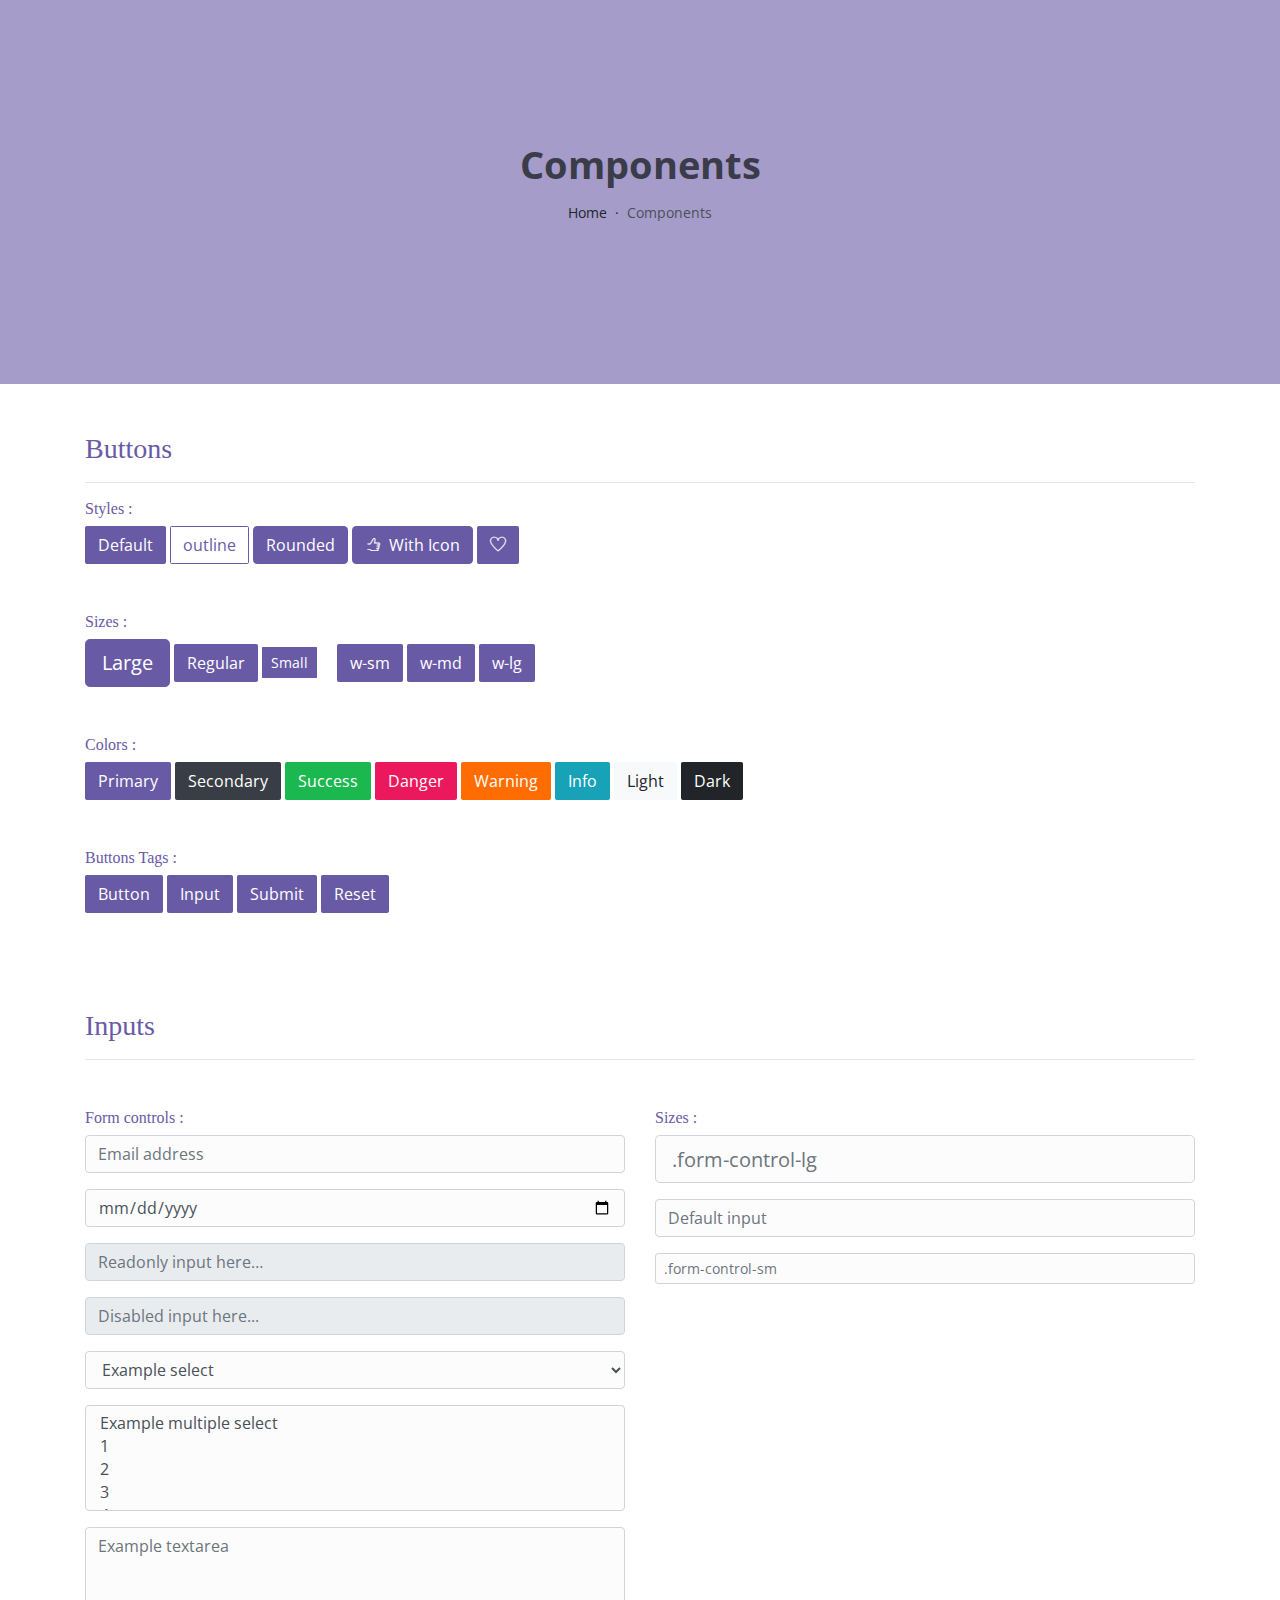
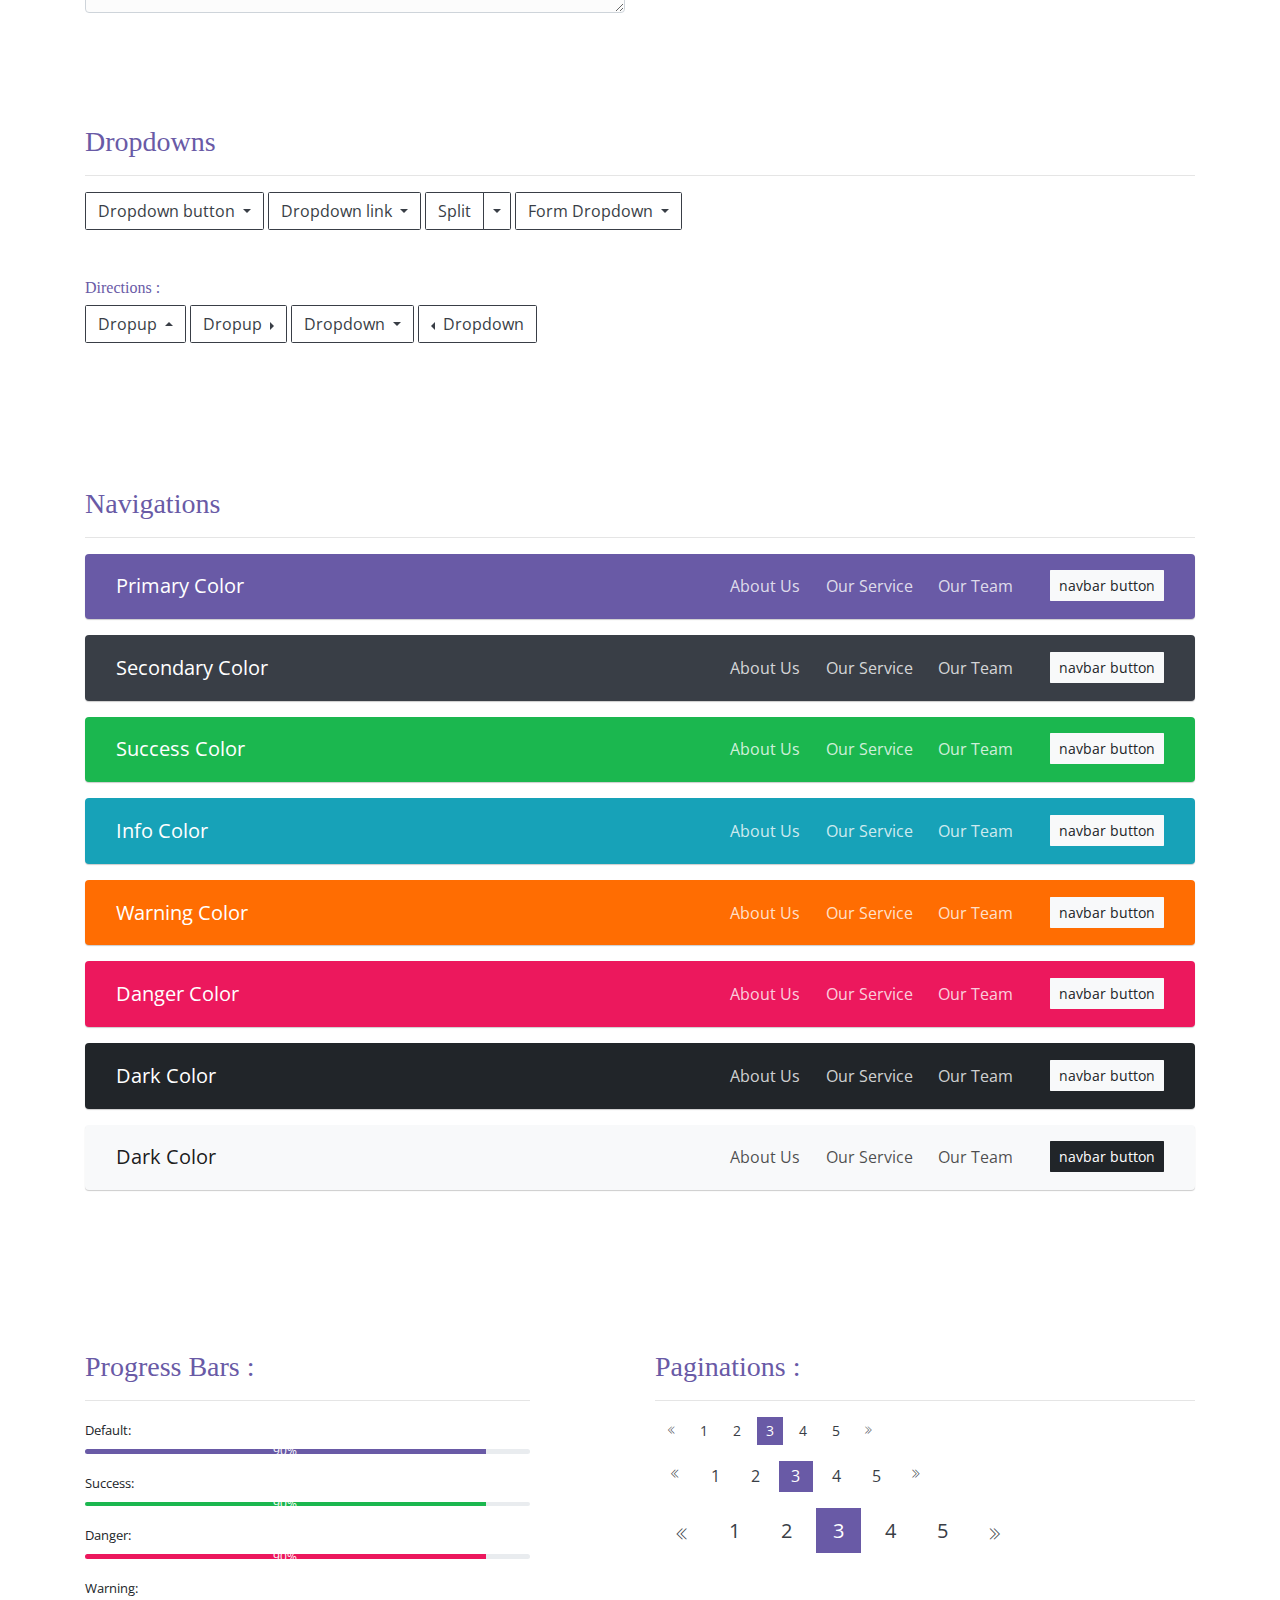
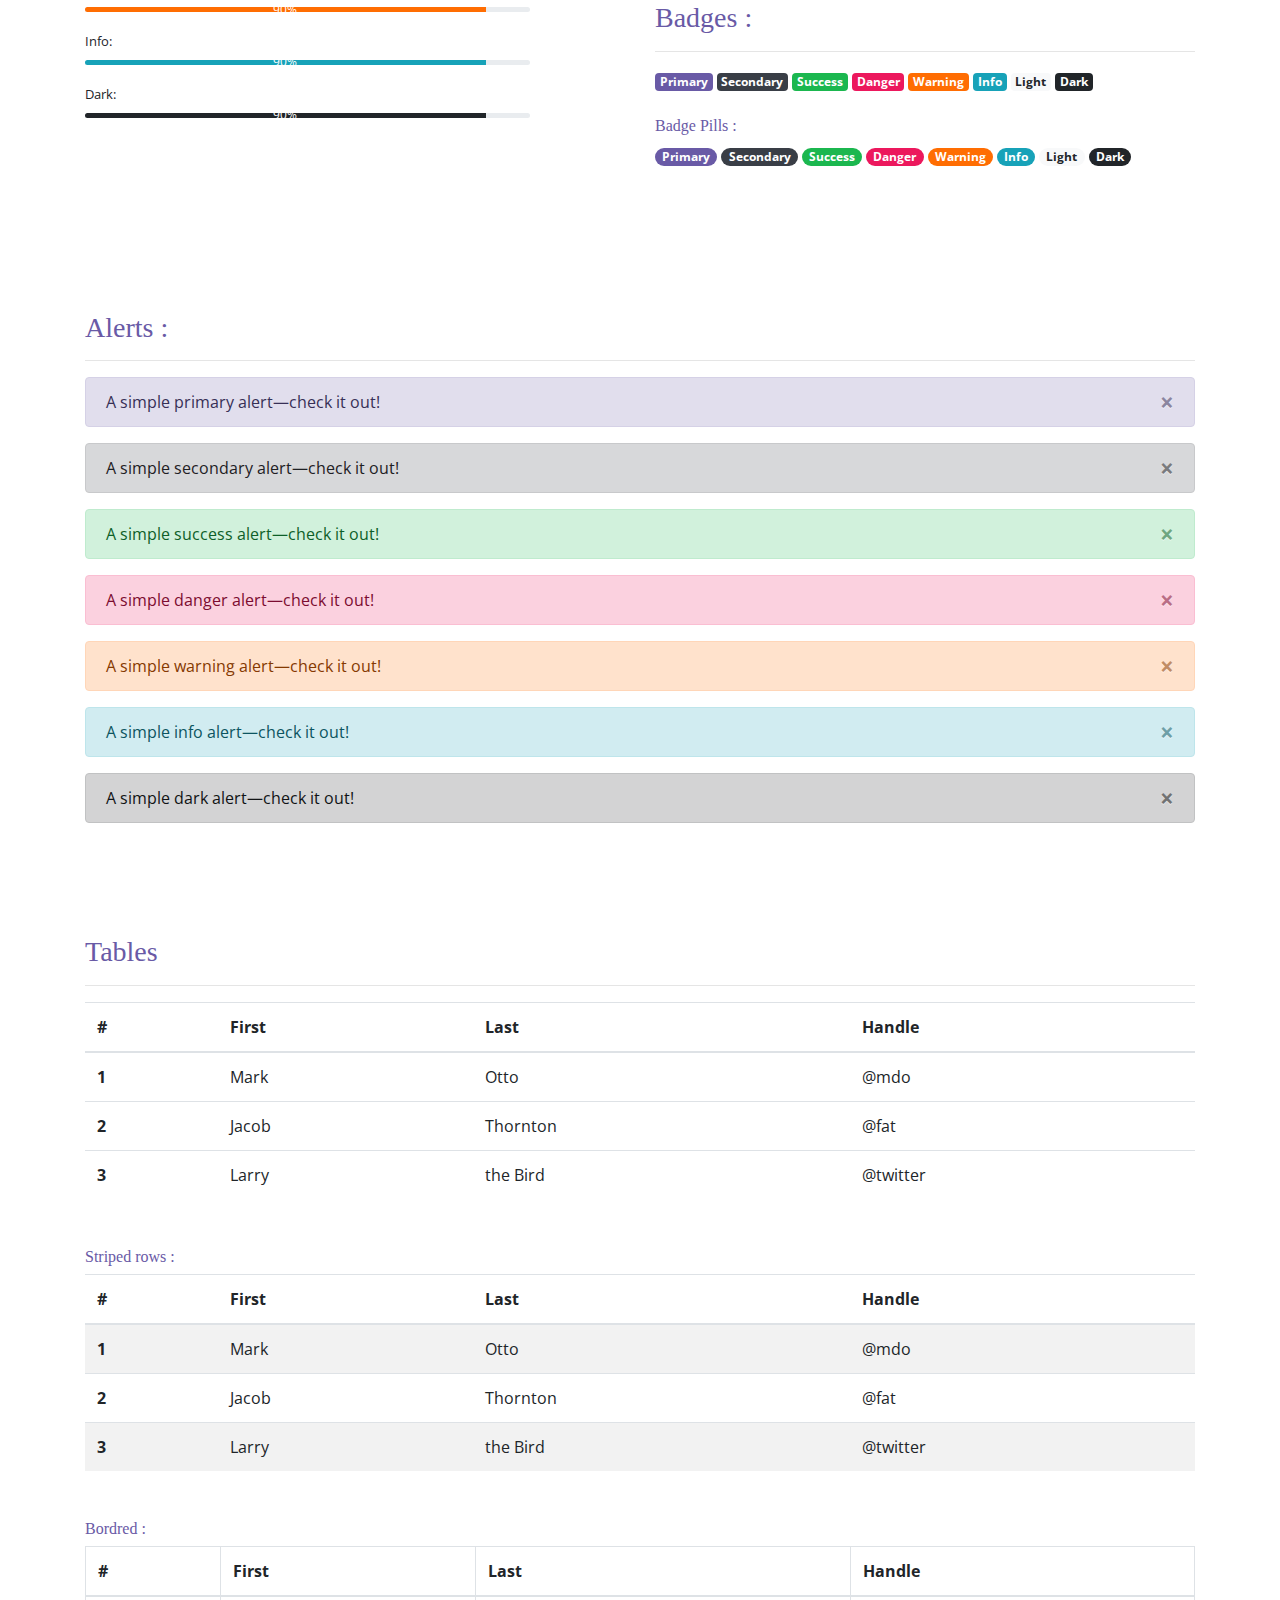
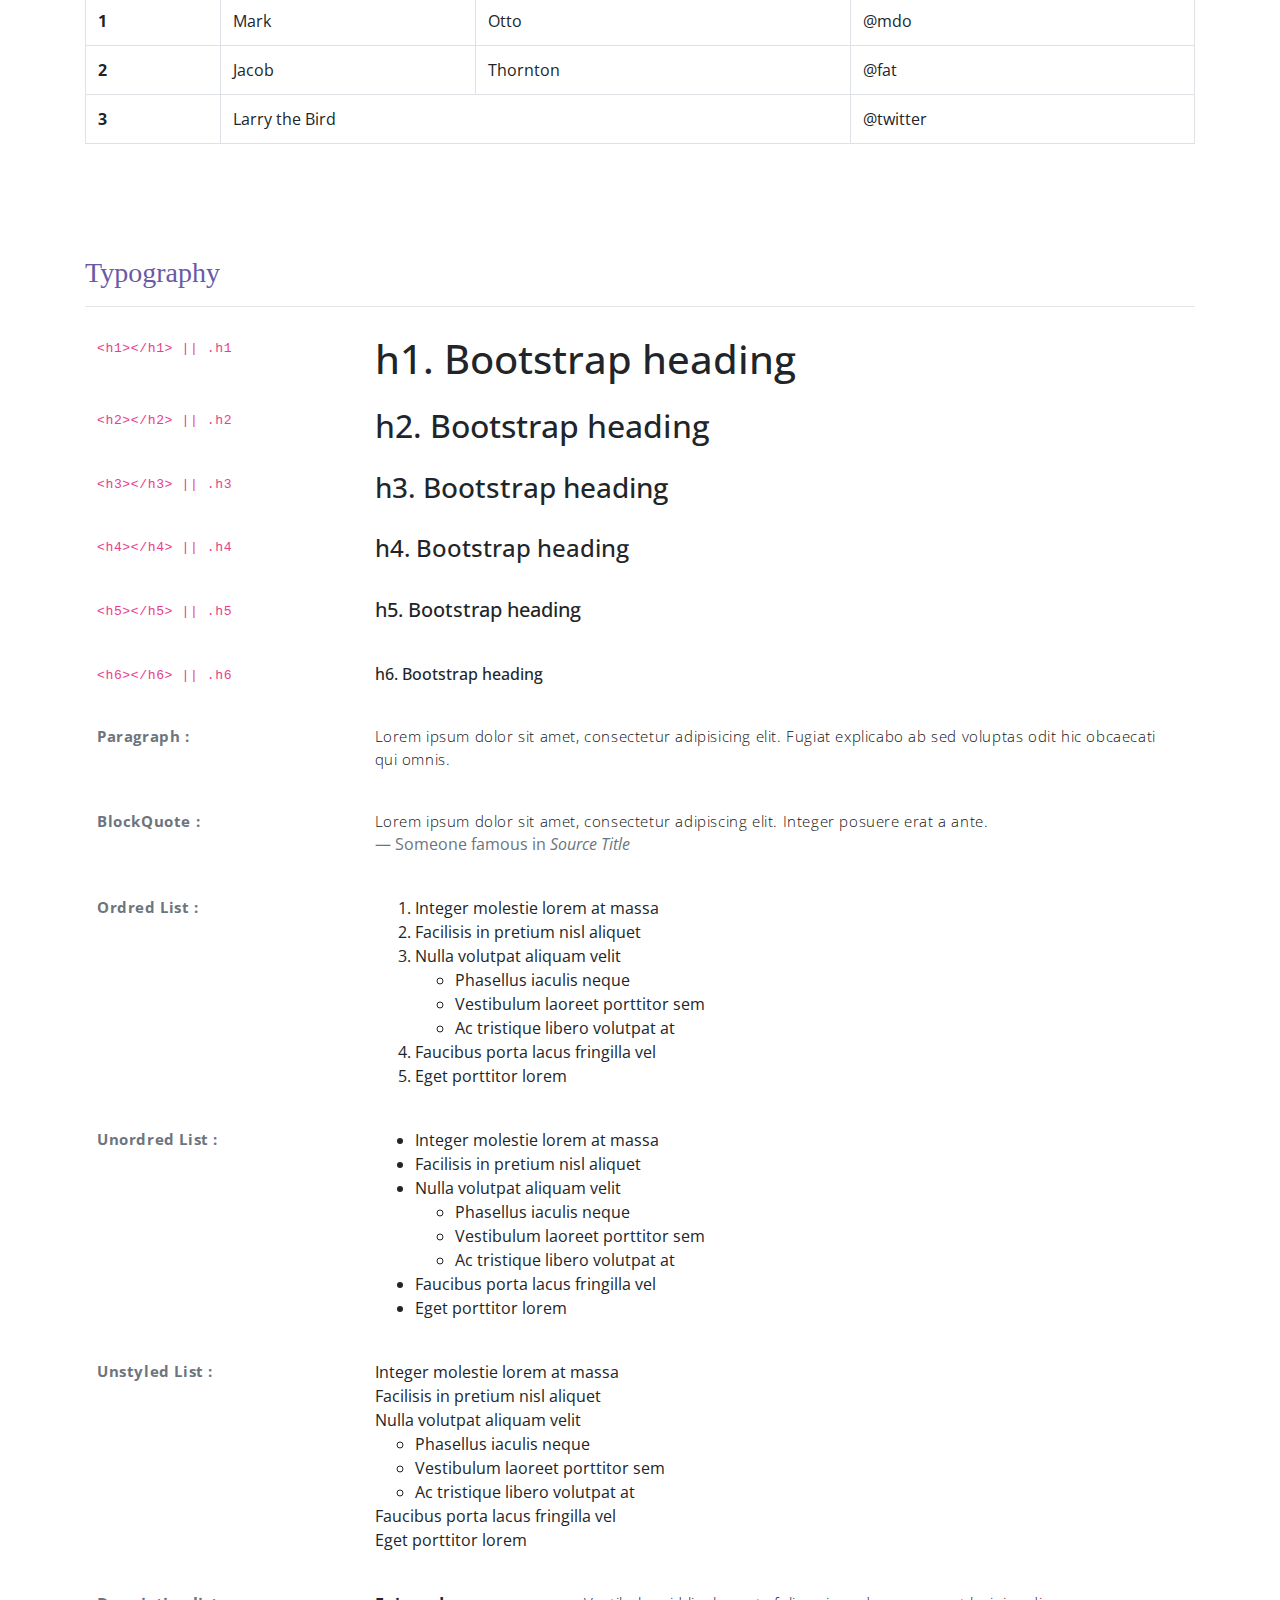
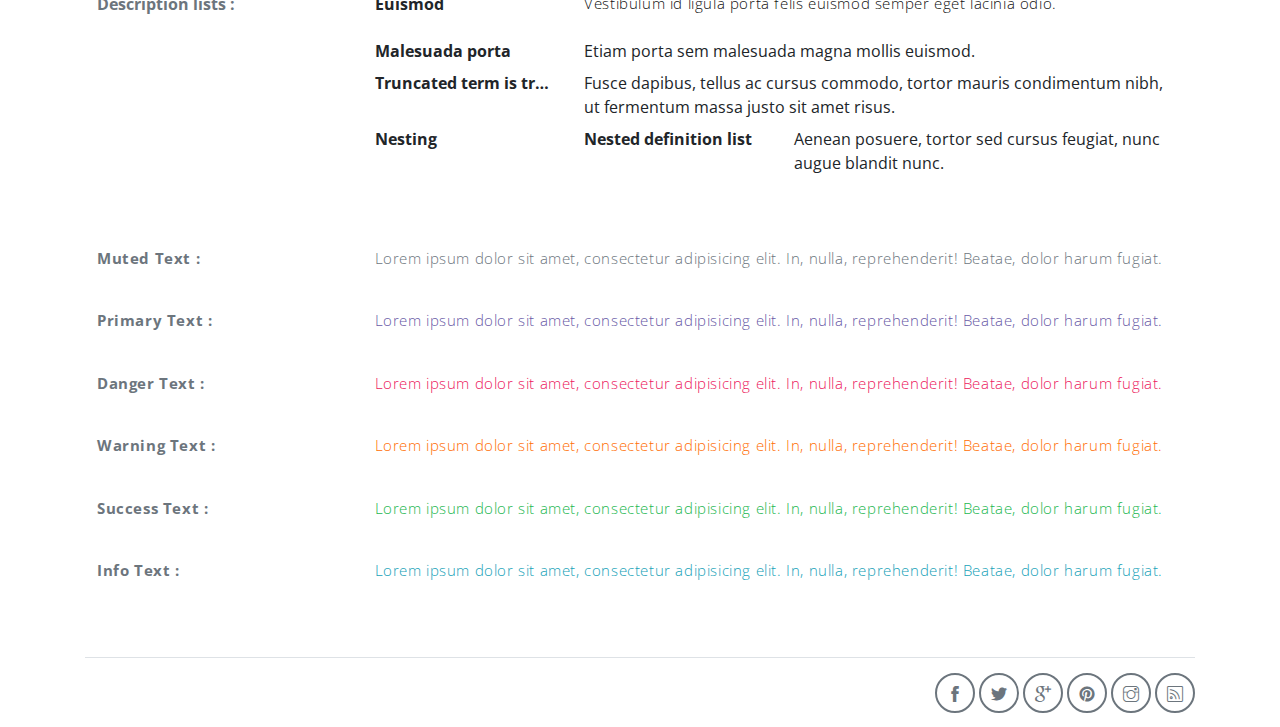
==== commit 2edcfe1b: "Merge pull request #1 from Nestbuilders/main" ====
--- a/components.html
+++ b/components.html
@@ -875,7 +875,7 @@
    <!-- footer -->
     <div class="container mt-5">
         <footer class="footer">       
-            <p class="mb-0">Copyright <script>document.write(new Date().getFullYear())</script> &copy; <a href="http://www.devcrud.com">DevCRUD</a></p>
+            <!-- <p class="mb-0">Copyright <script>document.write(new Date().getFullYear())</script> &copy; <a href="http://www.devcrud.com">DevCRUD</a></p> -->
             <div class="social-links text-right m-auto ml-sm-auto">
                 <a href="javascript:void(0)" class="link"><i class="ti-facebook"></i></a>
                 <a href="javascript:void(0)" class="link"><i class="ti-twitter-alt"></i></a>
--- a/assets/css/meyawo.css
+++ b/assets/css/meyawo.css
@@ -11176,8 +11176,10 @@
 
 .service-card:hover .body img.icon {
   margin-top: 5px;
-  width: 45px;
-  margin-bottom: 15px;
+  width: 25px;
+  margin-bottom: 10px;
+  /* width: 45px; */
+  /* margin-bottom: 15px; */
 }
 
 .service-card:hover .body .subtitle {
